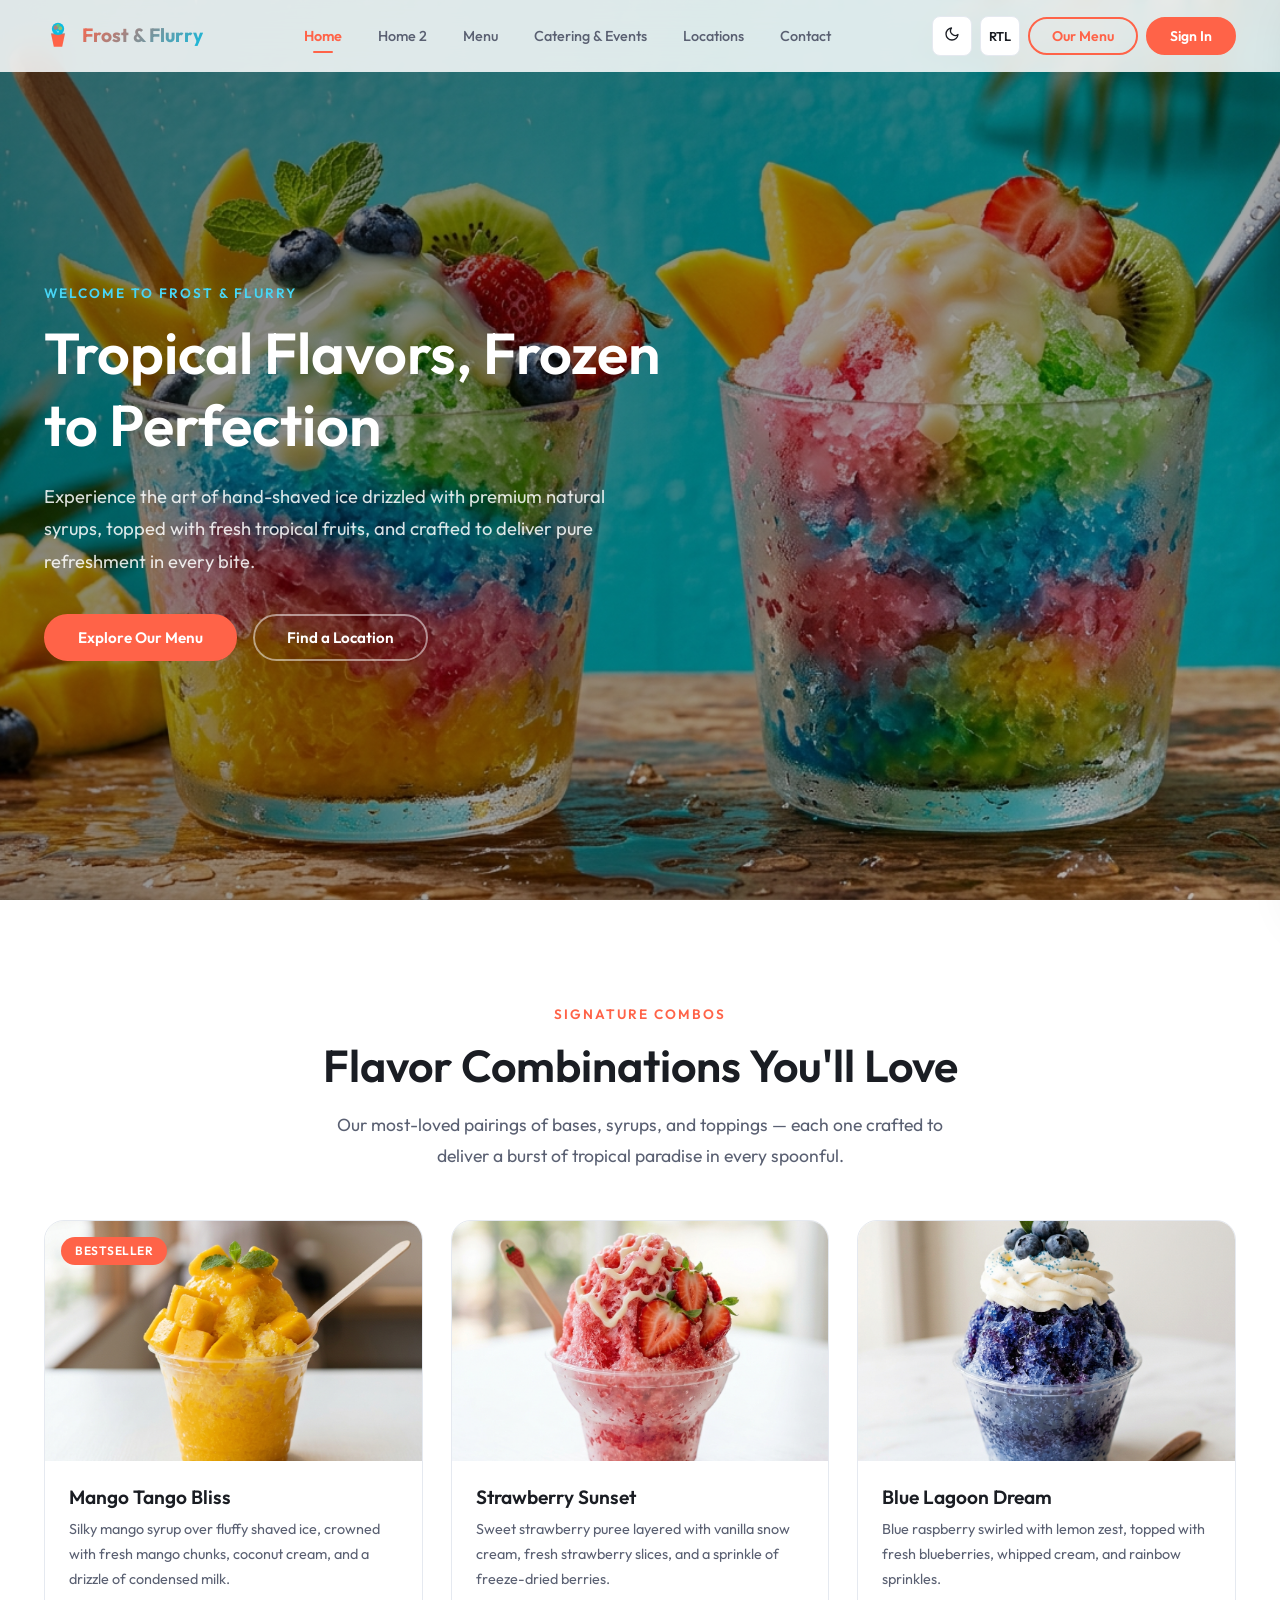
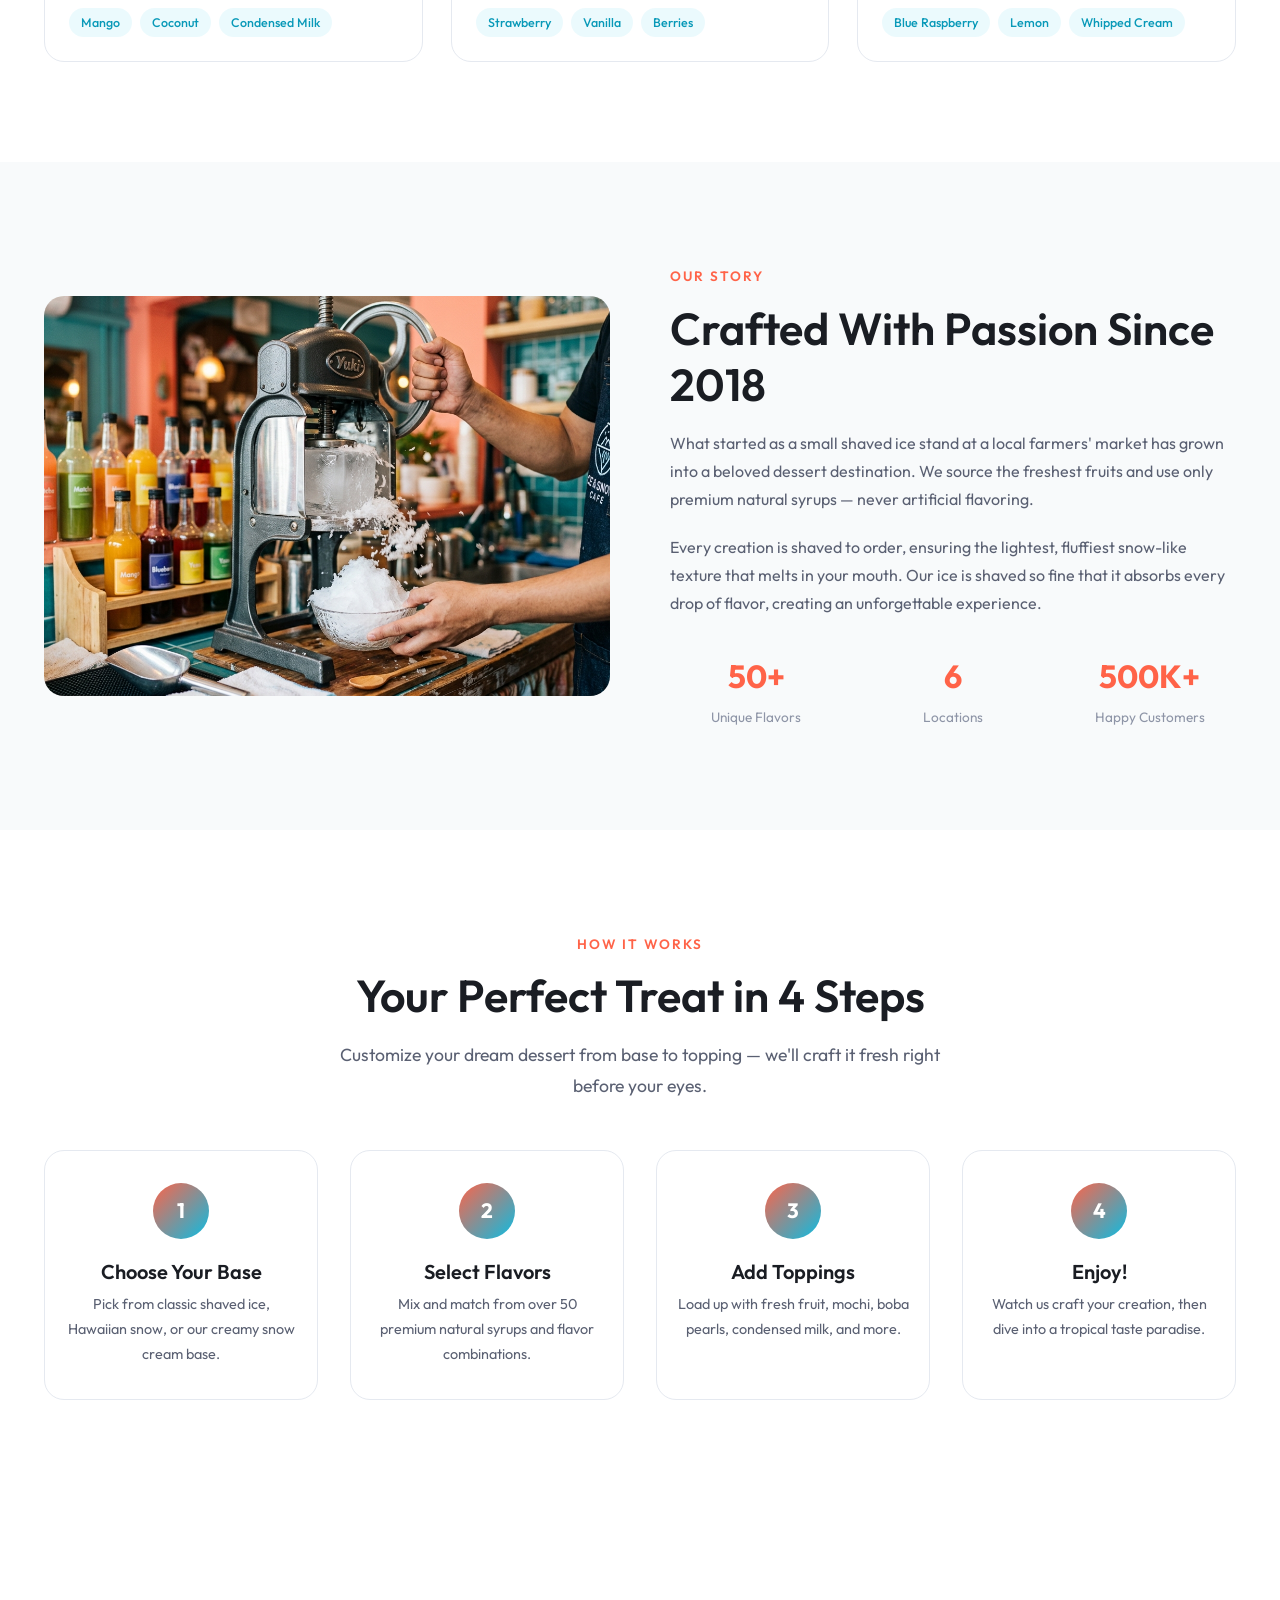
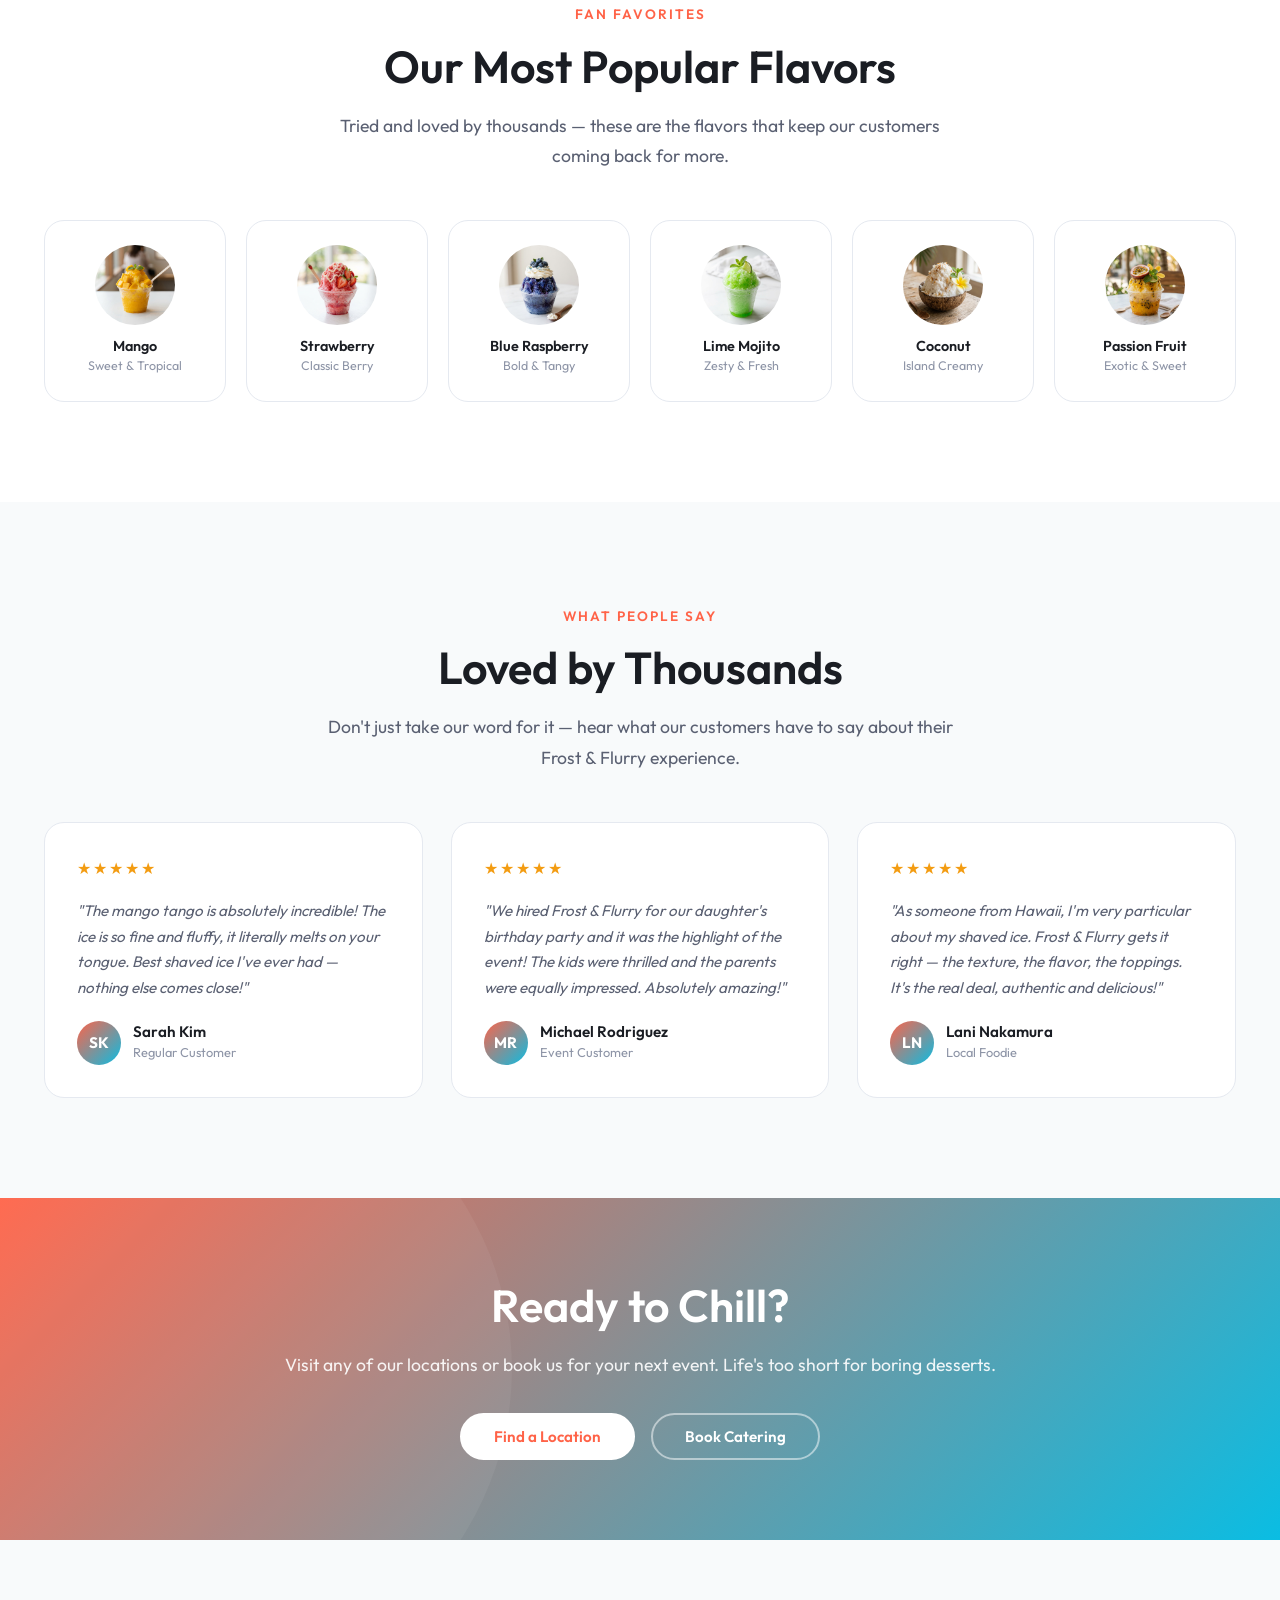
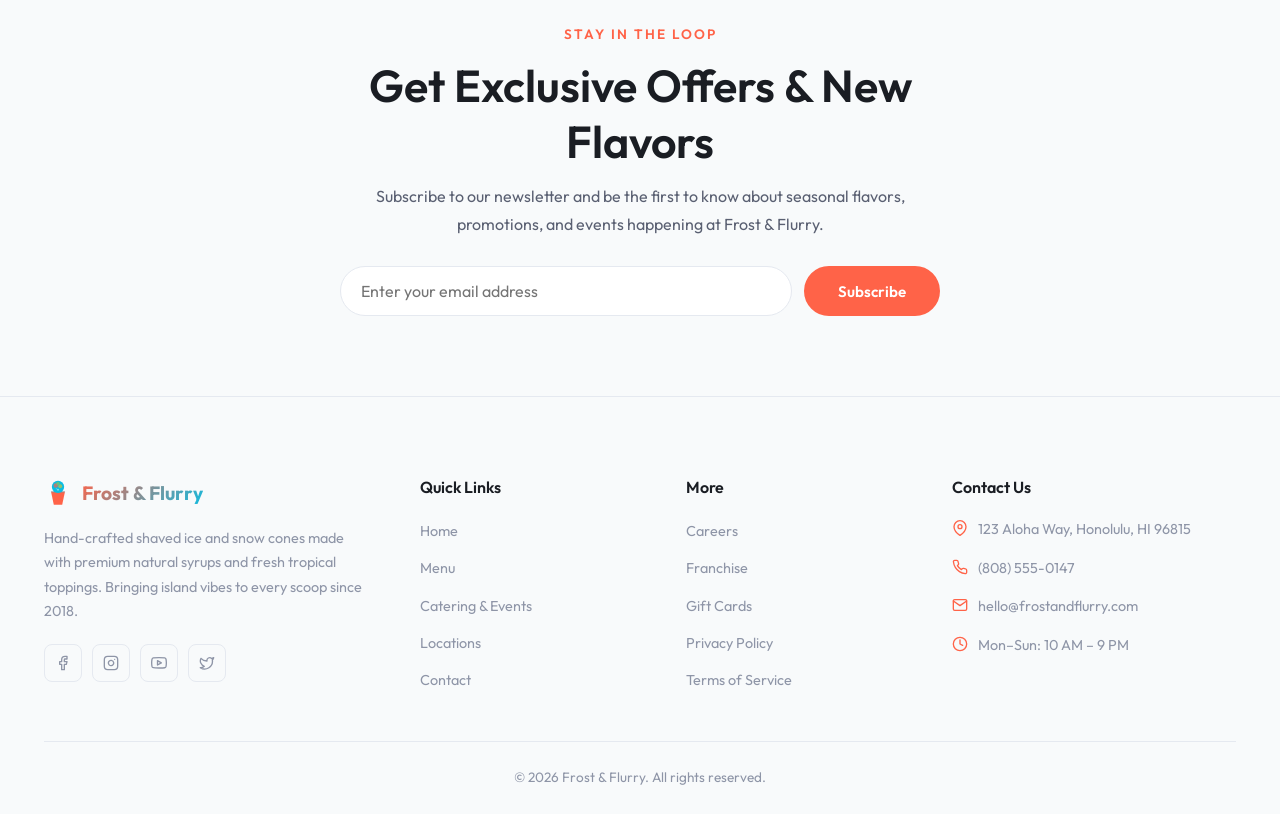
==== index.html @ 02760015 "first commit" ====
<!DOCTYPE html>
<html lang="en">
<head>
    <meta charset="UTF-8">
    <meta name="viewport" content="width=device-width, initial-scale=1.0">
    <meta name="description" content="Frost & Flurry — Hand-crafted shaved ice and snow cone desserts with premium natural syrups and fresh tropical toppings. Visit us for the coolest treats in town.">
    <title>Frost & Flurry — Shaved Ice & Snow Cone Dessert Shop</title>
    <link rel="icon" href="favicon.svg" type="image/svg+xml">
    <link rel="stylesheet" href="style.css">
    <link rel="stylesheet" href="https://cdnjs.cloudflare.com/ajax/libs/font-awesome/6.5.0/css/all.min.css">
    <script src="components.js" defer></script>
</head>
<body>
    <!-- Navbar -->
    <div id="navbar-placeholder"></div>

    <!-- Hero Section -->
    <section class="hero" id="hero">
        <div class="hero-bg">
            <img src="assets/images/hero-shaved-ice.jpg" alt="Colorful shaved ice desserts" loading="eager">
        </div>
        <div class="container">
            <div class="hero-content fade-up">
                <span class="section-label">Welcome to Frost & Flurry</span>
                <h1>Tropical Flavors, Frozen to Perfection</h1>
                <p>Experience the art of hand-shaved ice drizzled with premium natural syrups, topped with fresh tropical fruits, and crafted to deliver pure refreshment in every bite.</p>
                <div class="hero-actions">
                    <a href="menu.html" class="btn btn-primary">Explore Our Menu</a>
                    <a href="locations.html" class="btn btn-outline-white">Find a Location</a>
                </div>
            </div>
        </div>
    </section>

    <!-- Flavor Combinations -->
    <section class="flavor-combos" id="flavor-combos">
        <div class="container">
            <div class="text-center fade-up">
                <span class="section-label">Signature Combos</span>
                <h2 class="section-title">Flavor Combinations You'll Love</h2>
                <p class="section-subtitle">Our most-loved pairings of bases, syrups, and toppings — each one crafted to deliver a burst of tropical paradise in every spoonful.</p>
            </div>
            <div class="combo-grid stagger">
                <div class="combo-card fade-up">
                    <div class="combo-card-img">
                        <img src="assets/images/flavor-mango.jpg" alt="Mango Tango combo">
                        <span class="combo-badge">Bestseller</span>
                    </div>
                    <div class="combo-card-body">
                        <h3>Mango Tango Bliss</h3>
                        <p>Silky mango syrup over fluffy shaved ice, crowned with fresh mango chunks, coconut cream, and a drizzle of condensed milk.</p>
                        <div class="combo-tags">
                            <span class="combo-tag">Mango</span>
                            <span class="combo-tag">Coconut</span>
                            <span class="combo-tag">Condensed Milk</span>
                        </div>
                    </div>
                </div>
                <div class="combo-card fade-up">
                    <div class="combo-card-img">
                        <img src="assets/images/flavor-strawberry.jpg" alt="Strawberry Sunset combo">
                    </div>
                    <div class="combo-card-body">
                        <h3>Strawberry Sunset</h3>
                        <p>Sweet strawberry puree layered with vanilla snow cream, fresh strawberry slices, and a sprinkle of freeze-dried berries.</p>
                        <div class="combo-tags">
                            <span class="combo-tag">Strawberry</span>
                            <span class="combo-tag">Vanilla</span>
                            <span class="combo-tag">Berries</span>
                        </div>
                    </div>
                </div>
                <div class="combo-card fade-up">
                    <div class="combo-card-img">
                        <img src="assets/images/flavor-blueberry.jpg" alt="Blue Lagoon combo">
                    </div>
                    <div class="combo-card-body">
                        <h3>Blue Lagoon Dream</h3>
                        <p>Blue raspberry swirled with lemon zest, topped with fresh blueberries, whipped cream, and rainbow sprinkles.</p>
                        <div class="combo-tags">
                            <span class="combo-tag">Blue Raspberry</span>
                            <span class="combo-tag">Lemon</span>
                            <span class="combo-tag">Whipped Cream</span>
                        </div>
                    </div>
                </div>
            </div>
        </div>
    </section>

    <!-- About / Story Section -->
    <section class="about-home" id="about-home">
        <div class="container">
            <div class="about-home-grid">
                <div class="about-home-img slide-left">
                    <img src="assets/images/about-preparation.jpg" alt="Crafting shaved ice">
                </div>
                <div class="about-home-content slide-right">
                    <span class="section-label">Our Story</span>
                    <h2>Crafted With Passion Since 2018</h2>
                    <p>What started as a small shaved ice stand at a local farmers' market has grown into a beloved dessert destination. We source the freshest fruits and use only premium natural syrups — never artificial flavoring.</p>
                    <p>Every creation is shaved to order, ensuring the lightest, fluffiest snow-like texture that melts in your mouth. Our ice is shaved so fine that it absorbs every drop of flavor, creating an unforgettable experience.</p>
                    <div class="about-stats">
                        <div class="stat-item">
                            <span class="stat-number">50+</span>
                            <span class="stat-label">Unique Flavors</span>
                        </div>
                        <div class="stat-item">
                            <span class="stat-number">6</span>
                            <span class="stat-label">Locations</span>
                        </div>
                        <div class="stat-item">
                            <span class="stat-number">500K+</span>
                            <span class="stat-label">Happy Customers</span>
                        </div>
                    </div>
                </div>
            </div>
        </div>
    </section>

    <!-- How It Works -->
    <section class="how-it-works" id="how-it-works">
        <div class="container">
            <div class="text-center fade-up">
                <span class="section-label">How It Works</span>
                <h2 class="section-title">Your Perfect Treat in 4 Steps</h2>
                <p class="section-subtitle">Customize your dream dessert from base to topping — we'll craft it fresh right before your eyes.</p>
            </div>
            <div class="steps-row stagger">
                <div class="step-card fade-up">
                    <div class="step-number">1</div>
                    <h4>Choose Your Base</h4>
                    <p>Pick from classic shaved ice, Hawaiian snow, or our creamy snow cream base.</p>
                </div>
                <div class="step-card fade-up">
                    <div class="step-number">2</div>
                    <h4>Select Flavors</h4>
                    <p>Mix and match from over 50 premium natural syrups and flavor combinations.</p>
                </div>
                <div class="step-card fade-up">
                    <div class="step-number">3</div>
                    <h4>Add Toppings</h4>
                    <p>Load up with fresh fruit, mochi, boba pearls, condensed milk, and more.</p>
                </div>
                <div class="step-card fade-up">
                    <div class="step-number">4</div>
                    <h4>Enjoy!</h4>
                    <p>Watch us craft your creation, then dive into a tropical taste paradise.</p>
                </div>
            </div>
        </div>
    </section>

    <!-- Popular Flavors -->
    <section class="popular-flavors" id="popular-flavors">
        <div class="container">
            <div class="text-center fade-up">
                <span class="section-label">Fan Favorites</span>
                <h2 class="section-title">Our Most Popular Flavors</h2>
                <p class="section-subtitle">Tried and loved by thousands — these are the flavors that keep our customers coming back for more.</p>
            </div>
            <div class="flavors-scroll stagger">
                <div class="flavor-pill fade-up">
                    <div class="flavor-pill-img"><img src="assets/images/flavor-mango.jpg" alt="Mango"></div>
                    <h4>Mango</h4>
                    <p>Sweet & Tropical</p>
                </div>
                <div class="flavor-pill fade-up">
                    <div class="flavor-pill-img"><img src="assets/images/flavor-strawberry.jpg" alt="Strawberry"></div>
                    <h4>Strawberry</h4>
                    <p>Classic Berry</p>
                </div>
                <div class="flavor-pill fade-up">
                    <div class="flavor-pill-img"><img src="assets/images/flavor-blueberry.jpg" alt="Blue Raspberry"></div>
                    <h4>Blue Raspberry</h4>
                    <p>Bold & Tangy</p>
                </div>
                <div class="flavor-pill fade-up">
                    <div class="flavor-pill-img"><img src="assets/images/flavor-lime.jpg" alt="Lime"></div>
                    <h4>Lime Mojito</h4>
                    <p>Zesty & Fresh</p>
                </div>
                <div class="flavor-pill fade-up">
                    <div class="flavor-pill-img"><img src="assets/images/flavor-coconut.jpg" alt="Coconut"></div>
                    <h4>Coconut</h4>
                    <p>Island Creamy</p>
                </div>
                <div class="flavor-pill fade-up">
                    <div class="flavor-pill-img"><img src="assets/images/flavor-passion.jpg" alt="Passion Fruit"></div>
                    <h4>Passion Fruit</h4>
                    <p>Exotic & Sweet</p>
                </div>
            </div>
        </div>
    </section>

    <!-- Testimonials -->
    <section class="testimonials" id="testimonials">
        <div class="container">
            <div class="text-center fade-up">
                <span class="section-label">What People Say</span>
                <h2 class="section-title">Loved by Thousands</h2>
                <p class="section-subtitle">Don't just take our word for it — hear what our customers have to say about their Frost & Flurry experience.</p>
            </div>
            <div class="testimonial-grid stagger">
                <div class="testimonial-card fade-up">
                    <div class="testimonial-stars">
                        <span>★</span><span>★</span><span>★</span><span>★</span><span>★</span>
                    </div>
                    <p class="testimonial-text">"The mango tango is absolutely incredible! The ice is so fine and fluffy, it literally melts on your tongue. Best shaved ice I've ever had — nothing else comes close!"</p>
                    <div class="testimonial-author">
                        <div class="testimonial-avatar">SK</div>
                        <div class="testimonial-info">
                            <h4>Sarah Kim</h4>
                            <p>Regular Customer</p>
                        </div>
                    </div>
                </div>
                <div class="testimonial-card fade-up">
                    <div class="testimonial-stars">
                        <span>★</span><span>★</span><span>★</span><span>★</span><span>★</span>
                    </div>
                    <p class="testimonial-text">"We hired Frost & Flurry for our daughter's birthday party and it was the highlight of the event! The kids were thrilled and the parents were equally impressed. Absolutely amazing!"</p>
                    <div class="testimonial-author">
                        <div class="testimonial-avatar">MR</div>
                        <div class="testimonial-info">
                            <h4>Michael Rodriguez</h4>
                            <p>Event Customer</p>
                        </div>
                    </div>
                </div>
                <div class="testimonial-card fade-up">
                    <div class="testimonial-stars">
                        <span>★</span><span>★</span><span>★</span><span>★</span><span>★</span>
                    </div>
                    <p class="testimonial-text">"As someone from Hawaii, I'm very particular about my shaved ice. Frost & Flurry gets it right — the texture, the flavor, the toppings. It's the real deal, authentic and delicious!"</p>
                    <div class="testimonial-author">
                        <div class="testimonial-avatar">LN</div>
                        <div class="testimonial-info">
                            <h4>Lani Nakamura</h4>
                            <p>Local Foodie</p>
                        </div>
                    </div>
                </div>
            </div>
        </div>
    </section>

    <!-- CTA Banner -->
    <section class="cta-banner" id="cta-banner">
        <div class="container fade-up">
            <h2>Ready to Chill?</h2>
            <p>Visit any of our locations or book us for your next event. Life's too short for boring desserts.</p>
            <div style="display:flex;gap:16px;justify-content:center;flex-wrap:wrap;">
                <a href="locations.html" class="btn btn-white">Find a Location</a>
                <a href="catering.html" class="btn btn-outline-white">Book Catering</a>
            </div>
        </div>
    </section>

    <!-- Newsletter -->
    <section class="newsletter-section" id="newsletter">
        <div class="container">
            <div class="newsletter-box fade-up">
                <span class="section-label">Stay in the Loop</span>
                <h2>Get Exclusive Offers & New Flavors</h2>
                <p>Subscribe to our newsletter and be the first to know about seasonal flavors, promotions, and events happening at Frost & Flurry.</p>
                <form class="newsletter-form" onsubmit="event.preventDefault(); alert('Thank you for subscribing!');">
                    <input type="email" placeholder="Enter your email address" required id="newsletter-email">
                    <button type="submit" class="btn btn-primary">Subscribe</button>
                </form>
            </div>
        </div>
    </section>

    <!-- Footer -->
    <div id="footer-placeholder"></div>
</body>
</html>
---- style.css ----
/* ================================================================
   FROST & FLURRY — Shaved Ice & Snow Cone Dessert Shop
   Design System & Global Styles
   Primary: #FF6348 (Coral)  |  Secondary: #0ABDE3 (Ice Blue)
   ================================================================ */

/* ─── Google Fonts ───────────────────────────────────── */
@import url('https://fonts.googleapis.com/css2?family=Outfit:wght@300;400;500;600;700&display=swap');

/* ─── CSS Variables (Light Mode) ─────────────────────── */
:root {
    /* Brand Colors */
    --primary: #FF6348;
    --primary-light: #ff8a75;
    --primary-dark: #e04a2f;
    --secondary: #0ABDE3;
    --secondary-light: #48d6f5;
    --secondary-dark: #0899b8;

    /* Neutrals */
    --bg: #FFFFFF;
    --bg-alt: #F8FAFB;
    --bg-card: #FFFFFF;
    --bg-overlay: rgba(0, 0, 0, 0.45);
    --text: #1A1D23;
    --text-secondary: #5A6072;
    --text-muted: #8E95A7;
    --border: #E5E9F0;
    --border-light: #F0F2F5;

    /* Shadows */
    --shadow-sm: 0 1px 3px rgba(0,0,0,0.06);
    --shadow-md: 0 4px 16px rgba(0,0,0,0.08);
    --shadow-lg: 0 8px 32px rgba(0,0,0,0.10);
    --shadow-xl: 0 16px 48px rgba(0,0,0,0.12);
    --shadow-glow: 0 0 20px rgba(10,189,227,0.15);

    /* Spacing */
    --section-padding: 100px 0;
    --container-max: 1240px;
    --header-height: 72px;

    /* Radius */
    --radius-sm: 8px;
    --radius-md: 12px;
    --radius-lg: 20px;
    --radius-xl: 28px;
    --radius-full: 9999px;

    /* Transitions */
    --transition: 0.3s cubic-bezier(0.4, 0, 0.2, 1);
    --transition-slow: 0.5s cubic-bezier(0.4, 0, 0.2, 1);

    /* Typography */
    --font: 'Outfit', -apple-system, BlinkMacSystemFont, sans-serif;

    /* Indicators only */
    --success: #27AE60;
    --warning: #F39C12;
    --danger: #E74C3C;
}

/* ─── Dark Mode ──────────────────────────────────────── */
:root.dark {
    --bg: #0D1117;
    --bg-alt: #161B22;
    --bg-card: #1C2128;
    --bg-overlay: rgba(0, 0, 0, 0.65);
    --text: #F0F3F7;
    --text-secondary: #A8B3C5;
    --text-muted: #6B7A90;
    --border: #2D3340;
    --border-light: #232830;
    --shadow-sm: 0 1px 3px rgba(0,0,0,0.3);
    --shadow-md: 0 4px 16px rgba(0,0,0,0.35);
    --shadow-lg: 0 8px 32px rgba(0,0,0,0.4);
    --shadow-xl: 0 16px 48px rgba(0,0,0,0.45);
    --shadow-glow: 0 0 20px rgba(10,189,227,0.2);
}

/* ─── Reset & Base ───────────────────────────────────── */
*, *::before, *::after { box-sizing: border-box; margin: 0; padding: 0; }

html {
    scroll-behavior: smooth;
    font-size: 16px;
    -webkit-text-size-adjust: 100%;
}

body {
    font-family: var(--font);
    background: var(--bg);
    color: var(--text);
    line-height: 1.7;
    font-weight: 400;
    overflow-x: hidden;
    transition: background var(--transition), color var(--transition);
}

body.nav-open { overflow: hidden; }

a { color: inherit; text-decoration: none; transition: color var(--transition); }
img { max-width: 100%; height: auto; display: block; }
ul, ol { list-style: none; }
button { cursor: pointer; border: none; background: none; font-family: inherit; }
input, textarea, select { font-family: inherit; font-size: inherit; }

/* ─── Typography ─────────────────────────────────────── */
h1, h2, h3, h4, h5, h6 {
    font-weight: 600;
    line-height: 1.25;
    color: var(--text);
}

h1 { font-size: clamp(2.2rem, 5vw, 3.6rem); }
h2 { font-size: clamp(1.8rem, 4vw, 2.8rem); }
h3 { font-size: clamp(1.3rem, 3vw, 1.75rem); }
h4 { font-size: 1.25rem; }

p {
    font-weight: 400;
    color: var(--text-secondary);
    line-height: 1.75;
}

.section-label {
    display: inline-flex;
    align-items: center;
    gap: 8px;
    font-size: 0.85rem;
    font-weight: 600;
    text-transform: uppercase;
    letter-spacing: 2px;
    color: var(--primary);
    margin-bottom: 12px;
}

.section-title {
    margin-bottom: 16px;
}

.section-subtitle {
    font-size: 1.1rem;
    color: var(--text-secondary);
    max-width: 640px;
    margin: 0 auto 48px;
    font-weight: 400;
}

.text-center { text-align: center; }
.text-gradient {
    background: linear-gradient(135deg, var(--primary), var(--secondary));
    -webkit-background-clip: text;
    -webkit-text-fill-color: transparent;
    background-clip: text;
}

/* ─── Container ──────────────────────────────────────── */
.container {
    width: 100%;
    max-width: var(--container-max);
    margin: 0 auto;
    padding: 0 24px;
}

/* ─── Buttons ────────────────────────────────────────── */
.btn {
    display: inline-flex;
    align-items: center;
    justify-content: center;
    gap: 8px;
    padding: 14px 32px;
    font-size: 0.95rem;
    font-weight: 600;
    border-radius: var(--radius-full);
    border: 2px solid transparent;
    transition: all var(--transition);
    white-space: nowrap;
    line-height: 1;
}

.btn-primary {
    background: var(--primary);
    color: #fff;
    border-color: var(--primary);
}
.btn-primary:hover {
    background: var(--primary-dark);
    border-color: var(--primary-dark);
    transform: translateY(-2px);
    box-shadow: 0 6px 20px rgba(255, 99, 72, 0.35);
}

.btn-secondary {
    background: transparent;
    color: var(--primary);
    border-color: var(--primary);
}
.btn-secondary:hover {
    background: var(--primary);
    color: #fff;
    transform: translateY(-2px);
}

.btn-sm {
    padding: 10px 22px;
    font-size: 0.875rem;
}

.btn-full { width: 100%; }

.btn-outline-white {
    background: transparent;
    color: #fff;
    border-color: rgba(255,255,255,0.5);
}
.btn-outline-white:hover {
    background: #fff;
    color: var(--primary);
    border-color: #fff;
    transform: translateY(-2px);
}

.btn-white {
    background: #fff;
    color: var(--primary);
    border-color: #fff;
}
.btn-white:hover {
    background: rgba(255,255,255,0.9);
    transform: translateY(-2px);
    box-shadow: 0 6px 20px rgba(255,255,255,0.25);
}

/* ─── Icon Button ────────────────────────────────────── */
.icon-btn {
    display: inline-flex;
    align-items: center;
    justify-content: center;
    width: 40px;
    height: 40px;
    border-radius: var(--radius-sm);
    color: var(--text);
    border: 1px solid var(--border);
    background: var(--bg-card);
    transition: all var(--transition);
    font-size: 0.8rem;
    font-weight: 600;
}
.icon-btn:hover {
    background: var(--bg-alt);
    border-color: var(--primary);
    color: var(--primary);
}

/* ─── HEADER ─────────────────────────────────────────── */
.site-header {
    position: fixed;
    top: 0;
    left: 0;
    right: 0;
    z-index: 1000;
    height: var(--header-height);
    background: rgba(255,255,255,0.85);
    backdrop-filter: blur(16px);
    -webkit-backdrop-filter: blur(16px);
    border-bottom: 1px solid transparent;
    transition: all var(--transition);
}
.dark .site-header {
    background: rgba(13,17,23,0.85);
}
.site-header.scrolled {
    border-bottom-color: var(--border);
    box-shadow: var(--shadow-sm);
}

.header-container {
    max-width: var(--container-max);
    margin: 0 auto;
    padding: 0 24px;
    height: 100%;
    display: flex;
    align-items: center;
    justify-content: space-between;
    gap: 24px;
}

.logo-link {
    display: inline-flex;
    align-items: center;
    gap: 10px;
    font-weight: 700;
    font-size: 1.2rem;
    color: var(--text);
    flex-shrink: 0;
}
.logo-text {
    background: linear-gradient(135deg, var(--primary), var(--secondary));
    -webkit-background-clip: text;
    -webkit-text-fill-color: transparent;
    background-clip: text;
}

.main-nav { display: flex; align-items: center; }
.nav-list {
    display: flex;
    align-items: center;
    gap: 4px;
}

.nav-link {
    padding: 8px 16px;
    font-size: 0.9rem;
    font-weight: 500;
    color: var(--text-secondary);
    border-radius: var(--radius-sm);
    transition: all var(--transition);
    position: relative;
}
.nav-link:hover {
    color: var(--primary);
    background: rgba(255, 99, 72, 0.06);
}
.nav-link.active {
    color: var(--primary);
    font-weight: 600;
}
.nav-link.active::after {
    content: '';
    position: absolute;
    bottom: 0;
    left: 50%;
    transform: translateX(-50%);
    width: 20px;
    height: 2px;
    background: var(--primary);
    border-radius: 2px;
}

.header-actions {
    display: flex;
    align-items: center;
    gap: 8px;
    flex-shrink: 0;
}

.mobile-menu-btn { display: none; }

/* ─── Mobile Nav ─────────────────────────────────────── */
.mobile-nav-overlay {
    display: none;
    position: fixed;
    inset: 0;
    background: var(--bg-overlay);
    z-index: 1001;
    opacity: 0;
    transition: opacity var(--transition);
}
.mobile-nav-overlay.open { display: block; opacity: 1; }

.mobile-nav {
    position: fixed;
    top: 0;
    right: -320px;
    width: 300px;
    max-width: 85vw;
    height: 100vh;
    background: var(--bg-card);
    z-index: 1002;
    padding: 24px;
    display: flex;
    flex-direction: column;
    gap: 24px;
    transition: right var(--transition);
    box-shadow: var(--shadow-xl);
    overflow-y: auto;
}
[dir="rtl"] .mobile-nav {
    right: auto;
    left: -320px;
    transition: left var(--transition);
}
.mobile-nav.open { right: 0; }
[dir="rtl"] .mobile-nav.open { left: 0; right: auto; }

.mobile-nav-header {
    display: flex;
    align-items: center;
    justify-content: space-between;
}

.mobile-nav-list {
    display: flex;
    flex-direction: column;
    gap: 4px;
}

.mobile-nav-link {
    display: block;
    padding: 12px 16px;
    font-size: 1rem;
    font-weight: 500;
    color: var(--text-secondary);
    border-radius: var(--radius-sm);
    transition: all var(--transition);
}
.mobile-nav-link:hover,
.mobile-nav-link.active {
    color: var(--primary);
    background: rgba(255, 99, 72, 0.06);
}

.mobile-nav-actions {
    display: flex;
    flex-direction: column;
    gap: 12px;
    margin-top: auto;
}

.mobile-nav-bottom-row {
    display: flex;
    gap: 8px;
    justify-content: center;
}

/* ─── FOOTER ─────────────────────────────────────────── */
.site-footer {
    background: var(--bg-alt);
    border-top: 1px solid var(--border);
    padding: 80px 0 0;
}

.footer-container {
    max-width: var(--container-max);
    margin: 0 auto;
    padding: 0 24px;
}

.footer-grid {
    display: grid;
    grid-template-columns: 1.5fr 1fr 1fr 1.3fr;
    gap: 48px;
    padding-bottom: 48px;
}

.footer-brand .logo-link { margin-bottom: 16px; }

.footer-desc {
    font-size: 0.9rem;
    color: var(--text-muted);
    line-height: 1.7;
    margin-bottom: 20px;
    font-weight: 400;
}

.footer-social {
    display: flex;
    gap: 10px;
}

.social-link {
    display: inline-flex;
    align-items: center;
    justify-content: center;
    width: 38px;
    height: 38px;
    border-radius: var(--radius-sm);
    border: 1px solid var(--border);
    color: var(--text-muted);
    transition: all var(--transition);
}
.social-link:hover {
    color: var(--primary);
    border-color: var(--primary);
    background: rgba(255, 99, 72, 0.06);
}

.footer-title {
    font-size: 1rem;
    font-weight: 600;
    color: var(--text);
    margin-bottom: 20px;
}

.footer-links {
    display: flex;
    flex-direction: column;
    gap: 10px;
}
.footer-links a {
    font-size: 0.9rem;
    color: var(--text-muted);
    transition: color var(--transition);
    font-weight: 400;
}
.footer-links a:hover { color: var(--primary); }

.footer-contact {
    display: flex;
    flex-direction: column;
    gap: 12px;
}
.footer-contact li {
    display: flex;
    align-items: flex-start;
    gap: 10px;
    font-size: 0.9rem;
    color: var(--text-muted);
    font-weight: 400;
}
.footer-icon {
    color: var(--primary);
    flex-shrink: 0;
    margin-top: 2px;
}

.footer-bottom {
    border-top: 1px solid var(--border);
    padding: 24px 0;
    text-align: center;
}
.footer-bottom p {
    font-size: 0.85rem;
    color: var(--text-muted);
    font-weight: 400;
}

/* ─── Back to Top ──────────────────────────────────────── */
.back-to-top {
    position: fixed;
    bottom: 30px;
    right: 30px;
    width: 46px;
    height: 46px;
    border-radius: var(--radius-full);
    background: var(--primary);
    color: #fff;
    display: flex;
    align-items: center;
    justify-content: center;
    opacity: 0;
    visibility: hidden;
    transform: translateY(20px);
    transition: all var(--transition);
    z-index: 999;
    box-shadow: 0 4px 16px rgba(255,99,72,0.3);
}
[dir="rtl"] .back-to-top { right: auto; left: 30px; }
.back-to-top.visible {
    opacity: 1;
    visibility: visible;
    transform: translateY(0);
}
.back-to-top:hover {
    transform: translateY(-3px);
    box-shadow: 0 6px 24px rgba(255,99,72,0.4);
}

/* ─── Scroll Animations ────────────────────────────────── */
.fade-up {
    opacity: 0;
    transform: translateY(30px);
    transition: opacity 0.6s ease-out, transform 0.6s ease-out;
}
.fade-up.animate-in {
    opacity: 1;
    transform: translateY(0);
}

.fade-in {
    opacity: 0;
    transition: opacity 0.6s ease-out;
}
.fade-in.animate-in { opacity: 1; }

.scale-in {
    opacity: 0;
    transform: scale(0.92);
    transition: opacity 0.5s ease-out, transform 0.5s ease-out;
}
.scale-in.animate-in {
    opacity: 1;
    transform: scale(1);
}

.slide-left {
    opacity: 0;
    transform: translateX(-40px);
    transition: opacity 0.6s ease-out, transform 0.6s ease-out;
}
.slide-left.animate-in {
    opacity: 1;
    transform: translateX(0);
}

.slide-right {
    opacity: 0;
    transform: translateX(40px);
    transition: opacity 0.6s ease-out, transform 0.6s ease-out;
}
.slide-right.animate-in {
    opacity: 1;
    transform: translateX(0);
}

/* Stagger children */
.stagger > :nth-child(1) { transition-delay: 0.05s; }
.stagger > :nth-child(2) { transition-delay: 0.1s; }
.stagger > :nth-child(3) { transition-delay: 0.15s; }
.stagger > :nth-child(4) { transition-delay: 0.2s; }
.stagger > :nth-child(5) { transition-delay: 0.25s; }
.stagger > :nth-child(6) { transition-delay: 0.3s; }

/* ================================================================
   PAGE: HOME 1 (index.html) — Classic
   ================================================================ */

/* Hero */
.hero {
    position: relative;
    min-height: 100vh;
    display: flex;
    align-items: center;
    padding: 120px 0 80px;
    overflow: hidden;
}

.hero-bg {
    position: absolute;
    inset: 0;
    z-index: 0;
}
.hero-bg img {
    width: 100%;
    height: 100%;
    object-fit: cover;
}
.hero-bg::after {
    content: '';
    position: absolute;
    inset: 0;
    background: linear-gradient(135deg, rgba(0,0,0,0.55), rgba(0,0,0,0.25));
}

.hero-content {
    position: relative;
    z-index: 1;
    max-width: 620px;
    color: #fff;
}
.hero-content .section-label { color: var(--secondary-light); }
.hero-content h1 {
    color: #fff;
    margin-bottom: 20px;
}
.hero-content p {
    color: rgba(255,255,255,0.85);
    font-size: 1.15rem;
    margin-bottom: 36px;
    font-weight: 400;
}
.hero-actions {
    display: flex;
    gap: 16px;
    flex-wrap: wrap;
}

/* Flavor Combo Cards */
.flavor-combos {
    padding: var(--section-padding);
    background: var(--bg);
}

.combo-grid {
    display: grid;
    grid-template-columns: repeat(3, 1fr);
    gap: 28px;
}

.combo-card {
    background: var(--bg-card);
    border-radius: var(--radius-lg);
    overflow: hidden;
    border: 1px solid var(--border);
    transition: all var(--transition);
}
.combo-card:hover {
    transform: translateY(-6px);
    box-shadow: var(--shadow-lg);
    border-color: var(--primary-light);
}

.combo-card-img {
    position: relative;
    height: 240px;
    overflow: hidden;
}
.combo-card-img img {
    width: 100%;
    height: 100%;
    object-fit: cover;
    transition: transform var(--transition-slow);
}
.combo-card:hover .combo-card-img img {
    transform: scale(1.06);
}

.combo-badge {
    position: absolute;
    top: 16px;
    left: 16px;
    background: var(--primary);
    color: #fff;
    padding: 4px 14px;
    border-radius: var(--radius-full);
    font-size: 0.75rem;
    font-weight: 600;
    text-transform: uppercase;
    letter-spacing: 0.5px;
}
[dir="rtl"] .combo-badge { left: auto; right: 16px; }

.combo-card-body {
    padding: 24px;
}
.combo-card-body h3 {
    font-size: 1.2rem;
    margin-bottom: 8px;
}
.combo-card-body p {
    font-size: 0.9rem;
    margin-bottom: 16px;
    font-weight: 400;
}
.combo-tags {
    display: flex;
    gap: 8px;
    flex-wrap: wrap;
}
.combo-tag {
    font-size: 0.78rem;
    font-weight: 500;
    padding: 4px 12px;
    border-radius: var(--radius-full);
    background: rgba(10,189,227,0.08);
    color: var(--secondary-dark);
}
.dark .combo-tag {
    background: rgba(10,189,227,0.15);
    color: var(--secondary-light);
}

/* About Section (Home) */
.about-home {
    padding: var(--section-padding);
    background: var(--bg-alt);
}
.about-home-grid {
    display: grid;
    grid-template-columns: 1fr 1fr;
    gap: 60px;
    align-items: center;
}
.about-home-img {
    border-radius: var(--radius-lg);
    overflow: hidden;
    position: relative;
}
.about-home-img img {
    width: 100%;
    height: 400px;
    object-fit: cover;
}
.about-home-content h2 { margin-bottom: 16px; }
.about-home-content p {
    margin-bottom: 20px;
    font-weight: 400;
}
.about-stats {
    display: grid;
    grid-template-columns: repeat(3, 1fr);
    gap: 24px;
    margin-top: 32px;
}
.stat-item { text-align: center; }
.stat-number {
    font-size: 2rem;
    font-weight: 700;
    color: var(--primary);
    display: block;
}
.stat-label {
    font-size: 0.85rem;
    color: var(--text-muted);
    font-weight: 400;
}

/* How It Works */
.how-it-works {
    padding: var(--section-padding);
    background: var(--bg);
}
.steps-row {
    display: grid;
    grid-template-columns: repeat(4, 1fr);
    gap: 32px;
}
.step-card {
    text-align: center;
    padding: 32px 20px;
    background: var(--bg-card);
    border-radius: var(--radius-lg);
    border: 1px solid var(--border);
    transition: all var(--transition);
    position: relative;
}
.step-card:hover {
    transform: translateY(-4px);
    box-shadow: var(--shadow-md);
    border-color: var(--secondary);
}
.step-number {
    width: 56px;
    height: 56px;
    border-radius: var(--radius-full);
    background: linear-gradient(135deg, var(--primary), var(--secondary));
    color: #fff;
    font-weight: 700;
    font-size: 1.3rem;
    display: inline-flex;
    align-items: center;
    justify-content: center;
    margin-bottom: 20px;
}
.step-card h4 {
    margin-bottom: 8px;
    font-weight: 600;
}
.step-card p {
    font-size: 0.9rem;
    font-weight: 400;
}

/* Testimonials */
.testimonials {
    padding: var(--section-padding);
    background: var(--bg-alt);
}
.testimonial-grid {
    display: grid;
    grid-template-columns: repeat(3, 1fr);
    gap: 28px;
}
.testimonial-card {
    background: var(--bg-card);
    border-radius: var(--radius-lg);
    padding: 32px;
    border: 1px solid var(--border);
    transition: all var(--transition);
}
.testimonial-card:hover {
    transform: translateY(-4px);
    box-shadow: var(--shadow-md);
}
.testimonial-stars {
    display: flex;
    gap: 2px;
    color: #F39C12;
    margin-bottom: 16px;
}
.testimonial-text {
    font-size: 0.95rem;
    font-style: italic;
    margin-bottom: 20px;
    font-weight: 400;
    line-height: 1.7;
}
.testimonial-author {
    display: flex;
    align-items: center;
    gap: 12px;
}
.testimonial-avatar {
    width: 44px;
    height: 44px;
    border-radius: var(--radius-full);
    background: linear-gradient(135deg, var(--primary), var(--secondary));
    color: #fff;
    display: flex;
    align-items: center;
    justify-content: center;
    font-weight: 700;
    font-size: 0.95rem;
}
.testimonial-info h4 {
    font-size: 0.95rem;
    font-weight: 600;
}
.testimonial-info p {
    font-size: 0.8rem;
    color: var(--text-muted);
    font-weight: 400;
}

/* CTA Banner */
.cta-banner {
    padding: 80px 0;
    background: linear-gradient(135deg, var(--primary), var(--secondary));
    text-align: center;
    position: relative;
    overflow: hidden;
}
.cta-banner::before {
    content: '';
    position: absolute;
    top: -50%;
    left: -20%;
    width: 60%;
    height: 200%;
    background: rgba(255,255,255,0.05);
    border-radius: 50%;
}
.cta-banner h2 {
    color: #fff;
    margin-bottom: 16px;
    position: relative;
}
.cta-banner p {
    color: rgba(255,255,255,0.9);
    font-size: 1.1rem;
    margin-bottom: 32px;
    position: relative;
    font-weight: 400;
}
.cta-banner .btn { position: relative; }

/* Popular Flavors Scroll */
.popular-flavors {
    padding: var(--section-padding);
    background: var(--bg);
}
.flavors-scroll {
    display: grid;
    grid-template-columns: repeat(6, 1fr);
    gap: 20px;
}
.flavor-pill {
    text-align: center;
    padding: 24px 16px;
    background: var(--bg-card);
    border-radius: var(--radius-lg);
    border: 1px solid var(--border);
    transition: all var(--transition);
}
.flavor-pill:hover {
    transform: translateY(-4px);
    box-shadow: var(--shadow-md);
    border-color: var(--primary-light);
}
.flavor-pill-img {
    width: 80px;
    height: 80px;
    border-radius: var(--radius-full);
    overflow: hidden;
    margin: 0 auto 12px;
}
.flavor-pill-img img {
    width: 100%;
    height: 100%;
    object-fit: cover;
}
.flavor-pill h4 {
    font-size: 0.9rem;
    font-weight: 600;
}
.flavor-pill p {
    font-size: 0.78rem;
    color: var(--text-muted);
    font-weight: 400;
}

/* Newsletter */
.newsletter-section {
    padding: 80px 0;
    background: var(--bg-alt);
}
.newsletter-box {
    max-width: 600px;
    margin: 0 auto;
    text-align: center;
}
.newsletter-box h2 { margin-bottom: 12px; }
.newsletter-box p {
    margin-bottom: 28px;
    font-weight: 400;
}
.newsletter-form {
    display: flex;
    gap: 12px;
}
.newsletter-form input {
    flex: 1;
    padding: 14px 20px;
    border-radius: var(--radius-full);
    border: 1px solid var(--border);
    background: var(--bg-card);
    color: var(--text);
    outline: none;
    transition: border-color var(--transition);
    font-weight: 400;
}
.newsletter-form input:focus { border-color: var(--primary); }

/* ================================================================
   PAGE: HOME 2 (home2.html) — Premium
   ================================================================ */

/* Hero 2 — Split Layout */
.hero-2 {
    padding: 140px 0 100px;
    background: var(--bg);
    overflow: hidden;
}
.hero-2-grid {
    display: grid;
    grid-template-columns: 1fr 1fr;
    gap: 60px;
    align-items: center;
}
.hero-2-content h1 { margin-bottom: 20px; }
.hero-2-content p {
    font-size: 1.1rem;
    margin-bottom: 32px;
    font-weight: 400;
}
.hero-2-img {
    position: relative;
    border-radius: var(--radius-xl);
    overflow: hidden;
}
.hero-2-img img {
    width: 100%;
    height: 520px;
    object-fit: cover;
    border-radius: var(--radius-xl);
}
.hero-2-floating-card {
    position: absolute;
    bottom: 24px;
    left: 24px;
    background: rgba(255,255,255,0.95);
    backdrop-filter: blur(10px);
    padding: 16px 24px;
    border-radius: var(--radius-md);
    display: flex;
    align-items: center;
    gap: 12px;
    box-shadow: var(--shadow-lg);
}
[dir="rtl"] .hero-2-floating-card { left: auto; right: 24px; }
.dark .hero-2-floating-card { background: rgba(28,33,40,0.95); }
.hero-2-floating-card .stat-number { font-size: 1.5rem; }
.hero-2-floating-card .stat-label { font-size: 0.8rem; }

/* Feature Ribbon */
.feature-ribbon {
    padding: 60px 0;
    background: linear-gradient(135deg, var(--primary), var(--secondary));
}
.ribbon-grid {
    display: grid;
    grid-template-columns: repeat(4, 1fr);
    gap: 24px;
}
.ribbon-item {
    text-align: center;
    color: #fff;
    padding: 16px;
}
.ribbon-icon {
    width: 48px;
    height: 48px;
    border-radius: var(--radius-full);
    background: rgba(255,255,255,0.2);
    display: inline-flex;
    align-items: center;
    justify-content: center;
    margin-bottom: 12px;
    color: #fff;
}
.ribbon-item h4 {
    color: #fff;
    font-size: 1rem;
    font-weight: 600;
    margin-bottom: 4px;
}
.ribbon-item p {
    font-size: 0.85rem;
    color: rgba(255,255,255,0.8);
    font-weight: 400;
}

/* Gallery Mosaic */
.gallery-mosaic {
    padding: var(--section-padding);
    background: var(--bg-alt);
}
.mosaic-grid {
    display: grid;
    grid-template-columns: repeat(3, 1fr);
    grid-template-rows: 280px 280px;
    gap: 20px;
}
.mosaic-item {
    border-radius: var(--radius-lg);
    overflow: hidden;
    position: relative;
}
.mosaic-item img {
    width: 100%;
    height: 100%;
    object-fit: cover;
    transition: transform var(--transition-slow);
}
.mosaic-item:hover img { transform: scale(1.06); }
.mosaic-item:first-child {
    grid-row: 1 / 3;
}
.mosaic-overlay {
    position: absolute;
    inset: 0;
    background: linear-gradient(to top, rgba(0,0,0,0.5), transparent);
    display: flex;
    align-items: flex-end;
    padding: 24px;
    opacity: 0;
    transition: opacity var(--transition);
}
.mosaic-item:hover .mosaic-overlay { opacity: 1; }
.mosaic-overlay h4 {
    color: #fff;
    font-size: 1.1rem;
    font-weight: 600;
}

/* Signature Creations */
.signature-creations {
    padding: var(--section-padding);
    background: var(--bg);
}
.creation-grid {
    display: grid;
    grid-template-columns: repeat(3, 1fr);
    gap: 28px;
}
.creation-card {
    background: var(--bg-card);
    border-radius: var(--radius-lg);
    overflow: hidden;
    border: 1px solid var(--border);
    transition: all var(--transition);
    text-align: center;
}
.creation-card:hover {
    transform: translateY(-6px);
    box-shadow: var(--shadow-lg);
}
.creation-card-img {
    height: 260px;
    overflow: hidden;
}
.creation-card-img img {
    width: 100%;
    height: 100%;
    object-fit: cover;
    transition: transform var(--transition-slow);
}
.creation-card:hover .creation-card-img img { transform: scale(1.06); }
.creation-card-body {
    padding: 24px;
}
.creation-card-body h3 {
    font-size: 1.15rem;
    margin-bottom: 8px;
}
.creation-card-body p {
    font-size: 0.9rem;
    margin-bottom: 16px;
    font-weight: 400;
}
.creation-price {
    font-size: 1.3rem;
    font-weight: 700;
    color: var(--primary);
}

/* Process Timeline */
.process-timeline {
    padding: var(--section-padding);
    background: var(--bg-alt);
}
.timeline-row {
    display: grid;
    grid-template-columns: repeat(3, 1fr);
    gap: 40px;
    position: relative;
}
.timeline-row::before {
    content: '';
    position: absolute;
    top: 40px;
    left: 16.67%;
    right: 16.67%;
    height: 2px;
    background: var(--border);
}
.timeline-item {
    text-align: center;
    position: relative;
}
.timeline-dot {
    width: 80px;
    height: 80px;
    border-radius: var(--radius-full);
    background: var(--bg-card);
    border: 3px solid var(--primary);
    display: inline-flex;
    align-items: center;
    justify-content: center;
    margin-bottom: 20px;
    color: var(--primary);
    position: relative;
    z-index: 1;
}
.timeline-item h4 {
    margin-bottom: 8px;
    font-weight: 600;
}
.timeline-item p {
    font-size: 0.9rem;
    font-weight: 400;
}

/* Instagram Feed */
.instagram-feed {
    padding: var(--section-padding);
    background: var(--bg);
}
.insta-grid {
    display: grid;
    grid-template-columns: repeat(4, 1fr);
    gap: 16px;
}
.insta-item {
    border-radius: var(--radius-md);
    overflow: hidden;
    aspect-ratio: 1;
    position: relative;
}
.insta-item img {
    width: 100%;
    height: 100%;
    object-fit: cover;
    transition: transform var(--transition-slow);
}
.insta-item:hover img { transform: scale(1.08); }
.insta-item::after {
    content: '';
    position: absolute;
    inset: 0;
    background: rgba(10,189,227,0.3);
    opacity: 0;
    transition: opacity var(--transition);
    display: flex;
    align-items: center;
    justify-content: center;
}
.insta-item:hover::after { opacity: 1; }

/* ================================================================
   PAGE: MENU
   ================================================================ */
.menu-hero {
    padding: 140px 0 80px;
    background: linear-gradient(135deg, var(--primary), var(--secondary));
    text-align: center;
    position: relative;
    overflow: hidden;
}
.menu-hero h1 { color: #fff; margin-bottom: 12px; }
.menu-hero p { color: rgba(255,255,255,0.9); font-size: 1.1rem; font-weight: 400; }

.menu-section {
    padding: var(--section-padding);
    background: var(--bg);
}
.menu-section:nth-child(even) { background: var(--bg-alt); }

.menu-category-title {
    display: flex;
    align-items: center;
    gap: 12px;
    margin-bottom: 36px;
}
.menu-category-title .icon-circle {
    width: 44px;
    height: 44px;
    border-radius: var(--radius-full);
    background: rgba(255,99,72,0.1);
    color: var(--primary);
    display: flex;
    align-items: center;
    justify-content: center;
}
.dark .menu-category-title .icon-circle {
    background: rgba(255,99,72,0.15);
}

.menu-grid {
    display: grid;
    grid-template-columns: repeat(3, 1fr);
    gap: 24px;
}

.menu-item {
    background: var(--bg-card);
    border-radius: var(--radius-lg);
    overflow: hidden;
    border: 1px solid var(--border);
    transition: all var(--transition);
}
.menu-item:hover {
    transform: translateY(-4px);
    box-shadow: var(--shadow-md);
}
.menu-item-img {
    height: 200px;
    overflow: hidden;
}
.menu-item-img img {
    width: 100%;
    height: 100%;
    object-fit: cover;
    transition: transform var(--transition-slow);
}
.menu-item:hover .menu-item-img img { transform: scale(1.06); }
.menu-item-body {
    padding: 20px;
}
.menu-item-header {
    display: flex;
    justify-content: space-between;
    align-items: center;
    margin-bottom: 8px;
}
.menu-item-header h4 { font-size: 1.05rem; font-weight: 600; }
.menu-item-price {
    font-size: 1.1rem;
    font-weight: 700;
    color: var(--primary);
}
.menu-item-body p {
    font-size: 0.85rem;
    font-weight: 400;
}

/* ================================================================
   PAGE: CATERING & EVENTS
   ================================================================ */
.catering-hero {
    padding: 140px 0 80px;
    position: relative;
    min-height: 500px;
    display: flex;
    align-items: center;
    overflow: hidden;
}
.catering-hero-bg {
    position: absolute;
    inset: 0;
}
.catering-hero-bg img {
    width: 100%;
    height: 100%;
    object-fit: cover;
}
.catering-hero-bg::after {
    content: '';
    position: absolute;
    inset: 0;
    background: linear-gradient(135deg, rgba(0,0,0,0.6), rgba(0,0,0,0.3));
}
.catering-hero-content {
    position: relative;
    z-index: 1;
    max-width: 600px;
    color: #fff;
}
.catering-hero-content h1 { color: #fff; margin-bottom: 16px; }
.catering-hero-content p { color: rgba(255,255,255,0.9); font-size: 1.1rem; margin-bottom: 32px; font-weight: 400; }

.catering-services {
    padding: var(--section-padding);
    background: var(--bg);
}
.services-grid {
    display: grid;
    grid-template-columns: repeat(3, 1fr);
    gap: 28px;
}
.service-card {
    background: var(--bg-card);
    border-radius: var(--radius-lg);
    padding: 36px 28px;
    border: 1px solid var(--border);
    text-align: center;
    transition: all var(--transition);
}
.service-card:hover {
    transform: translateY(-6px);
    box-shadow: var(--shadow-lg);
    border-color: var(--primary-light);
}
.service-icon {
    width: 64px;
    height: 64px;
    border-radius: var(--radius-lg);
    background: rgba(255,99,72,0.08);
    color: var(--primary);
    display: inline-flex;
    align-items: center;
    justify-content: center;
    margin-bottom: 20px;
}
.service-icon svg { width: 28px; height: 28px; }
.dark .service-icon { background: rgba(255,99,72,0.12); }
.service-card h3 {
    font-size: 1.15rem;
    margin-bottom: 10px;
}
.service-card p {
    font-size: 0.9rem;
    margin-bottom: 20px;
    font-weight: 400;
}

/* Event Gallery */
.event-gallery {
    padding: var(--section-padding);
    background: var(--bg-alt);
}
.event-gallery-grid {
    display: grid;
    grid-template-columns: repeat(2, 1fr);
    gap: 24px;
}
.event-gallery-item {
    border-radius: var(--radius-lg);
    overflow: hidden;
    position: relative;
    height: 300px;
}
.event-gallery-item img {
    width: 100%;
    height: 100%;
    object-fit: cover;
    transition: transform var(--transition-slow);
}
.event-gallery-item:hover img { transform: scale(1.06); }
.event-gallery-label {
    position: absolute;
    bottom: 20px;
    left: 20px;
    background: rgba(255,255,255,0.95);
    backdrop-filter: blur(8px);
    padding: 10px 20px;
    border-radius: var(--radius-md);
    font-weight: 600;
    font-size: 0.9rem;
    color: var(--text);
}
[dir="rtl"] .event-gallery-label { left: auto; right: 20px; }
.dark .event-gallery-label { background: rgba(28,33,40,0.95); color: var(--text); }

/* Packages */
.packages-section {
    padding: var(--section-padding);
    background: var(--bg);
}
.packages-grid {
    display: grid;
    grid-template-columns: repeat(3, 1fr);
    gap: 28px;
}
.package-card {
    background: var(--bg-card);
    border-radius: var(--radius-lg);
    padding: 36px;
    border: 1px solid var(--border);
    text-align: center;
    transition: all var(--transition);
    position: relative;
}
.package-card.popular {
    border-color: var(--primary);
    box-shadow: 0 0 0 1px var(--primary);
}
.package-card.popular::before {
    content: 'Most Popular';
    position: absolute;
    top: -12px;
    left: 50%;
    transform: translateX(-50%);
    background: var(--primary);
    color: #fff;
    padding: 4px 20px;
    border-radius: var(--radius-full);
    font-size: 0.78rem;
    font-weight: 600;
    text-transform: uppercase;
    letter-spacing: 0.5px;
}
.package-card:hover {
    transform: translateY(-4px);
    box-shadow: var(--shadow-lg);
}
.package-name {
    font-size: 1.2rem;
    font-weight: 600;
    margin-bottom: 8px;
}
.package-price {
    font-size: 2.2rem;
    font-weight: 700;
    color: var(--primary);
    margin-bottom: 4px;
}
.package-price span {
    font-size: 0.9rem;
    font-weight: 400;
    color: var(--text-muted);
}
.package-desc {
    font-size: 0.9rem;
    color: var(--text-secondary);
    margin-bottom: 24px;
    font-weight: 400;
}
.package-features {
    display: flex;
    flex-direction: column;
    gap: 12px;
    margin-bottom: 28px;
    text-align: left;
}
[dir="rtl"] .package-features { text-align: right; }
.package-feature {
    display: flex;
    align-items: center;
    gap: 10px;
    font-size: 0.9rem;
    color: var(--text-secondary);
    font-weight: 400;
}
.package-feature svg { color: var(--primary); flex-shrink: 0; }

/* ================================================================
   PAGE: LOCATIONS
   ================================================================ */
.locations-hero {
    padding: 140px 0 80px;
    background: linear-gradient(135deg, var(--secondary), var(--primary));
    text-align: center;
}
.locations-hero h1 { color: #fff; margin-bottom: 12px; }
.locations-hero p { color: rgba(255,255,255,0.9); font-size: 1.1rem; font-weight: 400; }

.locations-section {
    padding: var(--section-padding);
    background: var(--bg);
}
.locations-grid {
    display: grid;
    grid-template-columns: repeat(3, 1fr);
    gap: 28px;
}
.location-card {
    background: var(--bg-card);
    border-radius: var(--radius-lg);
    overflow: hidden;
    border: 1px solid var(--border);
    transition: all var(--transition);
}
.location-card:hover {
    transform: translateY(-4px);
    box-shadow: var(--shadow-lg);
}
.location-card-img {
    height: 220px;
    overflow: hidden;
}
.location-card-img img {
    width: 100%;
    height: 100%;
    object-fit: cover;
    transition: transform var(--transition-slow);
}
.location-card:hover .location-card-img img { transform: scale(1.06); }
.location-card-body {
    padding: 24px;
}
.location-card-body h3 {
    font-size: 1.15rem;
    margin-bottom: 12px;
}
.location-detail {
    display: flex;
    align-items: flex-start;
    gap: 10px;
    font-size: 0.9rem;
    color: var(--text-secondary);
    margin-bottom: 8px;
    font-weight: 400;
}
.location-detail svg { color: var(--primary); flex-shrink: 0; margin-top: 2px; }
.location-status {
    display: inline-flex;
    align-items: center;
    gap: 6px;
    margin-top: 12px;
    font-size: 0.85rem;
    font-weight: 600;
}
.status-dot {
    width: 8px;
    height: 8px;
    border-radius: 50%;
}
.status-open .status-dot { background: var(--success); }
.status-open { color: var(--success); }
.status-closed .status-dot { background: var(--danger); }
.status-closed { color: var(--danger); }

/* Map Section */
.map-section {
    padding: 80px 0;
    background: var(--bg-alt);
}
.map-container {
    border-radius: var(--radius-lg);
    overflow: hidden;
    height: 400px;
    border: 1px solid var(--border);
}
.map-container iframe {
    width: 100%;
    height: 100%;
    border: none;
}

/* ================================================================
   PAGE: CONTACT
   ================================================================ */
.contact-hero {
    padding: 140px 0 80px;
    background: linear-gradient(135deg, var(--primary), var(--primary-dark));
    text-align: center;
}
.contact-hero h1 { color: #fff; margin-bottom: 12px; }
.contact-hero p { color: rgba(255,255,255,0.9); font-size: 1.1rem; font-weight: 400; }

.contact-section {
    padding: var(--section-padding);
    background: var(--bg);
}
.contact-grid {
    display: grid;
    grid-template-columns: 1fr 1fr;
    gap: 48px;
}
.contact-info-cards {
    display: flex;
    flex-direction: column;
    gap: 20px;
}
.contact-info-card {
    display: flex;
    align-items: flex-start;
    gap: 16px;
    padding: 24px;
    background: var(--bg-alt);
    border-radius: var(--radius-md);
    border: 1px solid var(--border);
    transition: all var(--transition);
}
.contact-info-card:hover {
    border-color: var(--primary-light);
    box-shadow: var(--shadow-sm);
}
.contact-info-icon {
    width: 48px;
    height: 48px;
    border-radius: var(--radius-md);
    background: rgba(255,99,72,0.08);
    color: var(--primary);
    display: flex;
    align-items: center;
    justify-content: center;
    flex-shrink: 0;
}
.dark .contact-info-icon { background: rgba(255,99,72,0.12); }
.contact-info-card h4 {
    font-size: 1rem;
    font-weight: 600;
    margin-bottom: 4px;
}
.contact-info-card p {
    font-size: 0.9rem;
    font-weight: 400;
}

.contact-form {
    background: var(--bg-card);
    border-radius: var(--radius-lg);
    padding: 36px;
    border: 1px solid var(--border);
}
.contact-form h3 {
    font-size: 1.4rem;
    margin-bottom: 24px;
}

.form-group {
    margin-bottom: 20px;
}
.form-label {
    display: block;
    font-size: 0.9rem;
    font-weight: 600;
    margin-bottom: 8px;
    color: var(--text);
}
.form-input,
.form-textarea,
.form-select {
    width: 100%;
    padding: 14px 18px;
    border-radius: var(--radius-md);
    border: 1px solid var(--border);
    background: var(--bg);
    color: var(--text);
    font-size: 0.95rem;
    transition: border-color var(--transition);
    outline: none;
    font-weight: 400;
}
.form-input:focus,
.form-textarea:focus,
.form-select:focus {
    border-color: var(--primary);
    box-shadow: 0 0 0 3px rgba(255,99,72,0.1);
}
.form-textarea { resize: vertical; min-height: 120px; }
.form-row {
    display: grid;
    grid-template-columns: 1fr 1fr;
    gap: 16px;
}

/* ================================================================
   AUTH PAGES: LOGIN & SIGNUP
   ================================================================ */
.auth-page {
    min-height: 100vh;
    display: flex;
    align-items: center;
    justify-content: center;
    padding: 40px 24px;
    background: var(--bg-alt);
    position: relative;
}
.auth-top-actions {
    position: fixed;
    top: 20px;
    right: 20px;
    display: flex;
    gap: 8px;
    z-index: 10;
}
[dir="rtl"] .auth-top-actions { right: auto; left: 20px; }

.auth-card {
    width: 100%;
    max-width: 440px;
    background: var(--bg-card);
    border-radius: var(--radius-lg);
    padding: 40px;
    border: 1px solid var(--border);
    box-shadow: var(--shadow-lg);
}
.auth-logo {
    display: flex;
    justify-content: center;
    margin-bottom: 8px;
}
.auth-logo a {
    display: inline-flex;
    align-items: center;
    gap: 10px;
}
.auth-header {
    text-align: center;
    margin-bottom: 28px;
}
.auth-header h1 {
    font-size: 1.6rem;
    margin-bottom: 6px;
}
.auth-header p {
    font-size: 0.9rem;
    font-weight: 400;
}

.auth-social-btns {
    display: flex;
    flex-direction: column;
    gap: 12px;
    margin-bottom: 24px;
}
.social-login-btn {
    display: flex;
    align-items: center;
    justify-content: center;
    gap: 10px;
    width: 100%;
    padding: 13px;
    border-radius: var(--radius-md);
    border: 1px solid var(--border);
    background: var(--bg);
    color: var(--text);
    font-size: 0.9rem;
    font-weight: 500;
    transition: all var(--transition);
}
.social-login-btn:hover {
    border-color: var(--primary);
    background: var(--bg-alt);
}

.auth-divider {
    display: flex;
    align-items: center;
    gap: 16px;
    margin-bottom: 24px;
}
.auth-divider::before,
.auth-divider::after {
    content: '';
    flex: 1;
    height: 1px;
    background: var(--border);
}
.auth-divider span {
    font-size: 0.8rem;
    color: var(--text-muted);
    font-weight: 500;
}

.auth-form .form-group { margin-bottom: 16px; }

.password-input-wrap {
    position: relative;
}
.password-input-wrap .form-input {
    padding-right: 48px;
}
[dir="rtl"] .password-input-wrap .form-input {
    padding-right: 18px;
    padding-left: 48px;
}
.password-toggle-btn {
    position: absolute;
    right: 14px;
    top: 50%;
    transform: translateY(-50%);
    color: var(--text-muted);
    display: flex;
    align-items: center;
    justify-content: center;
    padding: 4px;
}
[dir="rtl"] .password-toggle-btn { right: auto; left: 14px; }
.password-toggle-btn:hover { color: var(--primary); }

.auth-options {
    display: flex;
    justify-content: space-between;
    align-items: center;
    margin-bottom: 20px;
    font-size: 0.85rem;
}
.remember-me {
    display: flex;
    align-items: center;
    gap: 8px;
    font-weight: 400;
    color: var(--text-secondary);
}
.remember-me input[type="checkbox"] {
    accent-color: var(--primary);
    width: 16px;
    height: 16px;
}
.forgot-link {
    color: var(--primary);
    font-weight: 500;
    transition: color var(--transition);
}
.forgot-link:hover { color: var(--primary-dark); }

.auth-footer {
    text-align: center;
    margin-top: 24px;
    font-size: 0.9rem;
    color: var(--text-secondary);
    font-weight: 400;
}
.auth-footer a {
    color: var(--primary);
    font-weight: 600;
}
.auth-footer a:hover { text-decoration: underline; }

/* ================================================================
   PAGE: 404 & COMING SOON
   ================================================================ */
.error-page,
.coming-soon-page {
    min-height: 100vh;
    display: flex;
    align-items: center;
    justify-content: center;
    padding: 40px 24px;
    background: var(--bg);
    text-align: center;
    position: relative;
}

.error-top-actions,
.coming-soon-top-actions {
    position: fixed;
    top: 20px;
    right: 20px;
    display: flex;
    gap: 8px;
    z-index: 10;
}
[dir="rtl"] .error-top-actions,
[dir="rtl"] .coming-soon-top-actions { right: auto; left: 20px; }

.error-content,
.coming-soon-content {
    max-width: 520px;
}

.error-code {
    font-size: clamp(6rem, 15vw, 10rem);
    font-weight: 700;
    background: linear-gradient(135deg, var(--primary), var(--secondary));
    -webkit-background-clip: text;
    -webkit-text-fill-color: transparent;
    background-clip: text;
    line-height: 1;
    margin-bottom: 16px;
}

.error-content h2,
.coming-soon-content h2 {
    margin-bottom: 12px;
}
.error-content p,
.coming-soon-content p {
    margin-bottom: 32px;
    font-size: 1.05rem;
    font-weight: 400;
}

.coming-soon-icon {
    width: 80px;
    height: 80px;
    border-radius: var(--radius-full);
    background: linear-gradient(135deg, var(--primary), var(--secondary));
    color: #fff;
    display: inline-flex;
    align-items: center;
    justify-content: center;
    margin-bottom: 24px;
}
.coming-soon-icon svg { width: 36px; height: 36px; }

.countdown-row {
    display: flex;
    justify-content: center;
    gap: 20px;
    margin-bottom: 36px;
}
.countdown-item {
    text-align: center;
}
.countdown-number {
    display: block;
    font-size: 2.5rem;
    font-weight: 700;
    color: var(--primary);
    line-height: 1;
}
.countdown-label {
    font-size: 0.78rem;
    color: var(--text-muted);
    text-transform: uppercase;
    letter-spacing: 1px;
    font-weight: 500;
}

/* ================================================================
   RESPONSIVE — 1024px
   ================================================================ */
@media (max-width: 1024px) {
    .combo-grid { grid-template-columns: repeat(2, 1fr); }
    .steps-row { grid-template-columns: repeat(2, 1fr); }
    .testimonial-grid { grid-template-columns: repeat(2, 1fr); }
    .flavors-scroll { grid-template-columns: repeat(3, 1fr); }
    .hero-2-grid { grid-template-columns: 1fr; text-align: center; }
    .hero-2-content { order: 2; }
    .hero-2-img { order: 1; max-height: 400px; }
    .hero-2-img img { height: 400px; }
    .ribbon-grid { grid-template-columns: repeat(2, 1fr); }
    .mosaic-grid { grid-template-columns: repeat(2, 1fr); grid-template-rows: auto; }
    .mosaic-item:first-child { grid-row: auto; }
    .creation-grid { grid-template-columns: repeat(2, 1fr); }
    .timeline-row::before { display: none; }
    .insta-grid { grid-template-columns: repeat(3, 1fr); }
    .menu-grid { grid-template-columns: repeat(2, 1fr); }
    .services-grid { grid-template-columns: repeat(2, 1fr); }
    .packages-grid { grid-template-columns: repeat(2, 1fr); }
    .locations-grid { grid-template-columns: repeat(2, 1fr); }
    .contact-grid { grid-template-columns: 1fr; }
    .footer-grid { grid-template-columns: repeat(2, 1fr); }
    .hero-2-content .hero-actions { justify-content: center; }
}

/* ================================================================
   RESPONSIVE — 768px
   ================================================================ */
@media (max-width: 768px) {
    :root {
        --section-padding: 72px 0;
    }

    .main-nav { display: none; }
    .header-actions .btn { display: none; }
    .mobile-menu-btn { display: flex; }

    .hero { min-height: 80vh; padding: 100px 0 60px; }
    .hero-content { max-width: 100%; text-align: center; }
    .hero-actions { justify-content: center; }

    .combo-grid { grid-template-columns: 1fr; max-width: 440px; margin: 0 auto; }
    .about-home-grid { grid-template-columns: 1fr; text-align: center; }
    .about-home-img img { height: 300px; }
    .about-stats { grid-template-columns: repeat(3, 1fr); }
    .steps-row { grid-template-columns: 1fr; max-width: 400px; margin: 0 auto; }
    .testimonial-grid { grid-template-columns: 1fr; max-width: 480px; margin: 0 auto; }
    .flavors-scroll { grid-template-columns: repeat(3, 1fr); }

    .hero-2-grid { gap: 32px; }
    .hero-2-img img { height: 320px; }
    .ribbon-grid { grid-template-columns: repeat(2, 1fr); }
    .mosaic-grid { grid-template-columns: 1fr; grid-template-rows: auto; }
    .creation-grid { grid-template-columns: 1fr; max-width: 440px; margin: 0 auto; }
    .timeline-row { grid-template-columns: 1fr; max-width: 400px; margin: 0 auto; }
    .insta-grid { grid-template-columns: repeat(2, 1fr); }

    .menu-grid { grid-template-columns: 1fr; max-width: 440px; margin: 0 auto; }
    .services-grid { grid-template-columns: 1fr; max-width: 440px; margin: 0 auto; }
    .packages-grid { grid-template-columns: 1fr; max-width: 400px; margin: 0 auto; }
    .event-gallery-grid { grid-template-columns: 1fr; }
    .event-gallery-item { height: 240px; }
    .locations-grid { grid-template-columns: 1fr; max-width: 440px; margin: 0 auto; }

    .contact-grid { grid-template-columns: 1fr; }
    .form-row { grid-template-columns: 1fr; }
    .contact-form { padding: 24px; }

    .newsletter-form { flex-direction: column; }

    .footer-grid { grid-template-columns: 1fr; text-align: center; }
    .footer-social { justify-content: center; }
    .footer-contact li { justify-content: center; }
    .footer-links { align-items: center; }

    .countdown-row { gap: 12px; }
    .countdown-number { font-size: 2rem; }
}

/* ================================================================
   RESPONSIVE — 360px
   ================================================================ */
@media (max-width: 400px) {
    :root {
        --section-padding: 56px 0;
    }

    .container { padding: 0 16px; }

    h1 { font-size: 1.8rem; }
    h2 { font-size: 1.5rem; }
    h3 { font-size: 1.2rem; }

    .btn { padding: 12px 24px; font-size: 0.875rem; }
    .btn-sm { padding: 10px 18px; }

    .hero { min-height: 70vh; padding: 90px 0 50px; }
    .hero-content h1 { font-size: 1.8rem; }
    .hero-content p { font-size: 1rem; }
    .hero-actions { flex-direction: column; align-items: center; }

    .flavors-scroll { grid-template-columns: repeat(2, 1fr); gap: 12px; }
    .about-stats { grid-template-columns: repeat(3, 1fr); gap: 12px; }
    .stat-number { font-size: 1.6rem; }

    .ribbon-grid { grid-template-columns: 1fr; }
    .insta-grid { grid-template-columns: repeat(2, 1fr); gap: 8px; }

    .auth-card { padding: 28px 20px; }

    .countdown-number { font-size: 1.6rem; }
    .error-code { font-size: 5rem; }
}

/* ─── RTL adjustments ───────────────────────────── */
[dir="rtl"] .package-features { text-align: right; }
[dir="rtl"] .location-detail { flex-direction: row; }
[dir="rtl"] .contact-info-card { flex-direction: row; }
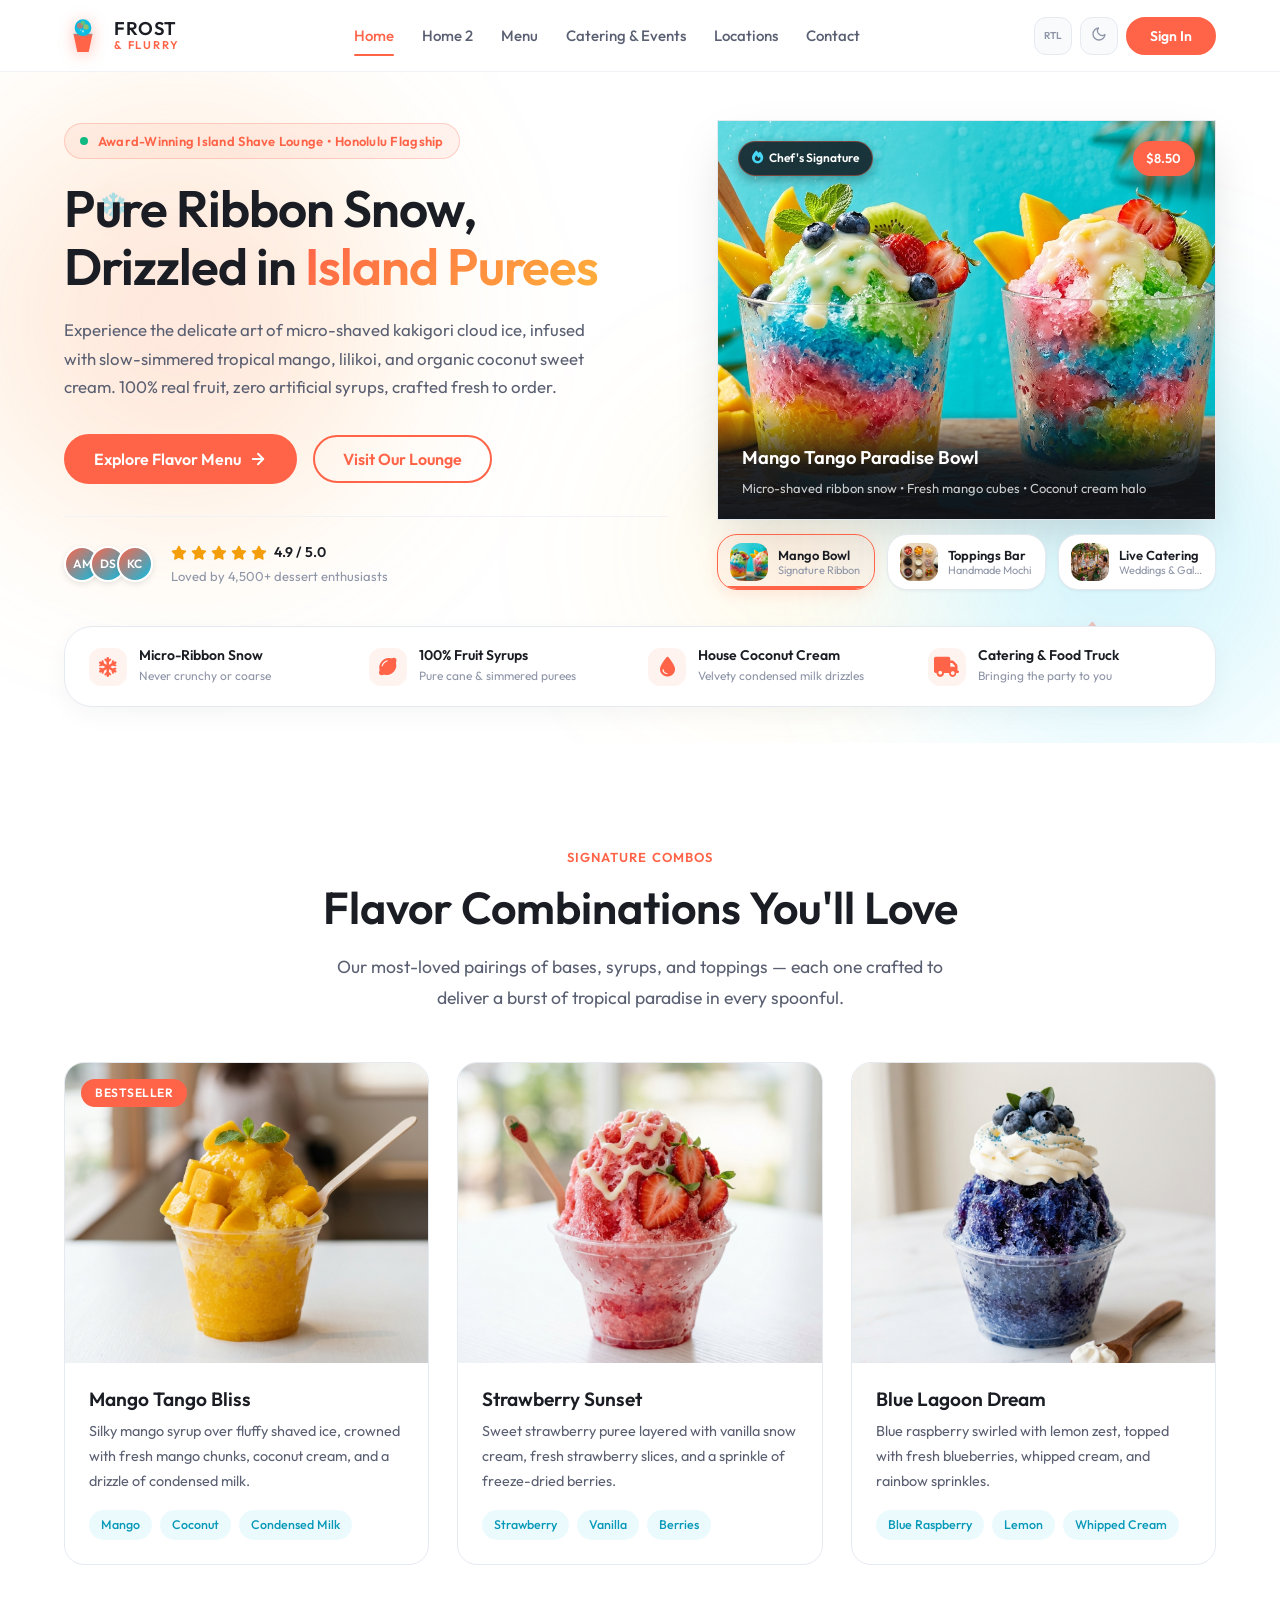
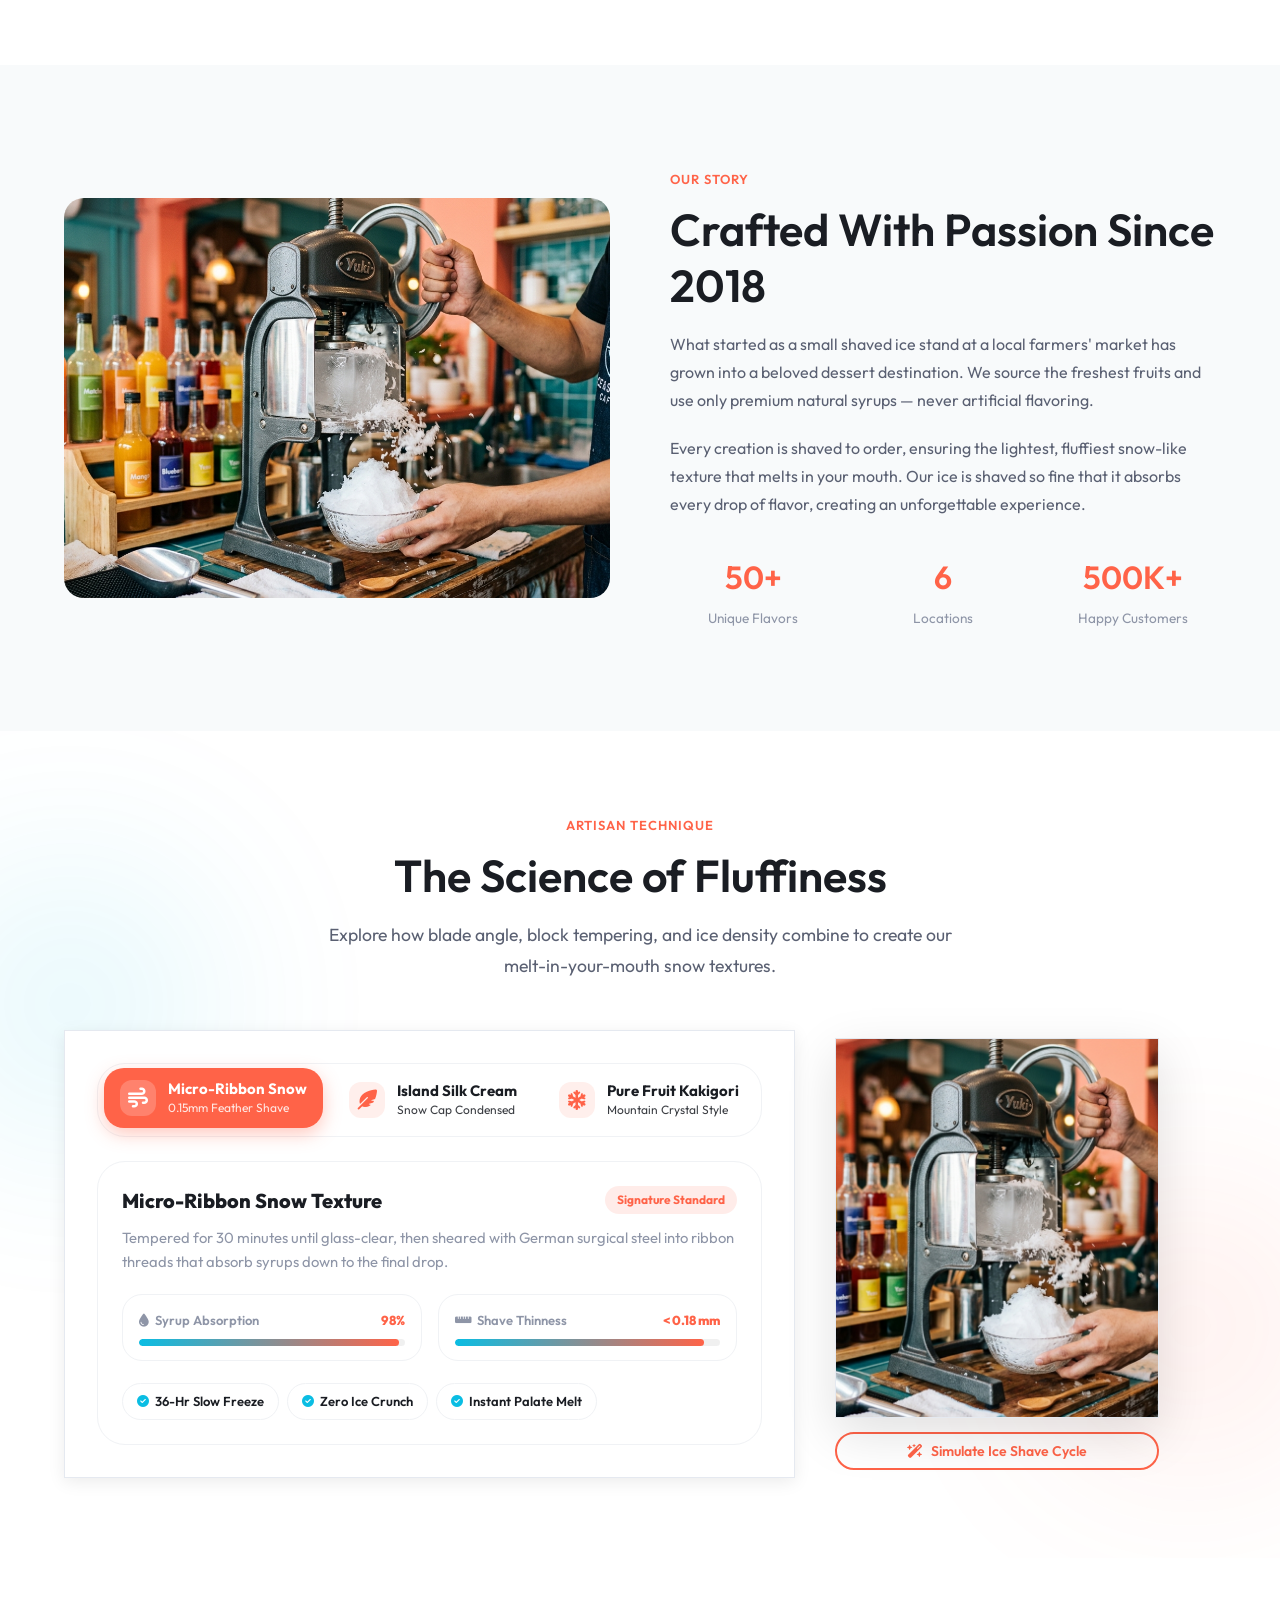
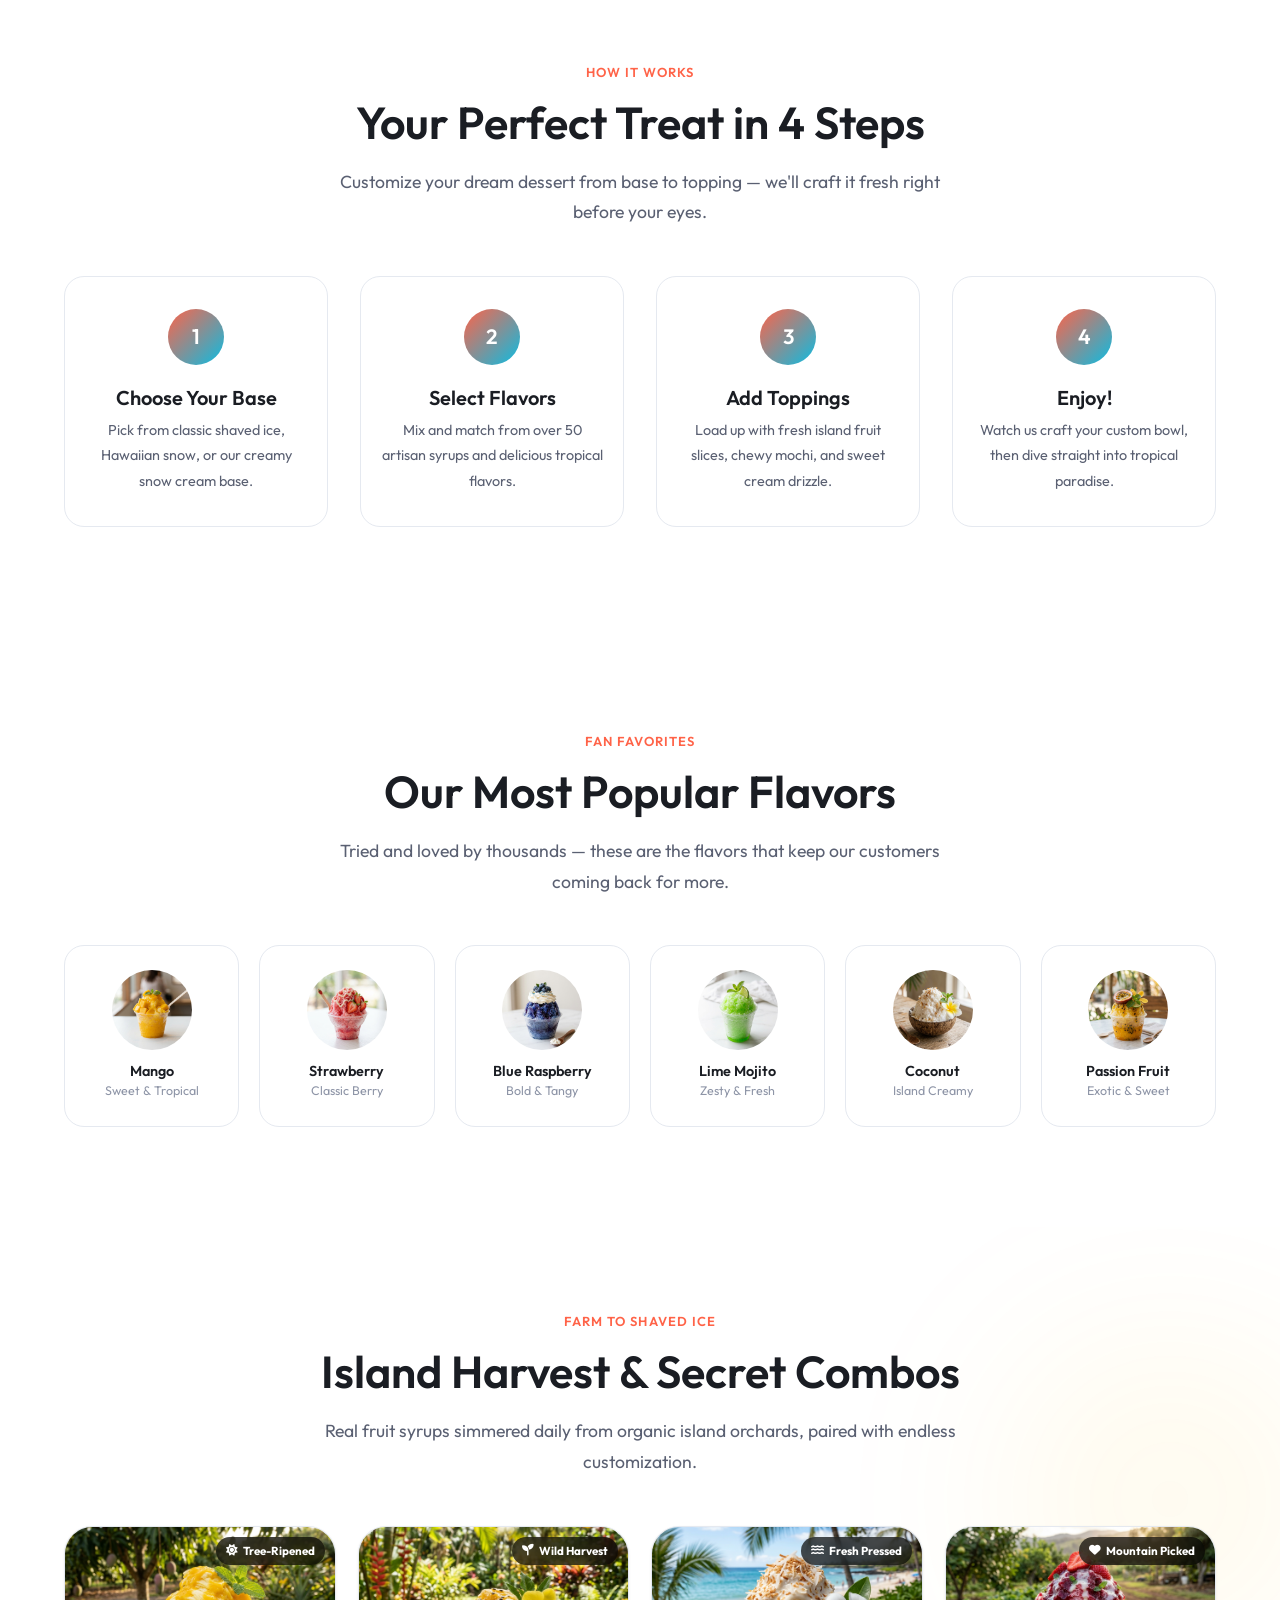
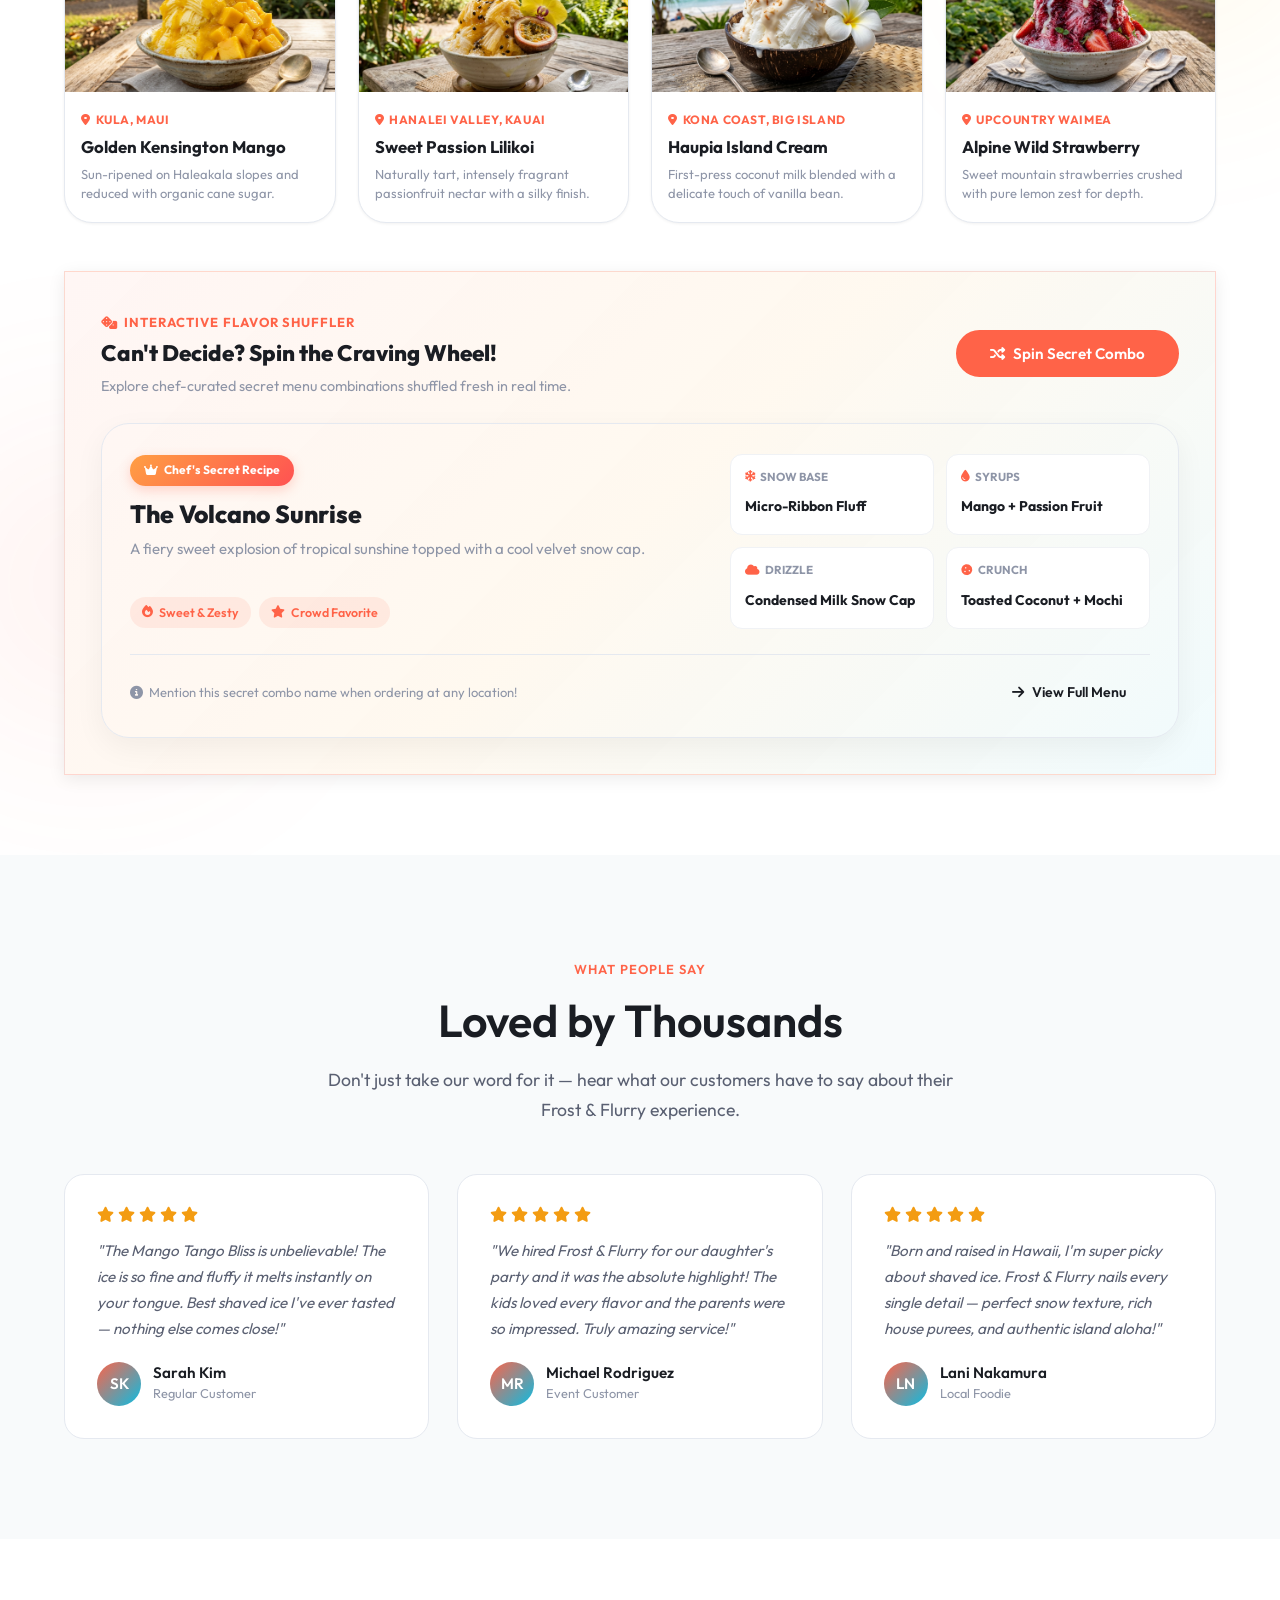
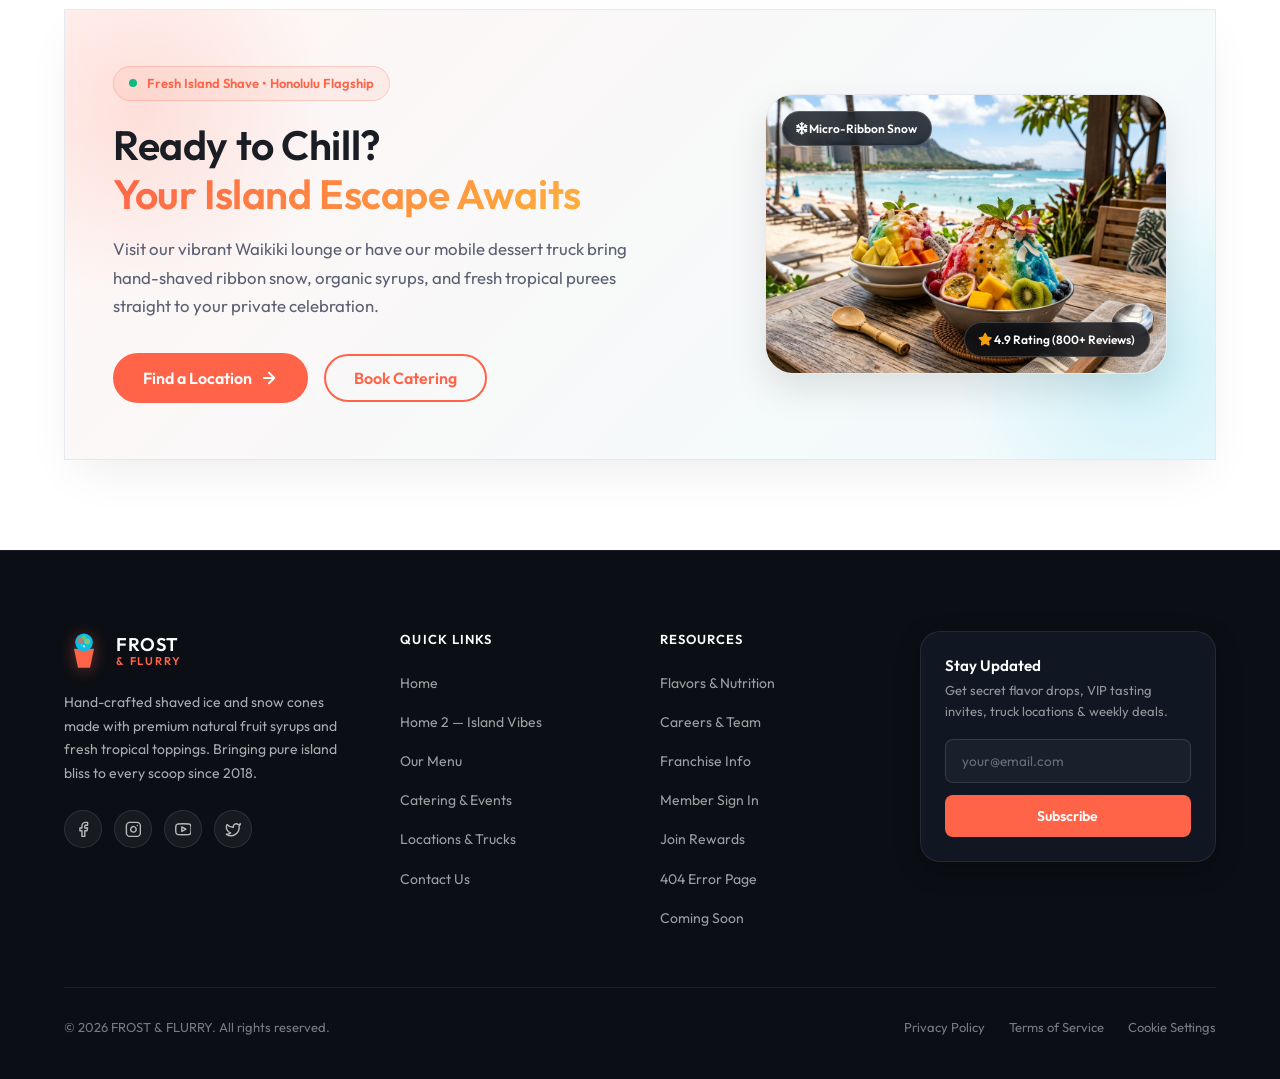
==== commit df6c86c9: "feat: add image assets and update site pages with banners and icons" ====
--- a/index.html
+++ b/index.html
@@ -14,19 +14,183 @@
     <!-- Navbar -->
     <div id="navbar-placeholder"></div>
 
-    <!-- Hero Section -->
-    <section class="hero" id="hero">
-        <div class="hero-bg">
-            <img src="assets/images/hero-shaved-ice.jpg" alt="Colorful shaved ice desserts" loading="eager">
-        </div>
-        <div class="container">
-            <div class="hero-content fade-up">
-                <span class="section-label">Welcome to Frost & Flurry</span>
-                <h1>Tropical Flavors, Frozen to Perfection</h1>
-                <p>Experience the art of hand-shaved ice drizzled with premium natural syrups, topped with fresh tropical fruits, and crafted to deliver pure refreshment in every bite.</p>
-                <div class="hero-actions">
-                    <a href="menu.html" class="btn btn-primary">Explore Our Menu</a>
-                    <a href="locations.html" class="btn btn-outline-white">Find a Location</a>
+    <!-- ====== HERO SECTION: MODERN GOURMET SHOWCASE ====== -->
+    <section class="hero-showcase-section" id="hero-section">
+        <!-- Themed Shaved Ice & Snow Flurry Canvas Animation -->
+        <canvas id="hero-snow-canvas" class="hero-snow-canvas" aria-hidden="true"></canvas>
+
+        <!-- Ambient Animated Decorative Glow Orbs -->
+        <div class="hero-glow-orb hero-glow-1" aria-hidden="true"></div>
+        <div class="hero-glow-orb hero-glow-2" aria-hidden="true"></div>
+        <div class="hero-glow-orb hero-glow-3" aria-hidden="true"></div>
+
+        <!-- Floating Thematic Ice Crystal Icons -->
+        <div class="hero-floating-elements" aria-hidden="true">
+            <span class="float-item float-item-1"><i class="fa-solid fa-snowflake"></i></span>
+            <span class="float-item float-item-2"><i class="fa-solid fa-sparkles"></i></span>
+            <span class="float-item float-item-3"><i class="fa-solid fa-snowflake"></i></span>
+            <span class="float-item float-item-4"><i class="fa-solid fa-droplet"></i></span>
+        </div>
+
+        <div class="container hero-container">
+            <div class="hero-layout-grid">
+                <!-- Left Column: Master Headline, Narrative & Actions -->
+                <div class="hero-info-col fade-up">
+                    <div class="hero-live-pill">
+                        <span class="live-dot-pulse"></span>
+                        <span>Award-Winning Island Shave Lounge • Honolulu Flagship</span>
+                    </div>
+
+                    <h1 class="hero-display-title">
+                        Pure Ribbon Snow,<br>
+                        Drizzled in <span class="hero-title-gradient">Island Purees</span>
+                    </h1>
+
+                    <p class="hero-display-desc">
+                        Experience the delicate art of micro-shaved kakigori cloud ice, infused with slow-simmered tropical mango, lilikoi, and organic coconut sweet cream. 100% real fruit, zero artificial syrups, crafted fresh to order.
+                    </p>
+
+                    <div class="hero-cta-buttons">
+                        <a href="menu.html" class="btn btn-primary btn-lg">
+                            <span>Explore Flavor Menu</span>
+                            <svg xmlns="http://www.w3.org/2000/svg" width="18" height="18" viewBox="0 0 24 24" fill="none" stroke="currentColor" stroke-width="2.5" stroke-linecap="round" stroke-linejoin="round"><line x1="5" y1="12" x2="19" y2="12"/><polyline points="12 5 19 12 12 19"/></svg>
+                        </a>
+                        <a href="locations.html" class="btn btn-secondary btn-lg">
+                            <span>Visit Our Lounge</span>
+                        </a>
+                    </div>
+
+                    <!-- Social Proof / Quality Strip -->
+                    <div class="hero-proof-wrapper">
+                        <div class="hero-avatar-stack">
+                            <span class="avatar-circle">AM</span>
+                            <span class="avatar-circle">DS</span>
+                            <span class="avatar-circle">KC</span>
+                        </div>
+                        <div class="hero-proof-text">
+                            <div class="proof-rating">
+                                <span class="stars-gold"><i class="fa-solid fa-star"></i><i class="fa-solid fa-star"></i><i class="fa-solid fa-star"></i><i class="fa-solid fa-star"></i><i class="fa-solid fa-star"></i></span>
+                                <span class="rating-num">4.9 / 5.0</span>
+                            </div>
+                            <span class="proof-count">Loved by 4,500+ dessert enthusiasts</span>
+                        </div>
+                    </div>
+                </div>
+
+                <!-- Right Column: Interactive 3-Slide Spotlight Showcase -->
+                <div class="hero-visual-col fade-up">
+                    <div class="hero-card-stage">
+                        <!-- 3-Slide Spotlight Frame -->
+                        <div id="hero-slides-track" class="hero-card-slides">
+                            <!-- Slide 1: Mango Tango Paradise Bowl -->
+                            <div class="hero-slide active" data-index="0">
+                                <div class="hero-card-frame">
+                                    <img src="assets/images/hero-shaved-ice.jpg" alt="Mango Tango Paradise Bowl" class="hero-card-img" loading="eager">
+                                    <div class="card-overlay-badge top-left">
+                                        <span class="badge-fire"><i class="fa-solid fa-fire"></i> Chef's Signature</span>
+                                    </div>
+                                    <div class="card-overlay-badge top-right">
+                                        <span class="badge-price">$8.50</span>
+                                    </div>
+                                    <div class="card-info-bottom">
+                                        <div class="card-item-title">Mango Tango Paradise Bowl</div>
+                                        <div class="card-item-meta">Micro-shaved ribbon snow • Fresh mango cubes • Coconut cream halo</div>
+                                    </div>
+                                </div>
+                            </div>
+
+                            <!-- Slide 2: Artisan Island Topping Bar -->
+                            <div class="hero-slide" data-index="1">
+                                <div class="hero-card-frame">
+                                    <img src="assets/images/toppings-display.jpg" alt="Artisan Island Topping Bar" class="hero-card-img" loading="lazy">
+                                    <div class="card-overlay-badge top-left">
+                                        <span class="badge-fire"><i class="fa-solid fa-wand-magic-sparkles"></i> 15+ Fresh Toppings</span>
+                                    </div>
+                                    <div class="card-overlay-badge top-right">
+                                        <span class="badge-price">Build Your Own</span>
+                                    </div>
+                                    <div class="card-info-bottom">
+                                        <div class="card-item-title">Artisan Island Topping Bar</div>
+                                        <div class="card-item-meta">Handmade mochi • Bursting boba • Slow-simmered berry compotes</div>
+                                    </div>
+                                </div>
+                            </div>
+
+                            <!-- Slide 3: Private Parties & Pop-Up Trucks -->
+                            <div class="hero-slide" data-index="2">
+                                <div class="hero-card-frame">
+                                    <img src="assets/images/hero-catering-lounge.jpg" alt="Live Event Shaved Ice Catering" class="hero-card-img" loading="lazy">
+                                    <div class="card-overlay-badge top-left">
+                                        <span class="badge-fire"><i class="fa-solid fa-champagne-glasses"></i> Mobile Lounge</span>
+                                    </div>
+                                    <div class="card-overlay-badge top-right">
+                                        <span class="badge-price">Book Online</span>
+                                    </div>
+                                    <div class="card-info-bottom">
+                                        <div class="card-item-title">Private Parties & Pop-Up Trucks</div>
+                                        <div class="card-item-meta">Live shaving stations for corporate summer galas, weddings & luaus</div>
+                                    </div>
+                                </div>
+                            </div>
+                        </div>
+
+                        <!-- 3 Interactive Thumbnail Switcher Tabs -->
+                        <div class="hero-thumb-selector">
+                            <button class="hero-thumb-tab active" data-slide="0" onclick="window.goToHeroSlide && window.goToHeroSlide(0)" aria-label="Show Mango Bowl">
+                                <img src="assets/images/hero-shaved-ice.jpg" alt="Mango Bowl" class="thumb-mini">
+                                <div class="thumb-text">
+                                    <span class="thumb-label">Mango Bowl</span>
+                                    <span class="thumb-desc">Signature Ribbon</span>
+                                </div>
+                            </button>
+                            <button class="hero-thumb-tab" data-slide="1" onclick="window.goToHeroSlide && window.goToHeroSlide(1)" aria-label="Show Fresh Toppings">
+                                <img src="assets/images/toppings-display.jpg" alt="Toppings Bar" class="thumb-mini">
+                                <div class="thumb-text">
+                                    <span class="thumb-label">Toppings Bar</span>
+                                    <span class="thumb-desc">Handmade Mochi</span>
+                                </div>
+                            </button>
+                            <button class="hero-thumb-tab" data-slide="2" onclick="window.goToHeroSlide && window.goToHeroSlide(2)" aria-label="Show Catering Station">
+                                <img src="assets/images/hero-catering-lounge.jpg" alt="Live Catering" class="thumb-mini">
+                                <div class="thumb-text">
+                                    <span class="thumb-label">Live Catering</span>
+                                    <span class="thumb-desc">Weddings & Galas</span>
+                                </div>
+                            </button>
+                        </div>
+                    </div>
+                </div>
+            </div>
+
+            <!-- Bottom Quality Highlights Bar -->
+            <div class="hero-perks-strip">
+                <div class="hero-perk-item">
+                    <span class="perk-icon"><i class="fa-solid fa-snowflake"></i></span>
+                    <div class="perk-content">
+                        <strong>Micro-Ribbon Snow</strong>
+                        <small>Never crunchy or coarse</small>
+                    </div>
+                </div>
+                <div class="hero-perk-item">
+                    <span class="perk-icon"><i class="fa-solid fa-lemon"></i></span>
+                    <div class="perk-content">
+                        <strong>100% Fruit Syrups</strong>
+                        <small>Pure cane & simmered purees</small>
+                    </div>
+                </div>
+                <div class="hero-perk-item">
+                    <span class="perk-icon"><i class="fa-solid fa-droplet"></i></span>
+                    <div class="perk-content">
+                        <strong>House Coconut Cream</strong>
+                        <small>Velvety condensed milk drizzles</small>
+                    </div>
+                </div>
+                <div class="hero-perk-item">
+                    <span class="perk-icon"><i class="fa-solid fa-truck"></i></span>
+                    <div class="perk-content">
+                        <strong>Catering & Food Truck</strong>
+                        <small>Bringing the party to you</small>
+                    </div>
                 </div>
             </div>
         </div>
@@ -119,6 +283,97 @@
         </div>
     </section>
 
+    <!-- Texture & Shave Craft Studio -->
+    <section class="craft-studio-section" id="craft-studio">
+        <div class="craft-glow craft-glow-left" aria-hidden="true"></div>
+        <div class="craft-glow craft-glow-right" aria-hidden="true"></div>
+        <div class="container">
+            <div class="text-center fade-up">
+                <span class="section-label">Artisan Technique</span>
+                <h2 class="section-title">The Science of Fluffiness</h2>
+                <p class="section-subtitle">Explore how blade angle, block tempering, and ice density combine to create our melt-in-your-mouth snow textures.</p>
+            </div>
+
+            <div class="craft-studio-grid stagger">
+                <!-- Left: Interactive Texture Selector & Specs -->
+                <div class="craft-controls-card fade-up">
+                    <div class="texture-tabs-nav" role="tablist" aria-label="Texture Options">
+                        <button type="button" class="texture-tab-btn active" data-texture="ribbon" role="tab" aria-selected="true">
+                            <span class="texture-tab-icon"><i class="fa-solid fa-wind"></i></span>
+                            <span class="texture-tab-text">
+                                <span class="texture-tab-name">Micro-Ribbon Snow</span>
+                                <span class="texture-tab-sub">0.15mm Feather Shave</span>
+                            </span>
+                        </button>
+                        <button type="button" class="texture-tab-btn" data-texture="silk" role="tab" aria-selected="false">
+                            <span class="texture-tab-icon"><i class="fa-solid fa-feather-pointed"></i></span>
+                            <span class="texture-tab-text">
+                                <span class="texture-tab-name">Island Silk Cream</span>
+                                <span class="texture-tab-sub">Snow Cap Condensed</span>
+                            </span>
+                        </button>
+                        <button type="button" class="texture-tab-btn" data-texture="kakigori" role="tab" aria-selected="false">
+                            <span class="texture-tab-icon"><i class="fa-solid fa-snowflake"></i></span>
+                            <span class="texture-tab-text">
+                                <span class="texture-tab-name">Pure Fruit Kakigori</span>
+                                <span class="texture-tab-sub">Mountain Crystal Style</span>
+                            </span>
+                        </button>
+                    </div>
+
+                    <div class="craft-details-panel">
+                        <div class="craft-panel-header">
+                            <h3 id="texture-title">Micro-Ribbon Snow Texture</h3>
+                            <span class="craft-badge-pill" id="texture-badge">Signature Standard</span>
+                        </div>
+                        <p id="texture-desc" class="craft-desc">Tempered for 30 minutes until glass-clear, then sheared with German surgical steel into ribbon threads that absorb syrups down to the final drop.</p>
+                        
+                        <div class="craft-metrics-grid">
+                            <div class="metric-box">
+                                <div class="metric-top">
+                                    <span class="metric-name"><i class="fa-solid fa-droplet"></i> Syrup Absorption</span>
+                                    <span class="metric-val" id="metric-absorb">98%</span>
+                                </div>
+                                <div class="metric-bar-bg">
+                                    <div class="metric-bar-fill" id="bar-absorb" style="width: 98%;"></div>
+                                </div>
+                            </div>
+                            <div class="metric-box">
+                                <div class="metric-top">
+                                    <span class="metric-name"><i class="fa-solid fa-ruler-horizontal"></i> Shave Thinness</span>
+                                    <span class="metric-val" id="metric-thin">&lt; 0.18 mm</span>
+                                </div>
+                                <div class="metric-bar-bg">
+                                    <div class="metric-bar-fill" id="bar-thin" style="width: 94%;"></div>
+                                </div>
+                            </div>
+                        </div>
+
+                        <div class="craft-feature-pills" id="texture-chips">
+                            <span class="craft-chip"><i class="fa-solid fa-circle-check"></i> 36-Hr Slow Freeze</span>
+                            <span class="craft-chip"><i class="fa-solid fa-circle-check"></i> Zero Ice Crunch</span>
+                            <span class="craft-chip"><i class="fa-solid fa-circle-check"></i> Instant Palate Melt</span>
+                        </div>
+                    </div>
+                </div>
+
+                <!-- Right: Visual Preview with Floating Badges & Action -->
+                <div class="craft-visual-wrapper fade-up">
+                    <div class="craft-visual-frame" id="craft-visual-frame">
+                        <img id="craft-preview-img" src="assets/images/about-preparation.jpg" alt="Artisan Shaving Process" class="craft-image">
+                        <div class="craft-shave-overlay" id="craft-shimmer-effect"></div>
+                    </div>
+                    
+                    <div class="craft-trigger-bar">
+                        <button type="button" class="btn btn-secondary btn-sm" id="craft-simulate-btn">
+                            <i class="fa-solid fa-wand-magic-sparkles"></i> Simulate Ice Shave Cycle
+                        </button>
+                    </div>
+                </div>
+            </div>
+        </div>
+    </section>
+
     <!-- How It Works -->
     <section class="how-it-works" id="how-it-works">
         <div class="container">
@@ -136,17 +391,17 @@
                 <div class="step-card fade-up">
                     <div class="step-number">2</div>
                     <h4>Select Flavors</h4>
-                    <p>Mix and match from over 50 premium natural syrups and flavor combinations.</p>
+                    <p>Mix and match from over 50 artisan syrups and delicious tropical flavors.</p>
                 </div>
                 <div class="step-card fade-up">
                     <div class="step-number">3</div>
                     <h4>Add Toppings</h4>
-                    <p>Load up with fresh fruit, mochi, boba pearls, condensed milk, and more.</p>
+                    <p>Load up with fresh island fruit slices, chewy mochi, and sweet cream drizzle.</p>
                 </div>
                 <div class="step-card fade-up">
                     <div class="step-number">4</div>
                     <h4>Enjoy!</h4>
-                    <p>Watch us craft your creation, then dive into a tropical taste paradise.</p>
+                    <p>Watch us craft your custom bowl, then dive straight into tropical paradise.</p>
                 </div>
             </div>
         </div>
@@ -195,6 +450,124 @@
         </div>
     </section>
 
+    <!-- Island Harvest & Craving Roulette -->
+    <section class="island-harvest-section" id="island-harvest">
+        <div class="harvest-glow harvest-glow-top" aria-hidden="true"></div>
+        <div class="harvest-glow harvest-glow-bottom" aria-hidden="true"></div>
+        <div class="container">
+            <div class="text-center fade-up">
+                <span class="section-label">Farm to Shaved Ice</span>
+                <h2 class="section-title">Island Harvest & Secret Combos</h2>
+                <p class="section-subtitle">Real fruit syrups simmered daily from organic island orchards, paired with endless customization.</p>
+            </div>
+
+            <!-- 4 Floating Farm Source Cards -->
+            <div class="harvest-cards-grid stagger">
+                <div class="harvest-card fade-up">
+                    <div class="harvest-card-media">
+                        <img src="assets/images/harvest-mango-kula.jpg" alt="Maui Golden Mango Shaved Ice" loading="lazy">
+                        <span class="harvest-card-badge"><i class="fa-solid fa-sun"></i> Tree-Ripened</span>
+                    </div>
+                    <div class="harvest-card-content">
+                        <span class="harvest-origin"><i class="fa-solid fa-location-dot"></i> Kula, Maui</span>
+                        <h4 class="harvest-title">Golden Kensington Mango</h4>
+                        <p class="harvest-desc">Sun-ripened on Haleakala slopes and reduced with organic cane sugar.</p>
+                    </div>
+                </div>
+
+                <div class="harvest-card fade-up">
+                    <div class="harvest-card-media">
+                        <img src="assets/images/harvest-lilikoi-kauai.jpg" alt="Kauai Passionfruit Lilikoi Shaved Ice" loading="lazy">
+                        <span class="harvest-card-badge"><i class="fa-solid fa-seedling"></i> Wild Harvest</span>
+                    </div>
+                    <div class="harvest-card-content">
+                        <span class="harvest-origin"><i class="fa-solid fa-location-dot"></i> Hanalei Valley, Kauai</span>
+                        <h4 class="harvest-title">Sweet Passion Lilikoi</h4>
+                        <p class="harvest-desc">Naturally tart, intensely fragrant passionfruit nectar with a silky finish.</p>
+                    </div>
+                </div>
+
+                <div class="harvest-card fade-up">
+                    <div class="harvest-card-media">
+                        <img src="assets/images/harvest-haupia-coconut.jpg" alt="Big Island Haupia Coconut Cream Shaved Ice" loading="lazy">
+                        <span class="harvest-card-badge"><i class="fa-solid fa-water"></i> Fresh Pressed</span>
+                    </div>
+                    <div class="harvest-card-content">
+                        <span class="harvest-origin"><i class="fa-solid fa-location-dot"></i> Kona Coast, Big Island</span>
+                        <h4 class="harvest-title">Haupia Island Cream</h4>
+                        <p class="harvest-desc">First-press coconut milk blended with a delicate touch of vanilla bean.</p>
+                    </div>
+                </div>
+
+                <div class="harvest-card fade-up">
+                    <div class="harvest-card-media">
+                        <img src="assets/images/harvest-strawberry-waimea.jpg" alt="Waimea Alpine Wild Strawberry Shaved Ice" loading="lazy">
+                        <span class="harvest-card-badge"><i class="fa-solid fa-heart"></i> Mountain Picked</span>
+                    </div>
+                    <div class="harvest-card-content">
+                        <span class="harvest-origin"><i class="fa-solid fa-location-dot"></i> Upcountry Waimea</span>
+                        <h4 class="harvest-title">Alpine Wild Strawberry</h4>
+                        <p class="harvest-desc">Sweet mountain strawberries crushed with pure lemon zest for depth.</p>
+                    </div>
+                </div>
+            </div>
+
+            <!-- Interactive Craving Roulette Box -->
+            <div class="craving-roulette-box fade-up">
+                <div class="roulette-header">
+                    <div class="roulette-title-group">
+                        <span class="roulette-eyebrow"><i class="fa-solid fa-dice"></i> Interactive Flavor Shuffler</span>
+                        <h3 class="roulette-heading">Can't Decide? Spin the Craving Wheel!</h3>
+                        <p class="roulette-sub">Explore chef-curated secret menu combinations shuffled fresh in real time.</p>
+                    </div>
+                    <div class="roulette-actions-top">
+                        <button type="button" class="btn btn-primary" id="btn-spin-roulette">
+                            <i class="fa-solid fa-shuffle"></i> Spin Secret Combo
+                        </button>
+                    </div>
+                </div>
+
+                <div class="roulette-display-card" id="roulette-result-card">
+                    <div class="roulette-content-layout">
+                        <div class="roulette-main-info">
+                            <div class="roulette-card-badge" id="roulette-type"><i class="fa-solid fa-crown"></i> Chef's Secret Recipe</div>
+                            <h4 class="roulette-combo-name" id="roulette-combo-name">The Volcano Sunrise</h4>
+                            <p class="roulette-combo-desc" id="roulette-combo-desc">A fiery sweet explosion of tropical sunshine topped with a cool velvet snow cap.</p>
+                            <div class="roulette-tags" id="roulette-tags">
+                                <span class="roulette-tag"><i class="fa-solid fa-fire"></i> Sweet &amp; Zesty</span>
+                                <span class="roulette-tag"><i class="fa-solid fa-star"></i> Crowd Favorite</span>
+                            </div>
+                        </div>
+
+                        <div class="roulette-recipe-grid">
+                            <div class="recipe-step-item">
+                                <span class="recipe-step-label"><i class="fa-solid fa-snowflake"></i> Snow Base</span>
+                                <span class="recipe-step-val" id="roulette-base">Micro-Ribbon Fluff</span>
+                            </div>
+                            <div class="recipe-step-item">
+                                <span class="recipe-step-label"><i class="fa-solid fa-droplet"></i> Syrups</span>
+                                <span class="recipe-step-val" id="roulette-syrups">Mango + Passion Fruit</span>
+                            </div>
+                            <div class="recipe-step-item">
+                                <span class="recipe-step-label"><i class="fa-solid fa-cloud"></i> Drizzle</span>
+                                <span class="recipe-step-val" id="roulette-drizzle">Condensed Milk Snow Cap</span>
+                            </div>
+                            <div class="recipe-step-item">
+                                <span class="recipe-step-label"><i class="fa-solid fa-cookie"></i> Crunch</span>
+                                <span class="recipe-step-val" id="roulette-crunch">Toasted Coconut + Mochi</span>
+                            </div>
+                        </div>
+                    </div>
+
+                    <div class="roulette-footer-row">
+                        <span class="roulette-tip"><i class="fa-solid fa-circle-info"></i> Mention this secret combo name when ordering at any location!</span>
+                        <a href="menu.html" class="btn btn-outline btn-sm"><i class="fa-solid fa-arrow-right"></i> View Full Menu</a>
+                    </div>
+                </div>
+            </div>
+        </div>
+    </section>
+
     <!-- Testimonials -->
     <section class="testimonials" id="testimonials">
         <div class="container">
@@ -206,9 +579,9 @@
             <div class="testimonial-grid stagger">
                 <div class="testimonial-card fade-up">
                     <div class="testimonial-stars">
-                        <span>★</span><span>★</span><span>★</span><span>★</span><span>★</span>
-                    </div>
-                    <p class="testimonial-text">"The mango tango is absolutely incredible! The ice is so fine and fluffy, it literally melts on your tongue. Best shaved ice I've ever had — nothing else comes close!"</p>
+                        <i class="fa-solid fa-star"></i><i class="fa-solid fa-star"></i><i class="fa-solid fa-star"></i><i class="fa-solid fa-star"></i><i class="fa-solid fa-star"></i>
+                    </div>
+                    <p class="testimonial-text">"The Mango Tango Bliss is unbelievable! The ice is so fine and fluffy it melts instantly on your tongue. Best shaved ice I've ever tasted — nothing else comes close!"</p>
                     <div class="testimonial-author">
                         <div class="testimonial-avatar">SK</div>
                         <div class="testimonial-info">
@@ -219,9 +592,9 @@
                 </div>
                 <div class="testimonial-card fade-up">
                     <div class="testimonial-stars">
-                        <span>★</span><span>★</span><span>★</span><span>★</span><span>★</span>
-                    </div>
-                    <p class="testimonial-text">"We hired Frost & Flurry for our daughter's birthday party and it was the highlight of the event! The kids were thrilled and the parents were equally impressed. Absolutely amazing!"</p>
+                        <i class="fa-solid fa-star"></i><i class="fa-solid fa-star"></i><i class="fa-solid fa-star"></i><i class="fa-solid fa-star"></i><i class="fa-solid fa-star"></i>
+                    </div>
+                    <p class="testimonial-text">"We hired Frost & Flurry for our daughter's party and it was the absolute highlight! The kids loved every flavor and the parents were so impressed. Truly amazing service!"</p>
                     <div class="testimonial-author">
                         <div class="testimonial-avatar">MR</div>
                         <div class="testimonial-info">
@@ -232,9 +605,9 @@
                 </div>
                 <div class="testimonial-card fade-up">
                     <div class="testimonial-stars">
-                        <span>★</span><span>★</span><span>★</span><span>★</span><span>★</span>
-                    </div>
-                    <p class="testimonial-text">"As someone from Hawaii, I'm very particular about my shaved ice. Frost & Flurry gets it right — the texture, the flavor, the toppings. It's the real deal, authentic and delicious!"</p>
+                        <i class="fa-solid fa-star"></i><i class="fa-solid fa-star"></i><i class="fa-solid fa-star"></i><i class="fa-solid fa-star"></i><i class="fa-solid fa-star"></i>
+                    </div>
+                    <p class="testimonial-text">"Born and raised in Hawaii, I'm super picky about shaved ice. Frost & Flurry nails every single detail — perfect snow texture, rich house purees, and authentic island aloha!"</p>
                     <div class="testimonial-author">
                         <div class="testimonial-avatar">LN</div>
                         <div class="testimonial-info">
@@ -247,29 +620,49 @@
         </div>
     </section>
 
-    <!-- CTA Banner -->
-    <section class="cta-banner" id="cta-banner">
-        <div class="container fade-up">
-            <h2>Ready to Chill?</h2>
-            <p>Visit any of our locations or book us for your next event. Life's too short for boring desserts.</p>
-            <div style="display:flex;gap:16px;justify-content:center;flex-wrap:wrap;">
-                <a href="locations.html" class="btn btn-white">Find a Location</a>
-                <a href="catering.html" class="btn btn-outline-white">Book Catering</a>
-            </div>
-        </div>
-    </section>
-
-    <!-- Newsletter -->
-    <section class="newsletter-section" id="newsletter">
-        <div class="container">
-            <div class="newsletter-box fade-up">
-                <span class="section-label">Stay in the Loop</span>
-                <h2>Get Exclusive Offers & New Flavors</h2>
-                <p>Subscribe to our newsletter and be the first to know about seasonal flavors, promotions, and events happening at Frost & Flurry.</p>
-                <form class="newsletter-form" onsubmit="event.preventDefault(); alert('Thank you for subscribing!');">
-                    <input type="email" placeholder="Enter your email address" required id="newsletter-email">
-                    <button type="submit" class="btn btn-primary">Subscribe</button>
-                </form>
+    <!-- ====== CTA BANNER: ISLAND LOUNGE INVITATION ====== -->
+    <section class="cta-island-section" id="cta-banner">
+        <div class="container">
+            <div class="cta-island-card fade-up">
+                <!-- Ambient Glow Orbs -->
+                <div class="cta-glow-orb cta-glow-left"></div>
+                <div class="cta-glow-orb cta-glow-right"></div>
+
+                <div class="cta-island-grid">
+                    <!-- Left: Content & Actions -->
+                    <div class="cta-island-content">
+                        <div class="cta-pill-badge">
+                            <span class="cta-dot-pulse"></span>
+                            <span>Fresh Island Shave • Honolulu Flagship</span>
+                        </div>
+                        <h2 class="cta-island-title">Ready to Chill? <span class="cta-title-highlight">Your Island Escape Awaits</span></h2>
+                        <p class="cta-island-desc">
+                            Visit our vibrant Waikiki lounge or have our mobile dessert truck bring hand-shaved ribbon snow, organic syrups, and fresh tropical purees straight to your private celebration.
+                        </p>
+                        <div class="cta-island-actions">
+                            <a href="locations.html" class="btn btn-primary btn-lg">
+                                <span>Find a Location</span>
+                                <svg xmlns="http://www.w3.org/2000/svg" width="18" height="18" viewBox="0 0 24 24" fill="none" stroke="currentColor" stroke-width="2.5" stroke-linecap="round" stroke-linejoin="round"><line x1="5" y1="12" x2="19" y2="12"/><polyline points="12 5 19 12 12 19"/></svg>
+                            </a>
+                            <a href="catering.html" class="btn btn-secondary btn-lg">
+                                <span>Book Catering</span>
+                            </a>
+                        </div>
+                    </div>
+
+                    <!-- Right: Visual Dessert Badge -->
+                    <div class="cta-island-visual">
+                        <div class="cta-visual-frame">
+                            <img src="assets/images/cta-island-chill.jpg" alt="Artisan Shaved Ice Bowl" class="cta-visual-img" loading="lazy">
+                            <div class="cta-visual-badge top-badge">
+                                <span><i class="fa-solid fa-snowflake"></i> Micro-Ribbon Snow</span>
+                            </div>
+                            <div class="cta-visual-badge bottom-badge">
+                                <span><i class="fa-solid fa-star" style="color:#F59E0B;"></i> 4.9 Rating (800+ Reviews)</span>
+                            </div>
+                        </div>
+                    </div>
+                </div>
             </div>
         </div>
     </section>
--- a/style.css
+++ b/style.css
@@ -37,7 +37,8 @@
 
     /* Spacing */
     --section-padding: 100px 0;
-    --container-max: 1240px;
+    --container-max: 1200px;
+    --container-padding: 1.5rem;
     --header-height: 72px;
 
     /* Radius */
@@ -123,6 +124,40 @@
     line-height: 1.75;
 }
 
+h1, h2, h3, h4, h5, h6,
+.section-title,
+.hero-content h1,
+.hero-2-content h1,
+.menu-hero h1,
+.catering-hero h1,
+.locations-hero h1,
+.contact-hero h1,
+.coming-title,
+.error-subtitle,
+.footer-col-title,
+.footer-title,
+.footer-newsletter-title {
+    font-weight: 600;
+}
+
+p,
+.section-subtitle,
+.hero-content p,
+.hero-2-content p,
+.menu-hero p,
+.catering-hero p,
+.locations-hero p,
+.contact-hero p,
+.coming-desc,
+.error-desc,
+.footer-brand p,
+.footer-desc,
+.footer-newsletter-desc,
+.testimonial-text,
+.package-desc {
+    font-weight: 400;
+}
+
 .section-label {
     display: inline-flex;
     align-items: center;
@@ -159,8 +194,10 @@
 .container {
     width: 100%;
     max-width: var(--container-max);
-    margin: 0 auto;
-    padding: 0 24px;
+    margin-left: auto;
+    margin-right: auto;
+    padding-left: var(--container-padding);
+    padding-right: var(--container-padding);
 }
 
 /* ─── Buttons ────────────────────────────────────────── */
@@ -253,48 +290,93 @@
     color: var(--primary);
 }
 
-/* ─── HEADER ─────────────────────────────────────────── */
+/* ─── HEADER & NAVBAR (Fixed Top, Glassmorphism, Spacer) ─────────────────────────── */
+.navbar,
 .site-header {
     position: fixed;
     top: 0;
     left: 0;
     right: 0;
+    width: 100%;
     z-index: 1000;
     height: var(--header-height);
-    background: rgba(255,255,255,0.85);
-    backdrop-filter: blur(16px);
-    -webkit-backdrop-filter: blur(16px);
-    border-bottom: 1px solid transparent;
-    transition: all var(--transition);
-}
+    background: rgba(255, 255, 255, 0.92);
+    backdrop-filter: blur(20px);
+    -webkit-backdrop-filter: blur(20px);
+    border-bottom: 1px solid var(--border-light);
+    transition: background-color 0.3s ease, box-shadow 0.3s ease, border-color 0.3s ease;
+}
+
+:root.dark .navbar,
+.dark .navbar,
+:root.dark .site-header,
 .dark .site-header {
-    background: rgba(13,17,23,0.85);
-}
+    background: rgba(13, 17, 23, 0.92);
+    border-bottom-color: var(--border);
+}
+
+.navbar.scrolled,
 .site-header.scrolled {
+    box-shadow: 0 4px 20px rgba(0, 0, 0, 0.08);
     border-bottom-color: var(--border);
-    box-shadow: var(--shadow-sm);
-}
-
+}
+
+:root.dark .navbar.scrolled,
+.dark .navbar.scrolled,
+:root.dark .site-header.scrolled,
+.dark .site-header.scrolled {
+    box-shadow: 0 4px 24px rgba(0, 0, 0, 0.45);
+}
+
+.navbar-spacer {
+    height: var(--header-height);
+    width: 100%;
+}
+
+.nav-inner,
 .header-container {
+    display: flex;
+    align-items: center;
+    justify-content: space-between;
+    height: 100%;
     max-width: var(--container-max);
-    margin: 0 auto;
-    padding: 0 24px;
-    height: 100%;
-    display: flex;
-    align-items: center;
-    justify-content: space-between;
+    margin-left: auto;
+    margin-right: auto;
+    padding-left: var(--container-padding);
+    padding-right: var(--container-padding);
     gap: 24px;
 }
 
+.nav-logo,
 .logo-link {
-    display: inline-flex;
-    align-items: center;
-    gap: 10px;
-    font-weight: 700;
-    font-size: 1.2rem;
+    display: flex;
+    align-items: center;
+    gap: 0.75rem;
+    flex-shrink: 0;
+    text-decoration: none;
+}
+
+.nav-logo-text {
+    display: flex;
+    flex-direction: column;
+    line-height: 1.1;
+}
+
+.nav-logo-text .brand-top {
+    font-weight: 600;
+    font-size: 1.15rem;
     color: var(--text);
-    flex-shrink: 0;
-}
+    letter-spacing: 0.03em;
+}
+
+.nav-logo-text .brand-bottom {
+    font-weight: 600;
+    font-size: 0.65rem;
+    color: var(--primary);
+    text-transform: uppercase;
+    letter-spacing: 0.15em;
+}
+
 .logo-text {
     background: linear-gradient(135deg, var(--primary), var(--secondary));
     -webkit-background-clip: text;
@@ -302,229 +384,501 @@
     background-clip: text;
 }
 
-.main-nav { display: flex; align-items: center; }
-.nav-list {
-    display: flex;
-    align-items: center;
-    gap: 4px;
+.nav-links,
+.main-nav {
+    display: flex;
+    align-items: center;
+    gap: 1.75rem;
 }
 
 .nav-link {
-    padding: 8px 16px;
-    font-size: 0.9rem;
     font-weight: 500;
+    font-size: 0.9375rem;
     color: var(--text-secondary);
-    border-radius: var(--radius-sm);
-    transition: all var(--transition);
-    position: relative;
-}
-.nav-link:hover {
-    color: var(--primary);
-    background: rgba(255, 99, 72, 0.06);
-}
+    position: relative;
+    padding: 0.25rem 0;
+    transition: var(--transition);
+    text-decoration: none;
+}
+
+.nav-link:hover,
 .nav-link.active {
     color: var(--primary);
-    font-weight: 600;
-}
-.nav-link.active::after {
+}
+
+.nav-link::after {
     content: '';
     position: absolute;
-    bottom: 0;
-    left: 50%;
-    transform: translateX(-50%);
-    width: 20px;
-    height: 2px;
+    bottom: -4px;
+    left: 0;
+    width: 0;
+    height: 2.5px;
     background: var(--primary);
     border-radius: 2px;
-}
-
+    transition: var(--transition);
+}
+
+[dir="rtl"] .nav-link::after {
+    left: auto;
+    right: 0;
+}
+
+.nav-link:hover::after,
+.nav-link.active::after {
+    width: 100%;
+}
+
+.nav-actions,
 .header-actions {
     display: flex;
     align-items: center;
-    gap: 8px;
+    gap: 0.5rem;
     flex-shrink: 0;
 }
 
-.mobile-menu-btn { display: none; }
-
-/* ─── Mobile Nav ─────────────────────────────────────── */
-.mobile-nav-overlay {
+.nav-icon-btn {
+    width: 2.375rem;
+    height: 2.375rem;
+    display: flex;
+    align-items: center;
+    justify-content: center;
+    border-radius: var(--radius-md);
+    background: var(--bg-alt);
+    border: 1px solid var(--border);
+    color: var(--text-muted);
+    font-size: 0.75rem;
+    cursor: pointer;
+    transition: var(--transition);
+    font-weight: 600;
+}
+
+.nav-icon-btn:hover {
+    border-color: var(--primary);
+    color: var(--primary);
+    background: rgba(255, 99, 72, 0.08);
+}
+
+.dark .nav-icon-btn,
+:root.dark .nav-icon-btn {
+    background: rgba(255, 255, 255, 0.06);
+    border-color: rgba(255, 255, 255, 0.1);
+    color: rgba(255, 255, 255, 0.75);
+}
+
+.dark .nav-icon-btn:hover,
+:root.dark .nav-icon-btn:hover {
+    background: rgba(255, 255, 255, 0.12);
+    color: #fff;
+}
+
+.nav-icon-btn svg {
+    width: 1rem;
+    height: 1rem;
+    stroke: currentColor;
+    stroke-width: 2;
+    fill: none;
+}
+
+/* ─── Mobile Hamburger Button & Dropdown Menu ───────────────── */
+.mobile-menu-btn {
+    display: none;
+    width: 2.375rem;
+    height: 2.375rem;
+    align-items: center;
+    justify-content: center;
+    border-radius: var(--radius-md);
+    background: var(--bg-alt);
+    border: 1px solid var(--border);
+    color: var(--text);
+    cursor: pointer;
+    transition: var(--transition);
+    padding: 0;
+}
+
+.mobile-menu-btn:hover {
+    border-color: var(--primary);
+    color: var(--primary);
+    background: rgba(255, 99, 72, 0.08);
+}
+
+.dark .mobile-menu-btn,
+:root.dark .mobile-menu-btn {
+    background: rgba(255, 255, 255, 0.06);
+    border-color: rgba(255, 255, 255, 0.1);
+    color: #fff;
+}
+
+.mobile-menu-icon {
+    display: flex;
+    align-items: center;
+    justify-content: center;
+}
+
+.mobile-backdrop {
     display: none;
     position: fixed;
     inset: 0;
-    background: var(--bg-overlay);
-    z-index: 1001;
-    opacity: 0;
-    transition: opacity var(--transition);
-}
-.mobile-nav-overlay.open { display: block; opacity: 1; }
-
-.mobile-nav {
-    position: fixed;
-    top: 0;
-    right: -320px;
-    width: 300px;
-    max-width: 85vw;
-    height: 100vh;
+    background: rgba(0, 0, 0, 0.55);
+    backdrop-filter: blur(6px);
+    -webkit-backdrop-filter: blur(6px);
+    z-index: 990;
+    top: var(--header-height);
+}
+
+.mobile-menu {
+    display: none;
+    position: absolute;
+    top: 100%;
+    left: 0;
+    right: 0;
     background: var(--bg-card);
-    z-index: 1002;
-    padding: 24px;
+    border-bottom: 1px solid var(--border);
+    box-shadow: var(--shadow-xl);
+    z-index: 995;
+    padding: 1.25rem var(--container-padding);
+}
+
+.mobile-menu.open {
+    display: block;
+    animation: fadeInDown 0.25s cubic-bezier(0.16, 1, 0.3, 1);
+}
+
+.mobile-backdrop.open {
+    display: block;
+}
+
+.mobile-menu .mob-link {
+    display: block;
+    padding: 0.75rem 1rem;
+    border-radius: var(--radius-md);
+    font-weight: 500;
+    font-size: 0.9375rem;
+    color: var(--text);
+    text-decoration: none;
+    transition: var(--transition);
+}
+
+.mobile-menu .mob-link:hover,
+.mobile-menu .mob-link.active {
+    background: rgba(255, 99, 72, 0.08);
+    color: var(--primary);
+}
+
+.mobile-menu .mob-actions {
+    margin-top: 0.75rem;
+    padding-top: 0.75rem;
+    border-top: 1px solid var(--border);
     display: flex;
     flex-direction: column;
-    gap: 24px;
-    transition: right var(--transition);
-    box-shadow: var(--shadow-xl);
-    overflow-y: auto;
-}
-[dir="rtl"] .mobile-nav {
-    right: auto;
-    left: -320px;
-    transition: left var(--transition);
-}
-.mobile-nav.open { right: 0; }
-[dir="rtl"] .mobile-nav.open { left: 0; right: auto; }
-
-.mobile-nav-header {
-    display: flex;
-    align-items: center;
-    justify-content: space-between;
-}
-
-.mobile-nav-list {
-    display: flex;
-    flex-direction: column;
-    gap: 4px;
-}
-
-.mobile-nav-link {
-    display: block;
-    padding: 12px 16px;
-    font-size: 1rem;
-    font-weight: 500;
-    color: var(--text-secondary);
-    border-radius: var(--radius-sm);
-    transition: all var(--transition);
-}
-.mobile-nav-link:hover,
-.mobile-nav-link.active {
-    color: var(--primary);
-    background: rgba(255, 99, 72, 0.06);
-}
-
-.mobile-nav-actions {
-    display: flex;
-    flex-direction: column;
-    gap: 12px;
-    margin-top: auto;
-}
-
-.mobile-nav-bottom-row {
-    display: flex;
-    gap: 8px;
+    gap: 0.625rem;
+}
+
+.mobile-menu .mob-toggles {
+    display: flex;
+    align-items: center;
     justify-content: center;
-}
-
-/* ─── FOOTER ─────────────────────────────────────────── */
+    gap: 0.75rem;
+    margin-top: 0.75rem;
+}
+
+@keyframes fadeInDown {
+    from {
+        opacity: 0;
+        transform: translateY(-10px);
+    }
+    to {
+        opacity: 1;
+        transform: translateY(0);
+    }
+}
+
+@media (max-width: 1024px) {
+    .nav-links,
+    .main-nav { display: none !important; }
+    .nav-actions .nav-icon-btn,
+    .header-actions .icon-btn:not(.mobile-menu-btn) { display: none !important; }
+    .nav-actions .btn,
+    .header-actions .btn { display: none !important; }
+    .mobile-menu-btn { display: flex !important; }
+}
+
+/* ─── FOOTER (Obsidian Dark Theme, Responsive 4-Column Grid) ─────────────────────────── */
+.footer,
 .site-footer {
-    background: var(--bg-alt);
-    border-top: 1px solid var(--border);
-    padding: 80px 0 0;
+    background: #0B0E14;
+    color: #fff;
+    padding: 5rem 0 2.5rem;
+    border-top: 1px solid rgba(255, 255, 255, 0.06);
+    position: relative;
+    overflow: hidden;
 }
 
 .footer-container {
+    width: 100%;
     max-width: var(--container-max);
-    margin: 0 auto;
-    padding: 0 24px;
+    margin-left: auto;
+    margin-right: auto;
+    padding-left: var(--container-padding);
+    padding-right: var(--container-padding);
 }
 
 .footer-grid {
     display: grid;
-    grid-template-columns: 1.5fr 1fr 1fr 1.3fr;
-    gap: 48px;
-    padding-bottom: 48px;
-}
-
-.footer-brand .logo-link { margin-bottom: 16px; }
-
+    grid-template-columns: 1.35fr 1fr 1fr 1.35fr;
+    gap: 3rem 2.5rem;
+    margin-bottom: 3.5rem;
+    align-items: start;
+}
+
+/* Tablet view (576px to 991px): 2 columns x 2 rows */
+@media (max-width: 991px) and (min-width: 576px) {
+    .footer-grid {
+        grid-template-columns: repeat(2, 1fr) !important;
+        gap: 3rem 2.5rem !important;
+        text-align: left;
+    }
+    .footer-socials {
+        justify-content: flex-start !important;
+    }
+}
+
+/* Mobile view (< 576px): 1 column stacked */
+@media (max-width: 575px) {
+    .footer,
+    .site-footer {
+        padding: 3.5rem 0 2rem;
+    }
+    .footer-grid {
+        grid-template-columns: 1fr !important;
+        gap: 2.25rem !important;
+        text-align: left;
+        margin-bottom: 2.5rem;
+    }
+    .footer-bottom {
+        flex-direction: column !important;
+        align-items: flex-start !important;
+        gap: 1rem !important;
+    }
+}
+
+.footer-logo {
+    display: inline-flex;
+    align-items: center;
+    gap: 0.75rem;
+    text-decoration: none;
+    margin-bottom: 1.25rem;
+}
+
+.footer-logo .brand-top {
+    color: #FFFFFF !important;
+    font-weight: 600;
+}
+
+.footer-brand p,
 .footer-desc {
-    font-size: 0.9rem;
-    color: var(--text-muted);
+    color: rgba(255, 255, 255, 0.65);
+    font-size: 0.875rem;
     line-height: 1.7;
-    margin-bottom: 20px;
-    font-weight: 400;
-}
-
+    margin: 0 0 1.5rem 0;
+    max-width: 380px;
+}
+
+.footer-socials,
 .footer-social {
     display: flex;
-    gap: 10px;
-}
-
+    align-items: center;
+    gap: 0.75rem;
+}
+
+.footer-social-link,
 .social-link {
+    width: 2.375rem;
+    height: 2.375rem;
     display: inline-flex;
     align-items: center;
     justify-content: center;
-    width: 38px;
-    height: 38px;
+    border-radius: 50%;
+    background: rgba(255, 255, 255, 0.05);
+    border: 1px solid rgba(255, 255, 255, 0.1);
+    color: rgba(255, 255, 255, 0.7);
+    transition: var(--transition);
+    text-decoration: none;
+}
+
+.footer-social-link:hover,
+.social-link:hover {
+    border-color: var(--primary);
+    color: #FFFFFF;
+    background: rgba(255, 99, 72, 0.18);
+    transform: translateY(-2px);
+    box-shadow: 0 4px 14px rgba(255, 99, 72, 0.3);
+}
+
+.footer-social-link svg,
+.social-link svg {
+    width: 1.05rem;
+    height: 1.05rem;
+    stroke: currentColor;
+    stroke-width: 2;
+    fill: none;
+}
+
+.footer-col-title,
+.footer-title {
+    font-weight: 600;
+    font-size: 0.8125rem;
+    text-transform: uppercase;
+    letter-spacing: 0.08em;
+    color: #FFFFFF;
+    margin-bottom: 1.35rem;
+}
+
+.footer-links {
+    list-style: none;
+    padding: 0;
+    margin: 0;
+    display: flex;
+    flex-direction: column;
+    gap: 0.75rem;
+}
+
+.footer-links li {
+    margin-bottom: 0;
+}
+
+.footer-links a {
+    color: rgba(255, 255, 255, 0.6);
+    font-size: 0.875rem;
+    text-decoration: none;
+    transition: var(--transition);
+    display: inline-block;
+}
+
+.footer-links a:hover {
+    color: #FFFFFF;
+    transform: translateX(4px);
+}
+
+/* Newsletter Card in Footer */
+.footer-newsletter-card {
+    background: #111722;
+    border: 1px solid rgba(255, 255, 255, 0.08);
+    border-radius: var(--radius-lg);
+    padding: 1.5rem;
+    box-shadow: 0 8px 24px rgba(0, 0, 0, 0.25);
+}
+
+.footer-newsletter-title {
+    color: #FFFFFF;
+    font-size: 0.95rem;
+    font-weight: 600;
+    margin-bottom: 0.35rem;
+}
+
+.footer-newsletter-desc {
+    color: rgba(255, 255, 255, 0.55);
+    font-size: 0.8125rem;
+    line-height: 1.55;
+    margin-bottom: 1.15rem;
+}
+
+.footer-newsletter-form {
+    display: flex;
+    flex-direction: column;
+    gap: 0.75rem;
+}
+
+.footer-newsletter-input {
+    width: 100%;
+    padding: 0.75rem 1rem;
+    background: #18202C;
+    border: 1px solid rgba(255, 255, 255, 0.12);
     border-radius: var(--radius-sm);
-    border: 1px solid var(--border);
-    color: var(--text-muted);
-    transition: all var(--transition);
-}
-.social-link:hover {
-    color: var(--primary);
+    color: #FFFFFF;
+    font-family: var(--font);
+    font-size: 0.85rem;
+    outline: none;
+    transition: var(--transition);
+}
+
+.footer-newsletter-input:focus {
     border-color: var(--primary);
-    background: rgba(255, 99, 72, 0.06);
-}
-
-.footer-title {
-    font-size: 1rem;
-    font-weight: 600;
-    color: var(--text);
-    margin-bottom: 20px;
-}
-
-.footer-links {
-    display: flex;
-    flex-direction: column;
-    gap: 10px;
-}
-.footer-links a {
-    font-size: 0.9rem;
-    color: var(--text-muted);
-    transition: color var(--transition);
-    font-weight: 400;
-}
-.footer-links a:hover { color: var(--primary); }
-
-.footer-contact {
-    display: flex;
-    flex-direction: column;
-    gap: 12px;
-}
-.footer-contact li {
-    display: flex;
-    align-items: flex-start;
-    gap: 10px;
-    font-size: 0.9rem;
-    color: var(--text-muted);
-    font-weight: 400;
-}
-.footer-icon {
-    color: var(--primary);
-    flex-shrink: 0;
-    margin-top: 2px;
-}
-
+    background: #1D2736;
+    box-shadow: 0 0 0 3px rgba(255, 99, 72, 0.2);
+}
+
+.footer-newsletter-input::placeholder {
+    color: rgba(255, 255, 255, 0.35);
+}
+
+.footer-newsletter-btn {
+    width: 100%;
+    padding: 0.75rem 1rem;
+    background: var(--primary);
+    color: #FFFFFF;
+    border: none;
+    border-radius: var(--radius-sm);
+    font-family: var(--font);
+    font-weight: 600;
+    font-size: 0.875rem;
+    cursor: pointer;
+    transition: var(--transition);
+    display: flex;
+    align-items: center;
+    justify-content: center;
+}
+
+.footer-newsletter-btn:hover {
+    background: var(--primary-dark);
+    transform: translateY(-1px);
+    box-shadow: 0 4px 14px rgba(255, 99, 72, 0.35);
+}
+
+/* Footer Bottom Bar */
 .footer-bottom {
-    border-top: 1px solid var(--border);
-    padding: 24px 0;
-    text-align: center;
-}
-.footer-bottom p {
-    font-size: 0.85rem;
-    color: var(--text-muted);
-    font-weight: 400;
-}
+    border-top: 1px solid rgba(255, 255, 255, 0.08);
+    padding-top: 1.75rem;
+    display: flex;
+    align-items: center;
+    justify-content: space-between;
+    flex-wrap: wrap;
+    gap: 1rem;
+}
+
+.footer-copyright {
+    color: rgba(255, 255, 255, 0.45);
+    font-size: 0.8125rem;
+    margin: 0;
+}
+
+.footer-bottom-links {
+    display: flex;
+    align-items: center;
+    gap: 1.5rem;
+}
+
+.footer-bottom-links a {
+    color: rgba(255, 255, 255, 0.45);
+    font-size: 0.8125rem;
+    text-decoration: none;
+    transition: var(--transition);
+}
+
+.footer-bottom-links a:hover {
+    color: #FFFFFF;
+}
+
+/* RTL Adjustments */
+[dir="rtl"] .footer-links a:hover {
+    transform: translateX(-4px);
+}
+[dir="rtl"] .footer-grid {
+    text-align: right;
+}
+[dir="rtl"] .footer-socials {
+    justify-content: flex-start;
+}
+
 
 /* ─── Back to Top ──────────────────────────────────────── */
 .back-to-top {
@@ -616,54 +970,708 @@
    PAGE: HOME 1 (index.html) — Classic
    ================================================================ */
 
-/* Hero */
-.hero {
-    position: relative;
-    min-height: 100vh;
-    display: flex;
-    align-items: center;
-    padding: 120px 0 80px;
+/* ================================================================
+   PAGE: HOME 1 (index.html) — Modern Gourmet Showcase Hero
+   ================================================================ */
+.hero-showcase-section {
+    position: relative;
+    padding: 48px 0 36px;
+    background: var(--bg);
     overflow: hidden;
-}
-
-.hero-bg {
+    transition: background-color 0.3s ease;
+}
+
+:root.dark .hero-showcase-section,
+.dark .hero-showcase-section {
+    background: #0D1117;
+}
+
+/* Hero Snow & Frost Particle Canvas */
+.hero-snow-canvas {
     position: absolute;
     inset: 0;
+    width: 100%;
+    height: 100%;
+    pointer-events: none;
+    z-index: 1;
+}
+
+/* Ambient Animated Glow Orbs */
+.hero-glow-orb {
+    position: absolute;
+    border-radius: 50%;
+    pointer-events: none;
     z-index: 0;
-}
-.hero-bg img {
+    filter: blur(80px);
+    will-change: transform, opacity;
+}
+
+.hero-glow-1 {
+    top: -5%;
+    left: -8%;
+    width: min(560px, 55vw);
+    height: min(560px, 55vw);
+    background: radial-gradient(circle, rgba(255, 99, 72, 0.22) 0%, rgba(255, 176, 58, 0.14) 50%, transparent 70%);
+    animation: auroraGlow1 12s ease-in-out infinite alternate;
+}
+
+.hero-glow-2 {
+    bottom: -10%;
+    right: -8%;
+    width: min(520px, 50vw);
+    height: min(520px, 50vw);
+    background: radial-gradient(circle, rgba(10, 189, 227, 0.22) 0%, rgba(72, 219, 251, 0.14) 50%, transparent 70%);
+    animation: auroraGlow2 14s ease-in-out infinite alternate;
+}
+
+.hero-glow-3 {
+    top: 40%;
+    left: 45%;
+    width: min(420px, 40vw);
+    height: min(420px, 40vw);
+    background: radial-gradient(circle, rgba(255, 195, 18, 0.14) 0%, transparent 65%);
+    animation: auroraGlow3 10s ease-in-out infinite alternate;
+}
+
+@keyframes auroraGlow1 {
+    0% { transform: translate(0, 0) scale(1); opacity: 0.8; }
+    50% { transform: translate(40px, 30px) scale(1.12); opacity: 1; }
+    100% { transform: translate(-20px, 50px) scale(0.95); opacity: 0.85; }
+}
+
+@keyframes auroraGlow2 {
+    0% { transform: translate(0, 0) scale(1); opacity: 0.8; }
+    50% { transform: translate(-50px, -30px) scale(1.15); opacity: 1; }
+    100% { transform: translate(30px, -40px) scale(0.92); opacity: 0.85; }
+}
+
+@keyframes auroraGlow3 {
+    0% { transform: translate(-50%, -50%) scale(0.9); opacity: 0.5; }
+    50% { transform: translate(-45%, -55%) scale(1.1); opacity: 0.9; }
+    100% { transform: translate(-55%, -45%) scale(0.85); opacity: 0.6; }
+}
+
+:root.dark .hero-glow-1,
+.dark .hero-glow-1 {
+    background: radial-gradient(circle, rgba(255, 99, 72, 0.28) 0%, rgba(255, 176, 58, 0.18) 50%, transparent 70%);
+}
+
+:root.dark .hero-glow-2,
+.dark .hero-glow-2 {
+    background: radial-gradient(circle, rgba(10, 189, 227, 0.28) 0%, rgba(72, 219, 251, 0.18) 50%, transparent 70%);
+}
+
+:root.dark .hero-glow-3,
+.dark .hero-glow-3 {
+    background: radial-gradient(circle, rgba(255, 195, 18, 0.2) 0%, transparent 65%);
+}
+
+/* Floating Thematic Elements (Ice Crystals & Sparkles) */
+.hero-floating-elements {
+    position: absolute;
+    inset: 0;
+    pointer-events: none;
+    z-index: 1;
+    overflow: hidden;
+}
+
+.float-item {
+    position: absolute;
+    display: inline-flex;
+    align-items: center;
+    justify-content: center;
+    color: var(--primary);
+    opacity: 0.35;
+    filter: drop-shadow(0 4px 12px rgba(255, 99, 72, 0.3));
+    animation: floatDrift 8s ease-in-out infinite;
+    pointer-events: none;
+}
+
+.float-item-1 {
+    top: 18%;
+    left: 8%;
+    font-size: 1.6rem;
+    color: var(--secondary);
+    animation-duration: 9s;
+    animation-delay: 0s;
+}
+
+.float-item-2 {
+    top: 75%;
+    left: 12%;
+    font-size: 1.25rem;
+    color: #FFC312;
+    animation-duration: 7s;
+    animation-delay: 2s;
+}
+
+.float-item-3 {
+    top: 22%;
+    right: 10%;
+    font-size: 1.8rem;
+    color: var(--secondary);
+    animation-duration: 11s;
+    animation-delay: 1.5s;
+}
+
+.float-item-4 {
+    top: 82%;
+    right: 14%;
+    font-size: 1.4rem;
+    color: var(--primary);
+    animation-duration: 8.5s;
+    animation-delay: 3s;
+}
+
+@keyframes floatDrift {
+    0% { transform: translateY(0) rotate(0deg); }
+    50% { transform: translateY(-22px) rotate(18deg); }
+    100% { transform: translateY(0) rotate(0deg); }
+}
+
+:root.dark .float-item,
+.dark .float-item {
+    opacity: 0.45;
+}
+
+.hero-container {
+    position: relative;
+    z-index: 2;
+}
+
+/* 2-Column Split Grid */
+.hero-layout-grid {
+    display: grid;
+    grid-template-columns: 1.15fr 0.95fr;
+    gap: 48px;
+    align-items: center;
+    margin-bottom: 36px;
+}
+
+/* Left Column: Info & Story */
+.hero-info-col {
+    display: flex;
+    flex-direction: column;
+}
+
+.hero-live-pill {
+    display: inline-flex;
+    align-items: center;
+    gap: 0.6rem;
+    padding: 0.35rem 0.95rem;
+    border-radius: var(--radius-full);
+    background: rgba(255, 99, 72, 0.08);
+    border: 1px solid rgba(255, 99, 72, 0.25);
+    color: var(--primary);
+    font-size: 0.8125rem;
+    font-weight: 600;
+    letter-spacing: 0.02em;
+    width: fit-content;
+    margin-bottom: 1.25rem;
+}
+
+:root.dark .hero-live-pill,
+.dark .hero-live-pill {
+    background: rgba(255, 99, 72, 0.12);
+    border-color: rgba(255, 99, 72, 0.35);
+}
+
+.live-dot-pulse {
+    width: 8px;
+    height: 8px;
+    border-radius: 50%;
+    background: #10B981;
+    box-shadow: 0 0 0 0 rgba(16, 185, 129, 0.7);
+    animation: pulseEmerald 2s infinite;
+}
+
+@keyframes pulseEmerald {
+    0% {
+        box-shadow: 0 0 0 0 rgba(16, 185, 129, 0.7);
+    }
+    70% {
+        box-shadow: 0 0 0 8px rgba(16, 185, 129, 0);
+    }
+    100% {
+        box-shadow: 0 0 0 0 rgba(16, 185, 129, 0);
+    }
+}
+
+.hero-display-title {
+    font-size: clamp(2.35rem, 4vw, 3.5rem);
+    line-height: 1.15;
+    font-weight: 600;
+    color: var(--text);
+    margin-bottom: 1.25rem;
+    letter-spacing: -0.02em;
+}
+
+.hero-title-gradient {
+    background: linear-gradient(135deg, #FF6348 0%, #FFB03A 100%);
+    -webkit-background-clip: text;
+    -webkit-text-fill-color: transparent;
+    background-clip: text;
+    display: inline-block;
+}
+
+.hero-display-desc {
+    font-size: 1.05rem;
+    line-height: 1.7;
+    color: var(--text-secondary);
+    margin-bottom: 2rem;
+    max-width: 540px;
+    font-weight: 400;
+}
+
+.hero-cta-buttons {
+    display: flex;
+    align-items: center;
+    gap: 1rem;
+    flex-wrap: wrap;
+    margin-bottom: 2rem;
+}
+
+.hero-cta-buttons .btn {
+    display: inline-flex;
+    align-items: center;
+    gap: 0.5rem;
+}
+
+/* Proof & Rating Stack */
+.hero-proof-wrapper {
+    display: flex;
+    align-items: center;
+    gap: 1.15rem;
+    padding-top: 1.5rem;
+    border-top: 1px solid var(--border-light);
+}
+
+:root.dark .hero-proof-wrapper,
+.dark .hero-proof-wrapper {
+    border-top-color: rgba(255, 255, 255, 0.08);
+}
+
+.hero-avatar-stack {
+    display: flex;
+    align-items: center;
+}
+
+.avatar-circle {
+    width: 2.25rem;
+    height: 2.25rem;
+    border-radius: 50%;
+    background: linear-gradient(135deg, var(--primary), var(--secondary));
+    color: #fff;
+    display: inline-flex;
+    align-items: center;
+    justify-content: center;
+    font-size: 0.75rem;
+    font-weight: 600;
+    border: 2px solid var(--bg-card);
+    margin-left: -0.6rem;
+    box-shadow: 0 2px 6px rgba(0, 0, 0, 0.1);
+}
+
+.avatar-circle:first-child {
+    margin-left: 0;
+}
+
+[dir="rtl"] .avatar-circle {
+    margin-left: 0;
+    margin-right: -0.6rem;
+}
+
+[dir="rtl"] .avatar-circle:first-child {
+    margin-right: 0;
+}
+
+.hero-proof-text {
+    display: flex;
+    flex-direction: column;
+}
+
+.proof-rating {
+    display: flex;
+    align-items: center;
+    gap: 0.35rem;
+}
+
+.stars-gold {
+    color: #F59E0B;
+    font-size: 0.95rem;
+    letter-spacing: 1px;
+    display: inline-flex;
+    align-items: center;
+    gap: 3px;
+}
+
+.stars-gold i {
+    font-size: 0.875rem;
+}
+
+.rating-num {
+    font-size: 0.875rem;
+    font-weight: 600;
+    color: var(--text);
+}
+
+.proof-count {
+    font-size: 0.8125rem;
+    color: var(--text-muted);
+    font-weight: 400;
+}
+
+/* Right Column: Visual Showcase Stage */
+.hero-visual-col {
+    position: relative;
+}
+
+.hero-card-stage {
+    display: flex;
+    flex-direction: column;
+    gap: 14px;
+}
+
+.hero-card-slides {
+    position: relative;
+    height: 400px;
+    border-radius: var(--radius-2xl);
+    overflow: hidden;
+    box-shadow: 0 20px 48px -10px rgba(0, 0, 0, 0.15);
+    border: 1px solid var(--border);
+    background: var(--bg-card);
+}
+
+:root.dark .hero-card-slides,
+.dark .hero-card-slides {
+    border-color: rgba(255, 255, 255, 0.12);
+    box-shadow: 0 24px 50px -10px rgba(0, 0, 0, 0.6);
+}
+
+.hero-card-slides .hero-slide {
+    position: absolute;
+    inset: 0;
+    opacity: 0;
+    visibility: hidden;
+    z-index: 1;
+    transition: opacity 0.6s cubic-bezier(0.4, 0, 0.2, 1), visibility 0.6s ease;
+}
+
+.hero-card-slides .hero-slide.active {
+    opacity: 1;
+    visibility: visible;
+    z-index: 2;
+}
+
+.hero-card-frame {
+    position: relative;
+    width: 100%;
+    height: 100%;
+    overflow: hidden;
+}
+
+.hero-card-img {
     width: 100%;
     height: 100%;
     object-fit: cover;
-}
-.hero-bg::after {
+    transition: transform 0.6s ease;
+}
+
+.hero-card-slides:hover .hero-card-img {
+    transform: scale(1.03);
+}
+
+/* Floating Badges on Card Frame */
+.card-overlay-badge {
+    position: absolute;
+    z-index: 3;
+}
+
+.card-overlay-badge.top-left {
+    top: 1.25rem;
+    left: 1.25rem;
+}
+
+.card-overlay-badge.top-right {
+    top: 1.25rem;
+    right: 1.25rem;
+}
+
+[dir="rtl"] .card-overlay-badge.top-left {
+    left: auto;
+    right: 1.25rem;
+}
+
+[dir="rtl"] .card-overlay-badge.top-right {
+    right: auto;
+    left: 1.25rem;
+}
+
+.badge-fire {
+    display: inline-flex;
+    align-items: center;
+    gap: 0.35rem;
+    padding: 0.4rem 0.85rem;
+    border-radius: var(--radius-full);
+    background: rgba(13, 17, 23, 0.82);
+    backdrop-filter: blur(12px);
+    -webkit-backdrop-filter: blur(12px);
+    border: 1px solid rgba(255, 99, 72, 0.4);
+    color: #fff;
+    font-size: 0.75rem;
+    font-weight: 600;
+    box-shadow: 0 4px 12px rgba(0, 0, 0, 0.3);
+}
+
+.badge-fire i {
+    font-size: 0.8rem;
+    color: var(--secondary-light);
+}
+
+.badge-price {
+    display: inline-flex;
+    align-items: center;
+    padding: 0.4rem 0.85rem;
+    border-radius: var(--radius-full);
+    background: var(--primary);
+    color: #fff;
+    font-size: 0.8125rem;
+    font-weight: 600;
+    box-shadow: 0 4px 14px rgba(255, 99, 72, 0.4);
+}
+
+/* Bottom Caption Bar inside Card Frame */
+.card-info-bottom {
+    position: absolute;
+    bottom: 0;
+    left: 0;
+    right: 0;
+    padding: 2rem 1.5rem 1.25rem;
+    background: linear-gradient(180deg, transparent 0%, rgba(13, 17, 23, 0.88) 50%, rgba(13, 17, 23, 0.96) 100%);
+    color: #fff;
+    z-index: 2;
+}
+
+.card-item-title {
+    font-size: 1.15rem;
+    font-weight: 600;
+    color: #fff;
+    margin-bottom: 0.25rem;
+}
+
+.card-item-meta {
+    font-size: 0.8125rem;
+    color: rgba(255, 255, 255, 0.78);
+    font-weight: 400;
+}
+
+/* 3 Interactive Thumbnail Switcher Tabs */
+.hero-thumb-selector {
+    display: grid;
+    grid-template-columns: repeat(3, 1fr);
+    gap: 12px;
+}
+
+.hero-thumb-tab {
+    display: flex;
+    align-items: center;
+    gap: 10px;
+    padding: 8px 12px;
+    background: var(--bg-card);
+    border: 1px solid var(--border);
+    border-radius: var(--radius-lg);
+    cursor: pointer;
+    text-align: left;
+    transition: all 0.3s cubic-bezier(0.4, 0, 0.2, 1);
+    box-shadow: var(--shadow-sm);
+    position: relative;
+    overflow: hidden;
+}
+
+[dir="rtl"] .hero-thumb-tab {
+    text-align: right;
+}
+
+:root.dark .hero-thumb-tab,
+.dark .hero-thumb-tab {
+    background: #161B22;
+    border-color: rgba(255, 255, 255, 0.1);
+}
+
+.hero-thumb-tab:hover {
+    border-color: var(--primary-light);
+    transform: translateY(-2px);
+}
+
+.hero-thumb-tab.active {
+    border-color: var(--primary);
+    background: rgba(255, 99, 72, 0.06);
+    box-shadow: 0 4px 16px rgba(255, 99, 72, 0.15);
+}
+
+:root.dark .hero-thumb-tab.active,
+.dark .hero-thumb-tab.active {
+    background: rgba(255, 99, 72, 0.12);
+    border-color: var(--primary);
+}
+
+.hero-thumb-tab.active::after {
     content: '';
     position: absolute;
-    inset: 0;
-    background: linear-gradient(135deg, rgba(0,0,0,0.55), rgba(0,0,0,0.25));
-}
-
-.hero-content {
-    position: relative;
-    z-index: 1;
-    max-width: 620px;
-    color: #fff;
-}
-.hero-content .section-label { color: var(--secondary-light); }
-.hero-content h1 {
-    color: #fff;
-    margin-bottom: 20px;
-}
-.hero-content p {
-    color: rgba(255,255,255,0.85);
-    font-size: 1.15rem;
-    margin-bottom: 36px;
+    bottom: 0;
+    left: 0;
+    right: 0;
+    height: 3px;
+    background: var(--primary);
+}
+
+.thumb-mini {
+    width: 38px;
+    height: 38px;
+    border-radius: var(--radius-md);
+    object-fit: cover;
+    flex-shrink: 0;
+}
+
+.thumb-text {
+    display: flex;
+    flex-direction: column;
+    overflow: hidden;
+}
+
+.thumb-label {
+    font-size: 0.8125rem;
+    font-weight: 600;
+    color: var(--text);
+    white-space: nowrap;
+    text-overflow: ellipsis;
+    overflow: hidden;
+}
+
+.thumb-desc {
+    font-size: 0.6875rem;
+    color: var(--text-muted);
     font-weight: 400;
-}
-.hero-actions {
-    display: flex;
+    white-space: nowrap;
+    text-overflow: ellipsis;
+    overflow: hidden;
+}
+
+/* Bottom Quality Perks Strip */
+.hero-perks-strip {
+    display: grid;
+    grid-template-columns: repeat(4, 1fr);
     gap: 16px;
-    flex-wrap: wrap;
+    padding: 1.25rem 1.5rem;
+    background: var(--bg-card);
+    border: 1px solid var(--border);
+    border-radius: var(--radius-xl);
+    box-shadow: 0 8px 24px rgba(0, 0, 0, 0.04);
+}
+
+:root.dark .hero-perks-strip,
+.dark .hero-perks-strip {
+    background: #161B22;
+    border-color: rgba(255, 255, 255, 0.1);
+    box-shadow: 0 8px 24px rgba(0, 0, 0, 0.3);
+}
+
+.hero-perk-item {
+    display: flex;
+    align-items: center;
+    gap: 12px;
+}
+
+.perk-icon {
+    font-size: 1.25rem;
+    flex-shrink: 0;
+    color: var(--primary);
+    display: inline-flex;
+    align-items: center;
+    justify-content: center;
+    width: 38px;
+    height: 38px;
+    border-radius: var(--radius-md);
+    background: rgba(255, 99, 72, 0.08);
+    transition: var(--transition);
+}
+
+.dark .perk-icon {
+    background: rgba(255, 99, 72, 0.16);
+    color: var(--primary-light);
+}
+
+.perk-content {
+    display: flex;
+    flex-direction: column;
+}
+
+.perk-content strong {
+    font-size: 0.875rem;
+    font-weight: 600;
+    color: var(--text);
+    line-height: 1.2;
+}
+
+.perk-content small {
+    font-size: 0.75rem;
+    color: var(--text-muted);
+    font-weight: 400;
+    margin-top: 2px;
+}
+
+/* Responsive Rules for Gourmet Showcase Hero */
+@media (max-width: 992px) {
+    .hero-layout-grid {
+        grid-template-columns: 1fr;
+        gap: 36px;
+    }
+    .hero-info-col {
+        text-align: center;
+        align-items: center;
+    }
+    .hero-display-desc {
+        margin-left: auto;
+        margin-right: auto;
+    }
+    .hero-cta-buttons {
+        justify-content: center;
+    }
+    .hero-proof-wrapper {
+        justify-content: center;
+    }
+    .hero-perks-strip {
+        grid-template-columns: repeat(2, 1fr);
+        gap: 16px;
+    }
+}
+
+@media (max-width: 576px) {
+    .hero-showcase-section {
+        padding: 32px 0 24px;
+    }
+    .hero-card-slides {
+        height: 310px;
+    }
+    .hero-thumb-selector {
+        gap: 8px;
+    }
+    .hero-thumb-tab {
+        padding: 6px 8px;
+        gap: 6px;
+    }
+    .thumb-mini {
+        width: 30px;
+        height: 30px;
+    }
+    .thumb-desc {
+        display: none;
+    }
+    .hero-perks-strip {
+        grid-template-columns: 1fr;
+        gap: 12px;
+        padding: 1rem;
+    }
 }
 
 /* Flavor Combo Cards */
@@ -693,13 +1701,14 @@
 
 .combo-card-img {
     position: relative;
-    height: 240px;
+    height: 300px;
     overflow: hidden;
 }
 .combo-card-img img {
     width: 100%;
     height: 100%;
     object-fit: cover;
+    object-position: center;
     transition: transform var(--transition-slow);
 }
 .combo-card:hover .combo-card-img img {
@@ -786,7 +1795,7 @@
 .stat-item { text-align: center; }
 .stat-number {
     font-size: 2rem;
-    font-weight: 700;
+    font-weight: 600;
     color: var(--primary);
     display: block;
 }
@@ -814,6 +1823,10 @@
     border: 1px solid var(--border);
     transition: all var(--transition);
     position: relative;
+    display: flex;
+    flex-direction: column;
+    align-items: center;
+    height: 100%;
 }
 .step-card:hover {
     transform: translateY(-4px);
@@ -826,7 +1839,7 @@
     border-radius: var(--radius-full);
     background: linear-gradient(135deg, var(--primary), var(--secondary));
     color: #fff;
-    font-weight: 700;
+    font-weight: 600;
     font-size: 1.3rem;
     display: inline-flex;
     align-items: center;
@@ -840,6 +1853,7 @@
 .step-card p {
     font-size: 0.9rem;
     font-weight: 400;
+    flex: 1;
 }
 
 /* Testimonials */
@@ -858,6 +1872,9 @@
     padding: 32px;
     border: 1px solid var(--border);
     transition: all var(--transition);
+    display: flex;
+    flex-direction: column;
+    height: 100%;
 }
 .testimonial-card:hover {
     transform: translateY(-4px);
@@ -865,9 +1882,13 @@
 }
 .testimonial-stars {
     display: flex;
-    gap: 2px;
+    gap: 4px;
     color: #F39C12;
     margin-bottom: 16px;
+}
+.testimonial-stars i {
+    font-size: 0.95rem;
+    color: #F39C12;
 }
 .testimonial-text {
     font-size: 0.95rem;
@@ -875,11 +1896,13 @@
     margin-bottom: 20px;
     font-weight: 400;
     line-height: 1.7;
+    flex: 1;
 }
 .testimonial-author {
     display: flex;
     align-items: center;
     gap: 12px;
+    margin-top: auto;
 }
 .testimonial-avatar {
     width: 44px;
@@ -890,7 +1913,7 @@
     display: flex;
     align-items: center;
     justify-content: center;
-    font-weight: 700;
+    font-weight: 600;
     font-size: 0.95rem;
 }
 .testimonial-info h4 {
@@ -903,7 +1926,320 @@
     font-weight: 400;
 }
 
-/* CTA Banner */
+/* ─── HOME 2: TESTIMONIAL SLIDER (3 Slides, 5s Auto-Rotation) ───── */
+.testimonial-slider-section {
+    padding: var(--section-padding);
+    background: var(--bg-alt);
+    position: relative;
+    overflow: hidden;
+    scroll-margin-top: 80px;
+}
+
+:root.dark .testimonial-slider-section,
+.dark .testimonial-slider-section {
+    background: #0D1117;
+}
+
+.testimonial-slider-section .glow-orb-1 {
+    position: absolute;
+    top: 10%;
+    left: 5%;
+    width: min(480px, 55vw);
+    height: min(480px, 55vw);
+    background: radial-gradient(circle, rgba(255, 99, 72, 0.08), transparent 70%);
+    border-radius: 50%;
+    pointer-events: none;
+    z-index: 1;
+}
+
+.testimonial-slider-section .glow-orb-2 {
+    position: absolute;
+    bottom: 10%;
+    right: 5%;
+    width: min(440px, 50vw);
+    height: min(440px, 50vw);
+    background: radial-gradient(circle, rgba(10, 189, 227, 0.08), transparent 70%);
+    border-radius: 50%;
+    pointer-events: none;
+    z-index: 1;
+}
+
+:root.dark .testimonial-slider-section .glow-orb-1,
+.dark .testimonial-slider-section .glow-orb-1 {
+    background: radial-gradient(circle, rgba(255, 99, 72, 0.16), transparent 70%);
+}
+
+:root.dark .testimonial-slider-section .glow-orb-2,
+.dark .testimonial-slider-section .glow-orb-2 {
+    background: radial-gradient(circle, rgba(10, 189, 227, 0.16), transparent 70%);
+}
+
+.testimonial-slider-wrapper {
+    position: relative;
+    max-width: 860px;
+    margin: 0 auto;
+    width: 100%;
+}
+
+.testimonial-slide {
+    display: none;
+    opacity: 0;
+    transition: opacity 0.6s cubic-bezier(0.4, 0, 0.2, 1);
+}
+
+.testimonial-slide.active {
+    display: block;
+    opacity: 1;
+    animation: fadeInSlide 0.6s cubic-bezier(0.4, 0, 0.2, 1);
+}
+
+.testimonial-spotlight-card {
+    background: var(--bg-card);
+    border: 1px solid var(--border);
+    border-radius: var(--radius-xl);
+    padding: 3rem 3.5rem;
+    box-shadow: 0 16px 40px rgba(0, 0, 0, 0.06);
+    position: relative;
+    overflow: hidden;
+    backdrop-filter: blur(12px);
+    transition: transform 0.35s cubic-bezier(0.34, 1.56, 0.64, 1), box-shadow 0.35s ease, border-color 0.35s ease;
+}
+.testimonial-spotlight-card:hover {
+    transform: translateY(-4px);
+    box-shadow: 0 24px 50px rgba(255, 99, 72, 0.16);
+    border-color: rgba(255, 99, 72, 0.35);
+}
+
+:root.dark .testimonial-spotlight-card,
+.dark .testimonial-spotlight-card {
+    background: #161B22;
+    border-color: rgba(255, 255, 255, 0.1);
+    box-shadow: 0 20px 48px rgba(0, 0, 0, 0.4);
+}
+:root.dark .testimonial-spotlight-card:hover,
+.dark .testimonial-spotlight-card:hover {
+    border-color: rgba(255, 99, 72, 0.4);
+    box-shadow: 0 24px 54px rgba(255, 99, 72, 0.2);
+}
+
+.testimonial-quote-icon {
+    position: absolute;
+    top: 2rem;
+    right: 2.5rem;
+    width: 3.5rem;
+    height: 3.5rem;
+    opacity: 0.12;
+    color: var(--primary);
+    pointer-events: none;
+    animation: quotePulse 4s ease-in-out infinite;
+}
+@keyframes quotePulse {
+    0%, 100% { transform: scale(1) rotate(0deg); opacity: 0.12; }
+    50% { transform: scale(1.1) rotate(-4deg); opacity: 0.24; }
+}
+
+[dir="rtl"] .testimonial-quote-icon {
+    right: auto;
+    left: 2.5rem;
+}
+
+.testimonial-rating-row {
+    display: flex;
+    align-items: center;
+    gap: 0.75rem;
+    margin-bottom: 1.5rem;
+}
+
+.testimonial-rating-stars {
+    display: flex;
+    gap: 4px;
+    color: #F39C12;
+    font-size: 1.15rem;
+    letter-spacing: 2px;
+}
+
+.testimonial-rating-score {
+    font-size: 0.875rem;
+    font-weight: 600;
+    color: var(--text-secondary);
+}
+
+.testimonial-quote-text {
+    font-size: clamp(1.05rem, 2.2vw, 1.25rem);
+    line-height: 1.75;
+    color: var(--text);
+    font-style: italic;
+    margin-bottom: 2rem;
+    font-weight: 400;
+}
+
+.testimonial-bottom-row {
+    display: flex;
+    align-items: center;
+    justify-content: space-between;
+    flex-wrap: wrap;
+    gap: 1.25rem;
+    padding-top: 1.5rem;
+    border-top: 1px solid var(--border-light);
+}
+
+:root.dark .testimonial-bottom-row,
+.dark .testimonial-bottom-row {
+    border-top-color: rgba(255, 255, 255, 0.08);
+}
+
+.testimonial-author-group {
+    display: flex;
+    align-items: center;
+    gap: 1rem;
+}
+
+.testimonial-avatar-ring {
+    width: 3.25rem;
+    height: 3.25rem;
+    border-radius: 50%;
+    background: linear-gradient(135deg, var(--primary), var(--secondary));
+    color: #fff;
+    display: flex;
+    align-items: center;
+    justify-content: center;
+    font-weight: 600;
+    font-size: 1.05rem;
+    box-shadow: 0 4px 14px rgba(255, 99, 72, 0.3);
+    flex-shrink: 0;
+    position: relative;
+    animation: avatarPulseGlow 3s ease-in-out infinite alternate;
+}
+@keyframes avatarPulseGlow {
+    0% { box-shadow: 0 0 0 2px rgba(255, 99, 72, 0.35), 0 4px 14px rgba(255, 99, 72, 0.25); }
+    100% { box-shadow: 0 0 0 3px rgba(56, 189, 248, 0.5), 0 6px 20px rgba(56, 189, 248, 0.35); }
+}
+
+.testimonial-author-name {
+    font-size: 1.05rem;
+    font-weight: 600;
+    color: var(--text);
+    margin-bottom: 0.2rem;
+}
+
+.testimonial-author-role {
+    font-size: 0.8125rem;
+    color: var(--text-muted);
+    font-weight: 400;
+}
+
+.testimonial-meta-badge {
+    display: inline-flex;
+    align-items: center;
+    gap: 0.4rem;
+    font-size: 0.75rem;
+    font-weight: 600;
+    color: var(--primary);
+    background: rgba(255, 99, 72, 0.1);
+    border: 1px solid rgba(255, 99, 72, 0.2);
+    border-radius: var(--radius-full);
+    padding: 0.35rem 0.875rem;
+}
+
+.testimonial-controls {
+    display: flex;
+    align-items: center;
+    justify-content: center;
+    gap: 1.25rem;
+    margin-top: 2.25rem;
+}
+
+.testimonial-arrow-btn {
+    width: 2.75rem;
+    height: 2.75rem;
+    border-radius: 50%;
+    background: var(--bg-card);
+    border: 1px solid var(--border);
+    color: var(--text);
+    display: inline-flex;
+    align-items: center;
+    justify-content: center;
+    cursor: pointer;
+    transition: var(--transition);
+    box-shadow: var(--shadow-sm);
+}
+
+.testimonial-arrow-btn:hover {
+    border-color: var(--primary);
+    color: var(--primary);
+    background: rgba(255, 99, 72, 0.08);
+    transform: scale(1.05);
+}
+
+:root.dark .testimonial-arrow-btn,
+.dark .testimonial-arrow-btn {
+    background: #1C2128;
+    border-color: rgba(255, 255, 255, 0.12);
+    color: #fff;
+}
+
+:root.dark .testimonial-arrow-btn:hover,
+.dark .testimonial-arrow-btn:hover {
+    background: rgba(255, 99, 72, 0.15);
+    border-color: var(--primary);
+    color: #fff;
+}
+
+.testimonial-dots {
+    display: flex;
+    align-items: center;
+    gap: 0.625rem;
+}
+
+.testimonial-dot {
+    width: 10px;
+    height: 10px;
+    border-radius: var(--radius-full);
+    background: var(--border);
+    border: none;
+    cursor: pointer;
+    transition: all 0.35s cubic-bezier(0.4, 0, 0.2, 1);
+    padding: 0;
+}
+
+.testimonial-dot:hover {
+    background: var(--primary-light);
+}
+
+.testimonial-dot.active {
+    width: 32px;
+    background: var(--primary);
+    box-shadow: 0 2px 10px rgba(255, 99, 72, 0.45);
+}
+
+:root.dark .testimonial-dot,
+.dark .testimonial-dot {
+    background: rgba(255, 255, 255, 0.22);
+}
+
+:root.dark .testimonial-dot.active,
+.dark .testimonial-dot.active {
+    background: var(--primary);
+    box-shadow: 0 2px 12px rgba(255, 99, 72, 0.55);
+}
+
+@media (max-width: 768px) {
+    .testimonial-spotlight-card {
+        padding: 2rem 1.5rem;
+    }
+    .testimonial-quote-icon {
+        width: 2.5rem;
+        height: 2.5rem;
+        top: 1.25rem;
+        right: 1.25rem;
+    }
+    .testimonial-bottom-row {
+        flex-direction: column;
+        align-items: flex-start;
+    }
+}
+
+/* ─── Fallback CTA Banner ────────────────────────────── */
 .cta-banner {
     padding: 80px 0;
     background: linear-gradient(135deg, var(--primary), var(--secondary));
@@ -925,6 +2261,7 @@
     color: #fff;
     margin-bottom: 16px;
     position: relative;
+    font-weight: 600;
 }
 .cta-banner p {
     color: rgba(255,255,255,0.9);
@@ -934,6 +2271,1152 @@
     font-weight: 400;
 }
 .cta-banner .btn { position: relative; }
+
+/* ================================================================
+   CTA DESIGN 1: ISLAND LOUNGE INVITATION (index.html)
+   ================================================================ */
+.cta-island-section {
+    padding: 70px 0 90px;
+    background: var(--bg);
+    position: relative;
+    overflow: hidden;
+}
+
+.cta-island-card {
+    position: relative;
+    border-radius: var(--radius-2xl);
+    background: linear-gradient(135deg, rgba(255, 99, 72, 0.06) 0%, rgba(10, 189, 227, 0.06) 100%), var(--bg-card);
+    border: 1px solid var(--border);
+    padding: 56px 48px;
+    box-shadow: 0 20px 48px -12px rgba(0, 0, 0, 0.08);
+    overflow: hidden;
+}
+
+:root.dark .cta-island-card,
+.dark .cta-island-card {
+    background: linear-gradient(135deg, rgba(255, 99, 72, 0.12) 0%, rgba(10, 189, 227, 0.12) 100%), #161B22;
+    border-color: rgba(255, 255, 255, 0.12);
+    box-shadow: 0 24px 50px -12px rgba(0, 0, 0, 0.5);
+}
+
+.cta-glow-orb {
+    position: absolute;
+    border-radius: 50%;
+    pointer-events: none;
+    z-index: 1;
+}
+
+.cta-glow-left {
+    top: -20%;
+    left: -10%;
+    width: 380px;
+    height: 380px;
+    background: radial-gradient(circle, rgba(255, 99, 72, 0.16), transparent 70%);
+}
+
+.cta-glow-right {
+    bottom: -20%;
+    right: -10%;
+    width: 380px;
+    height: 380px;
+    background: radial-gradient(circle, rgba(10, 189, 227, 0.16), transparent 70%);
+}
+
+.cta-island-grid {
+    position: relative;
+    z-index: 2;
+    display: grid;
+    grid-template-columns: 1.2fr 0.8fr;
+    gap: 48px;
+    align-items: center;
+}
+
+.cta-pill-badge {
+    display: inline-flex;
+    align-items: center;
+    gap: 0.6rem;
+    padding: 0.35rem 0.95rem;
+    border-radius: var(--radius-full);
+    background: rgba(255, 99, 72, 0.08);
+    border: 1px solid rgba(255, 99, 72, 0.25);
+    color: var(--primary);
+    font-size: 0.8125rem;
+    font-weight: 600;
+    margin-bottom: 1.25rem;
+}
+
+.cta-dot-pulse {
+    width: 8px;
+    height: 8px;
+    border-radius: 50%;
+    background: #10B981;
+    box-shadow: 0 0 0 0 rgba(16, 185, 129, 0.7);
+    animation: pulseEmerald 2s infinite;
+}
+
+.cta-island-title {
+    font-size: clamp(2rem, 3.2vw, 2.75rem);
+    line-height: 1.2;
+    font-weight: 600;
+    color: var(--text);
+    margin-bottom: 1rem;
+    letter-spacing: -0.01em;
+}
+
+.cta-title-highlight {
+    background: linear-gradient(135deg, var(--primary) 0%, #FFB03A 100%);
+    -webkit-background-clip: text;
+    -webkit-text-fill-color: transparent;
+    background-clip: text;
+    display: inline-block;
+}
+
+.cta-island-desc {
+    font-size: 1.05rem;
+    line-height: 1.7;
+    color: var(--text-secondary);
+    margin-bottom: 2rem;
+    max-width: 540px;
+    font-weight: 400;
+}
+
+.cta-island-actions {
+    display: flex;
+    align-items: center;
+    gap: 1rem;
+    flex-wrap: wrap;
+}
+
+.cta-visual-frame {
+    position: relative;
+    border-radius: var(--radius-xl);
+    overflow: hidden;
+    height: 280px;
+    border: 1px solid var(--border);
+    box-shadow: 0 16px 36px rgba(0, 0, 0, 0.1);
+}
+
+:root.dark .cta-visual-frame,
+.dark .cta-visual-frame {
+    border-color: rgba(255, 255, 255, 0.12);
+}
+
+.cta-visual-img {
+    width: 100%;
+    height: 100%;
+    object-fit: cover;
+    transition: transform 0.6s ease;
+}
+
+.cta-visual-frame:hover .cta-visual-img {
+    transform: scale(1.05);
+}
+
+.cta-visual-badge {
+    position: absolute;
+    padding: 0.4rem 0.85rem;
+    border-radius: var(--radius-full);
+    background: rgba(13, 17, 23, 0.8);
+    backdrop-filter: blur(8px);
+    -webkit-backdrop-filter: blur(8px);
+    color: #fff;
+    font-size: 0.75rem;
+    font-weight: 600;
+    border: 1px solid rgba(255, 255, 255, 0.18);
+    z-index: 3;
+    display: inline-flex;
+    align-items: center;
+    gap: 6px;
+}
+
+.cta-visual-badge i {
+    font-size: 0.8rem;
+}
+
+.cta-visual-badge.top-badge {
+    top: 1rem;
+    left: 1rem;
+}
+
+.cta-visual-badge.bottom-badge {
+    bottom: 1rem;
+    right: 1rem;
+}
+
+[dir="rtl"] .cta-visual-badge.top-badge {
+    left: auto;
+    right: 1rem;
+}
+
+[dir="rtl"] .cta-visual-badge.bottom-badge {
+    right: auto;
+    left: 1rem;
+}
+
+/* ================================================================
+   CTA DESIGN 2: GOURMET VIP LOUNGE EXPERIENCE (home2.html)
+   ================================================================ */
+.cta-luxe-section {
+    padding: 80px 0 100px;
+    background: var(--bg);
+    position: relative;
+    overflow: hidden;
+}
+
+.cta-luxe-card {
+    position: relative;
+    border-radius: var(--radius-2xl);
+    background: #0E131B;
+    border: 1px solid rgba(255, 255, 255, 0.1);
+    padding: 64px 48px;
+    box-shadow: 0 24px 60px rgba(0, 0, 0, 0.35);
+    overflow: hidden;
+    text-align: center;
+}
+
+.cta-luxe-glow {
+    position: absolute;
+    border-radius: 50%;
+    pointer-events: none;
+    z-index: 1;
+}
+
+.cta-luxe-glow-1 {
+    top: -25%;
+    left: 20%;
+    width: 450px;
+    height: 450px;
+    background: radial-gradient(circle, rgba(255, 99, 72, 0.22), transparent 70%);
+}
+
+.cta-luxe-glow-2 {
+    bottom: -25%;
+    right: 20%;
+    width: 450px;
+    height: 450px;
+    background: radial-gradient(circle, rgba(10, 189, 227, 0.2), transparent 70%);
+}
+
+.cta-luxe-inner {
+    position: relative;
+    z-index: 2;
+    max-width: 760px;
+    margin: 0 auto;
+}
+
+.cta-luxe-label {
+    display: inline-block;
+    font-size: 0.8125rem;
+    font-weight: 600;
+    text-transform: uppercase;
+    letter-spacing: 0.12em;
+    color: var(--secondary);
+    margin-bottom: 1rem;
+}
+
+.cta-luxe-title {
+    font-size: clamp(2.15rem, 3.6vw, 3rem);
+    font-weight: 600;
+    line-height: 1.2;
+    color: #fff;
+    margin-bottom: 1.15rem;
+    letter-spacing: -0.01em;
+}
+
+.cta-luxe-gradient {
+    background: linear-gradient(135deg, #FF6348 0%, #FFB03A 100%);
+    -webkit-background-clip: text;
+    -webkit-text-fill-color: transparent;
+    background-clip: text;
+    display: inline-block;
+}
+
+.cta-luxe-desc {
+    font-size: 1.05rem;
+    line-height: 1.7;
+    color: rgba(255, 255, 255, 0.78);
+    margin: 0 auto 2.5rem;
+    max-width: 620px;
+    font-weight: 400;
+}
+
+.cta-luxe-features {
+    display: grid;
+    grid-template-columns: repeat(3, 1fr);
+    gap: 20px;
+    margin-bottom: 2.75rem;
+}
+
+.cta-luxe-feat {
+    display: flex;
+    align-items: center;
+    gap: 12px;
+    background: rgba(255, 255, 255, 0.05);
+    border: 1px solid rgba(255, 255, 255, 0.08);
+    border-radius: var(--radius-lg);
+    padding: 14px 18px;
+    text-align: left;
+    backdrop-filter: blur(8px);
+    -webkit-backdrop-filter: blur(8px);
+}
+
+[dir="rtl"] .cta-luxe-feat {
+    text-align: right;
+}
+
+.cta-luxe-feat .feat-icon {
+    font-size: 1.25rem;
+    flex-shrink: 0;
+    color: var(--secondary-light);
+    display: inline-flex;
+    align-items: center;
+    justify-content: center;
+    width: 38px;
+    height: 38px;
+    border-radius: var(--radius-md);
+    background: rgba(255, 255, 255, 0.08);
+}
+
+.cta-luxe-feat strong {
+    display: block;
+    font-size: 0.875rem;
+    font-weight: 600;
+    color: #fff;
+    line-height: 1.2;
+}
+
+.cta-luxe-feat small {
+    display: block;
+    font-size: 0.75rem;
+    color: rgba(255, 255, 255, 0.6);
+    font-weight: 400;
+    margin-top: 2px;
+}
+
+.cta-luxe-actions {
+    display: flex;
+    align-items: center;
+    justify-content: center;
+    gap: 1.25rem;
+    flex-wrap: wrap;
+}
+
+/* Responsive Rules for Both CTAs */
+@media (max-width: 992px) {
+    .cta-island-grid {
+        grid-template-columns: 1fr;
+        gap: 36px;
+    }
+    .cta-island-content {
+        text-align: center;
+        align-items: center;
+    }
+    .cta-island-desc {
+        margin-left: auto;
+        margin-right: auto;
+    }
+    .cta-island-actions {
+        justify-content: center;
+    }
+    .cta-visual-frame {
+        max-width: 500px;
+        margin: 0 auto;
+        height: 250px;
+    }
+    .cta-luxe-features {
+        grid-template-columns: 1fr;
+        gap: 12px;
+    }
+}
+
+@media (max-width: 576px) {
+    .cta-island-card,
+    .cta-luxe-card {
+        padding: 36px 20px;
+    }
+    .cta-island-section,
+    .cta-luxe-section {
+        padding: 50px 0 60px;
+    }
+}
+
+/* ================================================================
+   CTA DESIGN 3: ARTISAN FLAVOR FLIGHT & TASTING BAR (menu.html)
+   ================================================================ */
+.cta-menu-craft-section {
+    padding: 70px 0 90px;
+    background: var(--bg);
+    position: relative;
+    overflow: hidden;
+}
+
+.cta-menu-card {
+    position: relative;
+    border-radius: var(--radius-2xl);
+    background: linear-gradient(135deg, rgba(255, 99, 72, 0.07) 0%, rgba(255, 176, 58, 0.08) 50%, rgba(10, 189, 227, 0.05) 100%), var(--bg-card);
+    border: 1px solid var(--border);
+    padding: 56px 48px;
+    box-shadow: 0 20px 48px -12px rgba(0, 0, 0, 0.08);
+    overflow: hidden;
+}
+
+:root.dark .cta-menu-card,
+.dark .cta-menu-card {
+    background: linear-gradient(135deg, rgba(255, 99, 72, 0.12) 0%, rgba(255, 176, 58, 0.1) 50%, rgba(10, 189, 227, 0.08) 100%), #141A23;
+    border-color: rgba(255, 255, 255, 0.12);
+    box-shadow: 0 24px 50px -12px rgba(0, 0, 0, 0.5);
+}
+
+.cta-menu-glow {
+    position: absolute;
+    border-radius: 50%;
+    pointer-events: none;
+    z-index: 1;
+}
+
+.cta-menu-glow-1 {
+    top: -20%;
+    left: -10%;
+    width: 380px;
+    height: 380px;
+    background: radial-gradient(circle, rgba(255, 99, 72, 0.18), transparent 70%);
+}
+
+.cta-menu-glow-2 {
+    bottom: -20%;
+    right: -10%;
+    width: 380px;
+    height: 380px;
+    background: radial-gradient(circle, rgba(255, 176, 58, 0.18), transparent 70%);
+}
+
+.cta-menu-grid {
+    position: relative;
+    z-index: 2;
+    display: grid;
+    grid-template-columns: 1.2fr 0.8fr;
+    gap: 48px;
+    align-items: center;
+}
+
+.cta-menu-inner {
+    position: relative;
+    z-index: 2;
+    max-width: 760px;
+    margin: 0 auto;
+    text-align: center;
+    display: flex;
+    flex-direction: column;
+    align-items: center;
+}
+
+.cta-craft-pill {
+    display: inline-flex;
+    align-items: center;
+    gap: 0.6rem;
+    padding: 0.35rem 0.95rem;
+    border-radius: var(--radius-full);
+    background: rgba(255, 99, 72, 0.08);
+    border: 1px solid rgba(255, 99, 72, 0.25);
+    color: var(--primary);
+    font-size: 0.8125rem;
+    font-weight: 600;
+    margin-bottom: 1.25rem;
+}
+
+.cta-craft-dot {
+    width: 8px;
+    height: 8px;
+    border-radius: 50%;
+    background: #FF6348;
+    box-shadow: 0 0 0 0 rgba(255, 99, 72, 0.7);
+    animation: pulseEmerald 2s infinite;
+}
+
+.cta-menu-title {
+    font-size: clamp(1.45rem, 2.2vw, 1.85rem);
+    line-height: 1.35;
+    font-weight: 600;
+    color: var(--text);
+    margin-bottom: 1rem;
+    letter-spacing: -0.01em;
+}
+
+.cta-menu-highlight {
+    background: linear-gradient(135deg, #FF6348 0%, #FFB03A 100%);
+    -webkit-background-clip: text;
+    -webkit-text-fill-color: transparent;
+    background-clip: text;
+    display: inline-block;
+}
+
+.cta-menu-desc {
+    font-size: 1.05rem;
+    line-height: 1.7;
+    color: var(--text-secondary);
+    margin: 0 auto 1.75rem;
+    max-width: 620px;
+}
+
+.cta-flavor-chips {
+    display: flex;
+    flex-wrap: wrap;
+    justify-content: center;
+    gap: 12px;
+    margin-bottom: 2rem;
+}
+
+.cta-flavor-chip {
+    display: inline-flex;
+    align-items: center;
+    gap: 8px;
+    padding: 7px 16px;
+    border-radius: var(--radius-full);
+    background: var(--bg-alt);
+    border: 1px solid var(--border);
+    font-size: 0.85rem;
+    font-weight: 500;
+    color: var(--text);
+    transition: all var(--transition);
+}
+
+.cta-flavor-chip i {
+    color: var(--primary);
+    font-size: 0.85rem;
+}
+
+.cta-flavor-chip:hover {
+    border-color: var(--primary);
+    background: rgba(255, 99, 72, 0.08);
+    transform: translateY(-2px);
+}
+
+.cta-menu-actions {
+    display: flex;
+    align-items: center;
+    justify-content: center;
+    gap: 1rem;
+    flex-wrap: wrap;
+}
+
+.cta-menu-frame {
+    position: relative;
+    border-radius: var(--radius-xl);
+    overflow: hidden;
+    height: 300px;
+    border: 1px solid var(--border);
+    box-shadow: 0 16px 36px rgba(0, 0, 0, 0.1);
+}
+
+:root.dark .cta-menu-frame,
+.dark .cta-menu-frame {
+    border-color: rgba(255, 255, 255, 0.12);
+}
+
+.cta-menu-img {
+    width: 100%;
+    height: 100%;
+    object-fit: cover;
+    transition: transform 0.6s ease;
+}
+
+.cta-menu-frame:hover .cta-menu-img {
+    transform: scale(1.05);
+}
+
+.cta-menu-floating-badge {
+    position: absolute;
+    display: flex;
+    align-items: center;
+    gap: 12px;
+    padding: 10px 14px;
+    border-radius: var(--radius-lg);
+    background: rgba(15, 23, 42, 0.85);
+    backdrop-filter: blur(8px);
+    -webkit-backdrop-filter: blur(8px);
+    border: 1px solid rgba(255, 255, 255, 0.18);
+    color: #fff;
+    z-index: 3;
+    max-width: 240px;
+}
+
+.cta-menu-floating-badge i {
+    font-size: 1.1rem;
+    color: #FFB03A;
+    flex-shrink: 0;
+}
+
+.cta-menu-floating-badge strong {
+    display: block;
+    font-size: 0.8125rem;
+    font-weight: 600;
+    line-height: 1.2;
+}
+
+.cta-menu-floating-badge small {
+    display: block;
+    font-size: 0.725rem;
+    color: rgba(255, 255, 255, 0.7);
+    margin-top: 2px;
+}
+
+.cta-menu-floating-badge.badge-top {
+    top: 1rem;
+    left: 1rem;
+}
+
+.cta-menu-floating-badge.badge-bottom {
+    bottom: 1rem;
+    right: 1rem;
+}
+
+[dir="rtl"] .cta-menu-floating-badge.badge-top {
+    left: auto;
+    right: 1rem;
+}
+
+[dir="rtl"] .cta-menu-floating-badge.badge-bottom {
+    right: auto;
+    left: 1rem;
+}
+
+/* ================================================================
+   CTA DESIGN 4: VIP EVENT CONCIERGE & MOBILE SHAVE CART (catering.html)
+   ================================================================ */
+.cta-catering-event-section {
+    padding: 80px 0 100px;
+    background: var(--bg);
+    position: relative;
+    overflow: hidden;
+}
+
+.cta-event-card {
+    position: relative;
+    border-radius: var(--radius-2xl);
+    background: linear-gradient(135deg, #0D131F 0%, #171E2E 100%);
+    border: 1px solid rgba(255, 255, 255, 0.12);
+    padding: 44px 40px;
+    box-shadow: 0 24px 60px rgba(0, 0, 0, 0.4);
+    overflow: hidden;
+    color: #fff;
+}
+
+.cta-event-glow {
+    position: absolute;
+    border-radius: 50%;
+    pointer-events: none;
+    z-index: 1;
+}
+
+.cta-event-glow-gold {
+    top: -20%;
+    right: 15%;
+    width: 420px;
+    height: 420px;
+    background: radial-gradient(circle, rgba(255, 176, 58, 0.18), transparent 70%);
+}
+
+.cta-event-glow-coral {
+    bottom: -20%;
+    left: 10%;
+    width: 420px;
+    height: 420px;
+    background: radial-gradient(circle, rgba(255, 99, 72, 0.22), transparent 70%);
+}
+
+.cta-event-grid {
+    position: relative;
+    z-index: 2;
+    display: grid;
+    grid-template-columns: 0.85fr 1.25fr;
+    gap: 40px;
+    align-items: center;
+}
+
+.cta-event-pill {
+    display: inline-flex;
+    align-items: center;
+    gap: 8px;
+    padding: 0.35rem 0.95rem;
+    border-radius: var(--radius-full);
+    background: rgba(255, 176, 58, 0.12);
+    border: 1px solid rgba(255, 176, 58, 0.3);
+    color: #FFB03A;
+    font-size: 0.8125rem;
+    font-weight: 600;
+    margin-bottom: 1.1rem;
+}
+
+.cta-event-title {
+    font-size: clamp(1.35rem, 2vw, 1.65rem);
+    line-height: 1.35;
+    font-weight: 600;
+    color: #fff;
+    margin-bottom: 1.5rem;
+    letter-spacing: -0.01em;
+}
+
+.cta-event-highlight {
+    background: linear-gradient(135deg, #FFB03A 0%, #FF6348 100%);
+    -webkit-background-clip: text;
+    -webkit-text-fill-color: transparent;
+    background-clip: text;
+    display: inline-block;
+}
+
+.cta-event-desc {
+    font-size: 1.05rem;
+    line-height: 1.7;
+    color: rgba(255, 255, 255, 0.78);
+    margin-bottom: 2rem;
+    max-width: 560px;
+}
+
+.cta-event-stats {
+    display: flex;
+    align-items: center;
+    gap: 20px;
+    background: rgba(255, 255, 255, 0.05);
+    border: 1px solid rgba(255, 255, 255, 0.08);
+    border-radius: var(--radius-lg);
+    padding: 16px 24px;
+    margin-bottom: 2.25rem;
+    backdrop-filter: blur(8px);
+    -webkit-backdrop-filter: blur(8px);
+}
+
+.cta-stat-item {
+    display: flex;
+    flex-direction: column;
+}
+
+.cta-stat-item .stat-number {
+    font-size: 1.25rem;
+    font-weight: 700;
+    color: #fff;
+    display: inline-flex;
+    align-items: center;
+    gap: 4px;
+}
+
+.cta-stat-item .stat-number i {
+    font-size: 0.85rem;
+    color: #FFB03A;
+}
+
+.cta-stat-item .stat-caption {
+    font-size: 0.75rem;
+    color: rgba(255, 255, 255, 0.65);
+    margin-top: 2px;
+}
+
+.cta-stat-divider {
+    width: 1px;
+    height: 32px;
+    background: rgba(255, 255, 255, 0.15);
+}
+
+.cta-event-actions {
+    display: flex;
+    align-items: center;
+    gap: 1.25rem;
+    flex-wrap: wrap;
+}
+
+.cta-event-frame {
+    position: relative;
+    border-radius: var(--radius-xl);
+    overflow: hidden;
+    height: 250px;
+    border: 1px solid rgba(255, 255, 255, 0.15);
+    box-shadow: 0 16px 36px rgba(0, 0, 0, 0.3);
+}
+
+.cta-event-img {
+    width: 100%;
+    height: 100%;
+    object-fit: cover;
+    transition: transform 0.6s ease;
+}
+
+.cta-event-frame:hover .cta-event-img {
+    transform: scale(1.05);
+}
+
+.cta-event-tag {
+    position: absolute;
+    display: inline-flex;
+    align-items: center;
+    gap: 8px;
+    padding: 8px 14px;
+    border-radius: var(--radius-full);
+    background: rgba(13, 19, 31, 0.85);
+    backdrop-filter: blur(8px);
+    -webkit-backdrop-filter: blur(8px);
+    color: #fff;
+    font-size: 0.78rem;
+    font-weight: 600;
+    border: 1px solid rgba(255, 255, 255, 0.18);
+    z-index: 3;
+}
+
+.cta-event-tag i {
+    color: #FFB03A;
+    font-size: 0.85rem;
+}
+
+.cta-event-tag.top-tag {
+    top: 1rem;
+    left: 1rem;
+}
+
+.cta-event-tag.bottom-tag {
+    bottom: 1rem;
+    right: 1rem;
+}
+
+[dir="rtl"] .cta-event-tag.top-tag {
+    left: auto;
+    right: 1rem;
+}
+
+[dir="rtl"] .cta-event-tag.bottom-tag {
+    right: auto;
+    left: 1rem;
+}
+
+/* ================================================================
+   CTA DESIGN 5: ISLAND ROUTE NAVIGATOR & CITY EXPANSION (locations.html)
+   ================================================================ */
+.cta-locations-radar-section {
+    padding: 70px 0 90px;
+    background: var(--bg);
+    position: relative;
+    overflow: hidden;
+}
+
+.cta-radar-card {
+    position: relative;
+    border-radius: var(--radius-2xl);
+    background: linear-gradient(135deg, rgba(10, 189, 227, 0.08) 0%, rgba(72, 219, 251, 0.06) 50%, rgba(255, 99, 72, 0.05) 100%), var(--bg-card);
+    border: 1px solid var(--border);
+    padding: 56px 48px;
+    box-shadow: 0 20px 48px -12px rgba(0, 0, 0, 0.08);
+    overflow: hidden;
+}
+
+:root.dark .cta-radar-card,
+.dark .cta-radar-card {
+    background: linear-gradient(135deg, rgba(10, 189, 227, 0.12) 0%, rgba(72, 219, 251, 0.08) 50%, rgba(255, 99, 72, 0.06) 100%), #131922;
+    border-color: rgba(255, 255, 255, 0.12);
+    box-shadow: 0 24px 50px -12px rgba(0, 0, 0, 0.5);
+}
+
+.cta-radar-glow {
+    position: absolute;
+    border-radius: 50%;
+    pointer-events: none;
+    z-index: 1;
+}
+
+.cta-radar-glow-1 {
+    top: -20%;
+    left: -10%;
+    width: 400px;
+    height: 400px;
+    background: radial-gradient(circle, rgba(10, 189, 227, 0.18), transparent 70%);
+}
+
+.cta-radar-glow-2 {
+    bottom: -20%;
+    right: -10%;
+    width: 400px;
+    height: 400px;
+    background: radial-gradient(circle, rgba(72, 219, 251, 0.18), transparent 70%);
+}
+
+.cta-radar-grid {
+    position: relative;
+    z-index: 2;
+    display: grid;
+    grid-template-columns: 1.2fr 0.8fr;
+    gap: 48px;
+    align-items: center;
+}
+
+.cta-radar-pill {
+    display: inline-flex;
+    align-items: center;
+    gap: 0.6rem;
+    padding: 0.35rem 0.95rem;
+    border-radius: var(--radius-full);
+    background: rgba(10, 189, 227, 0.08);
+    border: 1px solid rgba(10, 189, 227, 0.25);
+    color: var(--secondary);
+    font-size: 0.8125rem;
+    font-weight: 600;
+    margin-bottom: 1.25rem;
+}
+
+.cta-radar-beacon {
+    width: 8px;
+    height: 8px;
+    border-radius: 50%;
+    background: #0ABDE3;
+    box-shadow: 0 0 0 0 rgba(10, 189, 227, 0.7);
+    animation: pulseEmerald 2s infinite;
+}
+
+.cta-radar-title {
+    font-size: clamp(1.35rem, 2vw, 1.65rem);
+    line-height: 1.35;
+    font-weight: 600;
+    color: var(--text);
+    margin-bottom: 1rem;
+    letter-spacing: -0.01em;
+}
+
+.cta-radar-highlight {
+    background: linear-gradient(135deg, var(--secondary) 0%, #48DBFB 100%);
+    -webkit-background-clip: text;
+    -webkit-text-fill-color: transparent;
+    background-clip: text;
+    display: inline-block;
+}
+
+.cta-radar-desc {
+    font-size: 1.05rem;
+    line-height: 1.7;
+    color: var(--text-secondary);
+    margin-bottom: 2.25rem;
+    max-width: 540px;
+}
+
+.cta-route-strip {
+    display: grid;
+    grid-template-columns: repeat(3, 1fr);
+    gap: 14px;
+    margin-bottom: 2.25rem;
+}
+
+.cta-route-item {
+    display: flex;
+    align-items: center;
+    gap: 12px;
+    background: var(--bg-alt);
+    border: 1px solid var(--border);
+    border-radius: var(--radius-lg);
+    padding: 12px 14px;
+    transition: all var(--transition);
+}
+
+.cta-route-item:hover {
+    border-color: var(--secondary);
+    transform: translateY(-2px);
+}
+
+.cta-route-item .route-icon {
+    font-size: 1.15rem;
+    color: var(--secondary);
+    flex-shrink: 0;
+    width: 36px;
+    height: 36px;
+    display: inline-flex;
+    align-items: center;
+    justify-content: center;
+    background: rgba(10, 189, 227, 0.1);
+    border-radius: var(--radius-md);
+}
+
+.cta-route-item .route-info strong {
+    display: block;
+    font-size: 0.8125rem;
+    font-weight: 600;
+    color: var(--text);
+    line-height: 1.2;
+}
+
+.cta-route-item .route-info small {
+    display: block;
+    font-size: 0.725rem;
+    color: var(--text-secondary);
+    margin-top: 2px;
+}
+
+.cta-radar-actions {
+    display: flex;
+    align-items: center;
+    gap: 1rem;
+    flex-wrap: wrap;
+}
+
+.cta-radar-frame {
+    position: relative;
+    border-radius: var(--radius-xl);
+    overflow: hidden;
+    height: 300px;
+    border: 1px solid var(--border);
+    box-shadow: 0 16px 36px rgba(0, 0, 0, 0.1);
+}
+
+:root.dark .cta-radar-frame,
+.dark .cta-radar-frame {
+    border-color: rgba(255, 255, 255, 0.12);
+}
+
+.cta-radar-img {
+    width: 100%;
+    height: 100%;
+    object-fit: cover;
+    transition: transform 0.6s ease;
+}
+
+.cta-radar-frame:hover .cta-radar-img {
+    transform: scale(1.05);
+}
+
+.cta-radar-badge-live {
+    position: absolute;
+    top: 1rem;
+    left: 1rem;
+    display: flex;
+    align-items: center;
+    gap: 10px;
+    padding: 8px 14px;
+    border-radius: var(--radius-full);
+    background: rgba(15, 23, 42, 0.85);
+    backdrop-filter: blur(8px);
+    -webkit-backdrop-filter: blur(8px);
+    color: #fff;
+    border: 1px solid rgba(255, 255, 255, 0.18);
+    z-index: 3;
+}
+
+.cta-radar-badge-live .badge-dot-live {
+    width: 8px;
+    height: 8px;
+    border-radius: 50%;
+    background: #10B981;
+    box-shadow: 0 0 0 0 rgba(16, 185, 129, 0.7);
+    animation: pulseEmerald 2s infinite;
+}
+
+.cta-radar-badge-live strong {
+    display: block;
+    font-size: 0.78rem;
+    font-weight: 600;
+    line-height: 1.2;
+}
+
+.cta-radar-badge-live small {
+    display: block;
+    font-size: 0.7rem;
+    color: rgba(255, 255, 255, 0.75);
+    margin-top: 1px;
+}
+
+.cta-radar-badge-perk {
+    position: absolute;
+    bottom: 1rem;
+    right: 1rem;
+    display: inline-flex;
+    align-items: center;
+    gap: 8px;
+    padding: 8px 14px;
+    border-radius: var(--radius-full);
+    background: rgba(15, 23, 42, 0.85);
+    backdrop-filter: blur(8px);
+    -webkit-backdrop-filter: blur(8px);
+    color: #fff;
+    font-size: 0.78rem;
+    font-weight: 600;
+    border: 1px solid rgba(255, 255, 255, 0.18);
+    z-index: 3;
+}
+
+.cta-radar-badge-perk i {
+    color: var(--secondary);
+    font-size: 0.85rem;
+}
+
+[dir="rtl"] .cta-radar-badge-live {
+    left: auto;
+    right: 1rem;
+}
+
+[dir="rtl"] .cta-radar-badge-perk {
+    right: auto;
+    left: 1rem;
+}
+
+/* Responsive Rules for CTA 3, 4, 5 */
+@media (max-width: 992px) {
+    .cta-menu-grid,
+    .cta-event-grid,
+    .cta-radar-grid {
+        grid-template-columns: 1fr;
+        gap: 36px;
+    }
+    .cta-event-content {
+        order: 1;
+        text-align: center;
+    }
+    .cta-event-visual {
+        order: 2;
+    }
+    .cta-menu-content,
+    .cta-radar-content {
+        text-align: center;
+    }
+    .cta-menu-desc,
+    .cta-event-desc,
+    .cta-radar-desc {
+        margin-left: auto;
+        margin-right: auto;
+    }
+    .cta-flavor-chips,
+    .cta-menu-actions,
+    .cta-event-actions,
+    .cta-radar-actions {
+        justify-content: center;
+    }
+    .cta-event-stats {
+        justify-content: center;
+        flex-wrap: wrap;
+        gap: 16px;
+    }
+    .cta-route-strip {
+        grid-template-columns: 1fr;
+        gap: 10px;
+    }
+    .cta-menu-frame,
+    .cta-event-frame,
+    .cta-radar-frame {
+        max-width: 500px;
+        margin: 0 auto;
+        height: 260px;
+    }
+}
+
+@media (max-width: 576px) {
+    .cta-menu-card,
+    .cta-event-card,
+    .cta-radar-card {
+        padding: 36px 20px;
+    }
+    .cta-menu-craft-section,
+    .cta-catering-event-section,
+    .cta-locations-radar-section {
+        padding: 50px 0 60px;
+    }
+    .cta-event-stats {
+        flex-direction: column;
+        align-items: center;
+    }
+    .cta-stat-divider {
+        display: none;
+    }
+}
 
 /* Popular Flavors Scroll */
 .popular-flavors {
@@ -1016,52 +3499,362 @@
    PAGE: HOME 2 (home2.html) — Premium
    ================================================================ */
 
-/* Hero 2 — Split Layout */
-.hero-2 {
-    padding: 140px 0 100px;
+/* Hero 2 — Split Layout 3-Slide Slider */
+.hero-2,
+.hero-home2 {
+    position: relative;
+    padding: 50px 0 60px;
     background: var(--bg);
     overflow: hidden;
 }
+
+.hero-2 .hero-ambient-1 {
+    position: absolute;
+    top: -5%;
+    right: -8%;
+    width: min(560px, 60vw);
+    height: min(560px, 60vw);
+    background: radial-gradient(circle, rgba(255, 99, 72, 0.10) 0%, rgba(255, 176, 58, 0.05) 50%, transparent 70%);
+    border-radius: 50%;
+    z-index: 0;
+    filter: blur(80px);
+    pointer-events: none;
+    animation: auroraGlow1 12s ease-in-out infinite alternate;
+}
+
+.hero-2 .hero-ambient-2 {
+    position: absolute;
+    bottom: -10%;
+    left: -8%;
+    width: min(520px, 55vw);
+    height: min(520px, 55vw);
+    background: radial-gradient(circle, rgba(10, 189, 227, 0.10) 0%, rgba(72, 219, 251, 0.05) 50%, transparent 70%);
+    border-radius: 50%;
+    z-index: 0;
+    filter: blur(80px);
+    pointer-events: none;
+    animation: auroraGlow2 14s ease-in-out infinite alternate;
+}
+
+.hero-2 .hero-ambient-3 {
+    position: absolute;
+    top: 40%;
+    left: 45%;
+    width: min(420px, 45vw);
+    height: min(420px, 45vw);
+    background: radial-gradient(circle, rgba(255, 195, 18, 0.14) 0%, transparent 65%);
+    border-radius: 50%;
+    z-index: 0;
+    filter: blur(80px);
+    pointer-events: none;
+    animation: auroraGlow3 10s ease-in-out infinite alternate;
+}
+
+:root.dark .hero-2 .hero-ambient-1,
+.dark .hero-2 .hero-ambient-1 {
+    background: radial-gradient(circle, rgba(255, 99, 72, 0.16) 0%, rgba(255, 176, 58, 0.08) 50%, transparent 70%);
+}
+
+:root.dark .hero-2 .hero-ambient-2,
+.dark .hero-2 .hero-ambient-2 {
+    background: radial-gradient(circle, rgba(10, 189, 227, 0.16) 0%, rgba(72, 219, 251, 0.08) 50%, transparent 70%);
+}
+
+:root.dark .hero-2 .hero-ambient-3,
+.dark .hero-2 .hero-ambient-3 {
+    background: radial-gradient(circle, rgba(255, 195, 18, 0.2) 0%, transparent 65%);
+}
+
+/* Home 2 Canvas — Sub-Zero Frost & Silky Syrup Streams */
+.home2-dessert-canvas {
+    position: absolute;
+    inset: 0;
+    width: 100%;
+    height: 100%;
+    pointer-events: none;
+    z-index: 2;
+}
+
+
+
+
+
+.hero-split-slide {
+    display: none;
+    opacity: 0;
+    transition: opacity 0.6s cubic-bezier(0.4, 0, 0.2, 1);
+}
+
+.hero-split-slide.active {
+    display: block;
+    opacity: 1;
+    animation: fadeInSlide 0.6s cubic-bezier(0.4, 0, 0.2, 1);
+}
+
+@keyframes fadeInSlide {
+    from {
+        opacity: 0;
+        transform: translateY(12px);
+    }
+    to {
+        opacity: 1;
+        transform: translateY(0);
+    }
+}
+
 .hero-2-grid {
     display: grid;
     grid-template-columns: 1fr 1fr;
     gap: 60px;
     align-items: center;
 }
-.hero-2-content h1 { margin-bottom: 20px; }
+
+.hero-2-content h1 {
+    margin-bottom: 20px;
+    font-weight: 600;
+}
+
 .hero-2-content p {
     font-size: 1.1rem;
     margin-bottom: 32px;
     font-weight: 400;
-}
+    color: var(--text-secondary);
+}
+
 .hero-2-img {
     position: relative;
     border-radius: var(--radius-xl);
     overflow: hidden;
-}
+    box-shadow: 0 12px 36px rgba(0, 0, 0, 0.12);
+}
+
 .hero-2-img img {
     width: 100%;
-    height: 520px;
+    height: 480px;
     object-fit: cover;
     border-radius: var(--radius-xl);
-}
+    transition: transform 0.5s ease;
+}
+
+/* ─── Hero 2: 3-Image Collage ───────────────────────── */
+.hero-2-collage {
+    position: relative;
+    display: grid;
+    grid-template-columns: 1.25fr 0.95fr;
+    gap: 14px;
+    height: 480px;
+}
+
+.collage-item {
+    position: relative;
+    overflow: hidden;
+    border-radius: var(--radius-xl);
+    border: 1px solid var(--border);
+    background: var(--bg-card);
+    box-shadow: 0 10px 30px rgba(0, 0, 0, 0.08);
+}
+
+:root.dark .collage-item,
+.dark .collage-item {
+    border-color: rgba(255, 255, 255, 0.12);
+    box-shadow: 0 14px 36px rgba(0, 0, 0, 0.45);
+}
+
+.collage-item img {
+    width: 100%;
+    height: 100%;
+    object-fit: cover;
+    display: block;
+    transition: transform 0.6s cubic-bezier(0.2, 0.8, 0.2, 1);
+}
+
+.collage-item:hover img {
+    transform: scale(1.06);
+}
+
+.collage-main {
+    height: 100%;
+}
+
+.collage-sub-stack {
+    display: flex;
+    flex-direction: column;
+    gap: 14px;
+    height: 100%;
+}
+
+.collage-sub-stack .collage-item {
+    flex: 1;
+    border-radius: var(--radius-lg);
+}
+
+/* Frosted Mini Badges on Collage Tiles */
+.collage-tag {
+    position: absolute;
+    top: 14px;
+    left: 14px;
+    padding: 5px 13px;
+    border-radius: var(--radius-full);
+    background: rgba(13, 17, 23, 0.78);
+    backdrop-filter: blur(8px);
+    -webkit-backdrop-filter: blur(8px);
+    color: #fff;
+    font-size: 0.75rem;
+    font-weight: 600;
+    letter-spacing: 0.02em;
+    border: 1px solid rgba(255, 255, 255, 0.18);
+    pointer-events: none;
+    z-index: 2;
+}
+
+[dir="rtl"] .collage-tag {
+    left: auto;
+    right: 14px;
+}
+
+.collage-tag-mini {
+    position: absolute;
+    bottom: 10px;
+    left: 10px;
+    padding: 3px 10px;
+    border-radius: var(--radius-full);
+    background: rgba(13, 17, 23, 0.78);
+    backdrop-filter: blur(8px);
+    -webkit-backdrop-filter: blur(8px);
+    color: #fff;
+    font-size: 0.6875rem;
+    font-weight: 600;
+    border: 1px solid rgba(255, 255, 255, 0.15);
+    pointer-events: none;
+    z-index: 2;
+}
+
+[dir="rtl"] .collage-tag-mini {
+    left: auto;
+    right: 10px;
+}
+
+/* Floating Card positioned overlapping collage */
 .hero-2-floating-card {
     position: absolute;
     bottom: 24px;
     left: 24px;
-    background: rgba(255,255,255,0.95);
-    backdrop-filter: blur(10px);
-    padding: 16px 24px;
+    background: rgba(255, 255, 255, 0.95);
+    backdrop-filter: blur(14px);
+    -webkit-backdrop-filter: blur(14px);
+    padding: 14px 22px;
     border-radius: var(--radius-md);
     display: flex;
     align-items: center;
     gap: 12px;
-    box-shadow: var(--shadow-lg);
-}
+    box-shadow: 0 12px 28px rgba(0, 0, 0, 0.15);
+    border: 1px solid rgba(255, 255, 255, 0.65);
+    z-index: 4;
+}
+
 [dir="rtl"] .hero-2-floating-card { left: auto; right: 24px; }
-.dark .hero-2-floating-card { background: rgba(28,33,40,0.95); }
-.hero-2-floating-card .stat-number { font-size: 1.5rem; }
-.hero-2-floating-card .stat-label { font-size: 0.8rem; }
+.dark .hero-2-floating-card,
+:root.dark .hero-2-floating-card {
+    background: rgba(22, 27, 34, 0.94);
+    border-color: rgba(255, 255, 255, 0.15);
+    box-shadow: 0 12px 28px rgba(0, 0, 0, 0.5);
+}
+
+.hero-2-floating-card .stat-number {
+    font-size: 1.35rem;
+    font-weight: 600;
+    color: var(--primary);
+    display: block;
+    line-height: 1.1;
+}
+
+.hero-2-floating-card .stat-label {
+    font-size: 0.8rem;
+    color: var(--text-muted);
+    font-weight: 400;
+}
+
+@media (max-width: 992px) {
+    .hero-2-collage {
+        height: 400px;
+        max-width: 580px;
+        margin: 0 auto;
+    }
+}
+
+@media (max-width: 576px) {
+    .hero-2-collage {
+        grid-template-columns: 1.15fr 0.85fr;
+        gap: 10px;
+        height: 310px;
+    }
+    .collage-sub-stack {
+        gap: 10px;
+    }
+    .collage-tag {
+        font-size: 0.6875rem;
+        padding: 3px 8px;
+        top: 8px;
+        left: 8px;
+    }
+    .collage-tag-mini {
+        display: none;
+    }
+    .hero-2-floating-card {
+        bottom: 10px;
+        left: 10px;
+        padding: 8px 14px;
+    }
+    .hero-2-floating-card .stat-number {
+        font-size: 1.15rem;
+    }
+    .hero-2-floating-card .stat-label {
+        font-size: 0.7rem;
+    }
+}
+
+/* Slider Pagination Dots */
+.hero-slider-dots {
+    display: flex;
+    align-items: center;
+    justify-content: center;
+    gap: 0.625rem;
+    margin-top: 1rem;
+    z-index: 10;
+    position: relative;
+}
+
+.hero-dot {
+    width: 10px;
+    height: 10px;
+    border-radius: var(--radius-full);
+    background: var(--border);
+    border: none;
+    cursor: pointer;
+    transition: all 0.35s cubic-bezier(0.4, 0, 0.2, 1);
+    padding: 0;
+}
+
+.hero-dot:hover {
+    background: var(--primary-light);
+}
+
+.hero-dot.active {
+    width: 32px;
+    background: var(--primary);
+    box-shadow: 0 2px 10px rgba(255, 99, 72, 0.45);
+}
+
+:root.dark .hero-dot,
+.dark .hero-dot {
+    background: rgba(255, 255, 255, 0.22);
+}
+
+:root.dark .hero-dot.active,
+.dark .hero-dot.active {
+    background: var(--primary);
+    box-shadow: 0 2px 12px rgba(255, 99, 72, 0.55);
+}
 
 /* Feature Ribbon */
 .feature-ribbon {
@@ -1189,57 +3982,301 @@
     margin-bottom: 16px;
     font-weight: 400;
 }
+.creation-card-footer {
+    display: flex;
+    align-items: center;
+    justify-content: space-between;
+    gap: 12px;
+    margin-top: 14px;
+}
 .creation-price {
     font-size: 1.3rem;
     font-weight: 700;
     color: var(--primary);
-}
+    line-height: 1;
+}
+.creation-buy-btn {
+    display: inline-flex;
+    align-items: center;
+    justify-content: center;
+    gap: 7px;
+    padding: 8px 18px;
+    font-size: 0.88rem;
+    font-weight: 600;
+    font-family: inherit;
+    border-radius: var(--radius-full);
+    cursor: pointer;
+    border: none;
+    background: linear-gradient(135deg, var(--primary) 0%, #ff4757 100%);
+    color: #ffffff;
+    box-shadow: 0 4px 14px rgba(255, 99, 72, 0.28);
+    transition: transform 0.22s cubic-bezier(0.34, 1.56, 0.64, 1), box-shadow 0.22s ease, background 0.22s ease;
+    white-space: nowrap;
+    user-select: none;
+}
+.creation-buy-btn:hover {
+    transform: translateY(-2px);
+    box-shadow: 0 6px 18px rgba(255, 99, 72, 0.42);
+    filter: brightness(1.05);
+}
+.creation-buy-btn:active {
+    transform: translateY(0) scale(0.96);
+}
+.creation-buy-btn i {
+    font-size: 0.85rem;
+    transition: transform 0.2s ease;
+}
+.creation-buy-btn:hover i {
+    transform: scale(1.12);
+}
+.creation-buy-btn.added {
+    background: linear-gradient(135deg, #10B981 0%, #059669 100%) !important;
+    box-shadow: 0 4px 14px rgba(16, 185, 129, 0.38) !important;
+}
+
+/* Creation Cart Toast Notification */
+.frost-cart-toast {
+    position: fixed;
+    bottom: 30px;
+    right: 30px;
+    background: #1e293b;
+    color: #ffffff;
+    padding: 13px 22px;
+    border-radius: var(--radius-full);
+    font-size: 0.92rem;
+    font-weight: 500;
+    box-shadow: 0 10px 30px rgba(0, 0, 0, 0.3);
+    display: inline-flex;
+    align-items: center;
+    gap: 10px;
+    z-index: 99999;
+    opacity: 0;
+    transform: translateY(20px) scale(0.95);
+    pointer-events: none;
+    transition: opacity 0.3s cubic-bezier(0.34, 1.56, 0.64, 1), transform 0.3s cubic-bezier(0.34, 1.56, 0.64, 1);
+    border: 1px solid rgba(255, 255, 255, 0.15);
+}
+.frost-cart-toast.show {
+    opacity: 1;
+    transform: translateY(0) scale(1);
+    pointer-events: auto;
+}
+.frost-cart-toast i {
+    color: var(--primary);
+    font-size: 1.05rem;
+}
+.frost-cart-toast strong {
+    color: #38bdf8;
+    font-weight: 600;
+}
+@media (max-width: 640px) {
+    .frost-cart-toast {
+        left: 20px;
+        right: 20px;
+        bottom: 20px;
+        justify-content: center;
+        text-align: center;
+    }
+}
+
 
 /* Process Timeline */
 .process-timeline {
     padding: var(--section-padding);
     background: var(--bg-alt);
+    position: relative;
+    overflow: hidden;
 }
 .timeline-row {
     display: grid;
     grid-template-columns: repeat(3, 1fr);
     gap: 40px;
     position: relative;
-}
+    z-index: 1;
+}
+/* Flowing animated connection beam */
 .timeline-row::before {
     content: '';
     position: absolute;
-    top: 40px;
+    top: 95px;
+    transform: translateY(-50%);
     left: 16.67%;
     right: 16.67%;
-    height: 2px;
-    background: var(--border);
+    height: 3px;
+    background: linear-gradient(90deg, var(--primary) 0%, #38bdf8 50%, var(--primary) 100%);
+    background-size: 200% 100%;
+    animation: timelineBeamFlow 3s linear infinite;
+    border-radius: var(--radius-full);
+    box-shadow: 0 0 10px rgba(255, 99, 72, 0.4);
+    z-index: 0;
+}
+@keyframes timelineBeamFlow {
+    0% { background-position: 100% 0; }
+    100% { background-position: -100% 0; }
 }
 .timeline-item {
     text-align: center;
     position: relative;
+    z-index: 2;
+    display: flex;
+    flex-direction: column;
+    align-items: center;
+    padding: 16px 14px;
+    border-radius: var(--radius-xl);
+    transition: background 0.3s ease;
+}
+.timeline-item:hover {
+    background: rgba(255, 255, 255, 0.03);
+}
+.timeline-step-badge {
+    display: inline-flex;
+    align-items: center;
+    justify-content: center;
+    box-sizing: border-box;
+    height: 24px;
+    line-height: 22px;
+    font-size: 0.72rem;
+    font-weight: 700;
+    text-transform: uppercase;
+    letter-spacing: 1px;
+    color: var(--primary);
+    background: rgba(255, 99, 72, 0.1);
+    border: 1px solid rgba(255, 99, 72, 0.25);
+    padding: 0 12px;
+    border-radius: var(--radius-full);
+    margin-bottom: 14px;
+    box-shadow: 0 2px 8px rgba(255, 99, 72, 0.12);
+    transition: all 0.25s ease;
+    z-index: 3;
+}
+.timeline-item:hover .timeline-step-badge {
+    background: var(--primary);
+    color: #ffffff;
+    box-shadow: 0 4px 14px rgba(255, 99, 72, 0.35);
 }
 .timeline-dot {
-    width: 80px;
-    height: 80px;
+    width: 82px;
+    height: 82px;
     border-radius: var(--radius-full);
     background: var(--bg-card);
     border: 3px solid var(--primary);
     display: inline-flex;
     align-items: center;
     justify-content: center;
-    margin-bottom: 20px;
+    margin-bottom: 22px;
     color: var(--primary);
     position: relative;
+    z-index: 3;
+    box-shadow: 0 8px 24px rgba(255, 99, 72, 0.18);
+    transition: transform 0.3s cubic-bezier(0.34, 1.56, 0.64, 1), box-shadow 0.3s ease, background 0.3s ease, color 0.3s ease;
+}
+:root.dark .timeline-dot,
+.dark .timeline-dot {
+    background: #1C2128;
+}
+.timeline-dot-pulse {
+    position: absolute;
+    inset: -8px;
+    border-radius: var(--radius-full);
+    border: 2px solid var(--primary);
+    opacity: 0;
+    animation: timelinePulseRing 2.6s cubic-bezier(0.45, 0, 0.55, 1) infinite;
+    pointer-events: none;
     z-index: 1;
 }
+@keyframes timelinePulseRing {
+    0% { transform: scale(0.85); opacity: 0.7; }
+    50% { transform: scale(1.18); opacity: 0; }
+    100% { transform: scale(1.18); opacity: 0; }
+}
+.timeline-item:nth-child(2) .timeline-dot-pulse {
+    animation-delay: 0.85s;
+}
+.timeline-item:nth-child(3) .timeline-dot-pulse {
+    animation-delay: 1.7s;
+}
+.timeline-dot svg,
+.timeline-dot i {
+    position: relative;
+    z-index: 4;
+    transition: transform 0.3s ease;
+}
+.timeline-item:hover .timeline-dot {
+    transform: scale(1.12);
+    background: linear-gradient(135deg, var(--primary) 0%, #ff4757 100%);
+    color: #ffffff;
+    box-shadow: 0 12px 30px rgba(255, 99, 72, 0.45);
+}
+.timeline-item:hover .timeline-dot svg,
+.timeline-item:hover .timeline-dot i {
+    transform: scale(1.18) rotate(8deg);
+}
 .timeline-item h4 {
-    margin-bottom: 8px;
-    font-weight: 600;
+    margin-bottom: 10px;
+    font-weight: 600;
+    font-size: 1.15rem;
+    color: var(--text);
+    transition: color 0.2s ease;
+}
+.timeline-item:hover h4 {
+    color: var(--primary);
 }
 .timeline-item p {
-    font-size: 0.9rem;
+    font-size: 0.92rem;
     font-weight: 400;
+    line-height: 1.6;
+    color: var(--text-secondary);
+}
+
+@media (max-width: 768px) {
+    .timeline-row {
+        grid-template-columns: 1fr;
+        gap: 32px;
+    }
+    .timeline-row::before {
+        display: none;
+    }
+}
+
+/* Toppings Showcase Interactive Frame */
+.toppings-interactive-frame {
+    position: relative;
+    border-radius: var(--radius-xl);
+    padding: 8px;
+    background: linear-gradient(135deg, rgba(255, 99, 72, 0.25), rgba(10, 189, 227, 0.25));
+    box-shadow: 0 20px 45px rgba(0, 0, 0, 0.12);
+    transition: transform 0.35s cubic-bezier(0.34, 1.56, 0.64, 1), box-shadow 0.35s ease;
+}
+.dark .toppings-interactive-frame {
+    box-shadow: 0 24px 55px rgba(0, 0, 0, 0.45);
+    background: linear-gradient(135deg, rgba(255, 99, 72, 0.3), rgba(56, 189, 248, 0.25));
+}
+.toppings-interactive-frame:hover {
+    transform: translateY(-4px) scale(1.015);
+    box-shadow: 0 28px 60px rgba(255, 99, 72, 0.25);
+}
+.toppings-ambient-glow {
+    position: absolute;
+    inset: -15px;
+    border-radius: 32px;
+    background: radial-gradient(circle at 60% 40%, rgba(255, 99, 72, 0.2), rgba(10, 189, 227, 0.15), transparent 70%);
+    filter: blur(25px);
+    z-index: 0;
+    pointer-events: none;
+    animation: toppingsGlowPulse 4s ease-in-out infinite alternate;
+}
+@keyframes toppingsGlowPulse {
+    0% { opacity: 0.6; transform: scale(0.98); }
+    100% { opacity: 1; transform: scale(1.03); }
+}
+.toppings-img {
+    width: 100%;
+    height: auto;
+    display: block;
+    border-radius: var(--radius-lg);
+    position: relative;
+    z-index: 1;
+    object-fit: cover;
 }
 
 /* Instagram Feed */
@@ -1279,17 +4316,248 @@
 .insta-item:hover::after { opacity: 1; }
 
 /* ================================================================
+   COMMON / SHARED: FAQ ACCORDION SECTION
+   ================================================================ */
+.faq-section {
+    padding: var(--section-padding);
+    background: var(--bg-alt);
+    position: relative;
+}
+.faq-section.bg-default {
+    background: var(--bg);
+}
+.faq-wrapper {
+    max-width: 860px;
+    margin: 0 auto;
+}
+.faq-accordion {
+    display: flex;
+    flex-direction: column;
+    gap: 14px;
+}
+.faq-item {
+    background: var(--bg-card);
+    border: 1px solid var(--border);
+    border-radius: var(--radius-lg);
+    overflow: hidden;
+    transition: border-color 0.25s ease, box-shadow 0.25s ease, transform 0.2s ease;
+}
+.faq-item:hover {
+    border-color: rgba(255, 99, 72, 0.35);
+    box-shadow: 0 4px 16px rgba(0, 0, 0, 0.04);
+}
+.dark .faq-item:hover {
+    box-shadow: 0 4px 16px rgba(0, 0, 0, 0.2);
+}
+.faq-item.active {
+    border-color: var(--primary);
+    box-shadow: 0 6px 20px rgba(255, 99, 72, 0.12);
+}
+.dark .faq-item.active {
+    border-color: var(--primary);
+    box-shadow: 0 6px 20px rgba(255, 99, 72, 0.18);
+}
+.faq-question {
+    width: 100%;
+    display: flex;
+    align-items: center;
+    justify-content: space-between;
+    gap: 16px;
+    padding: 20px 24px;
+    background: transparent;
+    border: none;
+    cursor: pointer;
+    text-align: left;
+    font-family: inherit;
+    font-size: 1.05rem;
+    font-weight: 600;
+    color: var(--text);
+    transition: color 0.2s ease;
+    user-select: none;
+}
+[dir="rtl"] .faq-question {
+    text-align: right;
+}
+.faq-question:hover {
+    color: var(--primary);
+}
+.faq-q-title {
+    flex: 1;
+    line-height: 1.4;
+}
+.faq-icon {
+    width: 32px;
+    height: 32px;
+    border-radius: var(--radius-full);
+    background: rgba(255, 99, 72, 0.08);
+    color: var(--primary);
+    display: inline-flex;
+    align-items: center;
+    justify-content: center;
+    flex-shrink: 0;
+    font-size: 0.85rem;
+    transition: transform 0.3s cubic-bezier(0.34, 1.56, 0.64, 1), background 0.2s ease, color 0.2s ease;
+}
+.dark .faq-icon {
+    background: rgba(255, 99, 72, 0.15);
+}
+.faq-item.active .faq-icon {
+    transform: rotate(180deg);
+    background: var(--primary);
+    color: #ffffff;
+}
+.faq-answer-panel {
+    display: grid;
+    grid-template-rows: 0fr;
+    transition: grid-template-rows 0.3s cubic-bezier(0.4, 0, 0.2, 1);
+}
+.faq-item.active .faq-answer-panel {
+    grid-template-rows: 1fr;
+}
+.faq-answer-content {
+    overflow: hidden;
+    padding: 0 24px;
+    transition: padding 0.3s ease;
+}
+.faq-item.active .faq-answer-content {
+    padding: 0 24px 22px;
+}
+.faq-answer-content p {
+    font-size: 0.95rem;
+    line-height: 1.68;
+    color: var(--text-secondary);
+    margin: 0;
+}
+.faq-answer-content p + p {
+    margin-top: 10px;
+}
+
+/* FAQ Footer Card */
+.faq-footer-card {
+    background: var(--bg-card);
+    border: 1px solid var(--border);
+    border-radius: var(--radius-lg);
+    padding: 24px 30px;
+    margin-top: 36px;
+    display: flex;
+    align-items: center;
+    justify-content: space-between;
+    gap: 20px;
+    box-shadow: 0 4px 20px rgba(0, 0, 0, 0.03);
+}
+.dark .faq-footer-card {
+    box-shadow: 0 4px 20px rgba(0, 0, 0, 0.2);
+}
+.faq-footer-icon {
+    width: 48px;
+    height: 48px;
+    border-radius: var(--radius-full);
+    background: linear-gradient(135deg, rgba(255, 99, 72, 0.12), rgba(10, 189, 227, 0.12));
+    color: var(--primary);
+    display: inline-flex;
+    align-items: center;
+    justify-content: center;
+    font-size: 1.25rem;
+    flex-shrink: 0;
+}
+.faq-footer-text {
+    flex: 1;
+}
+.faq-footer-text h4 {
+    font-size: 1.05rem;
+    font-weight: 600;
+    margin-bottom: 4px;
+    color: var(--text);
+}
+.faq-footer-text p {
+    font-size: 0.88rem;
+    color: var(--text-secondary);
+    margin: 0;
+}
+.faq-footer-action {
+    flex-shrink: 0;
+}
+
+@media (max-width: 680px) {
+    .faq-question {
+        padding: 16px 18px;
+        font-size: 0.98rem;
+    }
+    .faq-answer-content {
+        padding: 0 18px;
+    }
+    .faq-item.active .faq-answer-content {
+        padding: 0 18px 18px;
+    }
+    .faq-footer-card {
+        flex-direction: column;
+        text-align: center;
+        padding: 24px 20px;
+    }
+    .faq-footer-action {
+        width: 100%;
+    }
+    .faq-footer-action .btn {
+        width: 100%;
+    }
+}
+
+
+/* ================================================================
    PAGE: MENU
    ================================================================ */
 .menu-hero {
-    padding: 140px 0 80px;
-    background: linear-gradient(135deg, var(--primary), var(--secondary));
+    position: relative;
+    min-height: 400px;
+    padding: 85px 0 75px;
+    display: flex;
+    align-items: center;
+    justify-content: center;
     text-align: center;
-    position: relative;
     overflow: hidden;
 }
-.menu-hero h1 { color: #fff; margin-bottom: 12px; }
-.menu-hero p { color: rgba(255,255,255,0.9); font-size: 1.1rem; font-weight: 400; }
+.menu-hero h1 { color: #fff; margin-bottom: 12px; text-shadow: 0 4px 18px rgba(0,0,0,0.6); }
+.menu-hero p { color: rgba(255,255,255,0.92); font-size: 1.15rem; font-weight: 400; max-width: 650px; margin: 0 auto; text-shadow: 0 2px 10px rgba(0,0,0,0.5); }
+
+/* Shared Page Hero Banner Background with Rich Overlay */
+.hero-banner-bg {
+    position: absolute;
+    inset: 0;
+    z-index: 0;
+}
+.hero-banner-bg img {
+    width: 100%;
+    height: 100%;
+    object-fit: cover;
+    object-position: center;
+}
+.hero-banner-bg::after {
+    content: '';
+    position: absolute;
+    inset: 0;
+    background: linear-gradient(180deg, rgba(13, 17, 23, 0.72) 0%, rgba(13, 17, 23, 0.52) 50%, rgba(13, 17, 23, 0.82) 100%),
+                radial-gradient(circle at 50% 50%, rgba(255, 99, 72, 0.12) 0%, transparent 70%);
+}
+.hero-banner-content {
+    position: relative;
+    z-index: 1;
+}
+.hero-banner-badge {
+    display: inline-flex;
+    align-items: center;
+    gap: 8px;
+    padding: 6px 16px;
+    border-radius: var(--radius-full);
+    background: rgba(255, 99, 72, 0.22);
+    border: 1px solid rgba(255, 99, 72, 0.45);
+    color: #ff8a75;
+    font-size: 0.8rem;
+    font-weight: 700;
+    text-transform: uppercase;
+    letter-spacing: 1.2px;
+    margin-bottom: 14px;
+    backdrop-filter: blur(8px);
+}
 
 .menu-section {
     padding: var(--section-padding);
@@ -1313,6 +4581,11 @@
     align-items: center;
     justify-content: center;
 }
+.menu-category-title .icon-circle svg,
+.menu-category-title .icon-circle i {
+    font-size: 20px;
+    color: var(--primary);
+}
 .dark .menu-category-title .icon-circle {
     background: rgba(255,99,72,0.15);
 }
@@ -1335,13 +4608,14 @@
     box-shadow: var(--shadow-md);
 }
 .menu-item-img {
-    height: 200px;
+    height: 280px;
     overflow: hidden;
 }
 .menu-item-img img {
     width: 100%;
     height: 100%;
     object-fit: cover;
+    object-position: center;
     transition: transform var(--transition-slow);
 }
 .menu-item:hover .menu-item-img img { transform: scale(1.06); }
@@ -1357,7 +4631,7 @@
 .menu-item-header h4 { font-size: 1.05rem; font-weight: 600; }
 .menu-item-price {
     font-size: 1.1rem;
-    font-weight: 700;
+    font-weight: 600;
     color: var(--primary);
 }
 .menu-item-body p {
@@ -1369,36 +4643,17 @@
    PAGE: CATERING & EVENTS
    ================================================================ */
 .catering-hero {
-    padding: 140px 0 80px;
-    position: relative;
-    min-height: 500px;
-    display: flex;
-    align-items: center;
+    position: relative;
+    min-height: 400px;
+    padding: 85px 0 75px;
+    display: flex;
+    align-items: center;
+    justify-content: center;
+    text-align: center;
     overflow: hidden;
 }
-.catering-hero-bg {
-    position: absolute;
-    inset: 0;
-}
-.catering-hero-bg img {
-    width: 100%;
-    height: 100%;
-    object-fit: cover;
-}
-.catering-hero-bg::after {
-    content: '';
-    position: absolute;
-    inset: 0;
-    background: linear-gradient(135deg, rgba(0,0,0,0.6), rgba(0,0,0,0.3));
-}
-.catering-hero-content {
-    position: relative;
-    z-index: 1;
-    max-width: 600px;
-    color: #fff;
-}
-.catering-hero-content h1 { color: #fff; margin-bottom: 16px; }
-.catering-hero-content p { color: rgba(255,255,255,0.9); font-size: 1.1rem; margin-bottom: 32px; font-weight: 400; }
+.catering-hero h1 { color: #fff; margin-bottom: 12px; text-shadow: 0 4px 18px rgba(0,0,0,0.6); }
+.catering-hero p { color: rgba(255,255,255,0.92); font-size: 1.15rem; font-weight: 400; max-width: 650px; margin: 0 auto; text-shadow: 0 2px 10px rgba(0,0,0,0.5); }
 
 .catering-services {
     padding: var(--section-padding);
@@ -1416,6 +4671,10 @@
     border: 1px solid var(--border);
     text-align: center;
     transition: all var(--transition);
+    display: flex;
+    flex-direction: column;
+    align-items: center;
+    height: 100%;
 }
 .service-card:hover {
     transform: translateY(-6px);
@@ -1433,7 +4692,15 @@
     justify-content: center;
     margin-bottom: 20px;
 }
-.service-icon svg { width: 28px; height: 28px; }
+.service-icon svg,
+.service-icon i {
+    width: 28px;
+    height: 28px;
+    font-size: 26px;
+    display: flex;
+    align-items: center;
+    justify-content: center;
+}
 .dark .service-icon { background: rgba(255,99,72,0.12); }
 .service-card h3 {
     font-size: 1.15rem;
@@ -1441,8 +4708,12 @@
 }
 .service-card p {
     font-size: 0.9rem;
-    margin-bottom: 20px;
+    margin-bottom: 24px;
     font-weight: 400;
+    flex: 1;
+}
+.service-card .btn {
+    margin-top: auto;
 }
 
 /* Event Gallery */
@@ -1532,7 +4803,7 @@
 }
 .package-price {
     font-size: 2.2rem;
-    font-weight: 700;
+    font-weight: 600;
     color: var(--primary);
     margin-bottom: 4px;
 }
@@ -1563,18 +4834,29 @@
     color: var(--text-secondary);
     font-weight: 400;
 }
-.package-feature svg { color: var(--primary); flex-shrink: 0; }
+.package-feature svg,
+.package-feature i {
+    color: var(--primary);
+    flex-shrink: 0;
+    font-size: 14px;
+    margin-top: 2px;
+}
 
 /* ================================================================
    PAGE: LOCATIONS
    ================================================================ */
 .locations-hero {
-    padding: 140px 0 80px;
-    background: linear-gradient(135deg, var(--secondary), var(--primary));
+    position: relative;
+    min-height: 400px;
+    padding: 85px 0 75px;
+    display: flex;
+    align-items: center;
+    justify-content: center;
     text-align: center;
-}
-.locations-hero h1 { color: #fff; margin-bottom: 12px; }
-.locations-hero p { color: rgba(255,255,255,0.9); font-size: 1.1rem; font-weight: 400; }
+    overflow: hidden;
+}
+.locations-hero h1 { color: #fff; margin-bottom: 12px; text-shadow: 0 4px 18px rgba(0,0,0,0.6); }
+.locations-hero p { color: rgba(255,255,255,0.92); font-size: 1.15rem; font-weight: 400; max-width: 650px; margin: 0 auto; text-shadow: 0 2px 10px rgba(0,0,0,0.5); }
 
 .locations-section {
     padding: var(--section-padding);
@@ -1623,7 +4905,15 @@
     margin-bottom: 8px;
     font-weight: 400;
 }
-.location-detail svg { color: var(--primary); flex-shrink: 0; margin-top: 2px; }
+.location-detail svg,
+.location-detail i {
+    color: var(--primary);
+    flex-shrink: 0;
+    margin-top: 2px;
+    font-size: 15px;
+    width: 16px;
+    text-align: center;
+}
 .location-status {
     display: inline-flex;
     align-items: center;
@@ -1663,12 +4953,17 @@
    PAGE: CONTACT
    ================================================================ */
 .contact-hero {
-    padding: 140px 0 80px;
-    background: linear-gradient(135deg, var(--primary), var(--primary-dark));
+    position: relative;
+    min-height: 400px;
+    padding: 85px 0 75px;
+    display: flex;
+    align-items: center;
+    justify-content: center;
     text-align: center;
-}
-.contact-hero h1 { color: #fff; margin-bottom: 12px; }
-.contact-hero p { color: rgba(255,255,255,0.9); font-size: 1.1rem; font-weight: 400; }
+    overflow: hidden;
+}
+.contact-hero h1 { color: #fff; margin-bottom: 12px; text-shadow: 0 4px 18px rgba(0,0,0,0.6); }
+.contact-hero p { color: rgba(255,255,255,0.92); font-size: 1.15rem; font-weight: 400; max-width: 650px; margin: 0 auto; text-shadow: 0 2px 10px rgba(0,0,0,0.5); }
 
 .contact-section {
     padding: var(--section-padding);
@@ -1709,6 +5004,11 @@
     justify-content: center;
     flex-shrink: 0;
 }
+.contact-info-icon svg,
+.contact-info-icon i {
+    font-size: 20px;
+    color: var(--primary);
+}
 .dark .contact-info-icon { background: rgba(255,99,72,0.12); }
 .contact-info-card h4 {
     font-size: 1rem;
@@ -1717,6 +5017,75 @@
 }
 .contact-info-card p {
     font-size: 0.9rem;
+    font-weight: 400;
+}
+
+/* Contact Lounge Image Card */
+.contact-image-card {
+    position: relative;
+    border-radius: var(--radius-md);
+    overflow: hidden;
+    height: 260px;
+    border: 1px solid var(--border);
+    box-shadow: 0 8px 24px rgba(0, 0, 0, 0.06);
+    background: var(--bg-card);
+    transition: transform var(--transition), box-shadow var(--transition), border-color var(--transition);
+}
+
+:root.dark .contact-image-card,
+.dark .contact-image-card {
+    border-color: rgba(255, 255, 255, 0.12);
+    box-shadow: 0 12px 32px rgba(0, 0, 0, 0.4);
+}
+
+.contact-image-card:hover {
+    transform: translateY(-2px);
+    border-color: var(--primary-light);
+    box-shadow: 0 12px 32px rgba(0, 0, 0, 0.12);
+}
+
+:root.dark .contact-image-card:hover,
+.dark .contact-image-card:hover {
+    box-shadow: 0 16px 40px rgba(0, 0, 0, 0.55);
+}
+
+.contact-image-card img {
+    width: 100%;
+    height: 100%;
+    object-fit: cover;
+    display: block;
+    transition: transform 0.6s cubic-bezier(0.2, 0.8, 0.2, 1);
+}
+
+.contact-image-card:hover img {
+    transform: scale(1.05);
+}
+
+.contact-image-overlay {
+    position: absolute;
+    bottom: 0;
+    left: 0;
+    right: 0;
+    padding: 1.5rem 1.25rem 1rem;
+    background: linear-gradient(180deg, transparent 0%, rgba(13, 17, 23, 0.75) 45%, rgba(13, 17, 23, 0.94) 100%);
+    color: #fff;
+    z-index: 2;
+    display: flex;
+    flex-direction: column;
+}
+
+.contact-image-caption strong {
+    display: block;
+    font-size: 0.95rem;
+    font-weight: 600;
+    color: #fff;
+    line-height: 1.2;
+    margin-bottom: 2px;
+}
+
+.contact-image-caption span {
+    font-size: 0.8rem;
+    color: rgba(255, 255, 255, 0.82);
     font-weight: 400;
 }
 
@@ -1768,265 +5137,610 @@
     gap: 16px;
 }
 
+/* RTL Form Alignment */
+[dir="rtl"] .form-input,
+[dir="rtl"] .form-textarea,
+[dir="rtl"] .form-select,
+[dir="rtl"] input {
+    text-align: right;
+}
+
+[dir="rtl"] .form-input::placeholder,
+[dir="rtl"] .form-textarea::placeholder,
+[dir="rtl"] input::placeholder {
+    text-align: right;
+}
+
+[dir="rtl"] input[type="tel"],
+[dir="rtl"] .form-input[type="tel"],
+[dir="rtl"] #signup-phone,
+[dir="rtl"] #contact-phone {
+    text-align: right !important;
+}
+
+[dir="rtl"] input[type="tel"]::placeholder,
+[dir="rtl"] .form-input[type="tel"]::placeholder,
+[dir="rtl"] #signup-phone::placeholder,
+[dir="rtl"] #contact-phone::placeholder {
+    text-align: right !important;
+}
+
 /* ================================================================
-   AUTH PAGES: LOGIN & SIGNUP
+   AUTH PAGES: SIGN IN & SIGN UP (Modeled with full responsiveness)
    ================================================================ */
 .auth-page {
     min-height: 100vh;
     display: flex;
+    flex-direction: column;
+    overflow-x: hidden;
+    background: linear-gradient(160deg, #F8FAFB 0%, #FFF5F2 50%, #EBF8FC 100%);
+    position: relative;
+}
+
+:root.dark .auth-page,
+.dark .auth-page {
+    background: linear-gradient(160deg, #0D1117 0%, #1A1312 40%, #0D1117 100%);
+}
+
+.auth-topbar {
+    display: flex;
+    align-items: center;
+    justify-content: flex-end;
+    padding: 1.25rem var(--container-padding);
+    max-width: var(--container-max);
+    margin-left: auto;
+    margin-right: auto;
+    width: 100%;
+}
+
+.auth-content {
+    flex: 1;
+    display: flex;
     align-items: center;
     justify-content: center;
-    padding: 40px 24px;
-    background: var(--bg-alt);
-    position: relative;
-}
-.auth-top-actions {
-    position: fixed;
-    top: 20px;
-    right: 20px;
-    display: flex;
-    gap: 8px;
-    z-index: 10;
-}
-[dir="rtl"] .auth-top-actions { right: auto; left: 20px; }
+    padding: 2rem var(--container-padding);
+    width: 100%;
+}
+
+[dir="rtl"] .auth-topbar {
+    justify-content: flex-end;
+}
+
+[dir="rtl"] .auth-topbar > div {
+    margin-right: auto;
+    margin-left: 0;
+}
+
+.auth-toggle-btn {
+    width: 2.25rem;
+    height: 2.25rem;
+    display: flex;
+    align-items: center;
+    justify-content: center;
+    border-radius: var(--radius-md);
+    background: var(--bg-card);
+    border: 1px solid var(--border);
+    color: var(--text);
+    font-size: 0.75rem;
+    cursor: pointer;
+    transition: all var(--transition);
+}
+
+.auth-toggle-btn:hover {
+    background: rgba(255, 99, 72, 0.08);
+    border-color: var(--primary);
+    color: var(--primary);
+}
+
+.dark .auth-toggle-btn,
+:root.dark .auth-toggle-btn {
+    background: rgba(255, 255, 255, 0.08);
+    border-color: rgba(255, 255, 255, 0.12);
+    color: rgba(255, 255, 255, 0.75);
+}
+
+.dark .auth-toggle-btn:hover,
+:root.dark .auth-toggle-btn:hover {
+    background: rgba(255, 255, 255, 0.15);
+    color: #fff;
+}
 
 .auth-card {
+    position: relative;
+    overflow: hidden;
     width: 100%;
     max-width: 440px;
+    margin: 0 auto;
     background: var(--bg-card);
-    border-radius: var(--radius-lg);
-    padding: 40px;
+    border-radius: var(--radius-xl);
+    box-shadow: var(--shadow-xl);
     border: 1px solid var(--border);
-    box-shadow: var(--shadow-lg);
-}
+    padding: 2.5rem;
+    animation: fadeInUp 0.5s ease;
+}
+
 .auth-logo {
     display: flex;
+    align-items: center;
+    gap: 0.875rem;
     justify-content: center;
-    margin-bottom: 8px;
-}
-.auth-logo a {
-    display: inline-flex;
-    align-items: center;
-    gap: 10px;
-}
-.auth-header {
-    text-align: center;
-    margin-bottom: 28px;
-}
-.auth-header h1 {
-    font-size: 1.6rem;
-    margin-bottom: 6px;
-}
-.auth-header p {
-    font-size: 0.9rem;
-    font-weight: 400;
-}
-
-.auth-social-btns {
+    margin-bottom: 1.75rem;
+    text-decoration: none;
+}
+
+.auth-logo-text {
     display: flex;
     flex-direction: column;
-    gap: 12px;
-    margin-bottom: 24px;
-}
-.social-login-btn {
+    line-height: 1.15;
+}
+
+.auth-logo-text .brand-top {
+    font-weight: 600;
+    font-size: 1.35rem;
+    color: var(--text);
+    letter-spacing: 0.04em;
+}
+
+.auth-logo-text .brand-bottom {
+    font-weight: 600;
+    font-size: 0.75rem;
+    color: var(--primary);
+    text-transform: uppercase;
+    letter-spacing: 0.16em;
+}
+
+.social-login-grid {
+    display: grid;
+    grid-template-columns: repeat(3, 1fr);
+    gap: 0.75rem;
+    margin-bottom: 1.5rem;
+}
+
+.social-btn {
     display: flex;
     align-items: center;
     justify-content: center;
-    gap: 10px;
-    width: 100%;
-    padding: 13px;
+    padding: 0.75rem;
+    border: 1.5px solid var(--border);
     border-radius: var(--radius-md);
-    border: 1px solid var(--border);
-    background: var(--bg);
+    background: var(--bg-card);
     color: var(--text);
-    font-size: 0.9rem;
-    font-weight: 500;
+    cursor: pointer;
     transition: all var(--transition);
-}
-.social-login-btn:hover {
+    font-size: 1.125rem;
+}
+
+.social-btn:hover {
     border-color: var(--primary);
-    background: var(--bg-alt);
-}
-
-.auth-divider {
-    display: flex;
-    align-items: center;
-    gap: 16px;
-    margin-bottom: 24px;
-}
-.auth-divider::before,
-.auth-divider::after {
+    background: rgba(255, 99, 72, 0.08);
+}
+
+.social-btn svg {
+    display: block;
+}
+
+.dark .social-btn,
+:root.dark .social-btn {
+    color: #FFFFFF;
+}
+
+.divider {
+    display: flex;
+    align-items: center;
+    gap: 1rem;
+    margin: 1.5rem 0;
+    color: var(--text-muted);
+    font-size: 0.8125rem;
+}
+
+.divider::before,
+.divider::after {
     content: '';
     flex: 1;
     height: 1px;
     background: var(--border);
 }
-.auth-divider span {
-    font-size: 0.8rem;
-    color: var(--text-muted);
-    font-weight: 500;
-}
-
-.auth-form .form-group { margin-bottom: 16px; }
-
-.password-input-wrap {
-    position: relative;
-}
-.password-input-wrap .form-input {
-    padding-right: 48px;
-}
-[dir="rtl"] .password-input-wrap .form-input {
-    padding-right: 18px;
-    padding-left: 48px;
-}
-.password-toggle-btn {
+
+.password-wrapper {
+    position: relative;
+    width: 100%;
+}
+
+.password-wrapper .form-input {
+    padding-right: 3rem;
+}
+
+[dir="rtl"] .password-wrapper .form-input {
+    padding-right: 1rem;
+    padding-left: 3rem;
+}
+
+.password-toggle {
     position: absolute;
-    right: 14px;
+    right: 0.875rem;
     top: 50%;
     transform: translateY(-50%);
+    background: none;
+    border: none;
+    cursor: pointer;
     color: var(--text-muted);
+    font-size: 0.875rem;
+    transition: var(--transition);
+    padding: 0.25rem;
     display: flex;
     align-items: center;
     justify-content: center;
-    padding: 4px;
-}
-[dir="rtl"] .password-toggle-btn { right: auto; left: 14px; }
-.password-toggle-btn:hover { color: var(--primary); }
-
-.auth-options {
-    display: flex;
+}
+
+.password-toggle:hover {
+    color: var(--primary);
+}
+
+.password-toggle svg {
+    width: 1.125rem;
+    height: 1.125rem;
+    stroke: currentColor;
+    stroke-width: 2;
+    fill: none;
+}
+
+[dir="rtl"] .password-toggle {
+    right: auto;
+    left: 0.875rem;
+}
+
+.checkbox-wrapper {
+    display: flex;
+    align-items: center;
+    gap: 0.5rem;
+}
+
+.checkbox-wrapper input[type="checkbox"] {
+    width: 1rem;
+    height: 1rem;
+    accent-color: var(--primary);
+    cursor: pointer;
+}
+
+.checkbox-wrapper label {
+    font-size: 0.8125rem;
+    color: var(--text-secondary);
+    cursor: pointer;
+}
+
+.link-primary {
+    color: var(--primary);
+    font-weight: 600;
+    font-size: 0.8125rem;
+    transition: var(--transition);
+}
+
+.link-primary:hover {
+    color: var(--primary-dark);
+    text-decoration: underline;
+}
+
+.w-full {
+    width: 100%;
+}
+
+.btn-lg {
+    padding: 14px 28px;
+    font-size: 1rem;
+}
+
+/* ================================================================
+   PAGE: 404 & COMING SOON (FULLSCREEN)
+   ================================================================ */
+.fullscreen-page {
+    min-height: 100vh;
+    display: flex;
+    flex-direction: column;
+    overflow-x: hidden;
+    background: linear-gradient(160deg, #F8FAFB 0%, #FFF5F2 50%, #EBF8FC 100%);
+    position: relative;
+}
+
+:root.dark .fullscreen-page,
+.dark .fullscreen-page {
+    background: linear-gradient(160deg, #0D1117 0%, #1A1312 40%, #0D1117 100%);
+}
+
+.fullscreen-topbar {
+    display: flex;
+    align-items: center;
     justify-content: space-between;
-    align-items: center;
-    margin-bottom: 20px;
-    font-size: 0.85rem;
-}
-.remember-me {
-    display: flex;
-    align-items: center;
-    gap: 8px;
-    font-weight: 400;
+    padding: 1.25rem var(--container-padding);
+    max-width: var(--container-max);
+    margin-left: auto;
+    margin-right: auto;
+    width: 100%;
+}
+
+.nav-logo {
+    display: flex;
+    align-items: center;
+    gap: 0.75rem;
+    text-decoration: none;
+    flex-shrink: 0;
+}
+
+.nav-logo-text {
+    display: flex;
+    flex-direction: column;
+    line-height: 1.1;
+}
+
+.nav-logo-text .brand-top {
+    font-weight: 600;
+    font-size: 1.15rem;
+    color: var(--text);
+    letter-spacing: 0.04em;
+}
+
+.nav-logo-text .brand-bottom {
+    font-weight: 600;
+    font-size: 0.7rem;
+    color: var(--primary);
+    text-transform: uppercase;
+    letter-spacing: 0.16em;
+}
+
+.fullscreen-content {
+    flex: 1;
+    display: flex;
+    align-items: center;
+    justify-content: center;
+    padding: 2rem var(--container-padding);
+    text-align: center;
+    position: relative;
+    overflow: hidden;
+    width: 100%;
+}
+
+.section-label {
+    display: inline-flex;
+    align-items: center;
+    gap: 0.5rem;
+    font-weight: 600;
+    font-size: 0.8125rem;
+    color: var(--primary);
+    text-transform: uppercase;
+    letter-spacing: 0.08em;
+    margin-bottom: 0.75rem;
+}
+
+.coming-title {
+    color: var(--text);
+    font-size: clamp(2rem, 5vw, 3rem);
+    font-weight: 600;
+    margin-bottom: 0.75rem;
+}
+
+.coming-desc {
     color: var(--text-secondary);
-}
-.remember-me input[type="checkbox"] {
-    accent-color: var(--primary);
-    width: 16px;
-    height: 16px;
-}
-.forgot-link {
+    font-size: 1rem;
+    max-width: 460px;
+    margin: 0 auto;
+    line-height: 1.6;
+}
+
+.countdown-grid {
+    display: grid;
+    grid-template-columns: repeat(4, 1fr);
+    gap: 1rem;
+    max-width: 480px;
+    margin: 2rem auto;
+    width: 100%;
+}
+
+.countdown-item {
+    background: var(--bg-card);
+    border: 1px solid var(--border);
+    box-shadow: var(--shadow-sm);
+    border-radius: var(--radius-lg);
+    padding: 1.25rem 0.75rem;
+    text-align: center;
+    backdrop-filter: blur(8px);
+}
+
+.dark .countdown-item,
+:root.dark .countdown-item {
+    background: rgba(255, 255, 255, 0.05);
+    border-color: rgba(255, 255, 255, 0.1);
+}
+
+.countdown-value {
+    font-weight: 600;
+    font-size: 2rem;
     color: var(--primary);
-    font-weight: 500;
-    transition: color var(--transition);
-}
-.forgot-link:hover { color: var(--primary-dark); }
-
-.auth-footer {
-    text-align: center;
-    margin-top: 24px;
-    font-size: 0.9rem;
+    line-height: 1.1;
+    animation: countDownPulse 2s ease-in-out infinite;
+}
+
+.countdown-label {
+    font-size: 0.6875rem;
+    color: var(--text-muted);
+    text-transform: uppercase;
+    letter-spacing: 0.1em;
+    margin-top: 0.25rem;
+    font-weight: 600;
+}
+
+.subscribe-form {
+    display: flex;
+    gap: 0.5rem;
+    max-width: 420px;
+    width: 100%;
+    margin: 0 auto 2rem;
+}
+
+.subscribe-form input {
+    flex: 1;
+    padding: 0.75rem 1.25rem;
+    background: var(--bg-card);
+    border: 1.5px solid var(--border);
+    border-radius: var(--radius-md);
+    color: var(--text);
+    font-family: var(--font);
+    font-size: 0.875rem;
+    outline: none;
+    transition: var(--transition);
+}
+
+.subscribe-form input:focus {
+    border-color: var(--primary);
+    box-shadow: 0 0 0 3px rgba(255, 99, 72, 0.12);
+}
+
+.subscribe-form input::placeholder {
+    color: var(--text-muted);
+}
+
+.dark .subscribe-form input,
+:root.dark .subscribe-form input {
+    background: rgba(255, 255, 255, 0.06);
+    border-color: rgba(255, 255, 255, 0.12);
+    color: #fff;
+}
+
+.coming-socials {
+    display: flex;
+    justify-content: center;
+    gap: 0.75rem;
+    margin-top: 2rem;
+}
+
+.coming-social-link {
+    width: 2.5rem;
+    height: 2.5rem;
+    display: flex;
+    align-items: center;
+    justify-content: center;
+    border-radius: 50%;
+    border: 1px solid var(--border);
     color: var(--text-secondary);
-    font-weight: 400;
-}
-.auth-footer a {
+    background: var(--bg-card);
+    transition: var(--transition);
+}
+
+.coming-social-link:hover {
+    border-color: var(--primary);
     color: var(--primary);
-    font-weight: 600;
-}
-.auth-footer a:hover { text-decoration: underline; }
-
-/* ================================================================
-   PAGE: 404 & COMING SOON
-   ================================================================ */
-.error-page,
-.coming-soon-page {
-    min-height: 100vh;
-    display: flex;
-    align-items: center;
-    justify-content: center;
-    padding: 40px 24px;
-    background: var(--bg);
-    text-align: center;
-    position: relative;
-}
-
-.error-top-actions,
-.coming-soon-top-actions {
-    position: fixed;
-    top: 20px;
-    right: 20px;
-    display: flex;
-    gap: 8px;
-    z-index: 10;
-}
-[dir="rtl"] .error-top-actions,
-[dir="rtl"] .coming-soon-top-actions { right: auto; left: 20px; }
-
-.error-content,
-.coming-soon-content {
-    max-width: 520px;
+    background: rgba(255, 99, 72, 0.08);
+}
+
+.dark .coming-social-link,
+:root.dark .coming-social-link {
+    border-color: rgba(255, 255, 255, 0.15);
+    color: rgba(255, 255, 255, 0.6);
+    background: transparent;
+}
+
+.dark .coming-social-link:hover,
+:root.dark .coming-social-link:hover {
+    border-color: var(--primary);
+    color: var(--primary);
+    background: rgba(255, 99, 72, 0.12);
+}
+
+.error-illustration {
+    position: relative;
+    display: inline-block;
+    margin-bottom: 1.75rem;
+}
+
+.error-illustration .cone-spin {
+    position: absolute;
+    top: 50%;
+    left: 50%;
+    transform: translate(-50%, -50%);
+    width: 140px;
+    height: 140px;
+    opacity: 0.15;
+    animation: spin 14s linear infinite;
+    pointer-events: none;
 }
 
 .error-code {
-    font-size: clamp(6rem, 15vw, 10rem);
-    font-weight: 700;
+    font-weight: 800;
+    font-size: clamp(6rem, 18vw, 11rem);
+    line-height: 1;
+    color: transparent;
+    -webkit-text-stroke: 2px rgba(255, 99, 72, 0.45);
     background: linear-gradient(135deg, var(--primary), var(--secondary));
     -webkit-background-clip: text;
-    -webkit-text-fill-color: transparent;
     background-clip: text;
-    line-height: 1;
-    margin-bottom: 16px;
-}
-
-.error-content h2,
-.coming-soon-content h2 {
-    margin-bottom: 12px;
-}
-.error-content p,
-.coming-soon-content p {
-    margin-bottom: 32px;
+    animation: pulseGlow 3s ease-in-out infinite;
+}
+
+.error-subtitle {
+    font-weight: 600;
+    font-size: clamp(1.5rem, 3.5vw, 2.25rem);
+    color: var(--text);
+    margin-bottom: 0.75rem;
+}
+
+.error-desc {
+    color: var(--text-secondary);
     font-size: 1.05rem;
-    font-weight: 400;
-}
-
-.coming-soon-icon {
-    width: 80px;
-    height: 80px;
-    border-radius: var(--radius-full);
-    background: linear-gradient(135deg, var(--primary), var(--secondary));
-    color: #fff;
-    display: inline-flex;
-    align-items: center;
-    justify-content: center;
-    margin-bottom: 24px;
-}
-.coming-soon-icon svg { width: 36px; height: 36px; }
-
-.countdown-row {
-    display: flex;
-    justify-content: center;
-    gap: 20px;
-    margin-bottom: 36px;
-}
-.countdown-item {
+    max-width: 440px;
+    margin: 0 auto 2.25rem;
+    line-height: 1.6;
+}
+
+/* Standalone Page Animations */
+@keyframes spin {
+    from { transform: translate(-50%, -50%) rotate(0deg); }
+    to { transform: translate(-50%, -50%) rotate(360deg); }
+}
+
+@keyframes pulseGlow {
+    0%, 100% { filter: drop-shadow(0 0 15px rgba(255, 99, 72, 0.25)); }
+    50% { filter: drop-shadow(0 0 35px rgba(10, 189, 227, 0.35)); }
+}
+
+@keyframes countDownPulse {
+    0%, 100% { transform: scale(1); }
+    50% { transform: scale(1.02); }
+}
+
+@keyframes fadeInUp {
+    from { opacity: 0; transform: translateY(20px); }
+    to { opacity: 1; transform: translateY(0); }
+}
+
+/* Suppress back to top button on standalone full-screen pages */
+.auth-page .back-to-top,
+.fullscreen-page .back-to-top {
+    display: none !important;
+}
+
+/* RTL Specific Rules */
+[dir="rtl"] .auth-card {
+    text-align: right;
+}
+
+[dir="rtl"] .auth-card .auth-logo,
+[dir="rtl"] .auth-card .auth-header,
+[dir="rtl"] .auth-card .social-login-grid,
+[dir="rtl"] .auth-card .divider,
+[dir="rtl"] .auth-card .auth-footer {
     text-align: center;
 }
-.countdown-number {
-    display: block;
-    font-size: 2.5rem;
-    font-weight: 700;
-    color: var(--primary);
-    line-height: 1;
-}
-.countdown-label {
-    font-size: 0.78rem;
-    color: var(--text-muted);
-    text-transform: uppercase;
-    letter-spacing: 1px;
-    font-weight: 500;
-}
+
+[dir="rtl"] .checkbox-wrapper {
+    justify-content: flex-start;
+}
+
 
 /* ================================================================
    RESPONSIVE — 1024px
    ================================================================ */
 @media (max-width: 1024px) {
+    :root {
+        --container-padding: 1.25rem;
+    }
     .combo-grid { grid-template-columns: repeat(2, 1fr); }
     .steps-row { grid-template-columns: repeat(2, 1fr); }
     .testimonial-grid { grid-template-columns: repeat(2, 1fr); }
@@ -2056,13 +5770,16 @@
 @media (max-width: 768px) {
     :root {
         --section-padding: 72px 0;
+        --container-padding: 1.25rem;
     }
 
     .main-nav { display: none; }
     .header-actions .btn { display: none; }
     .mobile-menu-btn { display: flex; }
 
-    .hero { min-height: 80vh; padding: 100px 0 60px; }
+    .hero { min-height: 70vh; padding: 44px 0 40px; }
+    .hero-2,
+    .hero-home2 { padding: 44px 0 40px; }
     .hero-content { max-width: 100%; text-align: center; }
     .hero-actions { justify-content: center; }
 
@@ -2095,13 +5812,49 @@
 
     .newsletter-form { flex-direction: column; }
 
-    .footer-grid { grid-template-columns: 1fr; text-align: center; }
-    .footer-social { justify-content: center; }
-    .footer-contact li { justify-content: center; }
-    .footer-links { align-items: center; }
-
-    .countdown-row { gap: 12px; }
-    .countdown-number { font-size: 2rem; }
+
+    .countdown-grid { gap: 0.75rem; margin: 1.5rem auto; }
+    .countdown-item { padding: 1rem 0.5rem; }
+    .countdown-value { font-size: 1.75rem; }
+}
+
+/* ================================================================
+   RESPONSIVE — 480px
+   ================================================================ */
+@media (max-width: 480px) {
+    :root {
+        --container-padding: 1rem;
+    }
+    .auth-card {
+        padding: 2rem 1.25rem;
+        margin: 0;
+    }
+    .name-grid {
+        grid-template-columns: 1fr !important;
+    }
+    .countdown-grid {
+        gap: 0.5rem;
+    }
+    .countdown-item {
+        padding: 0.75rem 0.25rem;
+        border-radius: var(--radius-md);
+    }
+    .countdown-value {
+        font-size: 1.35rem;
+    }
+    .countdown-label {
+        font-size: 0.5625rem;
+        letter-spacing: 0.05em;
+    }
+    .subscribe-form {
+        flex-direction: column;
+    }
+    .subscribe-form .btn {
+        width: 100%;
+    }
+    .social-btn {
+        padding: 0.625rem;
+    }
 }
 
 /* ================================================================
@@ -2110,9 +5863,8 @@
 @media (max-width: 400px) {
     :root {
         --section-padding: 56px 0;
-    }
-
-    .container { padding: 0 16px; }
+        --container-padding: 0.875rem;
+    }
 
     h1 { font-size: 1.8rem; }
     h2 { font-size: 1.5rem; }
@@ -2121,7 +5873,9 @@
     .btn { padding: 12px 24px; font-size: 0.875rem; }
     .btn-sm { padding: 10px 18px; }
 
-    .hero { min-height: 70vh; padding: 90px 0 50px; }
+    .hero { min-height: auto; padding: 36px 0 32px; }
+    .hero-2,
+    .hero-home2 { padding: 36px 0 32px; }
     .hero-content h1 { font-size: 1.8rem; }
     .hero-content p { font-size: 1rem; }
     .hero-actions { flex-direction: column; align-items: center; }
@@ -2133,13 +5887,888 @@
     .ribbon-grid { grid-template-columns: 1fr; }
     .insta-grid { grid-template-columns: repeat(2, 1fr); gap: 8px; }
 
-    .auth-card { padding: 28px 20px; }
-
-    .countdown-number { font-size: 1.6rem; }
-    .error-code { font-size: 5rem; }
+    .auth-card { padding: 1.75rem 1rem; }
+    .countdown-value { font-size: 1.2rem; }
+    .error-code { font-size: clamp(4.5rem, 16vw, 6rem); }
 }
 
 /* ─── RTL adjustments ───────────────────────────── */
 [dir="rtl"] .package-features { text-align: right; }
 [dir="rtl"] .location-detail { flex-direction: row; }
 [dir="rtl"] .contact-info-card { flex-direction: row; }
+
+/* ================================================================
+   SECTION 1: TEXTURE & SHAVE CRAFT STUDIO (#craft-studio)
+   ================================================================ */
+.craft-studio-section {
+    padding: 80px 0;
+    position: relative;
+    overflow: hidden;
+    background: var(--bg);
+}
+
+.craft-glow {
+    position: absolute;
+    width: 380px;
+    height: 380px;
+    border-radius: 50%;
+    filter: blur(100px);
+    opacity: 0.18;
+    pointer-events: none;
+    z-index: 0;
+}
+
+.craft-glow-left {
+    top: 10%;
+    left: -120px;
+    background: radial-gradient(circle, var(--secondary) 0%, transparent 70%);
+}
+
+.craft-glow-right {
+    bottom: 5%;
+    right: -100px;
+    background: radial-gradient(circle, var(--primary) 0%, transparent 70%);
+}
+
+.craft-studio-grid {
+    display: grid;
+    grid-template-columns: 1.15fr 0.85fr;
+    gap: 40px;
+    align-items: center;
+    position: relative;
+    z-index: 1;
+}
+
+.craft-controls-card {
+    background: var(--bg-card);
+    border: 1px solid var(--border);
+    border-radius: var(--radius-2xl);
+    padding: 32px;
+    box-shadow: var(--shadow-md);
+    transition: var(--transition);
+}
+
+.texture-tabs-nav {
+    display: flex;
+    gap: 10px;
+    padding: 6px;
+    background: var(--bg-surface);
+    border-radius: var(--radius-xl);
+    border: 1px solid var(--border-light);
+    margin-bottom: 24px;
+}
+
+.texture-tab-btn {
+    display: flex;
+    align-items: center;
+    gap: 12px;
+    padding: 12px 16px;
+    border-radius: var(--radius-lg);
+    border: none;
+    background: transparent;
+    cursor: pointer;
+    flex: 1;
+    text-align: left;
+    transition: all 0.3s cubic-bezier(0.4, 0, 0.2, 1);
+    color: var(--text-dark);
+}
+
+.texture-tab-btn:hover:not(.active) {
+    background: rgba(255, 99, 72, 0.08);
+}
+
+.texture-tab-btn.active {
+    background: var(--primary);
+    color: #ffffff;
+    box-shadow: 0 6px 18px rgba(255, 99, 72, 0.35);
+    transform: translateY(-2px);
+}
+
+.texture-tab-icon {
+    font-size: 1.25rem;
+    display: flex;
+    align-items: center;
+    justify-content: center;
+    width: 36px;
+    height: 36px;
+    border-radius: var(--radius-md);
+    background: rgba(255, 255, 255, 0.2);
+    flex-shrink: 0;
+}
+
+.texture-tab-btn:not(.active) .texture-tab-icon {
+    background: rgba(255, 99, 72, 0.1);
+    color: var(--primary);
+}
+
+.texture-tab-text {
+    display: flex;
+    flex-direction: column;
+    min-width: 0;
+}
+
+.texture-tab-name {
+    font-size: 0.9375rem;
+    font-weight: 700;
+    line-height: 1.2;
+    white-space: nowrap;
+    overflow: hidden;
+    text-overflow: ellipsis;
+}
+
+.texture-tab-sub {
+    font-size: 0.75rem;
+    opacity: 0.85;
+    line-height: 1.3;
+    margin-top: 2px;
+    white-space: nowrap;
+    overflow: hidden;
+    text-overflow: ellipsis;
+}
+
+.craft-details-panel {
+    background: var(--bg-surface);
+    border: 1px solid var(--border-light);
+    border-radius: var(--radius-xl);
+    padding: 24px;
+    transition: all 0.3s ease;
+}
+
+.craft-panel-header {
+    display: flex;
+    align-items: center;
+    justify-content: space-between;
+    gap: 12px;
+    margin-bottom: 12px;
+}
+
+.craft-panel-header h3 {
+    font-size: 1.25rem;
+    font-weight: 800;
+    color: var(--text-dark);
+    margin: 0;
+}
+
+.craft-badge-pill {
+    font-size: 0.75rem;
+    font-weight: 700;
+    padding: 4px 12px;
+    border-radius: var(--radius-full);
+    background: rgba(255, 99, 72, 0.12);
+    color: var(--primary);
+    white-space: nowrap;
+}
+
+.craft-desc {
+    font-size: 0.925rem;
+    color: var(--text-muted);
+    line-height: 1.6;
+    margin-bottom: 20px;
+    min-height: 48px;
+}
+
+.craft-metrics-grid {
+    display: grid;
+    grid-template-columns: 1fr 1fr;
+    gap: 16px;
+    margin-bottom: 22px;
+}
+
+.metric-box {
+    background: var(--bg-card);
+    border: 1px solid var(--border-light);
+    border-radius: var(--radius-lg);
+    padding: 14px 16px;
+}
+
+.metric-top {
+    display: flex;
+    align-items: center;
+    justify-content: space-between;
+    font-size: 0.8125rem;
+    font-weight: 600;
+    color: var(--text-dark);
+    margin-bottom: 8px;
+}
+
+.metric-top .metric-name {
+    display: inline-flex;
+    align-items: center;
+    gap: 6px;
+    color: var(--text-muted);
+}
+
+.metric-top .metric-val {
+    font-weight: 800;
+    color: var(--primary);
+}
+
+.metric-bar-bg {
+    width: 100%;
+    height: 7px;
+    background: rgba(0, 0, 0, 0.06);
+    border-radius: var(--radius-full);
+    overflow: hidden;
+}
+
+.metric-bar-fill {
+    height: 100%;
+    background: linear-gradient(90deg, var(--secondary), var(--primary));
+    border-radius: var(--radius-full);
+    transition: width 0.6s cubic-bezier(0.34, 1.56, 0.64, 1);
+}
+
+.craft-feature-pills {
+    display: flex;
+    flex-wrap: wrap;
+    gap: 8px;
+}
+
+.craft-chip {
+    display: inline-flex;
+    align-items: center;
+    gap: 6px;
+    font-size: 0.8125rem;
+    font-weight: 600;
+    padding: 6px 14px;
+    border-radius: var(--radius-full);
+    background: var(--bg-card);
+    border: 1px solid var(--border-light);
+    color: var(--text-dark);
+    transition: var(--transition);
+}
+
+.craft-chip i {
+    color: var(--secondary);
+    font-size: 0.75rem;
+}
+
+.craft-visual-wrapper {
+    display: flex;
+    flex-direction: column;
+}
+
+.craft-visual-frame {
+    position: relative;
+    border-radius: var(--radius-2xl);
+    overflow: hidden;
+    height: 380px;
+    box-shadow: var(--shadow-xl);
+    border: 1px solid var(--border);
+    background: var(--bg-card);
+}
+
+.craft-image {
+    width: 100%;
+    height: 100%;
+    object-fit: cover;
+    display: block;
+    transition: transform 0.6s cubic-bezier(0.16, 1, 0.3, 1), opacity 0.35s ease;
+}
+
+.craft-visual-frame:hover .craft-image {
+    transform: scale(1.04);
+}
+
+.craft-visual-frame.is-shaving .craft-image {
+    animation: imageShaveRumble 0.12s ease-in-out infinite;
+}
+
+@keyframes imageShaveRumble {
+    0% { transform: scale(1.04) translate(0, 0); }
+    25% { transform: scale(1.04) translate(-2px, 1.5px); }
+    50% { transform: scale(1.04) translate(2px, -1.5px); }
+    75% { transform: scale(1.04) translate(-1.5px, -1px); }
+    100% { transform: scale(1.04) translate(1px, 2px); }
+}
+
+.craft-shave-overlay {
+    position: absolute;
+    inset: 0;
+    background: radial-gradient(circle, rgba(255, 255, 255, 0.6) 0%, rgba(10, 189, 227, 0.3) 60%, transparent 100%);
+    opacity: 0;
+    pointer-events: none;
+    transition: opacity 0.3s ease;
+}
+
+.craft-shave-overlay.shimmer-active {
+    animation: shavePulse 1.2s cubic-bezier(0.16, 1, 0.3, 1);
+}
+
+@keyframes shavePulse {
+    0% { opacity: 0; transform: scale(0.9); }
+    40% { opacity: 0.85; transform: scale(1.04); }
+    100% { opacity: 0; transform: scale(1); }
+}
+
+.craft-float-badge {
+    position: absolute;
+    display: flex;
+    align-items: center;
+    gap: 12px;
+    padding: 10px 16px;
+    border-radius: var(--radius-xl);
+    background: rgba(255, 255, 255, 0.94);
+    backdrop-filter: blur(14px);
+    -webkit-backdrop-filter: blur(14px);
+    border: 1px solid rgba(255, 255, 255, 0.8);
+    box-shadow: 0 12px 28px rgba(0, 0, 0, 0.12);
+    z-index: 2;
+    animation: floatUpDown 4s ease-in-out infinite alternate;
+}
+
+.craft-temp-float {
+    top: 24px;
+    right: 24px;
+    animation-delay: 0s;
+}
+
+.craft-rpm-float {
+    bottom: 24px;
+    left: 24px;
+    animation-delay: 2s;
+}
+
+@keyframes floatUpDown {
+    0% { transform: translateY(0); }
+    100% { transform: translateY(-8px); }
+}
+
+.craft-float-badge .badge-icon {
+    width: 36px;
+    height: 36px;
+    border-radius: var(--radius-md);
+    background: linear-gradient(135deg, rgba(255, 99, 72, 0.12), rgba(10, 189, 227, 0.18));
+    display: flex;
+    align-items: center;
+    justify-content: center;
+    font-size: 1.1rem;
+    color: var(--primary);
+    flex-shrink: 0;
+}
+
+.craft-float-badge .badge-info {
+    display: flex;
+    flex-direction: column;
+}
+
+.craft-float-badge .badge-num {
+    font-size: 1.05rem;
+    font-weight: 800;
+    color: #111827;
+    line-height: 1.15;
+}
+
+.craft-float-badge .badge-lbl {
+    font-size: 0.725rem;
+    font-weight: 600;
+    color: #6b7280;
+    text-transform: uppercase;
+    letter-spacing: 0.04em;
+}
+
+.craft-trigger-bar {
+    display: flex;
+    align-items: center;
+    justify-content: center;
+    margin-top: 14px;
+}
+
+.craft-trigger-bar .btn {
+    width: 100%;
+    justify-content: center;
+}
+
+/* ================================================================
+   SECTION 2: ISLAND HARVEST & CRAVING ROULETTE (#island-harvest)
+   ================================================================ */
+.island-harvest-section {
+    padding: 80px 0;
+    position: relative;
+    overflow: hidden;
+    background: var(--bg-surface);
+}
+
+.harvest-glow {
+    position: absolute;
+    width: 420px;
+    height: 420px;
+    border-radius: 50%;
+    filter: blur(110px);
+    opacity: 0.15;
+    pointer-events: none;
+    z-index: 0;
+}
+
+.harvest-glow-top {
+    top: 5%;
+    right: -100px;
+    background: radial-gradient(circle, #FFC312 0%, transparent 70%);
+}
+
+.harvest-glow-bottom {
+    bottom: 5%;
+    left: -120px;
+    background: radial-gradient(circle, var(--primary) 0%, transparent 70%);
+}
+
+.harvest-cards-grid {
+    display: grid;
+    grid-template-columns: repeat(4, 1fr);
+    gap: 22px;
+    margin-bottom: 48px;
+    position: relative;
+    z-index: 1;
+}
+
+.harvest-card {
+    background: var(--bg-card);
+    border: 1px solid var(--border);
+    border-radius: var(--radius-xl);
+    overflow: hidden;
+    box-shadow: var(--shadow-sm);
+    transition: transform 0.35s cubic-bezier(0.34, 1.56, 0.64, 1), box-shadow 0.35s ease, border-color 0.35s ease;
+    display: flex;
+    flex-direction: column;
+}
+
+.harvest-card:hover {
+    transform: translateY(-8px);
+    box-shadow: 0 16px 32px rgba(255, 99, 72, 0.12);
+    border-color: rgba(255, 99, 72, 0.35);
+}
+
+.harvest-card-media {
+    position: relative;
+    height: 165px;
+    overflow: hidden;
+}
+
+.harvest-card-media img {
+    width: 100%;
+    height: 100%;
+    object-fit: cover;
+    display: block;
+    transition: transform 0.5s ease;
+}
+
+.harvest-card:hover .harvest-card-media img {
+    transform: scale(1.08);
+}
+
+.harvest-card-badge {
+    position: absolute;
+    top: 10px;
+    right: 10px;
+    background: rgba(0, 0, 0, 0.68);
+    backdrop-filter: blur(8px);
+    -webkit-backdrop-filter: blur(8px);
+    color: #ffffff;
+    font-size: 0.725rem;
+    font-weight: 700;
+    padding: 4px 10px;
+    border-radius: var(--radius-full);
+    display: inline-flex;
+    align-items: center;
+    gap: 5px;
+}
+
+.harvest-card-content {
+    padding: 18px 16px;
+    display: flex;
+    flex-direction: column;
+    flex-grow: 1;
+}
+
+.harvest-origin {
+    font-size: 0.75rem;
+    font-weight: 700;
+    text-transform: uppercase;
+    color: var(--primary);
+    letter-spacing: 0.05em;
+    display: inline-flex;
+    align-items: center;
+    gap: 5px;
+    margin-bottom: 6px;
+}
+
+.harvest-title {
+    font-size: 1.05rem;
+    font-weight: 700;
+    color: var(--text-dark);
+    margin-bottom: 6px;
+    line-height: 1.35;
+}
+
+.harvest-desc {
+    font-size: 0.8125rem;
+    color: var(--text-muted);
+    line-height: 1.5;
+    margin: 0;
+}
+
+/* Craving Roulette Box */
+.craving-roulette-box {
+    background: linear-gradient(135deg, rgba(255, 99, 72, 0.06) 0%, rgba(255, 176, 58, 0.08) 50%, rgba(10, 189, 227, 0.06) 100%), var(--bg-card);
+    border: 1.5px solid rgba(255, 99, 72, 0.22);
+    border-radius: var(--radius-2xl);
+    padding: 36px 36px;
+    box-shadow: var(--shadow-md);
+    position: relative;
+    overflow: hidden;
+    z-index: 1;
+}
+
+.roulette-header {
+    display: flex;
+    justify-content: space-between;
+    align-items: center;
+    gap: 20px;
+    margin-bottom: 24px;
+    flex-wrap: wrap;
+}
+
+.roulette-title-group {
+    max-width: 600px;
+}
+
+.roulette-eyebrow {
+    font-size: 0.8125rem;
+    font-weight: 700;
+    text-transform: uppercase;
+    color: var(--primary);
+    letter-spacing: 0.08em;
+    display: inline-flex;
+    align-items: center;
+    gap: 6px;
+}
+
+.roulette-heading {
+    font-size: 1.4rem;
+    font-weight: 800;
+    color: var(--text-dark);
+    margin: 4px 0 6px;
+    line-height: 1.3;
+}
+
+.roulette-sub {
+    font-size: 0.9rem;
+    color: var(--text-muted);
+    margin: 0;
+}
+
+.roulette-display-card {
+    background: var(--bg-surface);
+    border: 1px solid var(--border);
+    border-radius: var(--radius-xl);
+    padding: 26px 28px;
+    position: relative;
+    transition: all 0.35s ease;
+    min-height: 315px;
+    display: flex;
+    flex-direction: column;
+    justify-content: space-between;
+    box-shadow: 0 10px 30px rgba(0, 0, 0, 0.05);
+}
+.roulette-display-card:hover {
+    border-color: rgba(255, 99, 72, 0.35);
+    box-shadow: 0 16px 40px rgba(255, 99, 72, 0.12);
+}
+
+.roulette-display-card.spinning {
+    animation: rouletteShuffle 0.65s cubic-bezier(0.25, 1, 0.5, 1);
+    box-shadow: 0 0 45px rgba(255, 99, 72, 0.35) !important;
+}
+
+@keyframes rouletteShuffle {
+    0% { transform: scale(0.96); opacity: 0.6; filter: blur(2px); }
+    40% { transform: scale(1.02) rotate(-0.5deg); opacity: 0.85; filter: blur(1px); }
+    80% { transform: scale(0.99) rotate(0.3deg); opacity: 0.95; filter: blur(0.2px); }
+    100% { transform: scale(1) rotate(0); opacity: 1; filter: blur(0); }
+}
+
+#btn-spin-roulette {
+    transition: transform 0.2s cubic-bezier(0.34, 1.56, 0.64, 1), box-shadow 0.2s ease;
+}
+#btn-spin-roulette:active {
+    transform: scale(0.96);
+}
+#btn-spin-roulette.spinning-btn i {
+    display: inline-block;
+    animation: spinDice 0.65s cubic-bezier(0.34, 1.56, 0.64, 1);
+}
+@keyframes spinDice {
+    0% { transform: rotate(0deg) scale(1); }
+    50% { transform: rotate(180deg) scale(1.3); }
+    100% { transform: rotate(360deg) scale(1); }
+}
+
+.roulette-card-badge {
+    display: inline-flex;
+    align-items: center;
+    align-self: flex-start;
+    width: fit-content;
+    max-width: max-content;
+    gap: 6px;
+    font-size: 0.75rem;
+    font-weight: 700;
+    background: linear-gradient(135deg, #FF9F43, #FF5252);
+    color: #ffffff;
+    padding: 5px 14px;
+    border-radius: var(--radius-full);
+    box-shadow: 0 4px 12px rgba(255, 99, 72, 0.25);
+    margin-bottom: 12px;
+}
+
+.roulette-content-layout {
+    display: grid;
+    grid-template-columns: 1.15fr 0.85fr;
+    gap: 32px;
+    align-items: stretch;
+    margin-bottom: 22px;
+    flex-grow: 1;
+}
+
+.roulette-main-info {
+    padding-right: 12px;
+    display: flex;
+    flex-direction: column;
+    justify-content: center;
+    align-items: flex-start;
+}
+
+.roulette-combo-name {
+    font-size: 1.55rem;
+    font-weight: 800;
+    color: var(--text-dark);
+    margin: 0 0 8px;
+    line-height: 1.25;
+}
+
+.roulette-combo-desc {
+    font-size: 0.9375rem;
+    color: var(--text-muted);
+    line-height: 1.55;
+    margin-bottom: 16px;
+    min-height: 44px;
+}
+
+.roulette-tags {
+    display: flex;
+    gap: 8px;
+    flex-wrap: wrap;
+    min-height: 28px;
+    align-items: center;
+}
+
+.roulette-tag {
+    display: inline-flex;
+    align-items: center;
+    gap: 6px;
+    font-size: 0.775rem;
+    font-weight: 600;
+    padding: 5px 12px;
+    border-radius: var(--radius-full);
+    background: rgba(255, 99, 72, 0.1);
+    color: var(--primary);
+}
+
+.roulette-recipe-grid {
+    display: grid;
+    grid-template-columns: 1fr 1fr;
+    gap: 12px;
+    align-content: center;
+}
+
+.recipe-step-item {
+    background: var(--bg-card);
+    border: 1px solid var(--border-light);
+    border-radius: var(--radius-md);
+    padding: 12px 14px;
+    display: flex;
+    flex-direction: column;
+    justify-content: center;
+    gap: 4px;
+    min-height: 74px;
+    transition: transform 0.25s cubic-bezier(0.34, 1.56, 0.64, 1), border-color 0.25s ease, box-shadow 0.25s ease;
+}
+.recipe-step-item:hover {
+    transform: translateY(-2px) scale(1.02);
+    border-color: var(--primary);
+    box-shadow: 0 6px 18px rgba(255, 99, 72, 0.16);
+}
+
+.recipe-step-label {
+    font-size: 0.725rem;
+    text-transform: uppercase;
+    font-weight: 700;
+    color: var(--text-muted);
+    display: inline-flex;
+    align-items: center;
+    gap: 5px;
+}
+
+.recipe-step-label i {
+    color: var(--primary);
+}
+
+.recipe-step-val {
+    font-size: 0.875rem;
+    font-weight: 700;
+    color: var(--text-dark);
+    line-height: 1.3;
+    min-height: 2.3em;
+    display: flex;
+    align-items: center;
+}
+
+.roulette-footer-row {
+    display: flex;
+    justify-content: space-between;
+    align-items: center;
+    border-top: 1px solid var(--border);
+    padding-top: 18px;
+    flex-wrap: wrap;
+    gap: 14px;
+}
+
+.roulette-tip {
+    font-size: 0.8125rem;
+    color: var(--text-muted);
+    display: inline-flex;
+    align-items: center;
+    gap: 6px;
+}
+
+/* ================================================================
+   DARK MODE ADAPTATIONS FOR NEW SECTIONS
+   ================================================================ */
+:root.dark .craft-studio-section,
+.dark .craft-studio-section {
+    background: var(--bg);
+}
+
+:root.dark .craft-float-badge,
+.dark .craft-float-badge {
+    background: rgba(22, 27, 34, 0.92);
+    border-color: rgba(255, 255, 255, 0.12);
+    box-shadow: 0 12px 28px rgba(0, 0, 0, 0.4);
+}
+
+:root.dark .craft-float-badge .badge-num,
+.dark .craft-float-badge .badge-num {
+    color: #f0f6fc;
+}
+
+:root.dark .craft-float-badge .badge-lbl,
+.dark .craft-float-badge .badge-lbl {
+    color: #8b949e;
+}
+
+:root.dark .craft-shave-overlay,
+.dark .craft-shave-overlay {
+    background: radial-gradient(circle, rgba(255, 255, 255, 0.35) 0%, rgba(10, 189, 227, 0.25) 60%, transparent 100%);
+}
+
+:root.dark .island-harvest-section,
+.dark .island-harvest-section {
+    background: var(--bg-surface);
+}
+
+:root.dark .craving-roulette-box,
+.dark .craving-roulette-box {
+    background: linear-gradient(135deg, rgba(255, 99, 72, 0.08) 0%, rgba(255, 176, 58, 0.06) 50%, rgba(10, 189, 227, 0.06) 100%), var(--bg-card);
+    border-color: rgba(255, 99, 72, 0.28);
+}
+
+:root.dark .metric-bar-bg,
+.dark .metric-bar-bg {
+    background: rgba(255, 255, 255, 0.08);
+}
+
+/* ================================================================
+   RESPONSIVE RULES FOR NEW SECTIONS
+   ================================================================ */
+@media (max-width: 992px) {
+    .craft-studio-grid {
+        grid-template-columns: 1fr;
+        gap: 32px;
+    }
+    .harvest-cards-grid {
+        grid-template-columns: repeat(2, 1fr);
+        gap: 18px;
+    }
+    .roulette-content-layout {
+        grid-template-columns: 1fr;
+        gap: 24px;
+    }
+    .roulette-main-info {
+        padding-right: 0;
+    }
+}
+
+@media (max-width: 768px) {
+    .craft-studio-section,
+    .island-harvest-section {
+        padding: 60px 0;
+    }
+    .craft-controls-card {
+        padding: 24px 18px;
+    }
+    .texture-tabs-nav {
+        flex-direction: column;
+        gap: 6px;
+    }
+    .texture-tab-btn {
+        width: 100%;
+    }
+    .craft-visual-frame {
+        height: 300px;
+    }
+    .craving-roulette-box {
+        padding: 24px 20px;
+    }
+    .roulette-header {
+        flex-direction: column;
+        align-items: flex-start;
+    }
+    .roulette-actions-top {
+        width: 100%;
+    }
+    .roulette-actions-top .btn {
+        width: 100%;
+    }
+    .roulette-card-badge {
+        position: static;
+        display: inline-flex;
+        margin-bottom: 12px;
+    }
+    .roulette-display-card {
+        min-height: auto;
+    }
+}
+
+@media (max-width: 576px) {
+    .harvest-cards-grid {
+        grid-template-columns: 1fr;
+    }
+    .craft-metrics-grid {
+        grid-template-columns: 1fr;
+    }
+    .roulette-recipe-grid {
+        grid-template-columns: 1fr;
+    }
+    .craft-trigger-bar {
+        flex-direction: column;
+        align-items: stretch;
+    }
+    .roulette-footer-row {
+        flex-direction: column;
+        align-items: stretch;
+    }
+    .roulette-footer-row .btn {
+        width: 100%;
+        text-align: center;
+    }
+}
+
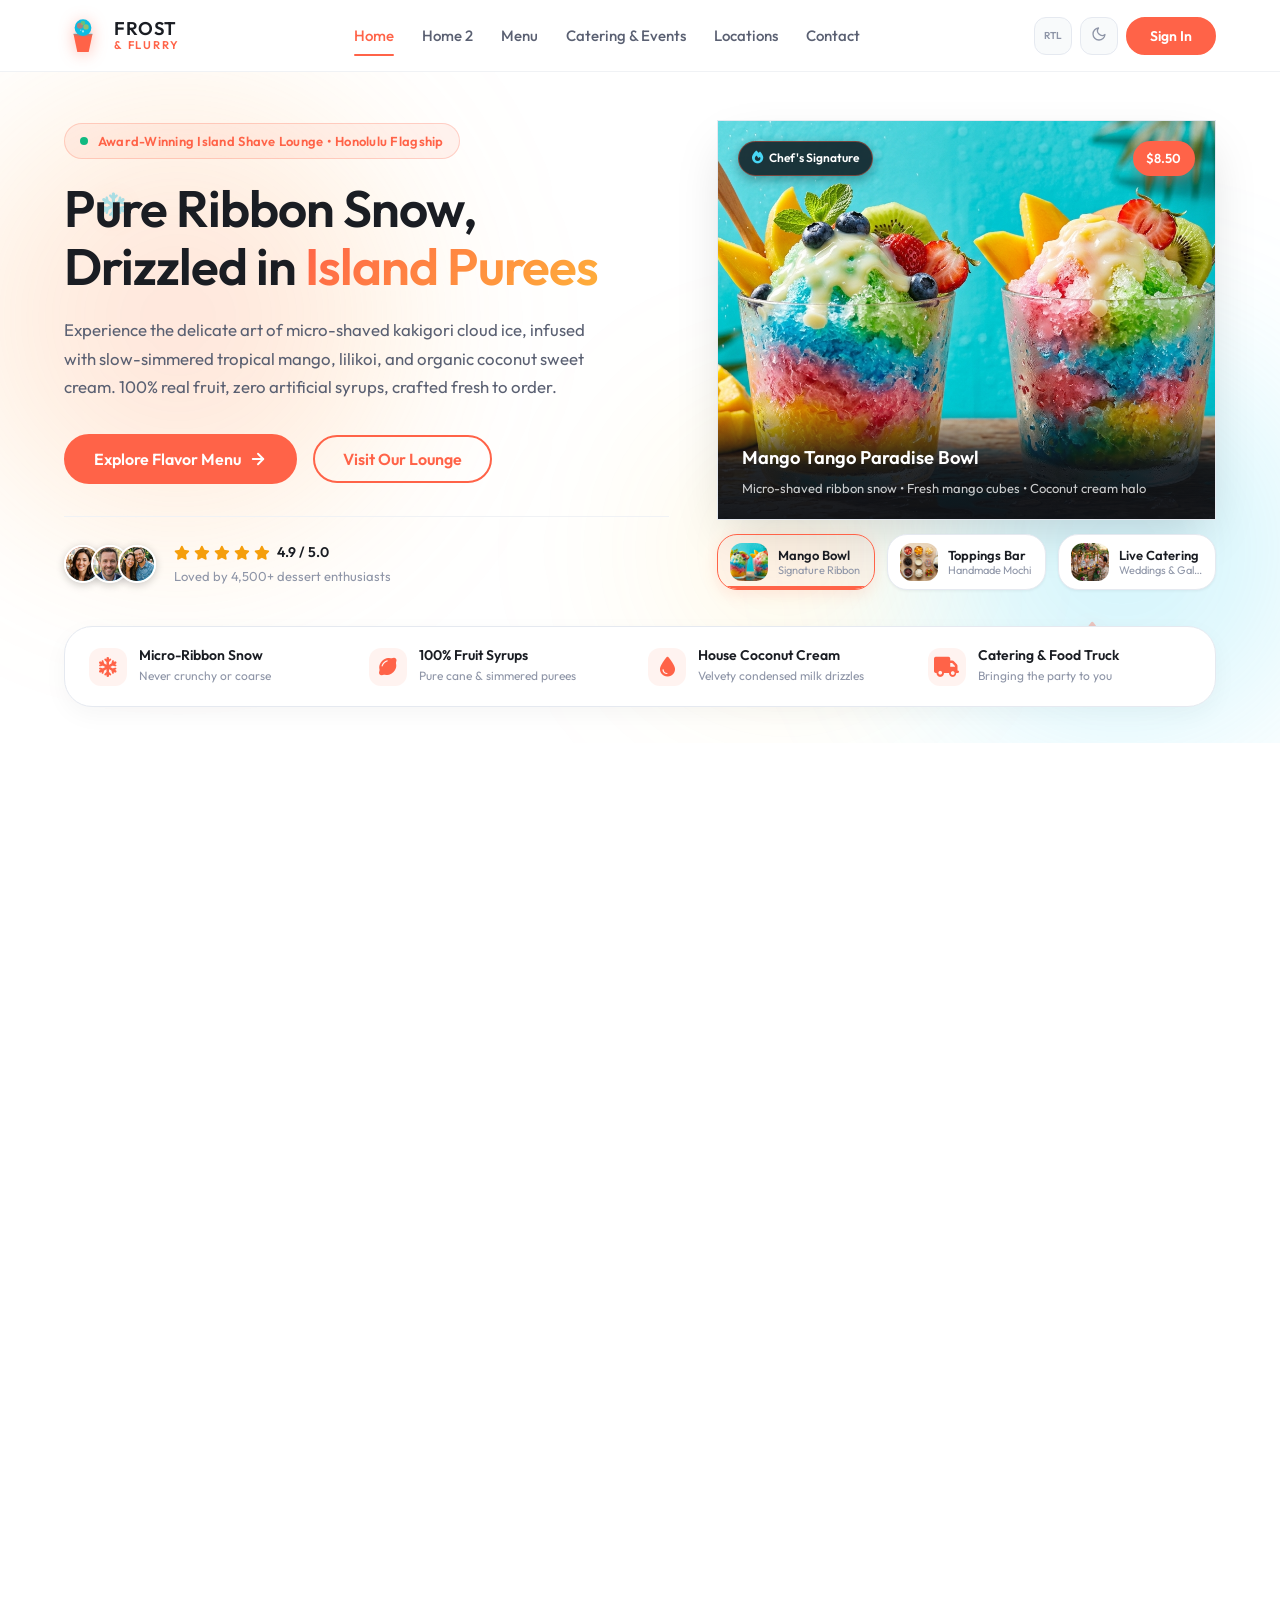
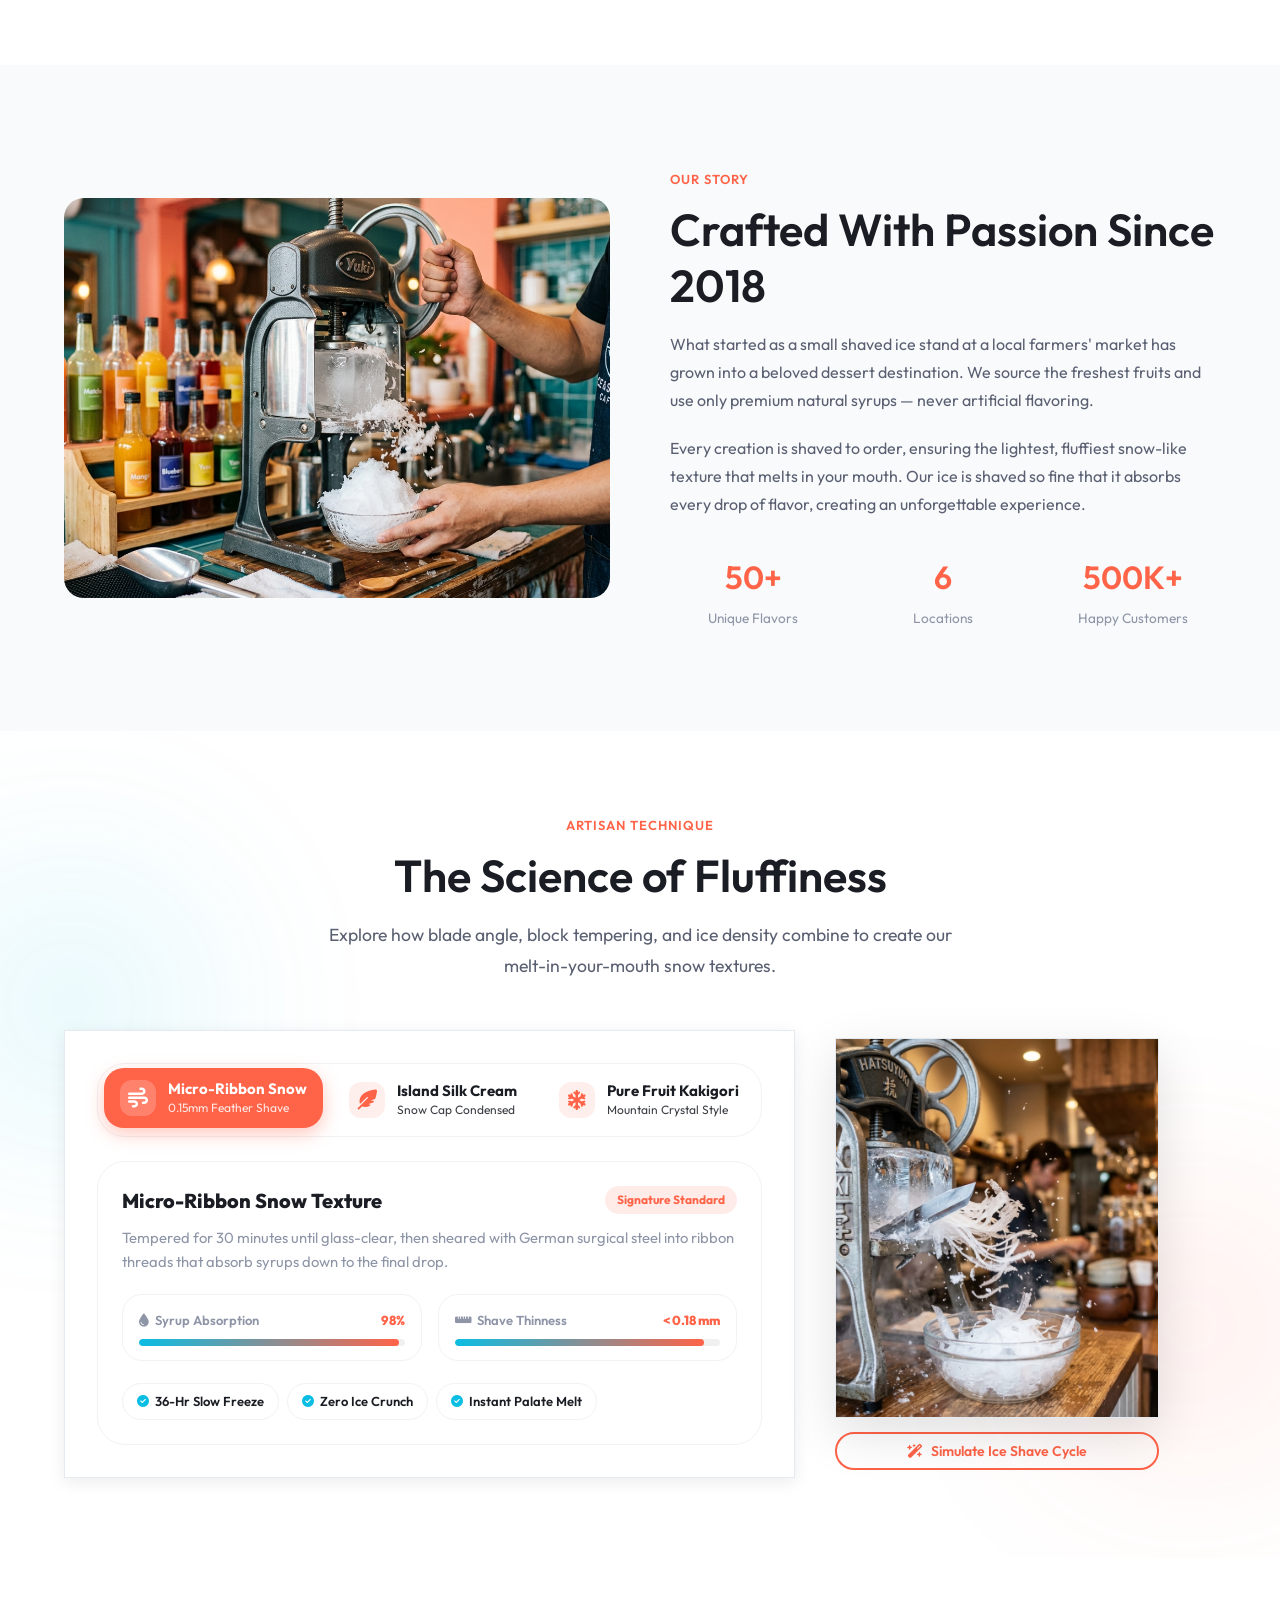
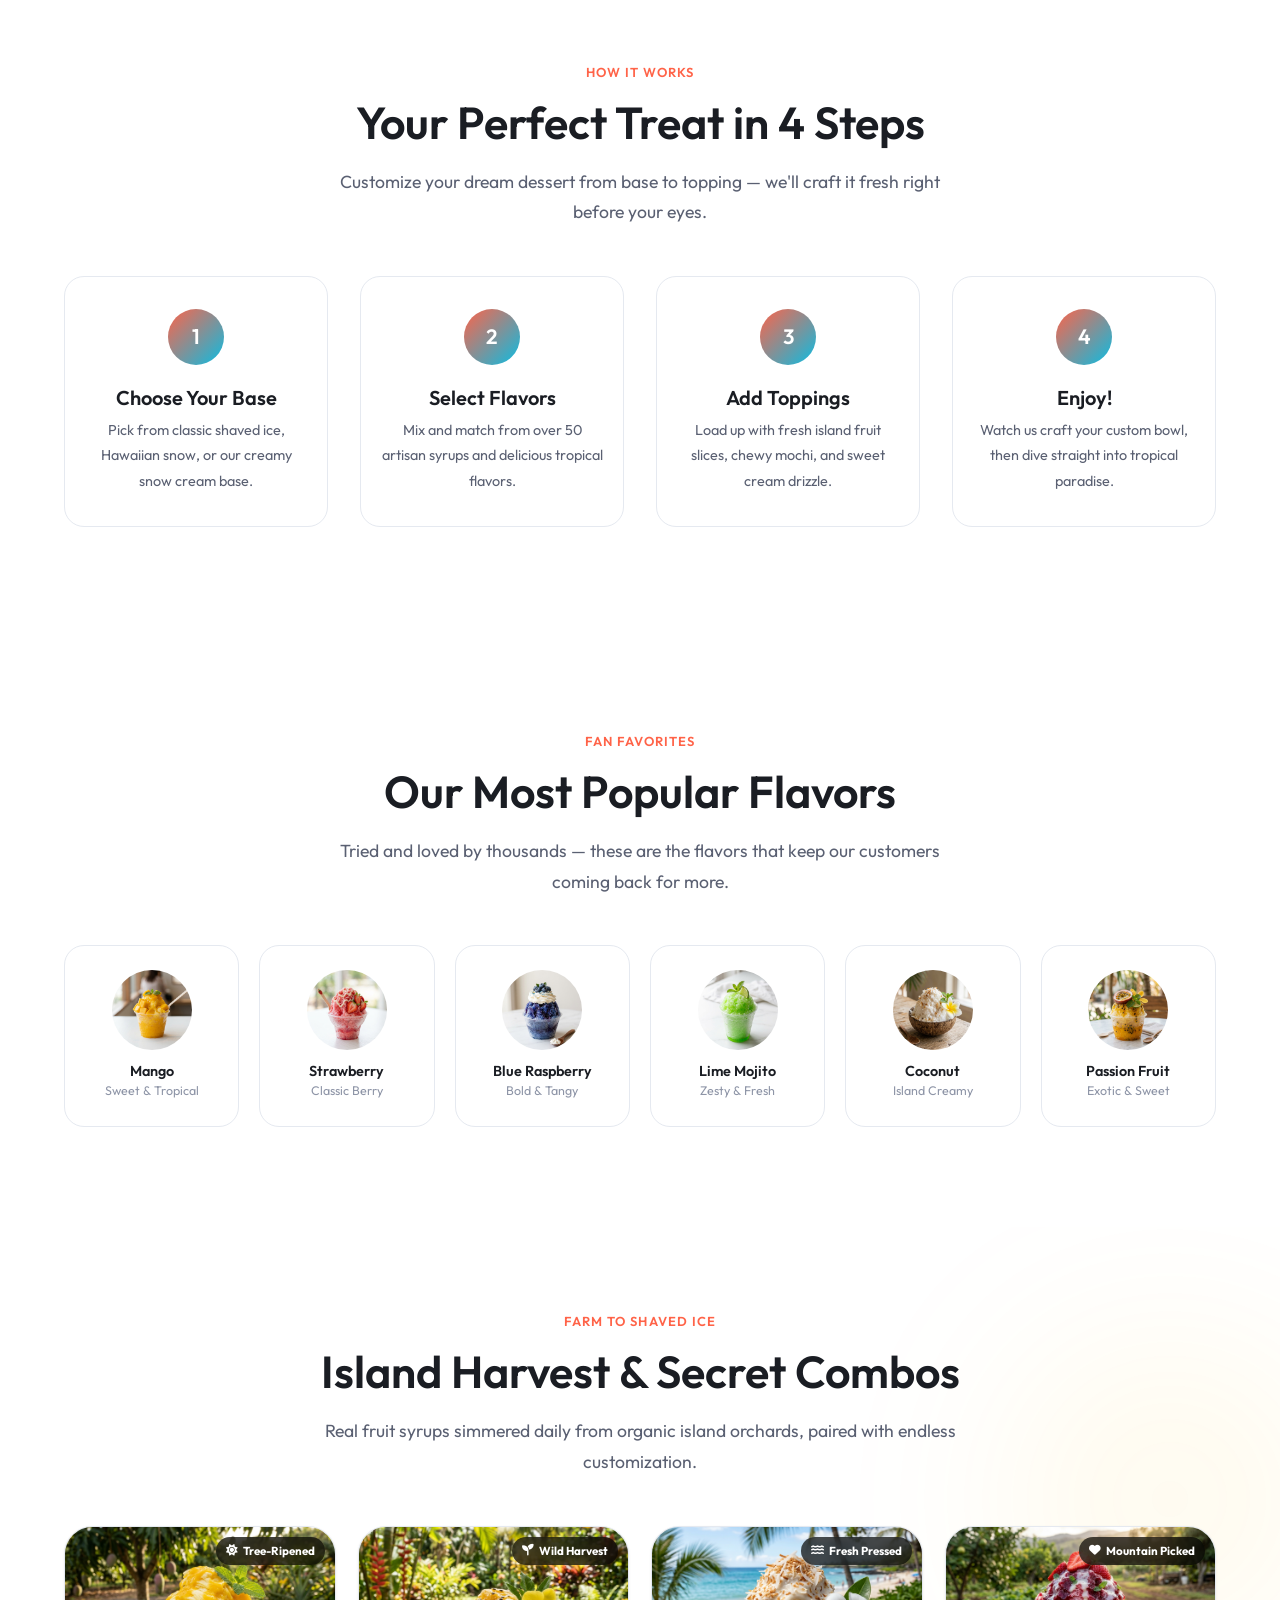
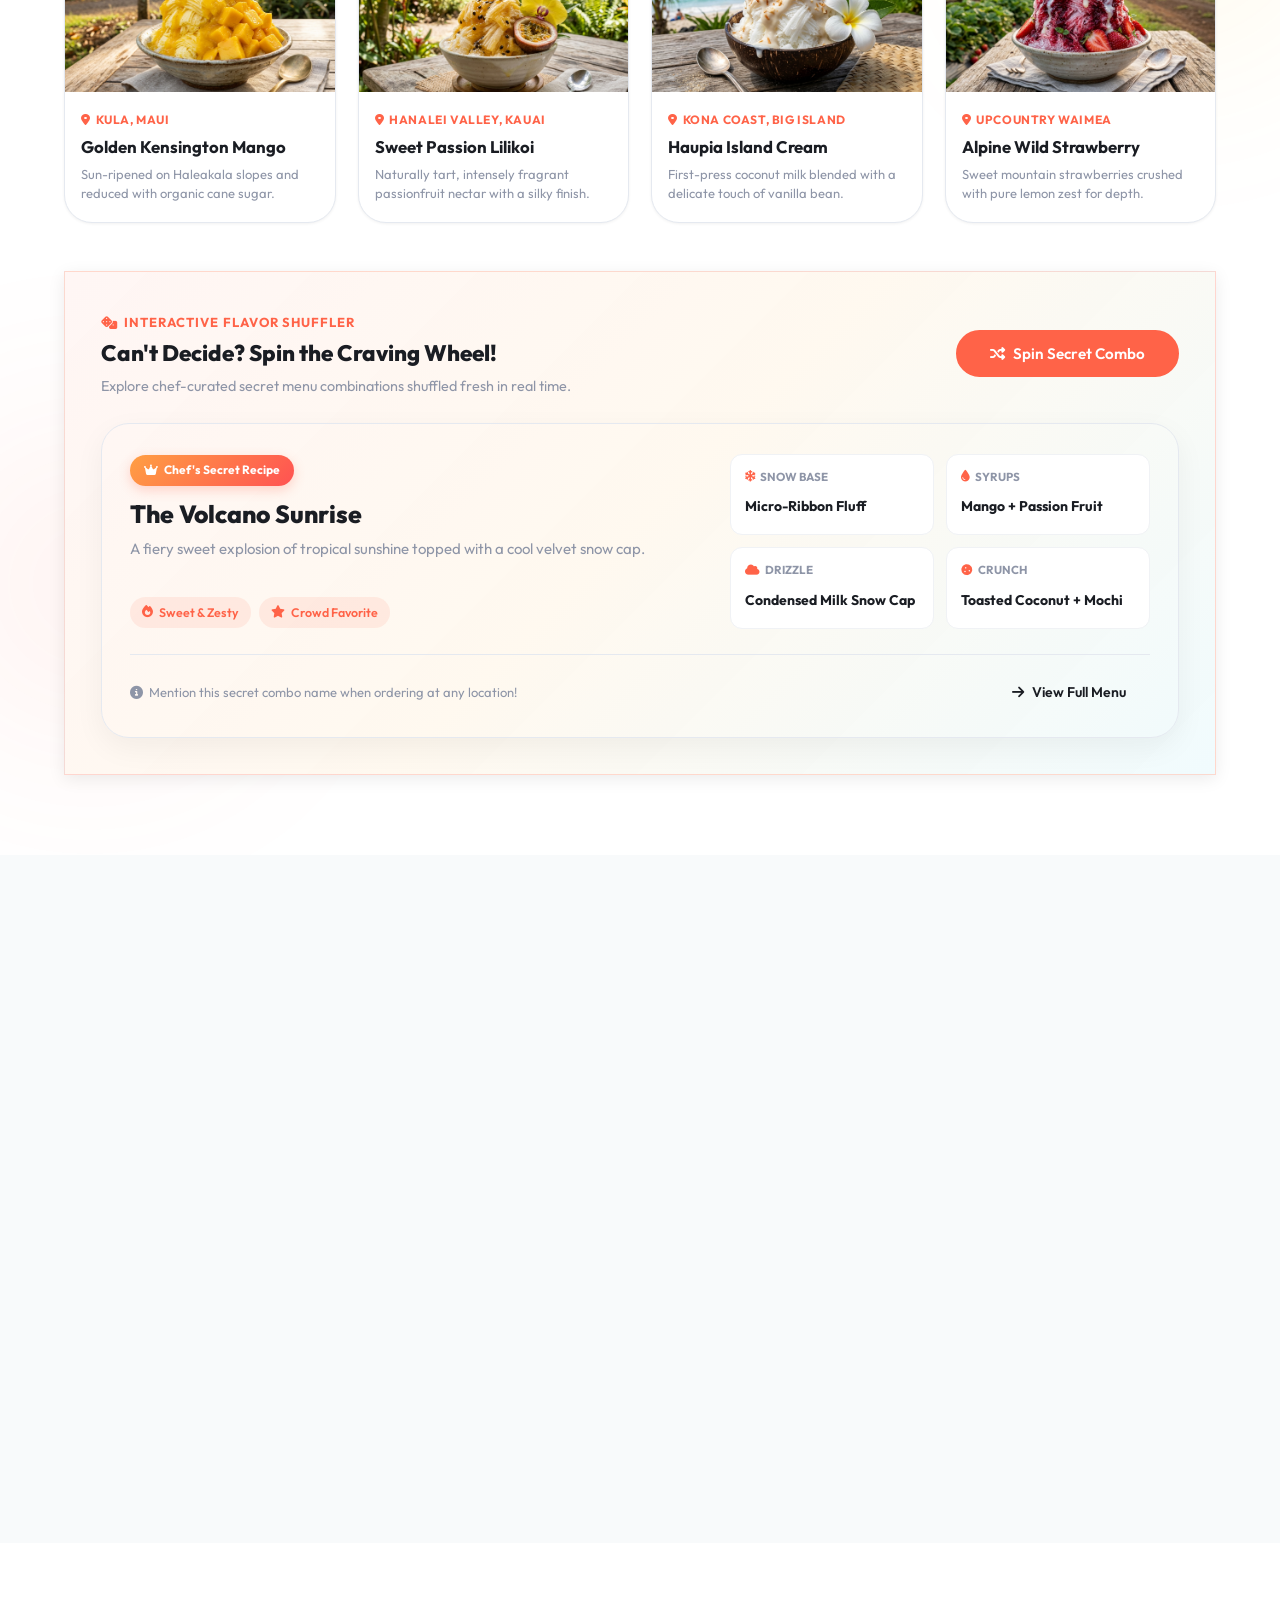
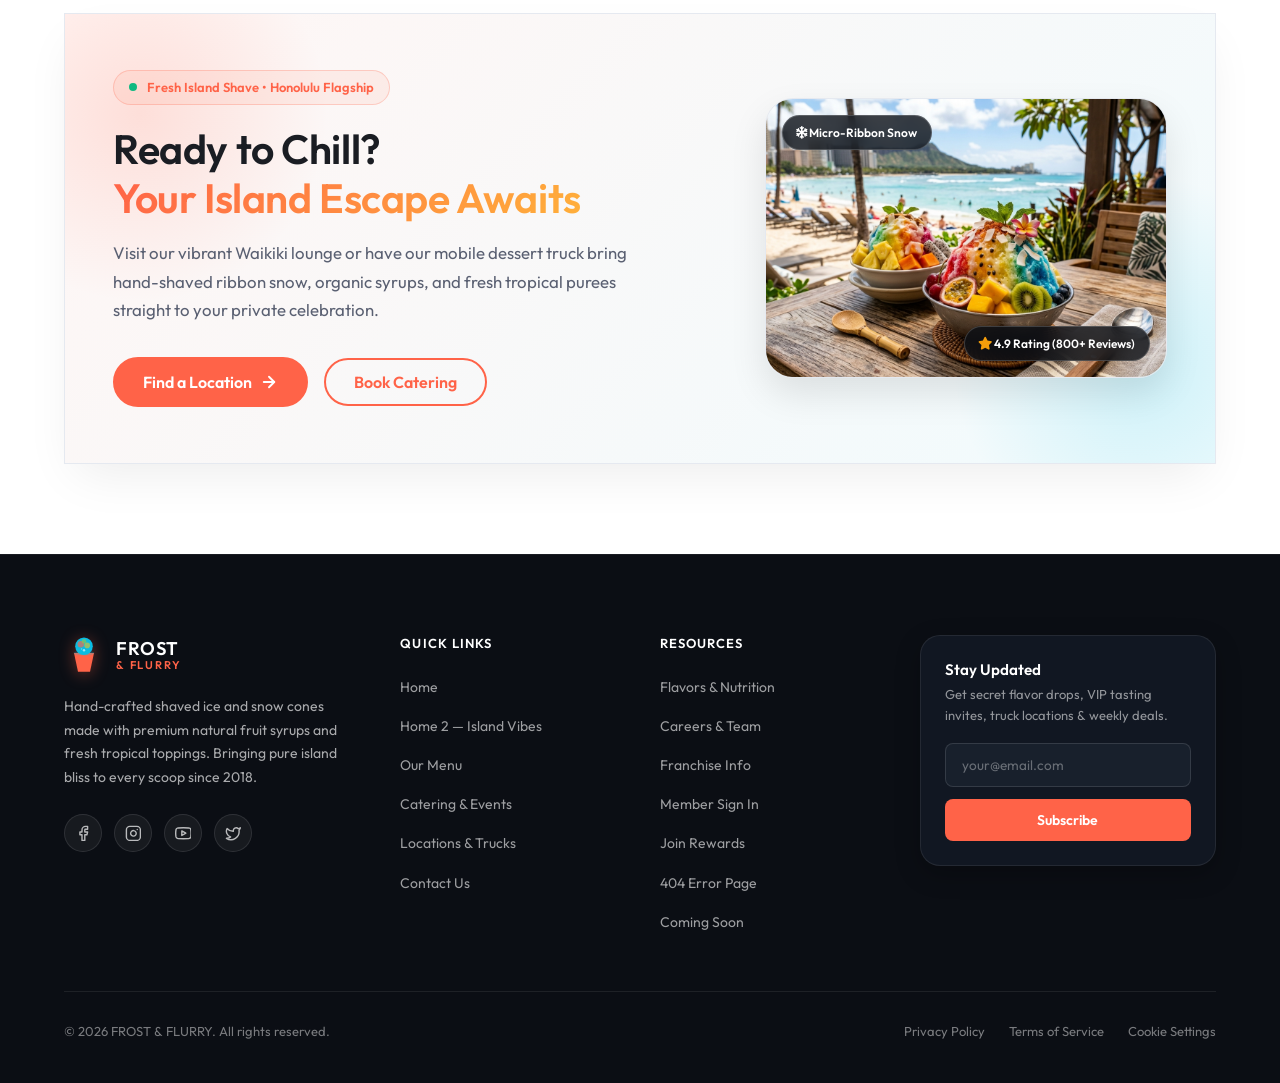
==== commit 3aa4ec5c: "feat: add custom image assets and update image references across HTML pages" ====
--- a/index.html
+++ b/index.html
@@ -63,9 +63,9 @@
                     <!-- Social Proof / Quality Strip -->
                     <div class="hero-proof-wrapper">
                         <div class="hero-avatar-stack">
-                            <span class="avatar-circle">AM</span>
-                            <span class="avatar-circle">DS</span>
-                            <span class="avatar-circle">KC</span>
+                            <span class="avatar-circle"><img src="assets/images/hero-avatar-am.jpg" alt="Aria Montgomery" loading="eager"></span>
+                            <span class="avatar-circle"><img src="assets/images/hero-avatar-ds.jpg" alt="David Sterling" loading="eager"></span>
+                            <span class="avatar-circle"><img src="assets/images/hero-avatar-kc.jpg" alt="Keahi &amp; Leilani Chen" loading="eager"></span>
                         </div>
                         <div class="hero-proof-text">
                             <div class="proof-rating">
@@ -360,7 +360,7 @@
                 <!-- Right: Visual Preview with Floating Badges & Action -->
                 <div class="craft-visual-wrapper fade-up">
                     <div class="craft-visual-frame" id="craft-visual-frame">
-                        <img id="craft-preview-img" src="assets/images/about-preparation.jpg" alt="Artisan Shaving Process" class="craft-image">
+                        <img id="craft-preview-img" src="assets/images/texture-micro-ribbon.jpg" alt="Artisan Shaving Process" class="craft-image">
                         <div class="craft-shave-overlay" id="craft-shimmer-effect"></div>
                     </div>
                     
@@ -583,7 +583,7 @@
                     </div>
                     <p class="testimonial-text">"The Mango Tango Bliss is unbelievable! The ice is so fine and fluffy it melts instantly on your tongue. Best shaved ice I've ever tasted — nothing else comes close!"</p>
                     <div class="testimonial-author">
-                        <div class="testimonial-avatar">SK</div>
+                        <div class="testimonial-avatar"><img src="assets/images/avatar-sarah-kim.jpg" alt="Sarah Kim" loading="lazy"></div>
                         <div class="testimonial-info">
                             <h4>Sarah Kim</h4>
                             <p>Regular Customer</p>
@@ -596,7 +596,7 @@
                     </div>
                     <p class="testimonial-text">"We hired Frost & Flurry for our daughter's party and it was the absolute highlight! The kids loved every flavor and the parents were so impressed. Truly amazing service!"</p>
                     <div class="testimonial-author">
-                        <div class="testimonial-avatar">MR</div>
+                        <div class="testimonial-avatar"><img src="assets/images/avatar-michael-rodriguez.jpg" alt="Michael Rodriguez" loading="lazy"></div>
                         <div class="testimonial-info">
                             <h4>Michael Rodriguez</h4>
                             <p>Event Customer</p>
@@ -609,7 +609,7 @@
                     </div>
                     <p class="testimonial-text">"Born and raised in Hawaii, I'm super picky about shaved ice. Frost & Flurry nails every single detail — perfect snow texture, rich house purees, and authentic island aloha!"</p>
                     <div class="testimonial-author">
-                        <div class="testimonial-avatar">LN</div>
+                        <div class="testimonial-avatar"><img src="assets/images/avatar-lani-nakamura.jpg" alt="Lani Nakamura" loading="lazy"></div>
                         <div class="testimonial-info">
                             <h4>Lani Nakamura</h4>
                             <p>Local Foodie</p>
--- a/style.css
+++ b/style.css
@@ -1257,8 +1257,8 @@
 }
 
 .avatar-circle {
-    width: 2.25rem;
-    height: 2.25rem;
+    width: 2.35rem;
+    height: 2.35rem;
     border-radius: 50%;
     background: linear-gradient(135deg, var(--primary), var(--secondary));
     color: #fff;
@@ -1268,8 +1268,19 @@
     font-size: 0.75rem;
     font-weight: 600;
     border: 2px solid var(--bg-card);
-    margin-left: -0.6rem;
-    box-shadow: 0 2px 6px rgba(0, 0, 0, 0.1);
+    margin-left: -0.65rem;
+    box-shadow: 0 2px 8px rgba(0, 0, 0, 0.2);
+    overflow: hidden;
+    position: relative;
+    flex-shrink: 0;
+}
+
+.avatar-circle img {
+    width: 100%;
+    height: 100%;
+    object-fit: cover;
+    display: block;
+    border-radius: 50%;
 }
 
 .avatar-circle:first-child {
@@ -1905,8 +1916,8 @@
     margin-top: auto;
 }
 .testimonial-avatar {
-    width: 44px;
-    height: 44px;
+    width: 48px;
+    height: 48px;
     border-radius: var(--radius-full);
     background: linear-gradient(135deg, var(--primary), var(--secondary));
     color: #fff;
@@ -1915,6 +1926,17 @@
     justify-content: center;
     font-weight: 600;
     font-size: 0.95rem;
+    overflow: hidden;
+    flex-shrink: 0;
+    border: 2px solid rgba(255, 99, 72, 0.4);
+    box-shadow: 0 4px 12px rgba(0, 0, 0, 0.15);
+}
+.testimonial-avatar img {
+    width: 100%;
+    height: 100%;
+    object-fit: cover;
+    display: block;
+    border-radius: var(--radius-full);
 }
 .testimonial-info h4 {
     font-size: 0.95rem;
@@ -2095,8 +2117,8 @@
 }
 
 .testimonial-avatar-ring {
-    width: 3.25rem;
-    height: 3.25rem;
+    width: 3.5rem;
+    height: 3.5rem;
     border-radius: 50%;
     background: linear-gradient(135deg, var(--primary), var(--secondary));
     color: #fff;
@@ -2108,7 +2130,16 @@
     box-shadow: 0 4px 14px rgba(255, 99, 72, 0.3);
     flex-shrink: 0;
     position: relative;
+    overflow: hidden;
+    border: 2px solid rgba(255, 99, 72, 0.5);
     animation: avatarPulseGlow 3s ease-in-out infinite alternate;
+}
+.testimonial-avatar-ring img {
+    width: 100%;
+    height: 100%;
+    object-fit: cover;
+    display: block;
+    border-radius: 50%;
 }
 @keyframes avatarPulseGlow {
     0% { box-shadow: 0 0 0 2px rgba(255, 99, 72, 0.35), 0 4px 14px rgba(255, 99, 72, 0.25); }
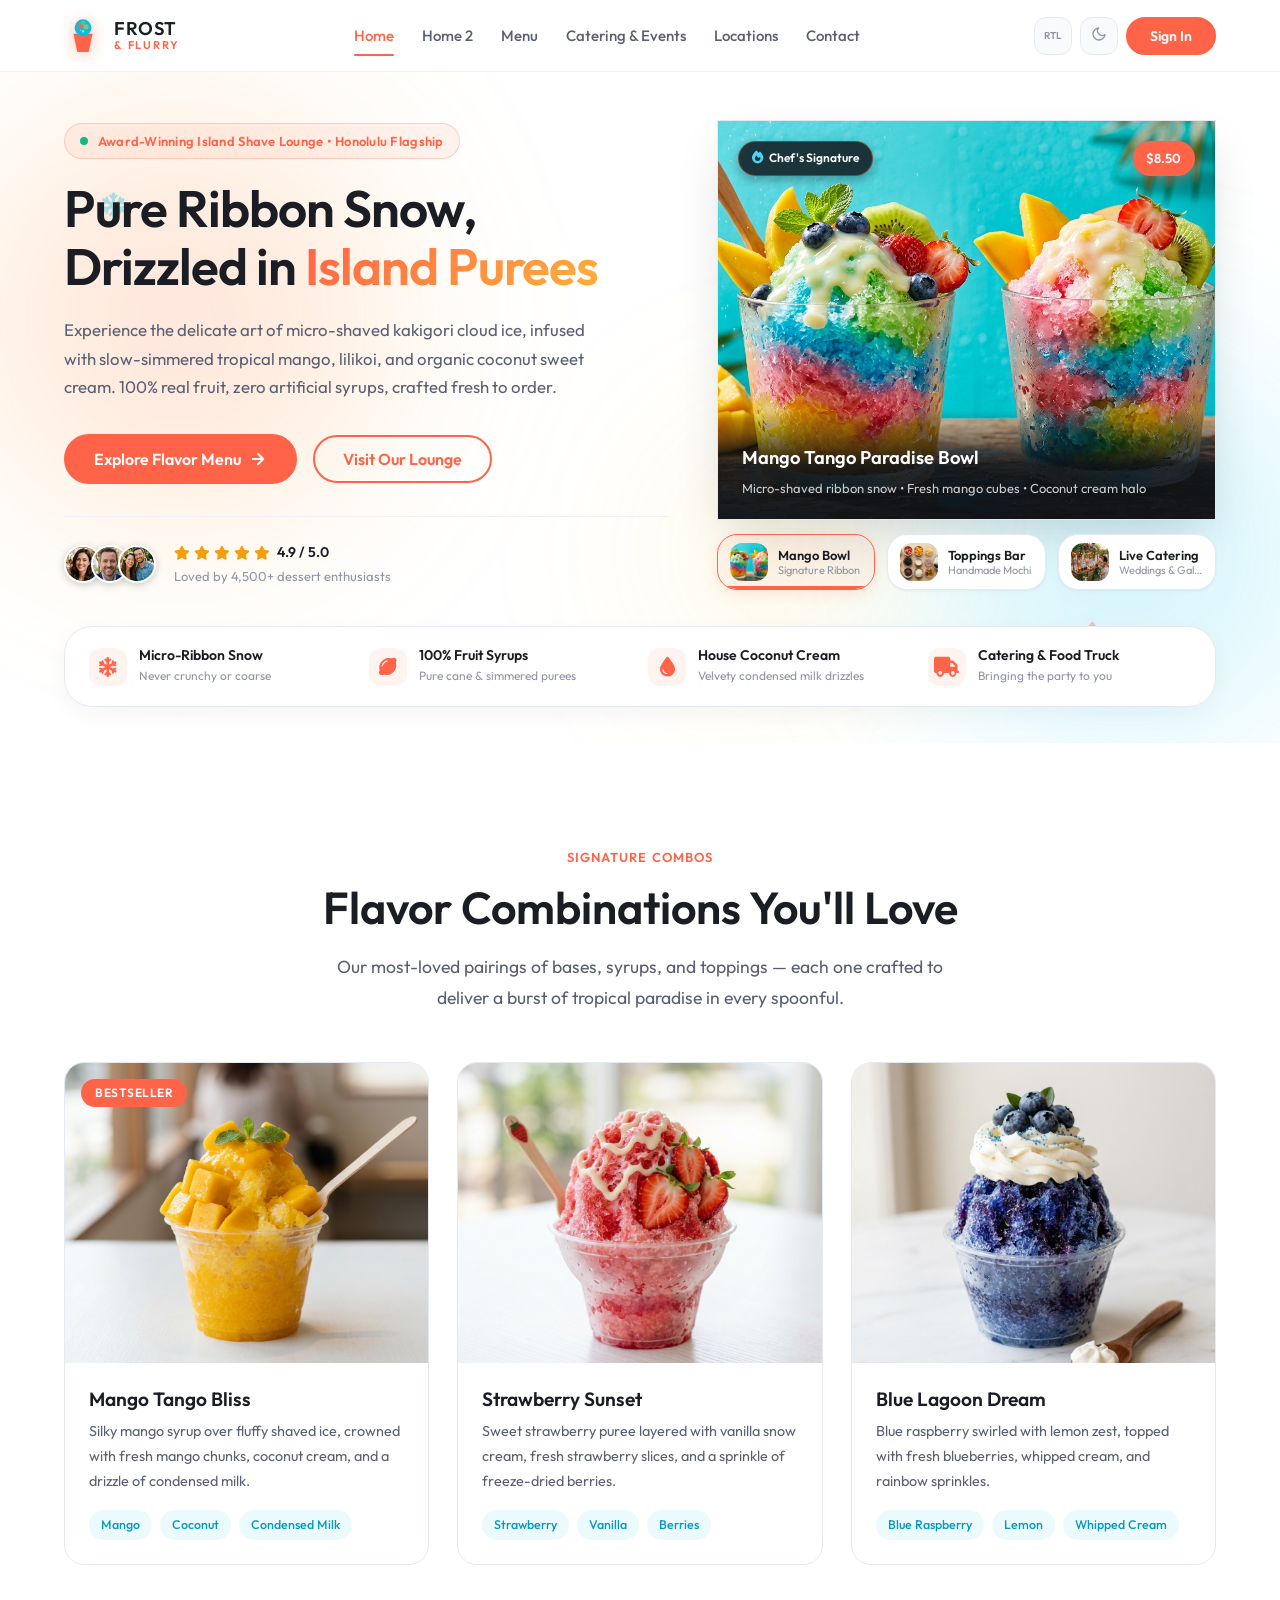
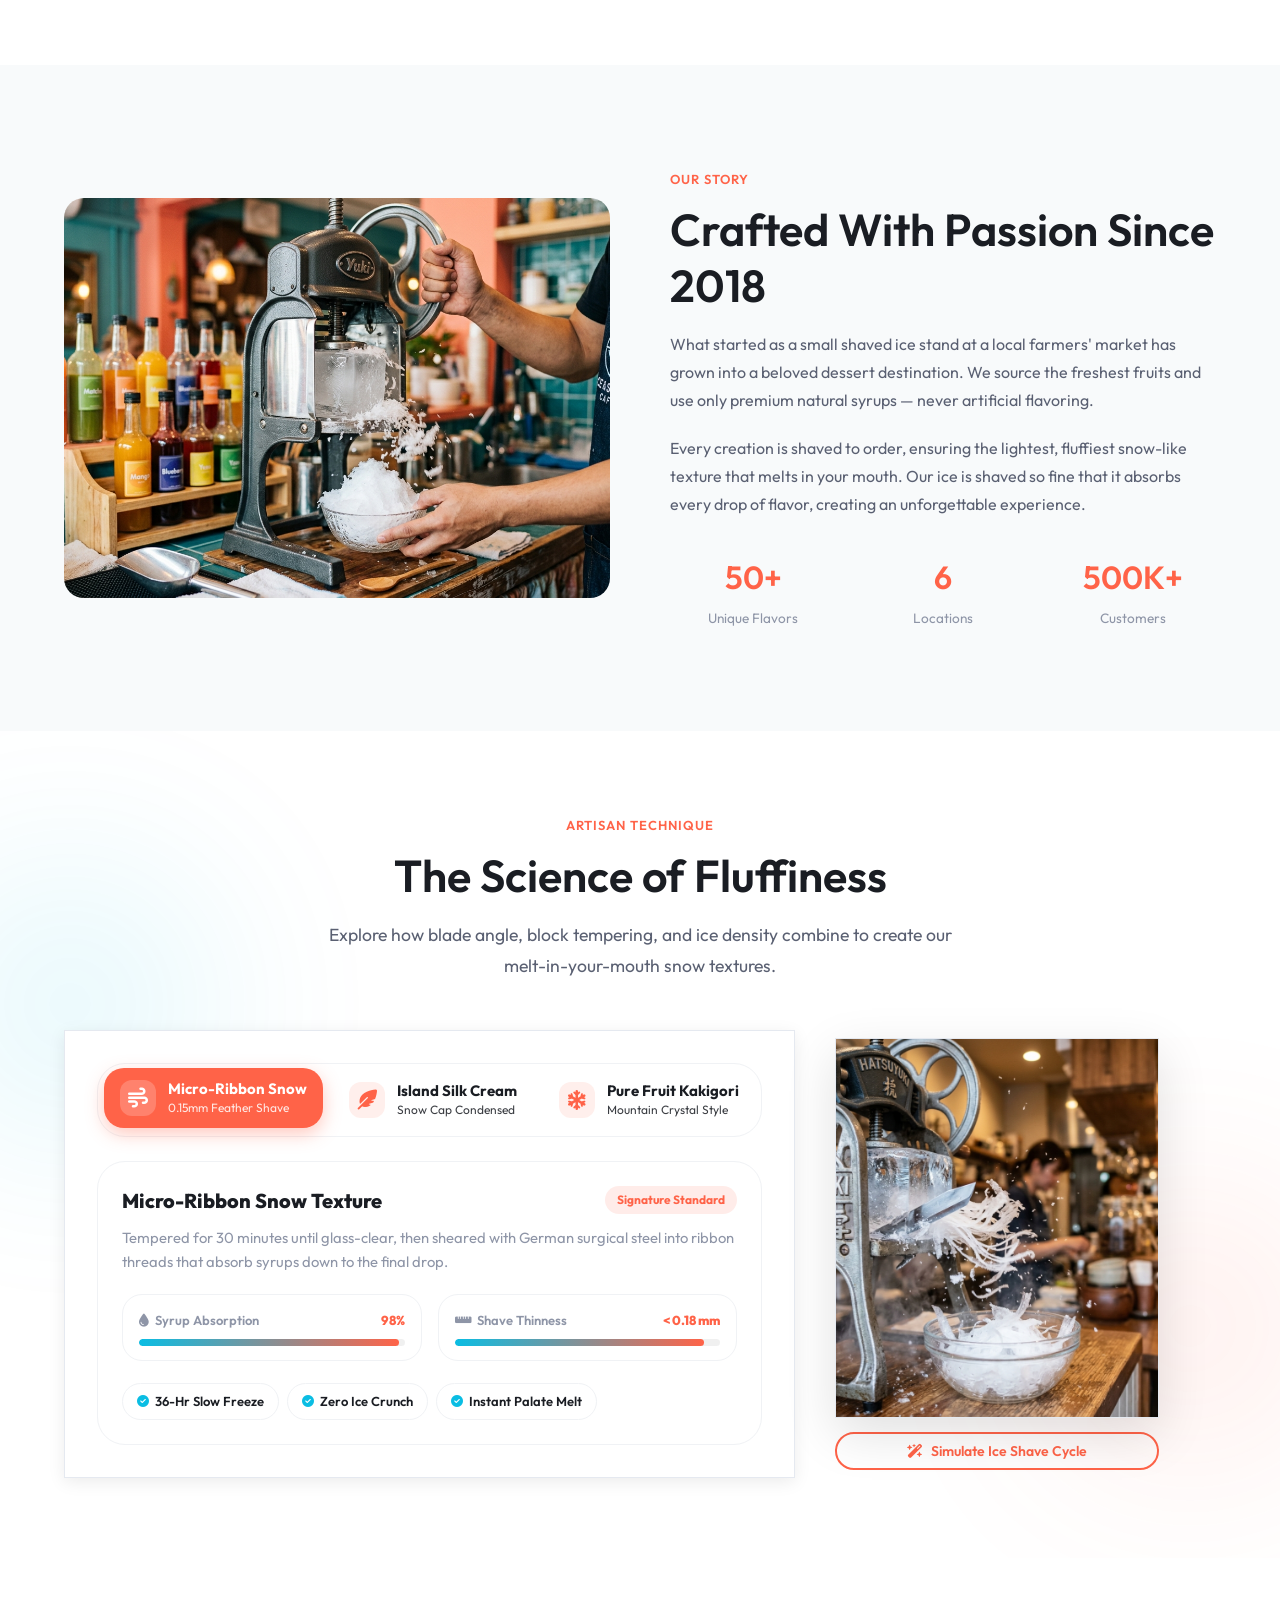
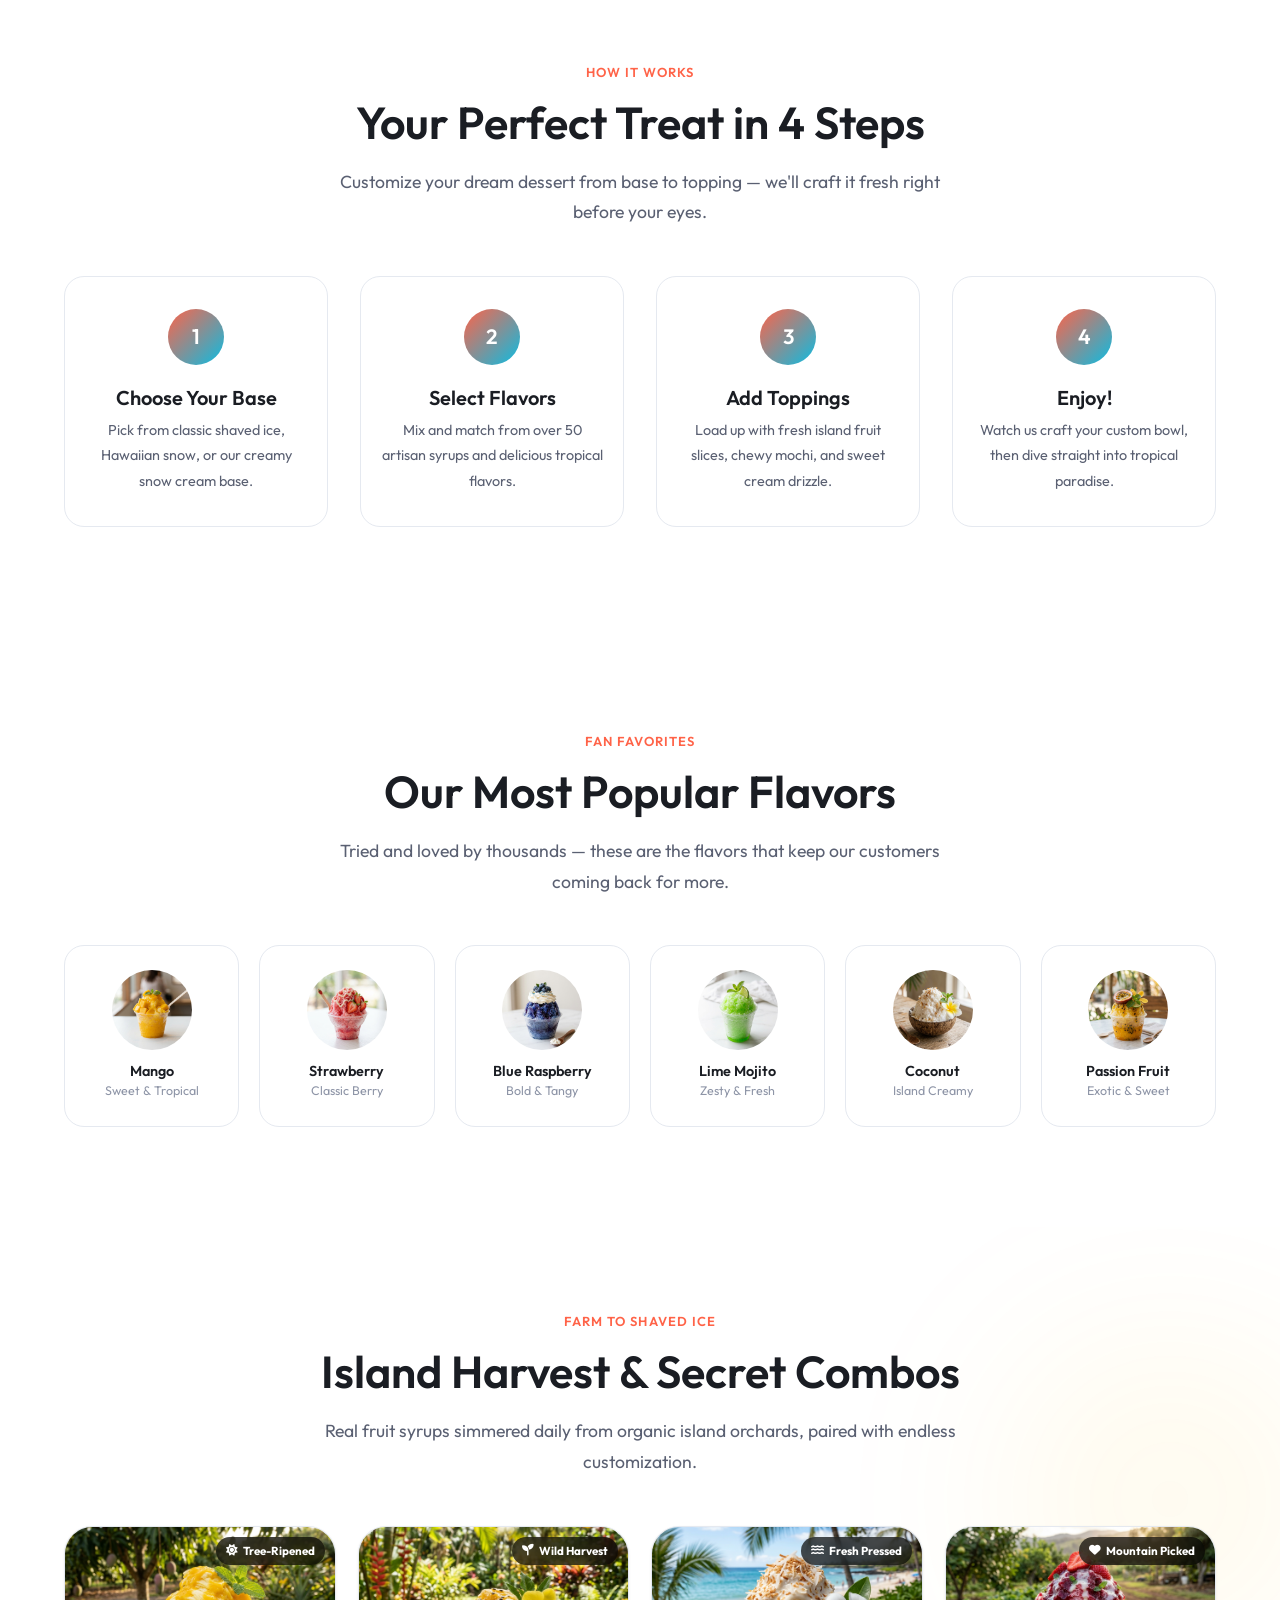
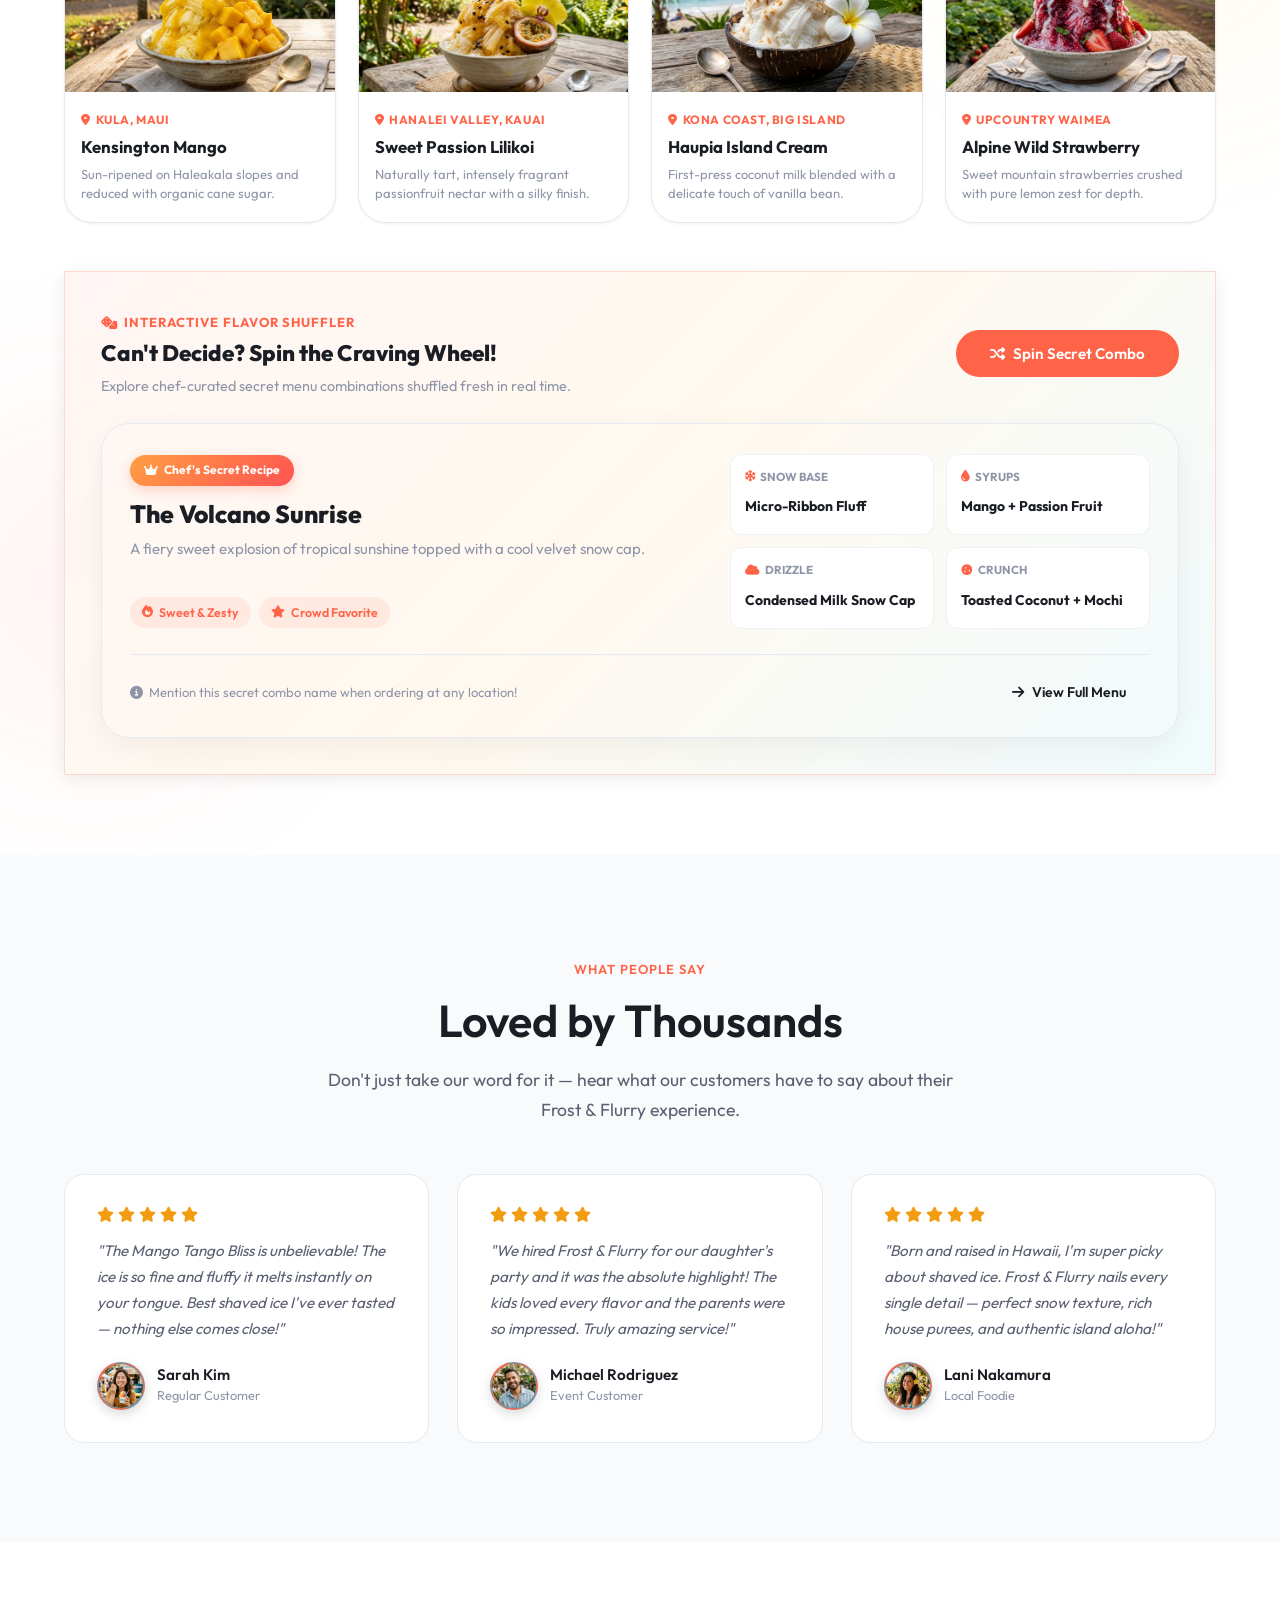
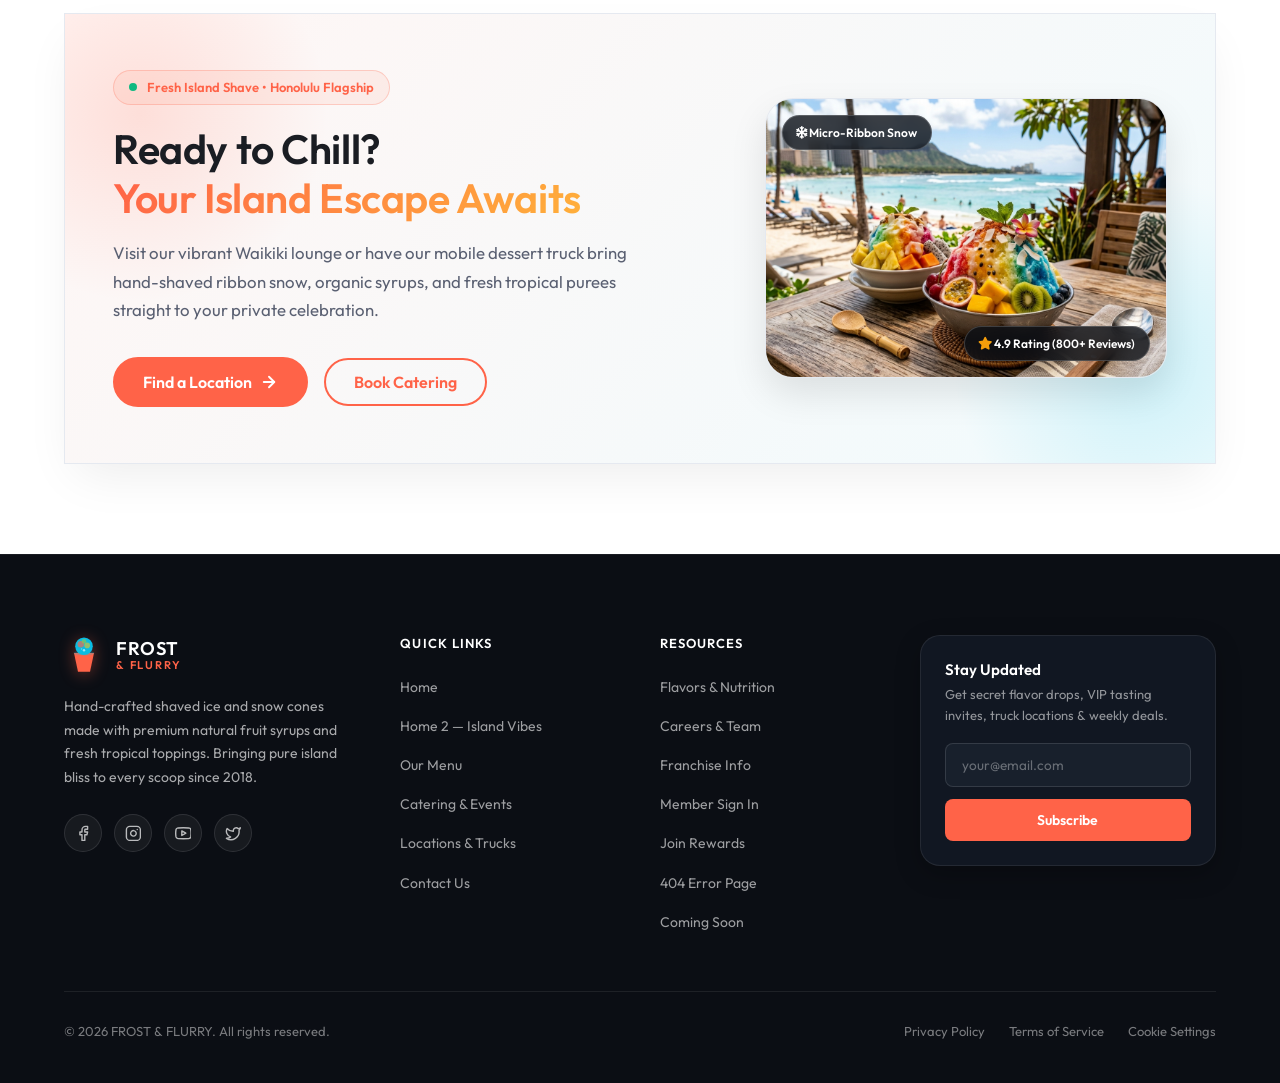
==== commit 6dc093c8: "feat: add service imagery and update cards, labels, and pricing sections across pages" ====
--- a/index.html
+++ b/index.html
@@ -275,7 +275,7 @@
                         </div>
                         <div class="stat-item">
                             <span class="stat-number">500K+</span>
-                            <span class="stat-label">Happy Customers</span>
+                            <span class="stat-label">Customers</span>
                         </div>
                     </div>
                 </div>
@@ -470,7 +470,7 @@
                     </div>
                     <div class="harvest-card-content">
                         <span class="harvest-origin"><i class="fa-solid fa-location-dot"></i> Kula, Maui</span>
-                        <h4 class="harvest-title">Golden Kensington Mango</h4>
+                        <h4 class="harvest-title">Kensington Mango</h4>
                         <p class="harvest-desc">Sun-ripened on Haleakala slopes and reduced with organic cane sugar.</p>
                     </div>
                 </div>
--- a/style.css
+++ b/style.css
@@ -86,6 +86,8 @@
     scroll-behavior: smooth;
     font-size: 16px;
     -webkit-text-size-adjust: 100%;
+    overflow-x: hidden;
+    max-width: 100%;
 }
 
 body {
@@ -95,7 +97,14 @@
     line-height: 1.7;
     font-weight: 400;
     overflow-x: hidden;
+    max-width: 100%;
+    width: 100%;
+    position: relative;
     transition: background var(--transition), color var(--transition);
+}
+
+section {
+    overflow-x: clip;
 }
 
 body.nav-open { overflow: hidden; }
@@ -1775,6 +1784,7 @@
 .about-home {
     padding: var(--section-padding);
     background: var(--bg-alt);
+    overflow: hidden;
 }
 .about-home-grid {
     display: grid;
@@ -2581,14 +2591,21 @@
 .cta-luxe-feat {
     display: flex;
     align-items: center;
+    justify-content: center;
     gap: 12px;
-    background: rgba(255, 255, 255, 0.05);
-    border: 1px solid rgba(255, 255, 255, 0.08);
+    background: rgba(255, 255, 255, 0.02);
+    border: 1px solid rgba(255, 255, 255, 0.06);
     border-radius: var(--radius-lg);
     padding: 14px 18px;
     text-align: left;
     backdrop-filter: blur(8px);
     -webkit-backdrop-filter: blur(8px);
+    transition: var(--transition);
+}
+
+.cta-luxe-feat:hover {
+    background: rgba(255, 255, 255, 0.04);
+    border-color: rgba(255, 255, 255, 0.1);
 }
 
 [dir="rtl"] .cta-luxe-feat {
@@ -2605,7 +2622,7 @@
     width: 38px;
     height: 38px;
     border-radius: var(--radius-md);
-    background: rgba(255, 255, 255, 0.08);
+    background: rgba(255, 255, 255, 0.05);
 }
 
 .cta-luxe-feat strong {
@@ -2657,6 +2674,10 @@
     .cta-luxe-features {
         grid-template-columns: 1fr;
         gap: 12px;
+        max-width: 480px;
+        margin-left: auto;
+        margin-right: auto;
+        width: 100%;
     }
 }
 
@@ -4651,23 +4672,39 @@
 }
 .menu-item:hover .menu-item-img img { transform: scale(1.06); }
 .menu-item-body {
-    padding: 20px;
+    padding: 22px;
+    display: flex;
+    flex-direction: column;
 }
 .menu-item-header {
-    display: flex;
+    margin-bottom: 8px;
+}
+.menu-item-header h4 {
+    font-size: 1.1rem;
+    font-weight: 600;
+    color: var(--text);
+}
+.menu-item-body p {
+    font-size: 0.88rem;
+    font-weight: 400;
+    color: var(--text-muted);
+    line-height: 1.55;
+    margin-bottom: 18px;
+    flex-grow: 1;
+}
+.menu-item-footer {
+    display: flex;
+    align-items: center;
     justify-content: space-between;
-    align-items: center;
-    margin-bottom: 8px;
-}
-.menu-item-header h4 { font-size: 1.05rem; font-weight: 600; }
+    margin-top: auto;
+    padding-top: 14px;
+    border-top: 1px solid var(--border);
+}
 .menu-item-price {
-    font-size: 1.1rem;
-    font-weight: 600;
+    font-size: 1.18rem;
+    font-weight: 700;
     color: var(--primary);
-}
-.menu-item-body p {
-    font-size: 0.85rem;
-    font-weight: 400;
+    line-height: 1;
 }
 
 /* ================================================================
@@ -4698,13 +4735,11 @@
 .service-card {
     background: var(--bg-card);
     border-radius: var(--radius-lg);
-    padding: 36px 28px;
+    overflow: hidden;
     border: 1px solid var(--border);
-    text-align: center;
     transition: all var(--transition);
     display: flex;
     flex-direction: column;
-    align-items: center;
     height: 100%;
 }
 .service-card:hover {
@@ -4712,38 +4747,69 @@
     box-shadow: var(--shadow-lg);
     border-color: var(--primary-light);
 }
-.service-icon {
-    width: 64px;
-    height: 64px;
-    border-radius: var(--radius-lg);
-    background: rgba(255,99,72,0.08);
+.service-card-img {
+    position: relative;
+    height: 220px;
+    width: 100%;
+    overflow: hidden;
+    background: var(--bg-surface);
+}
+.service-card-img img {
+    width: 100%;
+    height: 100%;
+    object-fit: cover;
+    object-position: center;
+    transition: transform var(--transition-slow);
+}
+.service-card:hover .service-card-img img {
+    transform: scale(1.06);
+}
+.service-icon-badge {
+    position: absolute;
+    bottom: 14px;
+    right: 14px;
+    width: 44px;
+    height: 44px;
+    border-radius: var(--radius-md);
+    background: rgba(255, 255, 255, 0.92);
+    backdrop-filter: blur(8px);
     color: var(--primary);
     display: inline-flex;
     align-items: center;
     justify-content: center;
-    margin-bottom: 20px;
-}
-.service-icon svg,
-.service-icon i {
-    width: 28px;
-    height: 28px;
-    font-size: 26px;
-    display: flex;
-    align-items: center;
-    justify-content: center;
-}
-.dark .service-icon { background: rgba(255,99,72,0.12); }
-.service-card h3 {
+    box-shadow: 0 4px 12px rgba(0, 0, 0, 0.15);
     font-size: 1.15rem;
+    transition: transform 0.25s ease;
+}
+.dark .service-icon-badge {
+    background: rgba(30, 41, 59, 0.9);
+    color: var(--primary-light);
+}
+.service-card:hover .service-icon-badge {
+    transform: scale(1.1);
+}
+.service-card-body {
+    padding: 26px 24px;
+    display: flex;
+    flex-direction: column;
+    align-items: center;
+    text-align: center;
+    flex: 1;
+}
+.service-card-body h3 {
+    font-size: 1.2rem;
+    font-weight: 600;
     margin-bottom: 10px;
-}
-.service-card p {
-    font-size: 0.9rem;
+    color: var(--text);
+}
+.service-card-body p {
+    font-size: 0.92rem;
+    color: var(--text-muted);
+    line-height: 1.55;
     margin-bottom: 24px;
-    font-weight: 400;
     flex: 1;
 }
-.service-card .btn {
+.service-card-body .btn {
     margin-top: auto;
 }
 
@@ -5773,22 +5839,71 @@
         --container-padding: 1.25rem;
     }
     .combo-grid { grid-template-columns: repeat(2, 1fr); }
+    .combo-grid .combo-card:last-child:nth-child(odd) {
+        grid-column: 1 / -1;
+        justify-self: center;
+        margin-left: auto;
+        margin-right: auto;
+        width: 100%;
+        max-width: calc((100% - 28px) / 2);
+    }
     .steps-row { grid-template-columns: repeat(2, 1fr); }
     .testimonial-grid { grid-template-columns: repeat(2, 1fr); }
+    .testimonial-grid .testimonial-card:last-child:nth-child(odd) {
+        grid-column: 1 / -1;
+        justify-self: center;
+        margin-left: auto;
+        margin-right: auto;
+        width: 100%;
+        max-width: calc((100% - 28px) / 2);
+    }
     .flavors-scroll { grid-template-columns: repeat(3, 1fr); }
-    .hero-2-grid { grid-template-columns: 1fr; text-align: center; }
-    .hero-2-content { order: 2; }
-    .hero-2-img { order: 1; max-height: 400px; }
+    .hero-2-grid { grid-template-columns: 1fr; text-align: center; gap: 36px; }
+    .hero-2-content { order: 1; max-width: 700px; margin: 0 auto; }
+    .hero-2-collage { order: 2; height: 380px; max-width: 580px; margin: 0 auto; }
+    .hero-2-img { order: 2; max-height: 400px; }
     .hero-2-img img { height: 400px; }
     .ribbon-grid { grid-template-columns: repeat(2, 1fr); }
     .mosaic-grid { grid-template-columns: repeat(2, 1fr); grid-template-rows: auto; }
     .mosaic-item:first-child { grid-row: auto; }
+    .mosaic-grid .mosaic-item:last-child:nth-child(odd) {
+        grid-column: 1 / -1;
+        justify-self: center;
+        margin-left: auto;
+        margin-right: auto;
+        width: 100%;
+        max-width: calc((100% - 20px) / 2);
+    }
     .creation-grid { grid-template-columns: repeat(2, 1fr); }
+    .creation-grid .creation-card:last-child:nth-child(odd) {
+        grid-column: 1 / -1;
+        justify-self: center;
+        margin-left: auto;
+        margin-right: auto;
+        width: 100%;
+        max-width: calc((100% - 28px) / 2);
+    }
     .timeline-row::before { display: none; }
-    .insta-grid { grid-template-columns: repeat(3, 1fr); }
+    .insta-grid { grid-template-columns: repeat(2, 1fr); gap: 20px; }
     .menu-grid { grid-template-columns: repeat(2, 1fr); }
+    .menu-grid .menu-item:last-child:nth-child(odd) {
+        grid-column: 1 / -1;
+        justify-self: center;
+        margin-left: auto;
+        margin-right: auto;
+        width: 100%;
+        max-width: calc((100% - 24px) / 2);
+    }
     .services-grid { grid-template-columns: repeat(2, 1fr); }
     .packages-grid { grid-template-columns: repeat(2, 1fr); }
+    .packages-grid .package-card:last-child:nth-child(odd) {
+        grid-column: 1 / -1;
+        justify-self: center;
+        margin-left: auto;
+        margin-right: auto;
+        width: 100%;
+        max-width: calc((100% - 28px) / 2);
+    }
     .locations-grid { grid-template-columns: repeat(2, 1fr); }
     .contact-grid { grid-template-columns: 1fr; }
     .footer-grid { grid-template-columns: repeat(2, 1fr); }
@@ -5808,6 +5923,30 @@
     .header-actions .btn { display: none; }
     .mobile-menu-btn { display: flex; }
 
+    .slide-left,
+    .slide-right {
+        transform: translateY(20px);
+    }
+    .slide-left.animate-in,
+    .slide-right.animate-in {
+        transform: translateY(0);
+    }
+
+    .hero-glow-orb,
+    .craft-glow,
+    .harvest-glow,
+    .cta-glow-orb {
+        max-width: 220px !important;
+        max-height: 220px !important;
+        opacity: 0.5;
+    }
+    .hero-glow-2,
+    .craft-glow-right,
+    .harvest-glow-top,
+    .cta-glow-right {
+        right: 0 !important;
+    }
+
     .hero { min-height: 70vh; padding: 44px 0 40px; }
     .hero-2,
     .hero-home2 { padding: 44px 0 40px; }
@@ -5815,24 +5954,63 @@
     .hero-actions { justify-content: center; }
 
     .combo-grid { grid-template-columns: 1fr; max-width: 440px; margin: 0 auto; }
+    .combo-grid .combo-card:last-child:nth-child(odd) {
+        grid-column: auto;
+        margin-left: 0;
+        margin-right: 0;
+        max-width: 100%;
+    }
     .about-home-grid { grid-template-columns: 1fr; text-align: center; }
     .about-home-img img { height: 300px; }
     .about-stats { grid-template-columns: repeat(3, 1fr); }
     .steps-row { grid-template-columns: 1fr; max-width: 400px; margin: 0 auto; }
     .testimonial-grid { grid-template-columns: 1fr; max-width: 480px; margin: 0 auto; }
+    .testimonial-grid .testimonial-card:last-child:nth-child(odd) {
+        grid-column: auto;
+        margin-left: 0;
+        margin-right: 0;
+        max-width: 100%;
+    }
     .flavors-scroll { grid-template-columns: repeat(3, 1fr); }
 
     .hero-2-grid { gap: 32px; }
     .hero-2-img img { height: 320px; }
     .ribbon-grid { grid-template-columns: repeat(2, 1fr); }
     .mosaic-grid { grid-template-columns: 1fr; grid-template-rows: auto; }
+    .mosaic-grid .mosaic-item:last-child:nth-child(odd) {
+        grid-column: auto;
+        margin-left: 0;
+        margin-right: 0;
+        max-width: 100%;
+    }
     .creation-grid { grid-template-columns: 1fr; max-width: 440px; margin: 0 auto; }
+    .creation-grid .creation-card:last-child:nth-child(odd) {
+        grid-column: auto;
+        margin-left: 0;
+        margin-right: 0;
+        max-width: 100%;
+    }
     .timeline-row { grid-template-columns: 1fr; max-width: 400px; margin: 0 auto; }
     .insta-grid { grid-template-columns: repeat(2, 1fr); }
 
-    .menu-grid { grid-template-columns: 1fr; max-width: 440px; margin: 0 auto; }
+    .menu-grid { grid-template-columns: repeat(2, 1fr); gap: 20px; max-width: 100%; margin: 0; }
+    .menu-grid .menu-item:last-child:nth-child(odd) {
+        grid-column: 1 / -1;
+        justify-self: center;
+        margin-left: auto;
+        margin-right: auto;
+        width: 100%;
+        max-width: calc((100% - 20px) / 2);
+    }
+    .menu-item-img { height: 230px; }
     .services-grid { grid-template-columns: 1fr; max-width: 440px; margin: 0 auto; }
     .packages-grid { grid-template-columns: 1fr; max-width: 400px; margin: 0 auto; }
+    .packages-grid .package-card:last-child:nth-child(odd) {
+        grid-column: auto;
+        margin-left: 0;
+        margin-right: 0;
+        max-width: 100%;
+    }
     .event-gallery-grid { grid-template-columns: 1fr; }
     .event-gallery-item { height: 240px; }
     .locations-grid { grid-template-columns: 1fr; max-width: 440px; margin: 0 auto; }
@@ -5885,6 +6063,20 @@
     }
     .social-btn {
         padding: 0.625rem;
+    }
+    .menu-grid {
+        grid-template-columns: 1fr;
+        max-width: 420px;
+        margin: 0 auto;
+    }
+    .menu-grid .menu-item:last-child:nth-child(odd) {
+        grid-column: auto;
+        margin-left: 0;
+        margin-right: 0;
+        max-width: 100%;
+    }
+    .menu-item-img {
+        height: 240px;
     }
 }
 
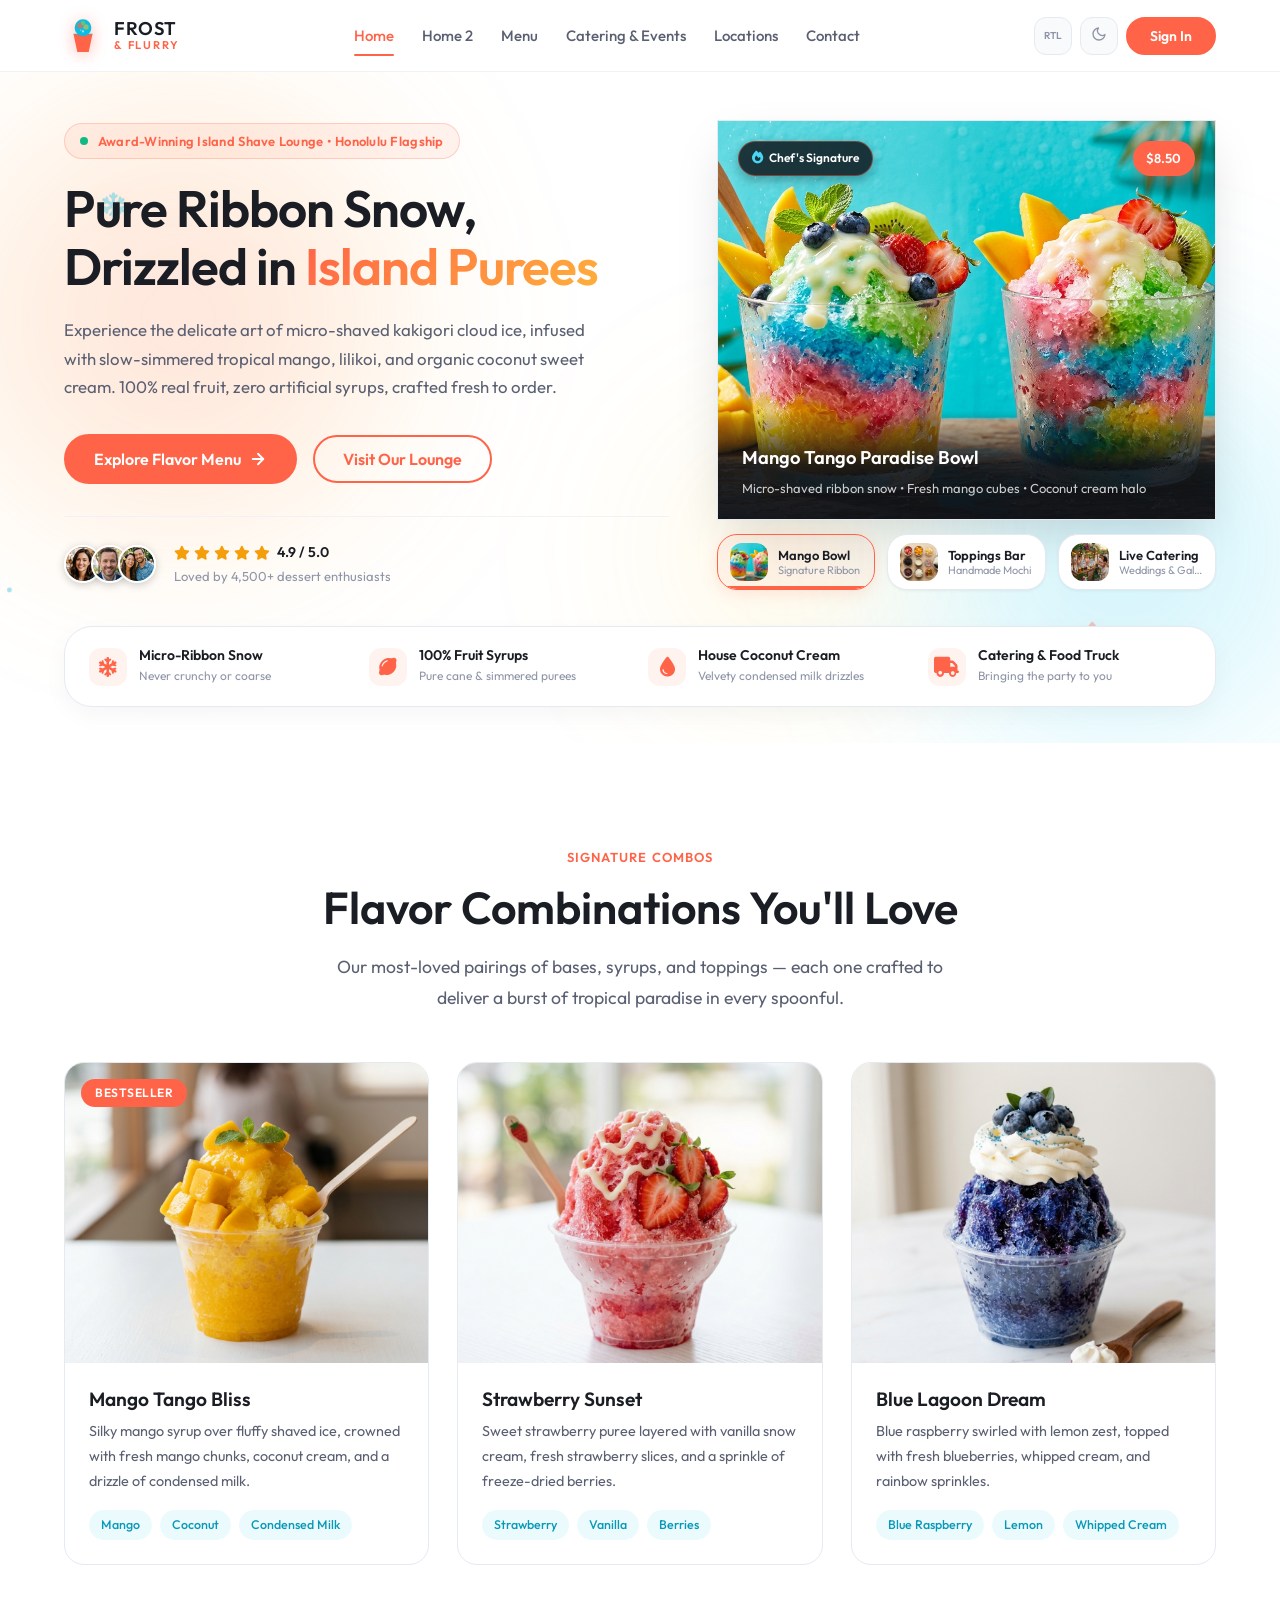
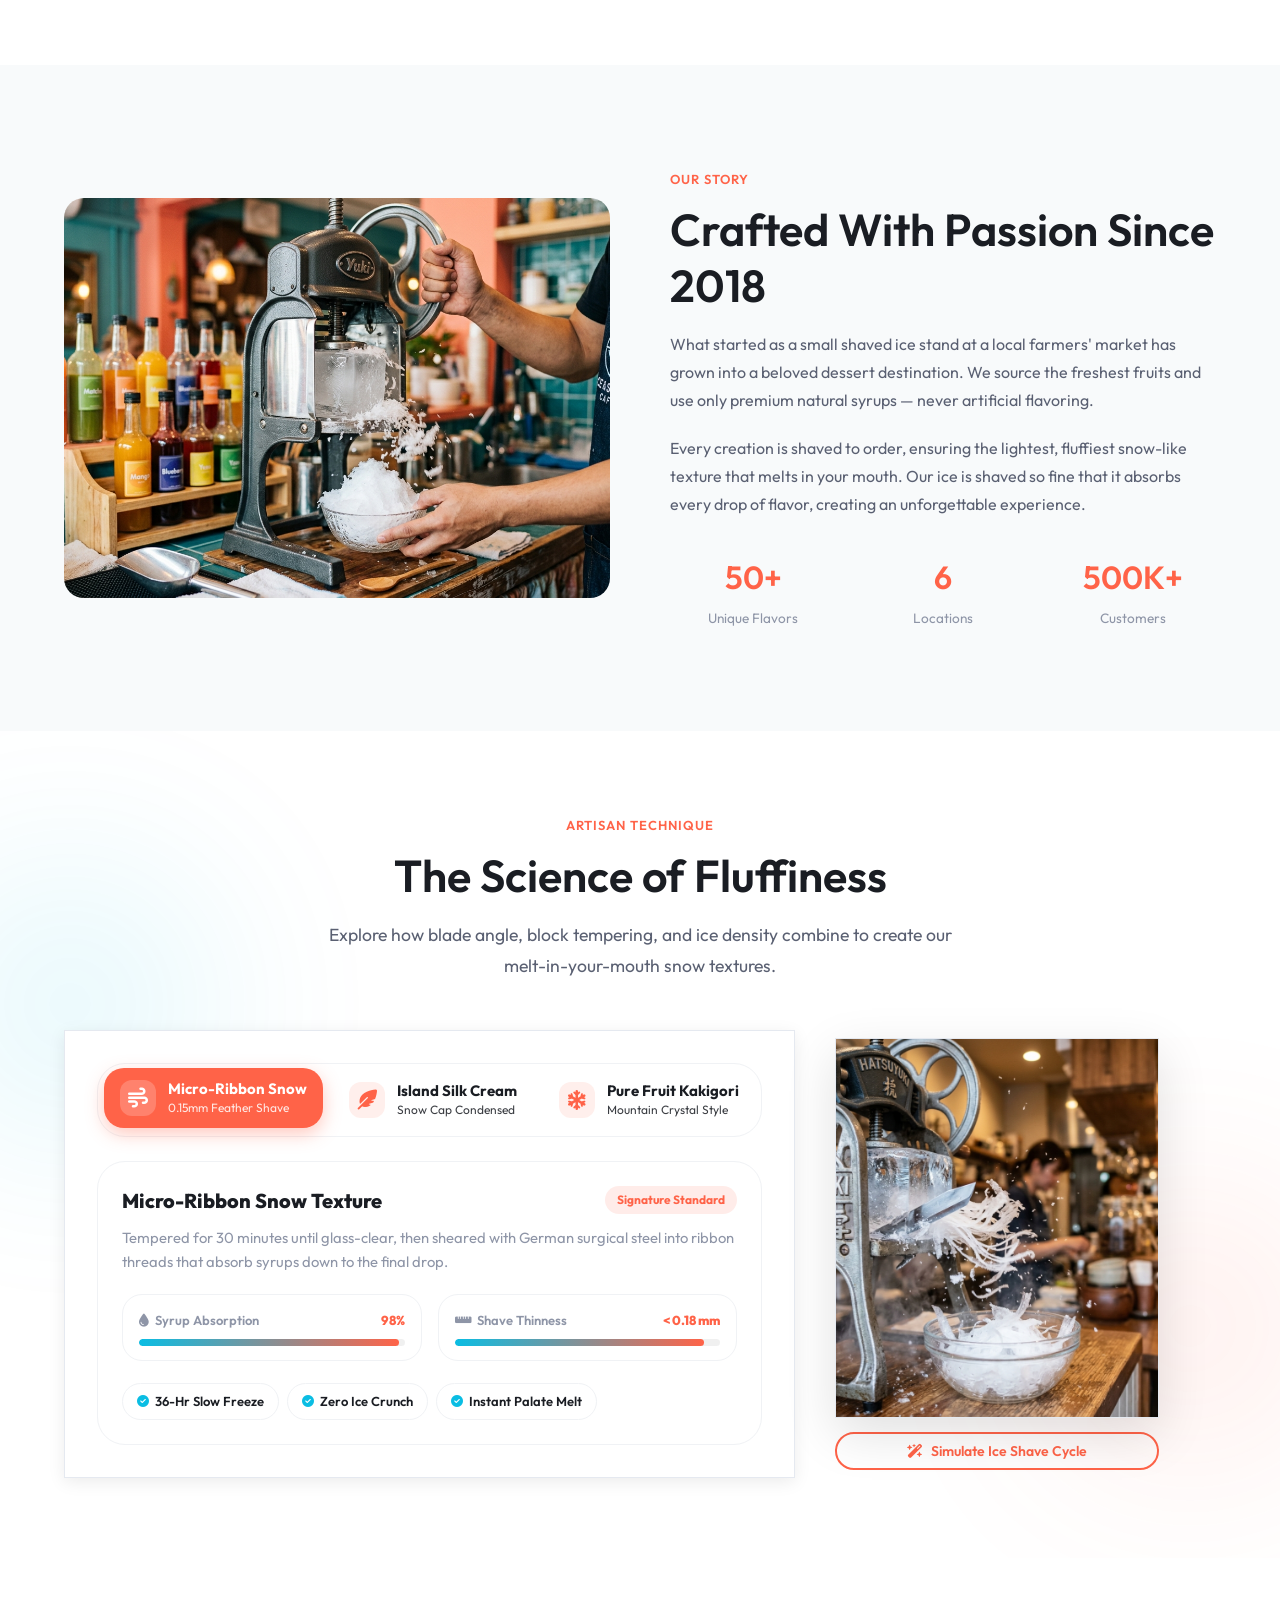
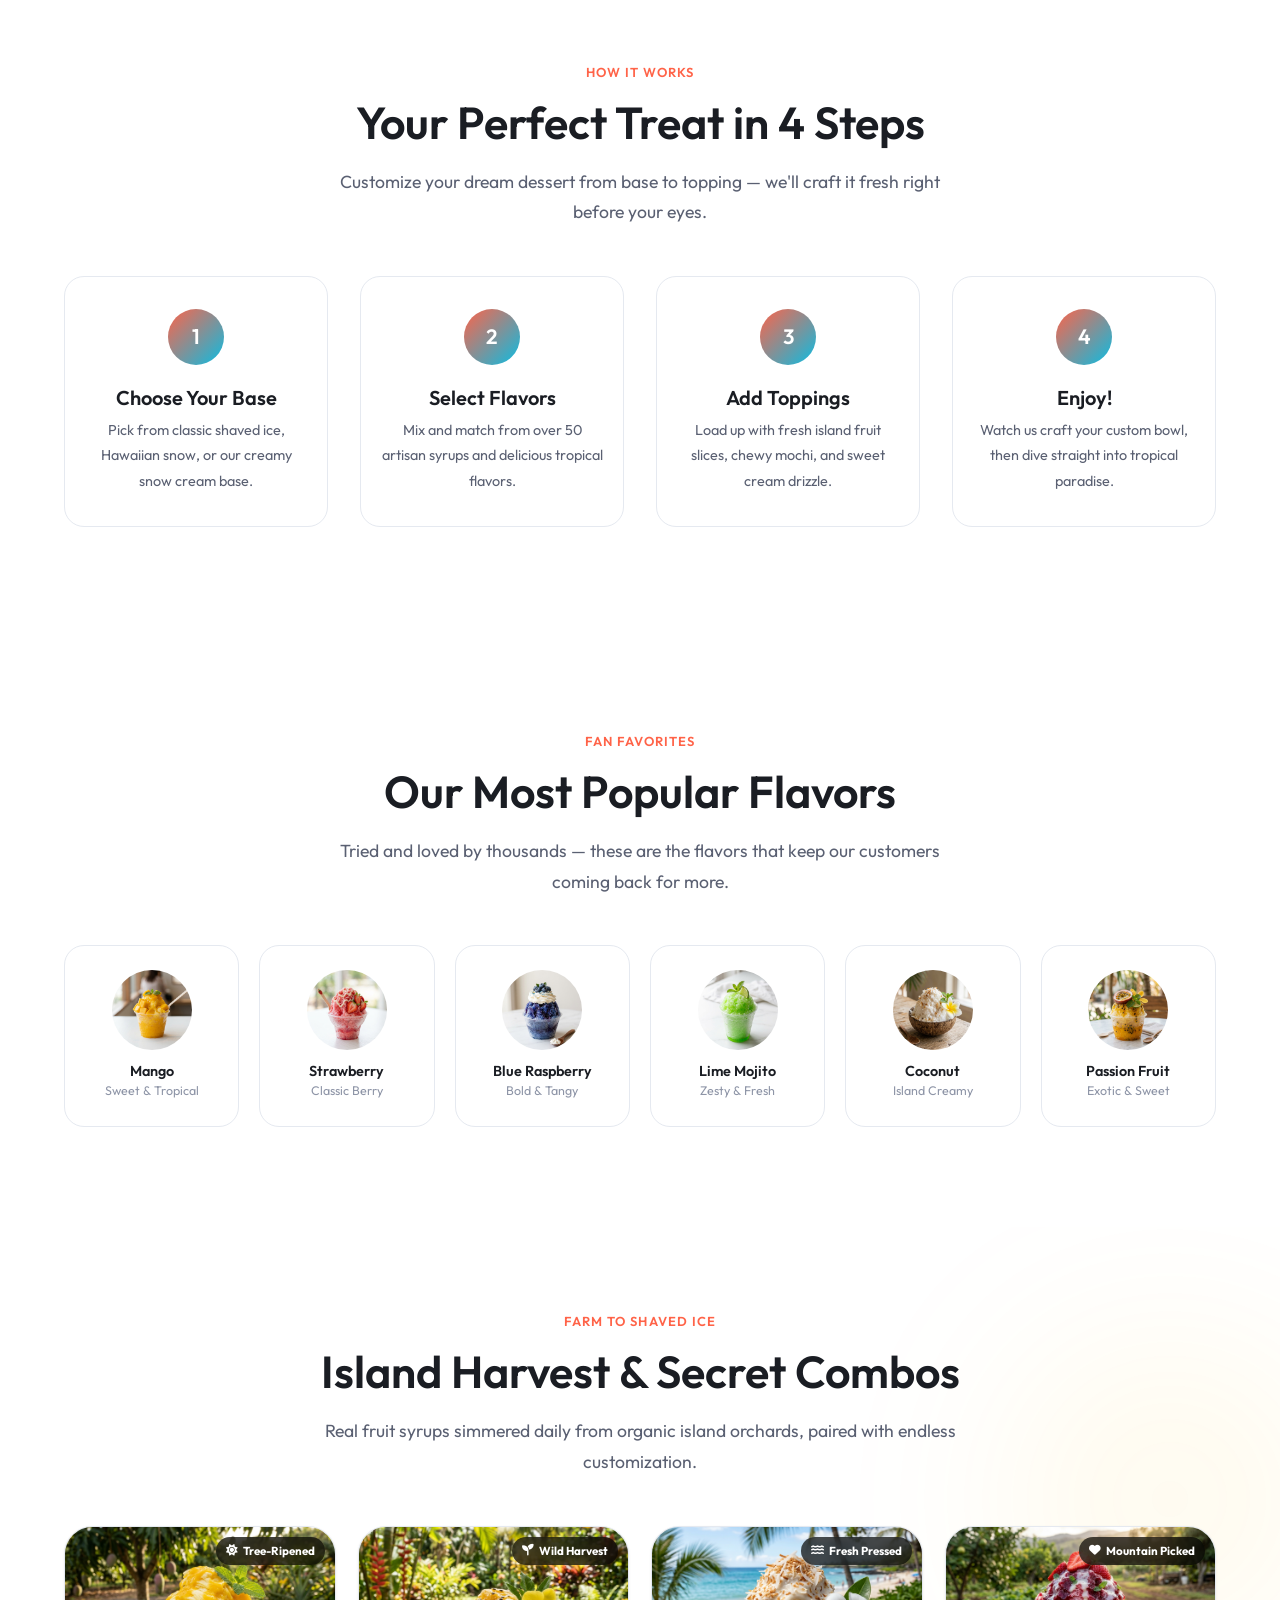
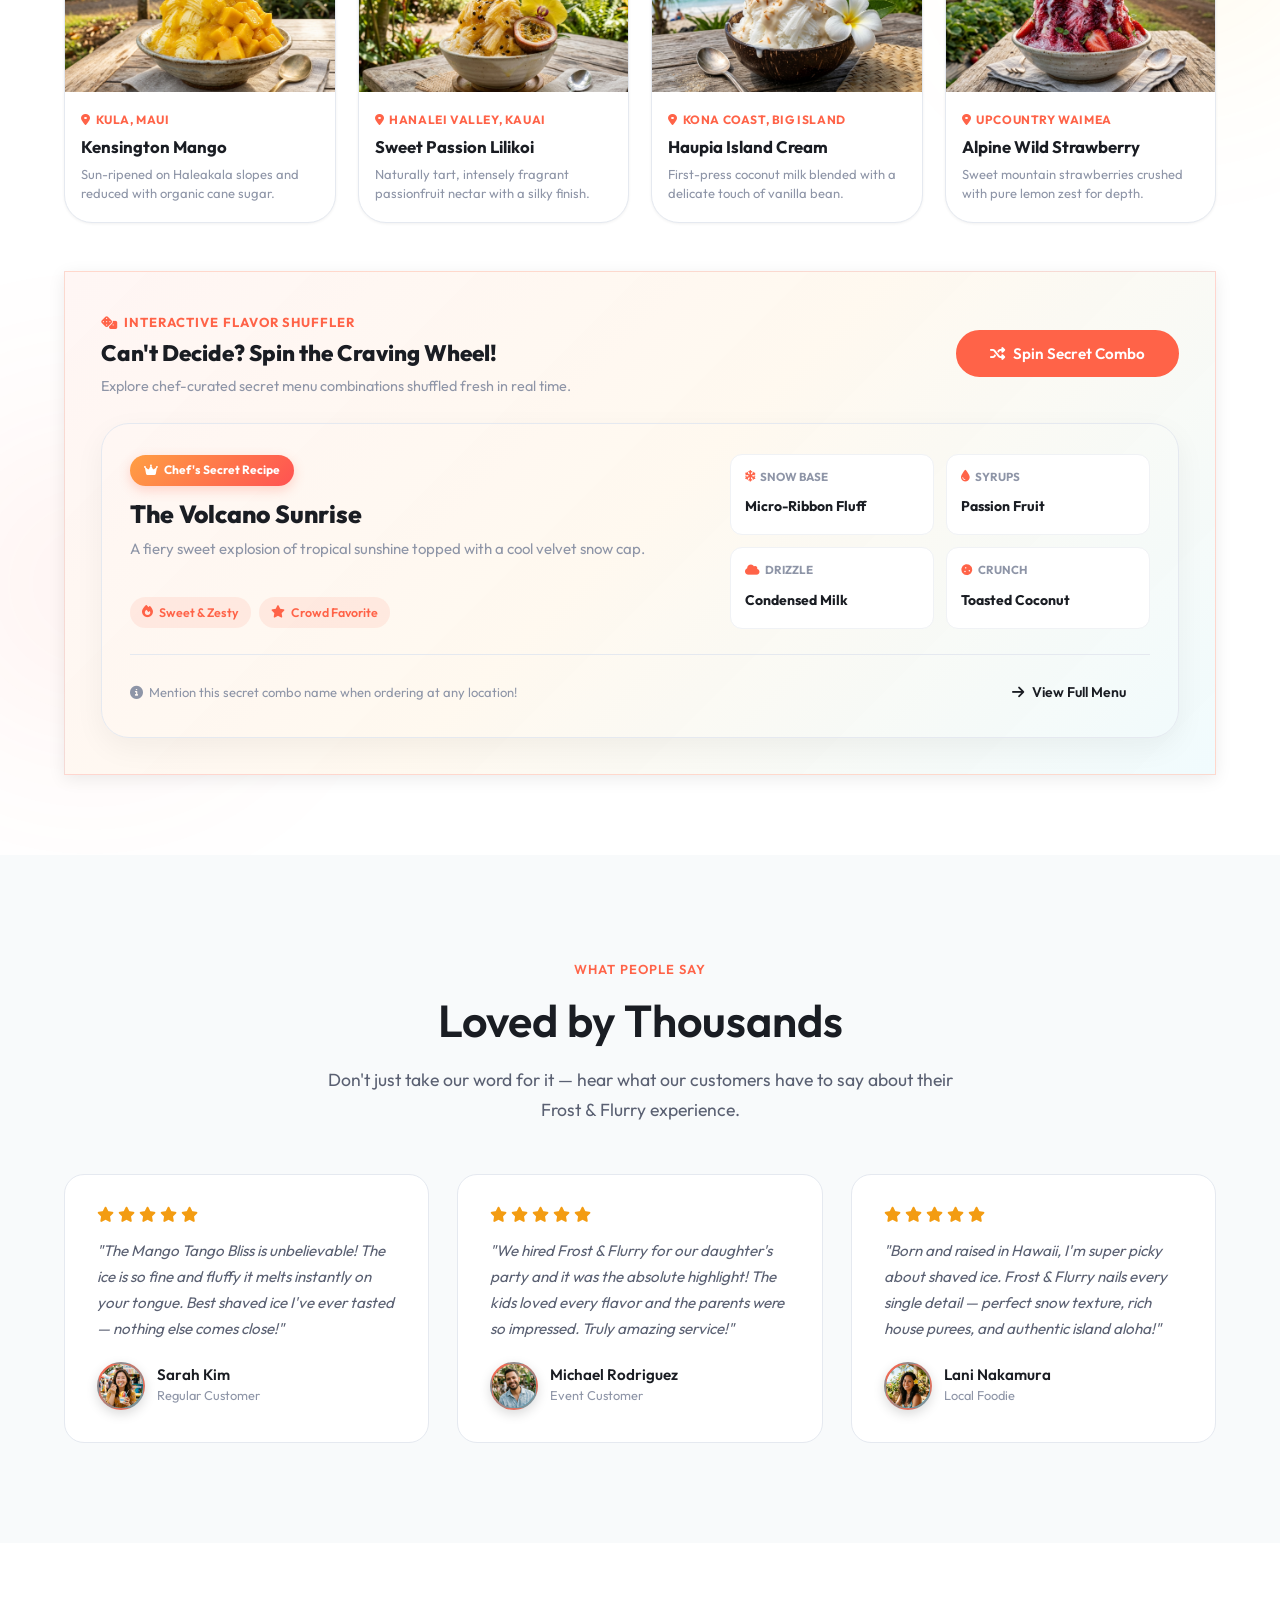
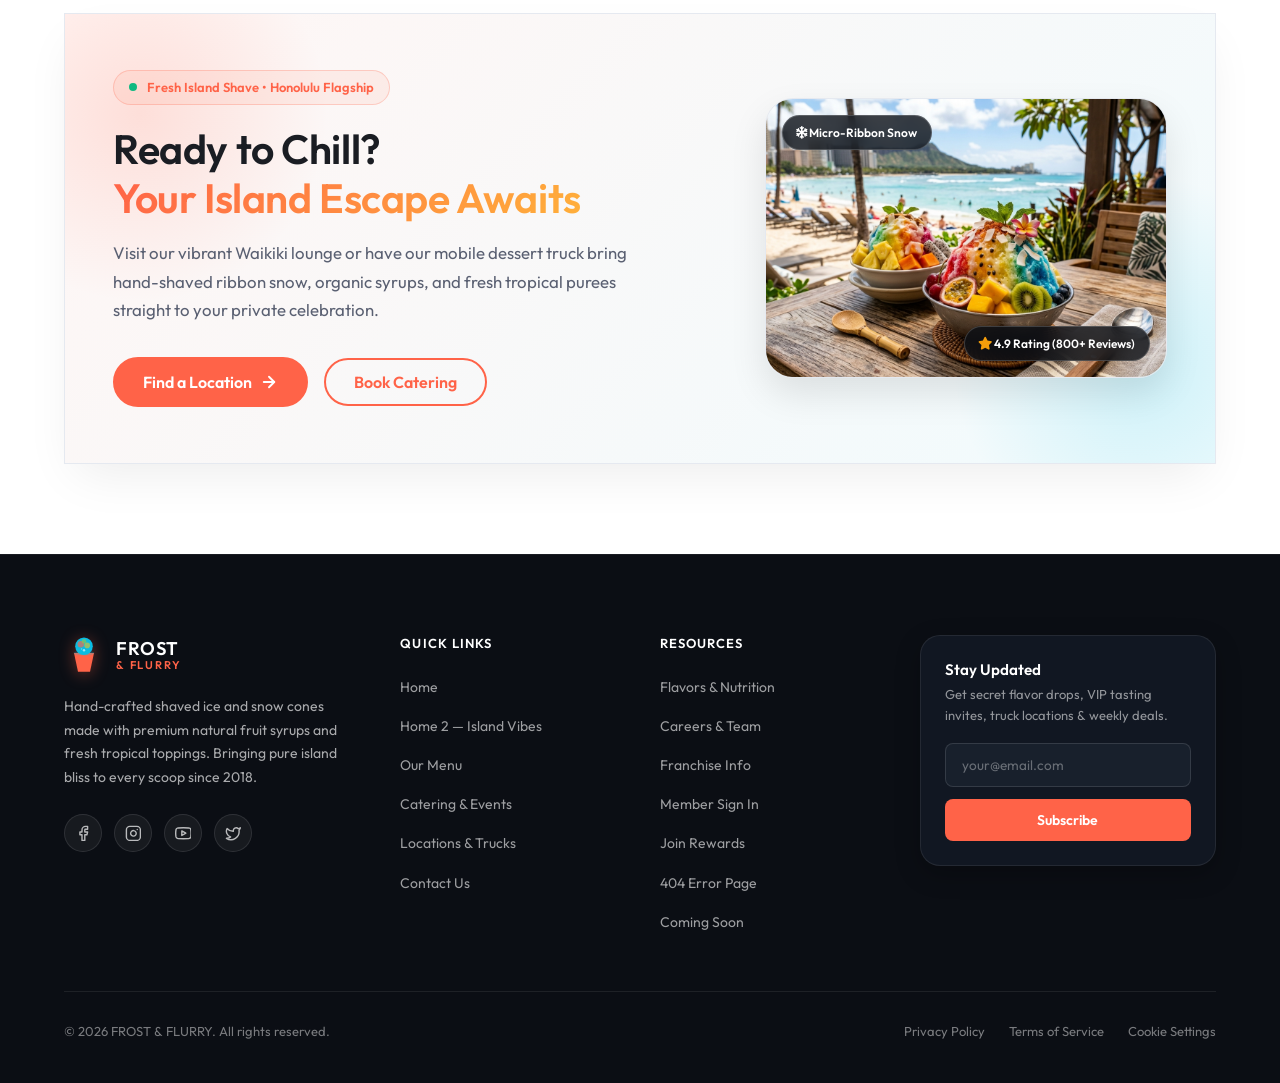
==== commit 5436a013: "fix" ====
--- a/index.html
+++ b/index.html
@@ -546,15 +546,15 @@
                             </div>
                             <div class="recipe-step-item">
                                 <span class="recipe-step-label"><i class="fa-solid fa-droplet"></i> Syrups</span>
-                                <span class="recipe-step-val" id="roulette-syrups">Mango + Passion Fruit</span>
+                                <span class="recipe-step-val" id="roulette-syrups"> Passion Fruit</span>
                             </div>
                             <div class="recipe-step-item">
                                 <span class="recipe-step-label"><i class="fa-solid fa-cloud"></i> Drizzle</span>
-                                <span class="recipe-step-val" id="roulette-drizzle">Condensed Milk Snow Cap</span>
+                                <span class="recipe-step-val" id="roulette-drizzle">Condensed Milk </span>
                             </div>
                             <div class="recipe-step-item">
                                 <span class="recipe-step-label"><i class="fa-solid fa-cookie"></i> Crunch</span>
-                                <span class="recipe-step-val" id="roulette-crunch">Toasted Coconut + Mochi</span>
+                                <span class="recipe-step-val" id="roulette-crunch">Toasted Coconut</span>
                             </div>
                         </div>
                     </div>
--- a/style.css
+++ b/style.css
@@ -2591,12 +2591,12 @@
 .cta-luxe-feat {
     display: flex;
     align-items: center;
-    justify-content: center;
-    gap: 12px;
+    justify-content: flex-start;
+    gap: 14px;
     background: rgba(255, 255, 255, 0.02);
     border: 1px solid rgba(255, 255, 255, 0.06);
     border-radius: var(--radius-lg);
-    padding: 14px 18px;
+    padding: 14px 20px;
     text-align: left;
     backdrop-filter: blur(8px);
     -webkit-backdrop-filter: blur(8px);
@@ -2631,6 +2631,7 @@
     font-weight: 600;
     color: #fff;
     line-height: 1.2;
+    white-space: nowrap;
 }
 
 .cta-luxe-feat small {
@@ -2639,6 +2640,7 @@
     color: rgba(255, 255, 255, 0.6);
     font-weight: 400;
     margin-top: 2px;
+    white-space: nowrap;
 }
 
 .cta-luxe-actions {
@@ -2674,10 +2676,15 @@
     .cta-luxe-features {
         grid-template-columns: 1fr;
         gap: 12px;
-        max-width: 480px;
+        width: -moz-fit-content;
+        width: fit-content;
+        max-width: 100%;
         margin-left: auto;
         margin-right: auto;
-        width: 100%;
+    }
+    .cta-luxe-feat {
+        justify-content: flex-start;
+        padding: 12px 20px;
     }
 }
 
@@ -2689,6 +2696,9 @@
     .cta-island-section,
     .cta-luxe-section {
         padding: 50px 0 60px;
+    }
+    .cta-luxe-feat {
+        padding: 12px 18px;
     }
 }
 
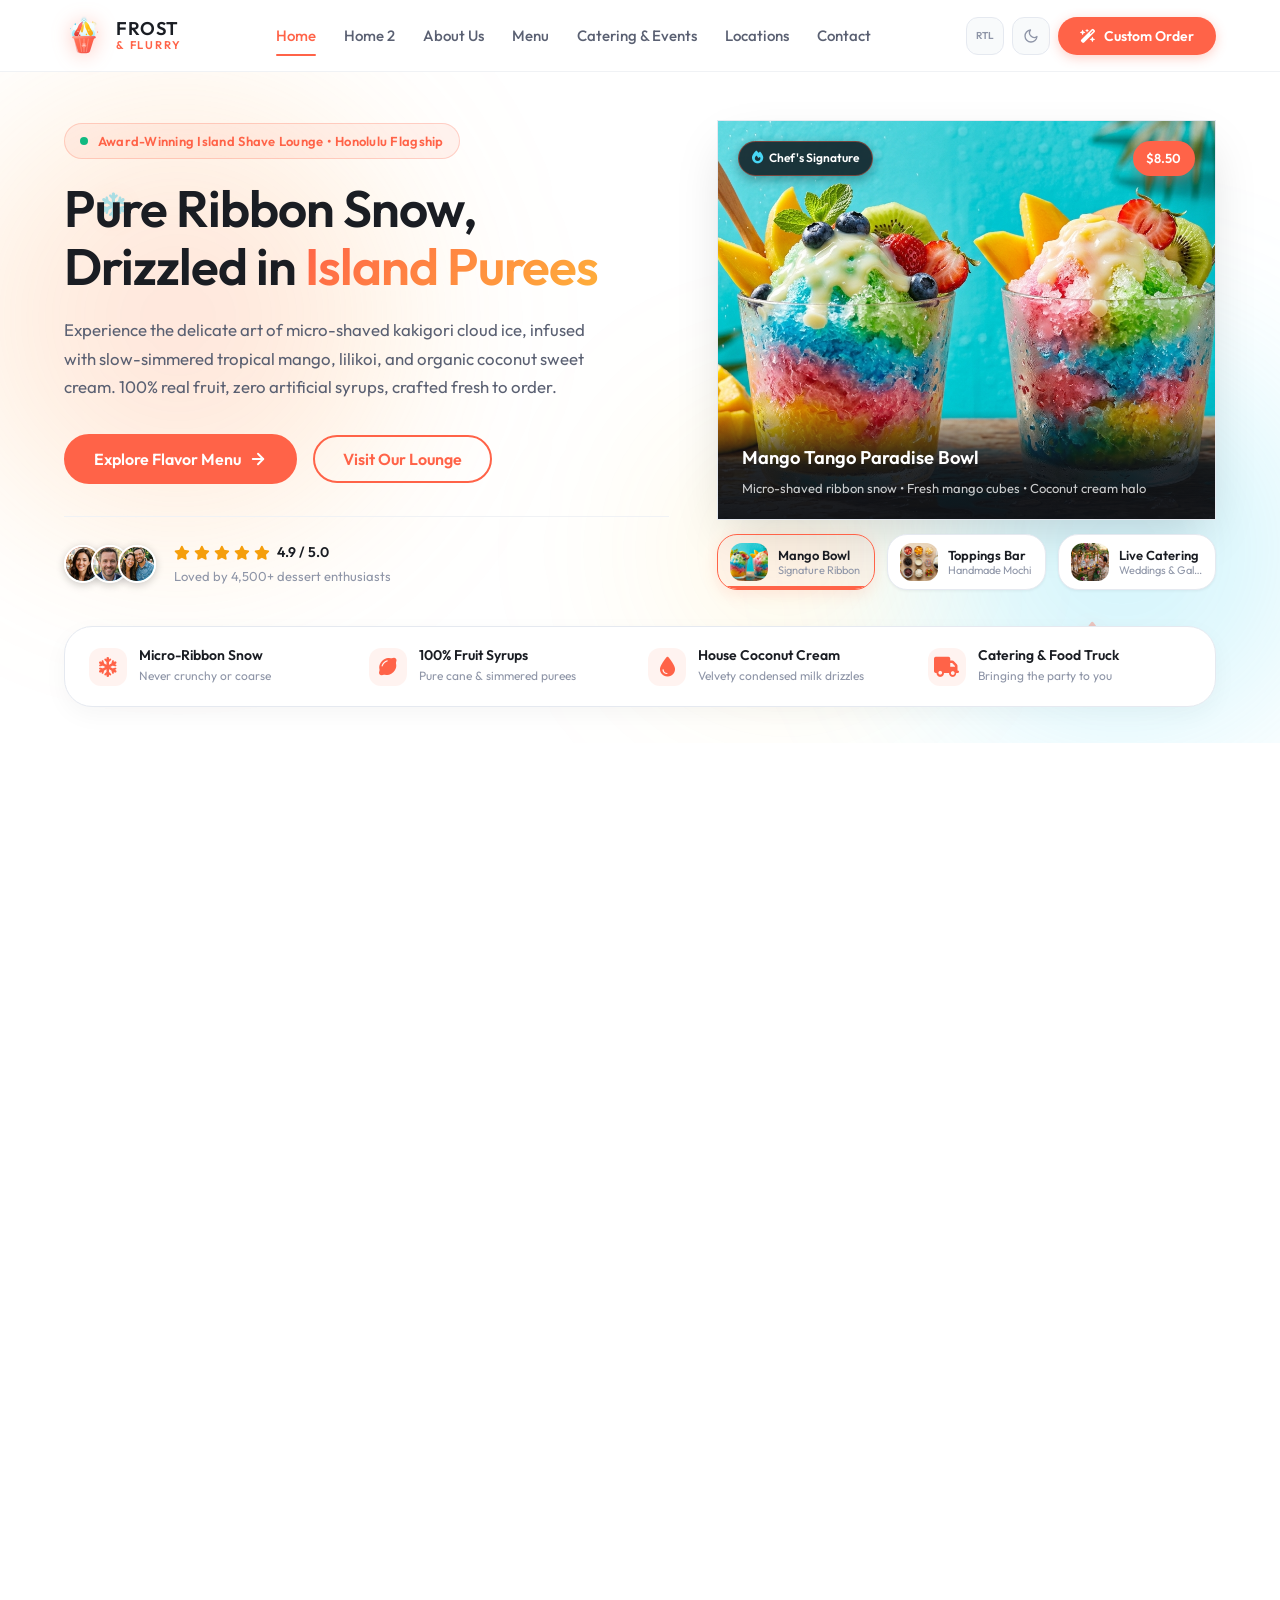
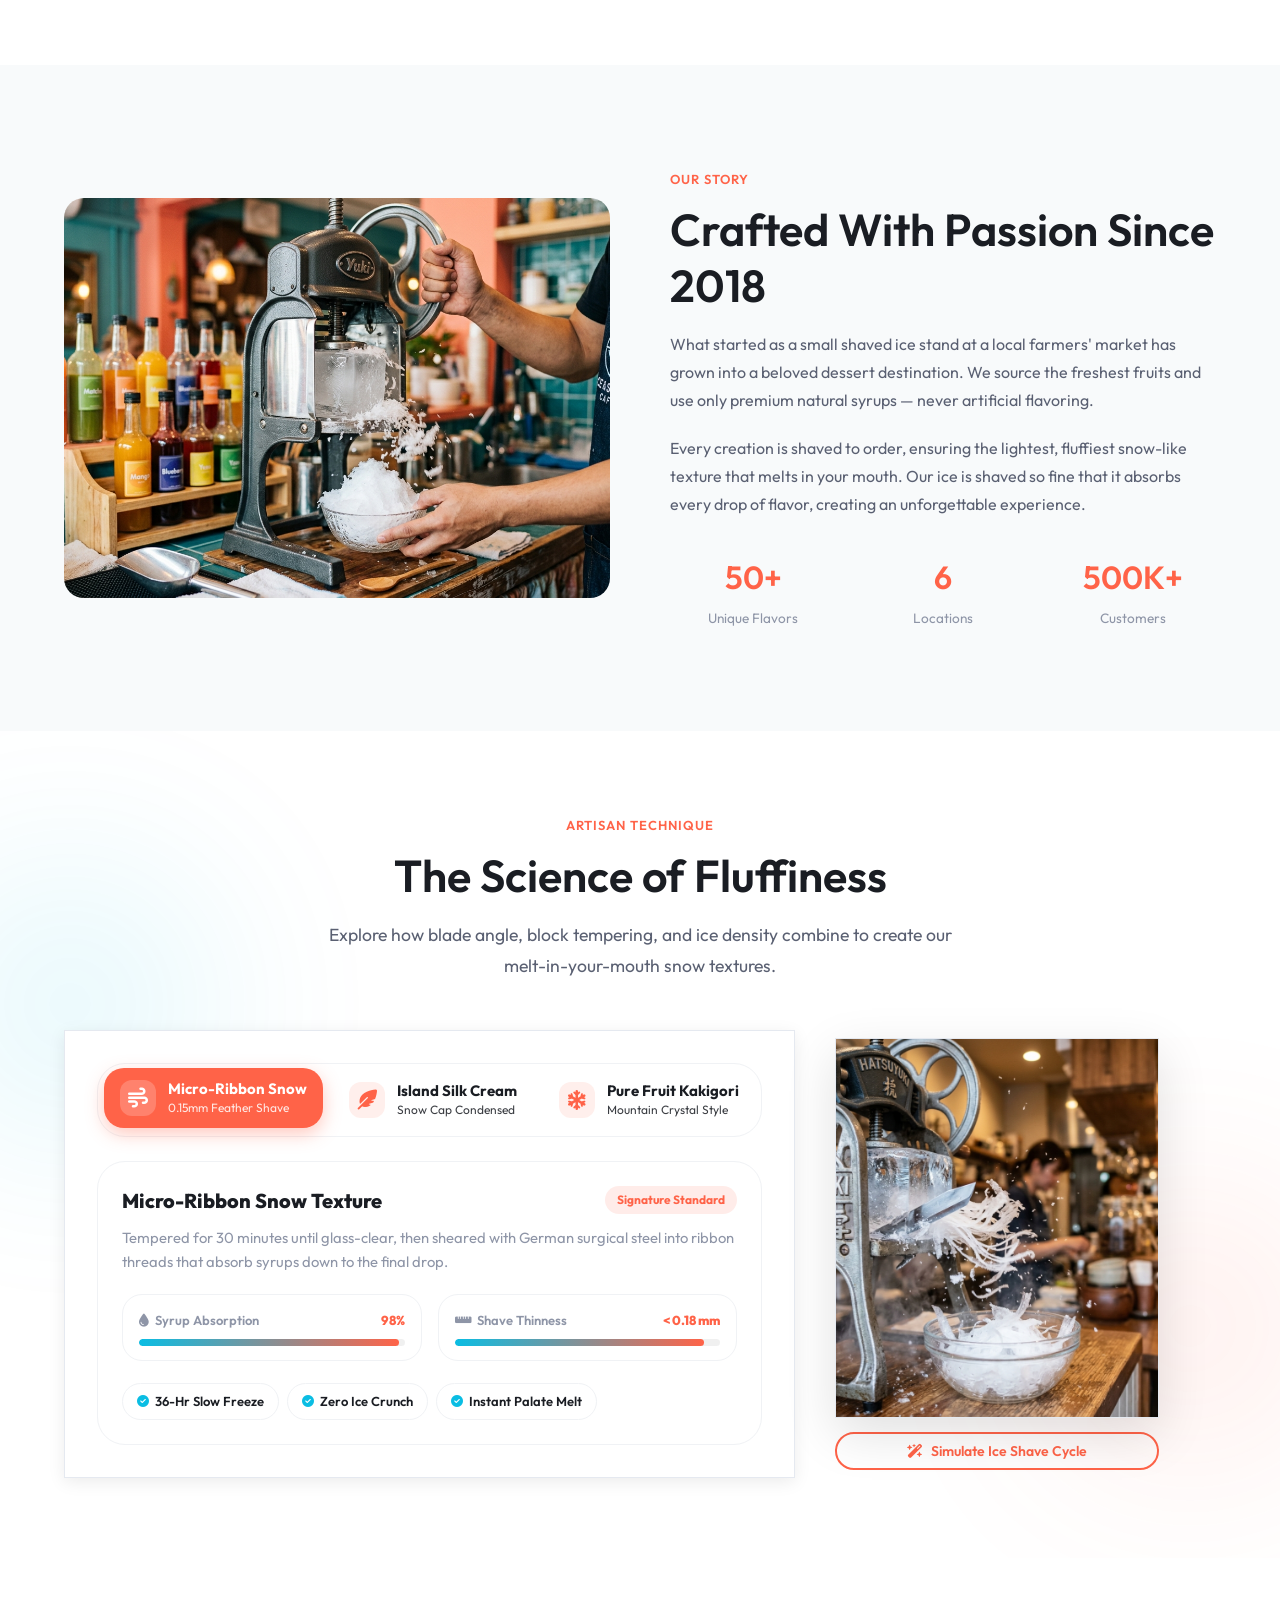
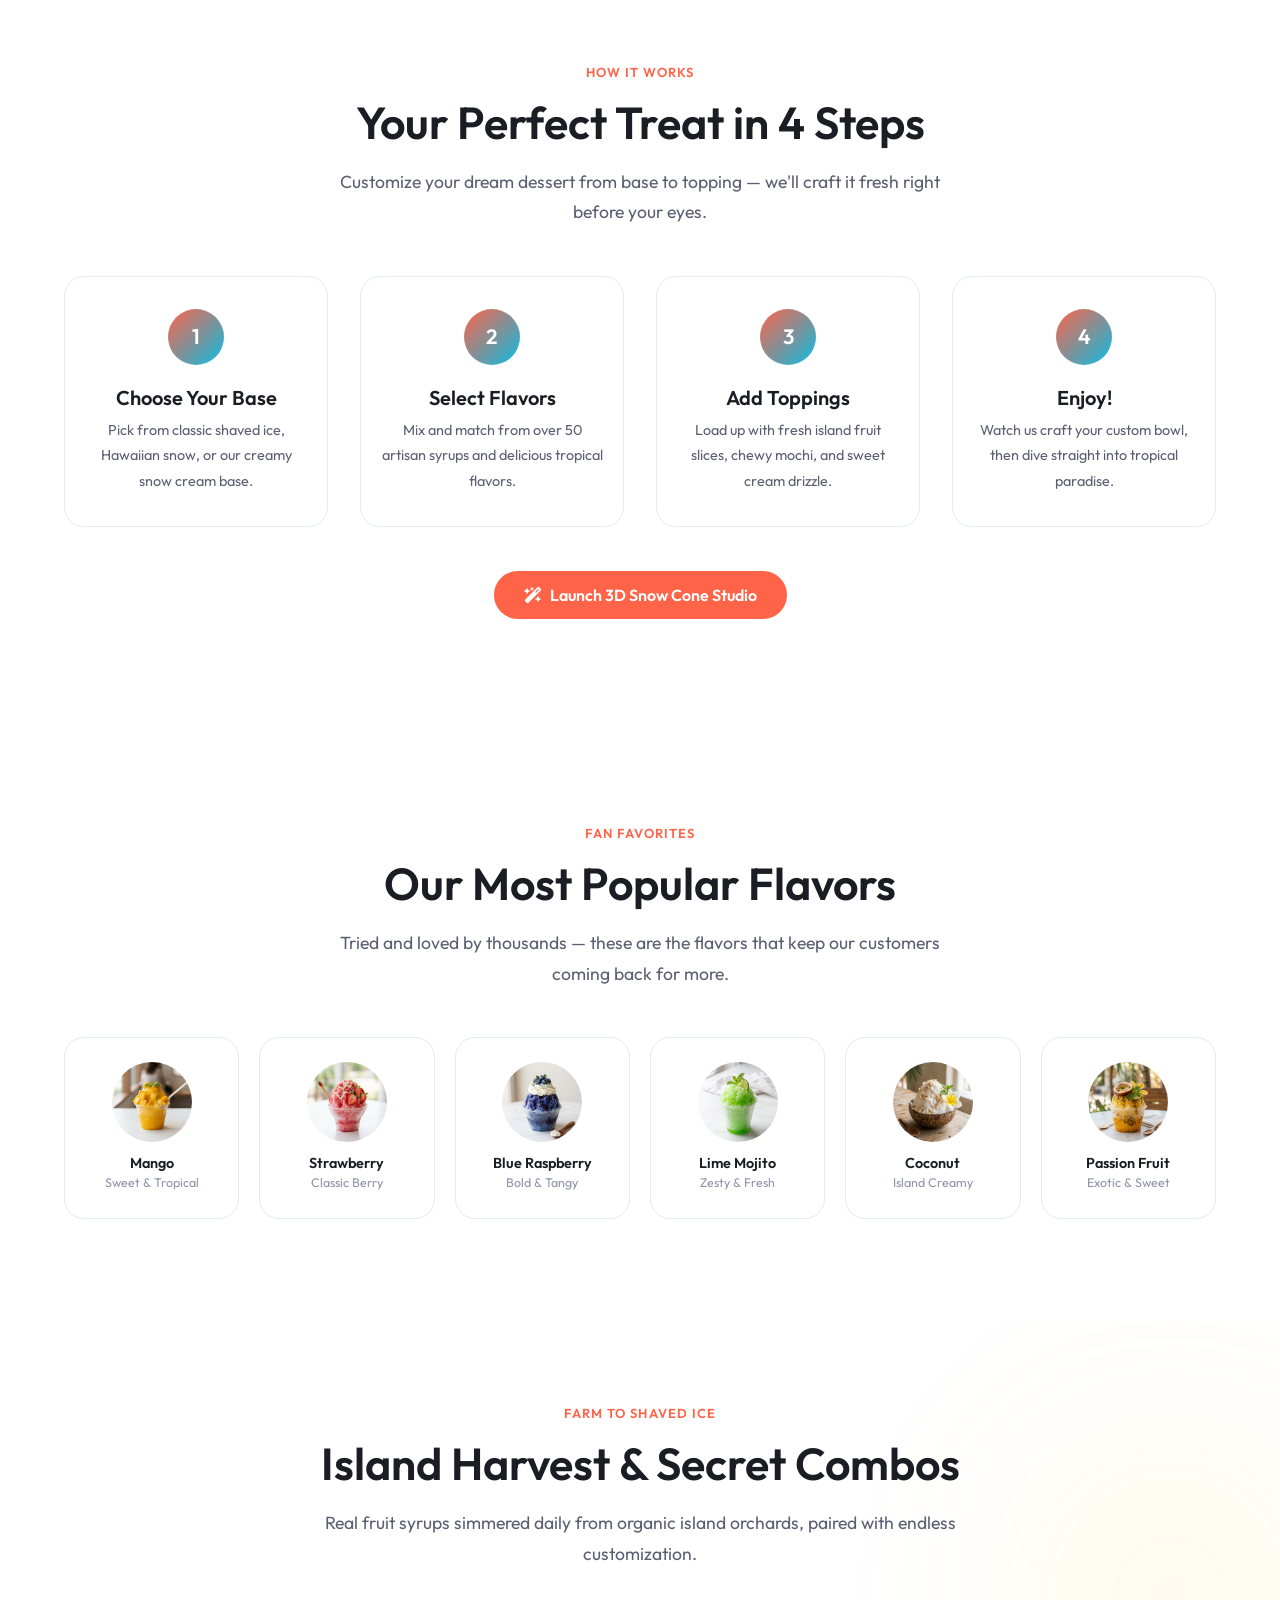
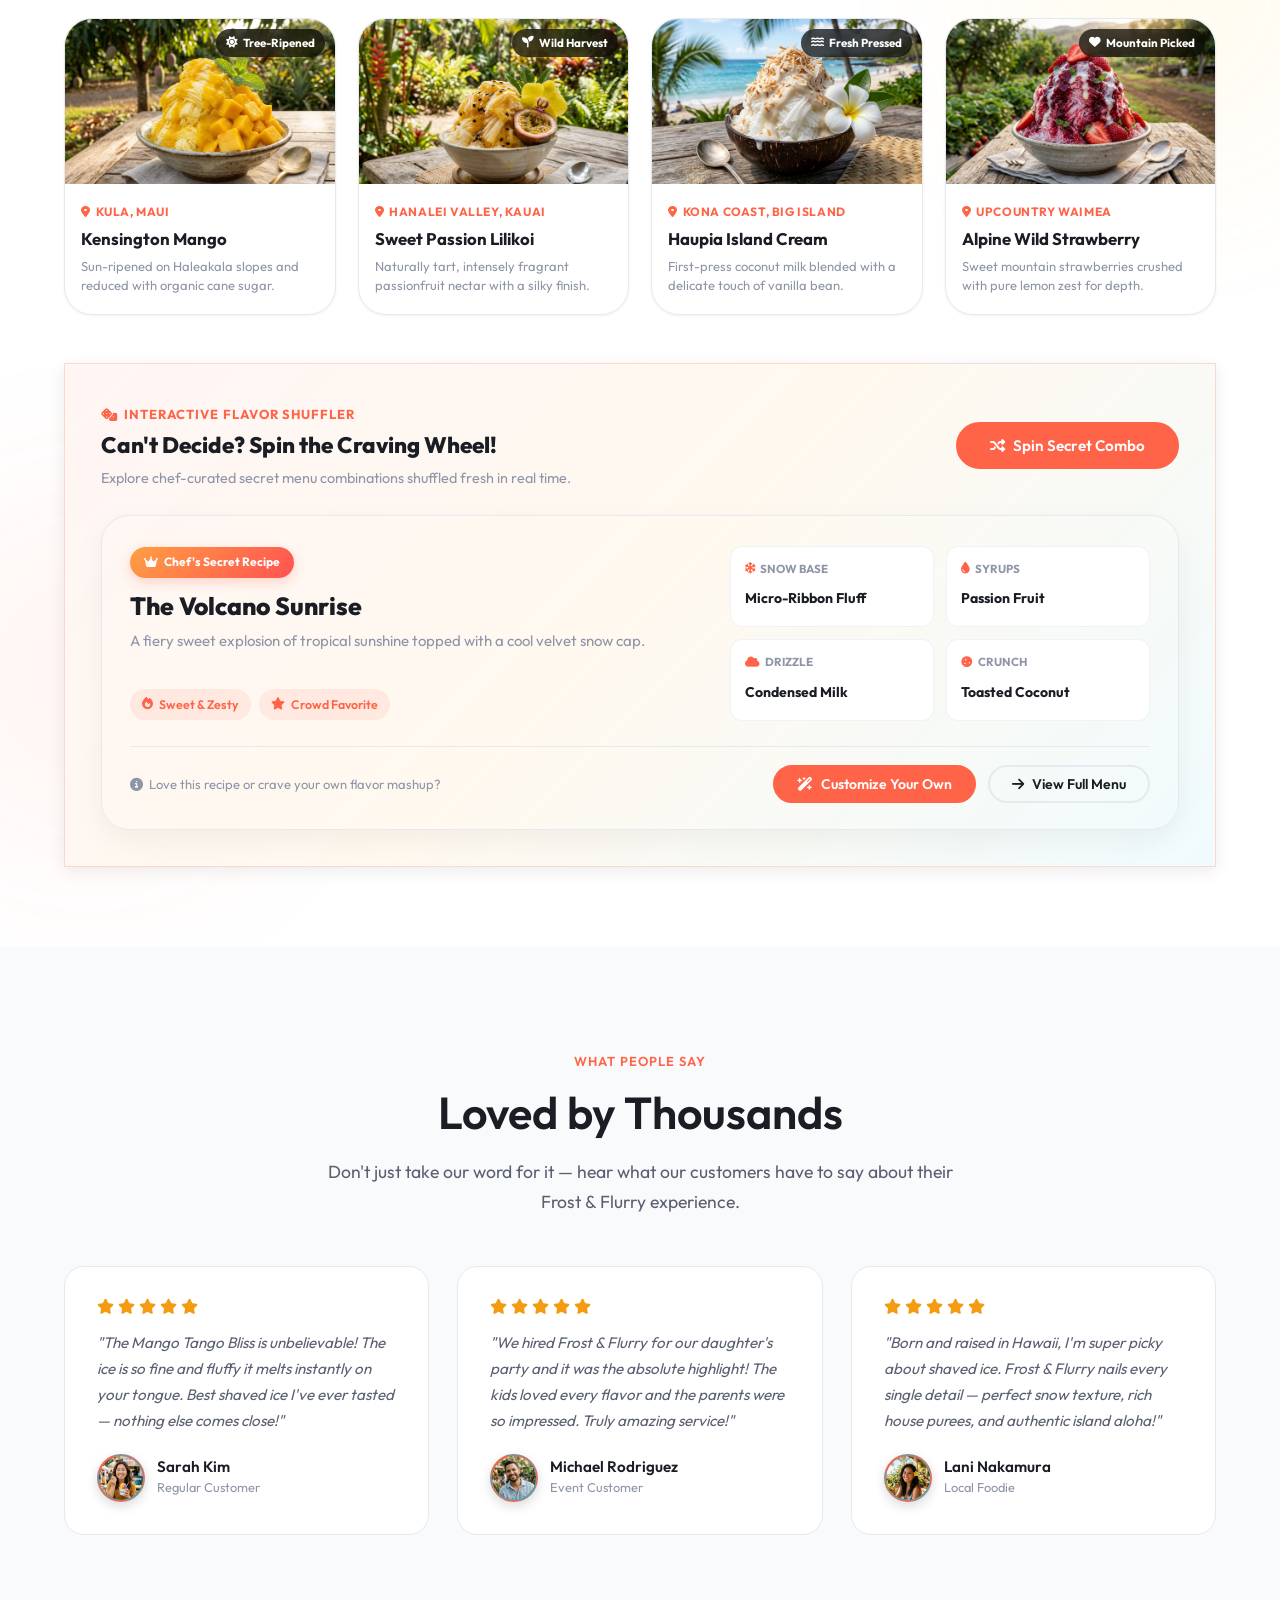
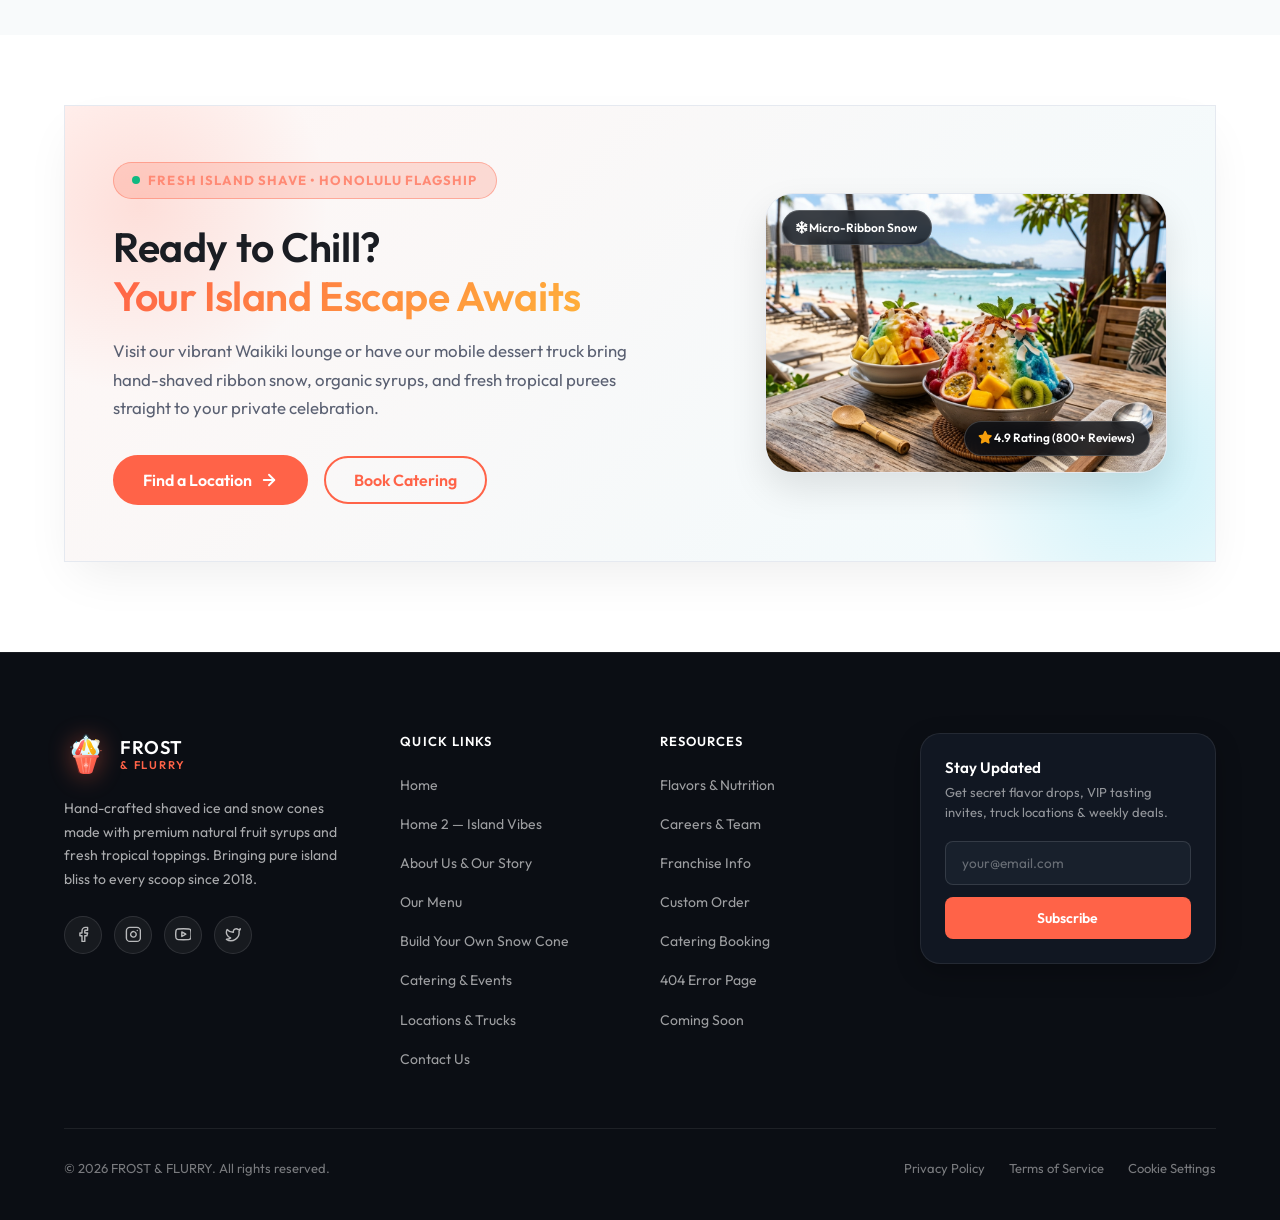
==== commit bb02cc55: "feat: add about page and update branding logo across site" ====
--- a/index.html
+++ b/index.html
@@ -404,6 +404,12 @@
                     <p>Watch us craft your custom bowl, then dive straight into tropical paradise.</p>
                 </div>
             </div>
+            <div class="text-center fade-up" style="margin-top: 2.75rem;">
+                <a href="build-your-own.html" class="btn btn-primary btn-lg">
+                    <i class="fa-solid fa-wand-magic-sparkles"></i>
+                    <span>Launch 3D Snow Cone Studio</span>
+                </a>
+            </div>
         </div>
     </section>
 
@@ -560,8 +566,11 @@
                     </div>
 
                     <div class="roulette-footer-row">
-                        <span class="roulette-tip"><i class="fa-solid fa-circle-info"></i> Mention this secret combo name when ordering at any location!</span>
-                        <a href="menu.html" class="btn btn-outline btn-sm"><i class="fa-solid fa-arrow-right"></i> View Full Menu</a>
+                        <span class="roulette-tip"><i class="fa-solid fa-circle-info"></i> Love this recipe or crave your own flavor mashup?</span>
+                        <div style="display: flex; gap: 0.75rem; flex-wrap: wrap; align-items: center;">
+                            <a href="build-your-own.html" class="btn btn-primary btn-sm"><i class="fa-solid fa-wand-magic-sparkles"></i> Customize Your Own</a>
+                            <a href="menu.html" class="btn btn-outline btn-sm"><i class="fa-solid fa-arrow-right"></i> View Full Menu</a>
+                        </div>
                     </div>
                 </div>
             </div>
--- a/style.css
+++ b/style.css
@@ -86,7 +86,7 @@
     scroll-behavior: smooth;
     font-size: 16px;
     -webkit-text-size-adjust: 100%;
-    overflow-x: hidden;
+    overflow-x: clip;
     max-width: 100%;
 }
 
@@ -96,7 +96,7 @@
     color: var(--text);
     line-height: 1.7;
     font-weight: 400;
-    overflow-x: hidden;
+    overflow-x: clip;
     max-width: 100%;
     width: 100%;
     position: relative;
@@ -248,6 +248,31 @@
     transform: translateY(-2px);
 }
 
+.btn-outline {
+    background: transparent;
+    color: var(--text);
+    border: 2px solid var(--border);
+}
+.btn-outline:hover {
+    background: rgba(255, 99, 72, 0.1);
+    border-color: var(--primary);
+    color: var(--primary);
+    transform: translateY(-2px);
+}
+
+:root.dark .btn-outline,
+.dark .btn-outline {
+    color: #F0F6FC !important;
+    border-color: rgba(255, 255, 255, 0.22) !important;
+    background: rgba(255, 255, 255, 0.04);
+}
+:root.dark .btn-outline:hover,
+.dark .btn-outline:hover {
+    color: var(--primary) !important;
+    border-color: var(--primary) !important;
+    background: rgba(255, 99, 72, 0.15) !important;
+}
+
 .btn-sm {
     padding: 10px 22px;
     font-size: 0.875rem;
@@ -283,6 +308,8 @@
     display: inline-flex;
     align-items: center;
     justify-content: center;
+    padding: 0;
+    line-height: 1;
     width: 40px;
     height: 40px;
     border-radius: var(--radius-sm);
@@ -363,27 +390,50 @@
     gap: 0.75rem;
     flex-shrink: 0;
     text-decoration: none;
+    transition: transform var(--transition);
+}
+
+.nav-logo:hover {
+    transform: translateY(-1px);
+}
+
+.nav-logo svg {
+    transition: transform 0.3s cubic-bezier(0.34, 1.56, 0.64, 1), filter 0.3s ease;
+    flex-shrink: 0;
+}
+
+.nav-logo:hover svg {
+    transform: scale(1.06) rotate(-2deg);
+    filter: drop-shadow(0 4px 16px rgba(255, 99, 72, 0.55));
 }
 
 .nav-logo-text {
     display: flex;
     flex-direction: column;
-    line-height: 1.1;
+    line-height: 1.05;
 }
 
 .nav-logo-text .brand-top {
-    font-weight: 600;
-    font-size: 1.15rem;
+    font-weight: 700;
+    font-size: 1.25rem;
     color: var(--text);
-    letter-spacing: 0.03em;
+    letter-spacing: 0.05em;
+    text-transform: uppercase;
+    transition: color var(--transition);
+}
+
+:root.dark .nav-logo-text .brand-top,
+.dark .nav-logo-text .brand-top {
+    color: #ffffff;
 }
 
 .nav-logo-text .brand-bottom {
-    font-weight: 600;
-    font-size: 0.65rem;
+    font-weight: 700;
+    font-size: 0.6875rem;
     color: var(--primary);
     text-transform: uppercase;
-    letter-spacing: 0.15em;
+    letter-spacing: 0.18em;
+    display: inline-block;
 }
 
 .logo-text {
@@ -445,10 +495,66 @@
     flex-shrink: 0;
 }
 
+/* ─── PRIMARY NAVBAR CTA BUTTON ────────────────────────────────── */
+.nav-cta-btn,
+.nav-actions .nav-cta-btn {
+    display: inline-flex;
+    align-items: center;
+    justify-content: center;
+    gap: 0.5rem;
+    height: 38px;
+    padding: 0 1.25rem;
+    font-size: 0.875rem;
+    font-weight: 600;
+    line-height: 1;
+    border-radius: var(--radius-full);
+    background: var(--primary);
+    color: #fff;
+    text-decoration: none;
+    box-shadow: 0 3px 12px rgba(255, 99, 72, 0.3);
+    transition: all var(--transition);
+    white-space: nowrap;
+    border: 2px solid transparent;
+    cursor: pointer;
+}
+
+.nav-cta-btn:hover,
+.nav-actions .nav-cta-btn:hover {
+    background: var(--primary-dark);
+    color: #fff;
+    transform: translateY(-2px);
+    box-shadow: 0 6px 20px rgba(255, 99, 72, 0.45);
+}
+
+.nav-cta-btn:active,
+.nav-actions .nav-cta-btn:active {
+    transform: translateY(0);
+}
+
+.nav-cta-btn i,
+.nav-cta-btn svg {
+    font-size: 0.875rem;
+    flex-shrink: 0;
+}
+
+.nav-cta-btn span {
+    line-height: 1;
+    display: inline-block;
+}
+
+.mobile-menu .mob-actions .nav-cta-btn {
+    width: 100%;
+    height: 44px;
+    font-size: 0.9375rem;
+}
+
+
 .nav-icon-btn {
     width: 2.375rem;
     height: 2.375rem;
-    display: flex;
+    padding: 0;
+    line-height: 1;
+    display: inline-flex;
     align-items: center;
     justify-content: center;
     border-radius: var(--radius-md);
@@ -480,12 +586,33 @@
     color: #fff;
 }
 
-.nav-icon-btn svg {
+.theme-icon-wrap {
+    display: inline-flex;
+    align-items: center;
+    justify-content: center;
+    width: 100%;
+    height: 100%;
+    line-height: 0;
+}
+
+.dir-label {
+    display: inline-flex;
+    align-items: center;
+    justify-content: center;
+    line-height: 1;
+}
+
+.nav-icon-btn svg,
+.icon-btn svg,
+.theme-icon-wrap svg {
+    display: block;
     width: 1rem;
     height: 1rem;
+    margin: auto;
     stroke: currentColor;
     stroke-width: 2;
     fill: none;
+    flex-shrink: 0;
 }
 
 /* ─── Mobile Hamburger Button & Dropdown Menu ───────────────── */
@@ -607,7 +734,9 @@
     .nav-actions .nav-icon-btn,
     .header-actions .icon-btn:not(.mobile-menu-btn) { display: none !important; }
     .nav-actions .btn,
-    .header-actions .btn { display: none !important; }
+    .header-actions .btn,
+    .nav-actions .nav-cta-btn,
+    .header-actions .nav-cta-btn { display: none !important; }
     .mobile-menu-btn { display: flex !important; }
 }
 
@@ -676,11 +805,27 @@
     gap: 0.75rem;
     text-decoration: none;
     margin-bottom: 1.25rem;
+    transition: transform var(--transition);
+}
+
+.footer-logo:hover {
+    transform: translateY(-1px);
 }
 
 .footer-logo .brand-top {
     color: #FFFFFF !important;
-    font-weight: 600;
+    font-weight: 700;
+    font-size: 1.25rem;
+    letter-spacing: 0.05em;
+    text-transform: uppercase;
+}
+
+.footer-logo .brand-bottom {
+    color: var(--primary);
+    font-weight: 700;
+    font-size: 0.6875rem;
+    letter-spacing: 0.18em;
+    text-transform: uppercase;
 }
 
 .footer-brand p,
@@ -5321,7 +5466,9 @@
 .auth-toggle-btn {
     width: 2.25rem;
     height: 2.25rem;
-    display: flex;
+    padding: 0;
+    line-height: 1;
+    display: inline-flex;
     align-items: center;
     justify-content: center;
     border-radius: var(--radius-md);
@@ -5930,7 +6077,8 @@
     }
 
     .main-nav { display: none; }
-    .header-actions .btn { display: none; }
+    .header-actions .btn,
+    .header-actions .nav-cta-btn { display: none; }
     .mobile-menu-btn { display: flex; }
 
     .slide-left,
@@ -5973,7 +6121,7 @@
     .about-home-grid { grid-template-columns: 1fr; text-align: center; }
     .about-home-img img { height: 300px; }
     .about-stats { grid-template-columns: repeat(3, 1fr); }
-    .steps-row { grid-template-columns: 1fr; max-width: 400px; margin: 0 auto; }
+    .steps-row { grid-template-columns: repeat(2, 1fr); gap: 24px; max-width: 100%; margin: 0; }
     .testimonial-grid { grid-template-columns: 1fr; max-width: 480px; margin: 0 auto; }
     .testimonial-grid .testimonial-card:last-child:nth-child(odd) {
         grid-column: auto;
@@ -6087,6 +6235,11 @@
     }
     .menu-item-img {
         height: 240px;
+    }
+    .steps-row {
+        grid-template-columns: 1fr;
+        max-width: 400px;
+        margin: 0 auto;
     }
 }
 
@@ -7005,3 +7158,4171 @@
     }
 }
 
+
+/* ================================================================
+   BUILD YOUR OWN SNOW CONE — CENTERED FULL-WIDTH STUDIO (NO GAP)
+   ================================================================ */
+body.byo-page {
+    overflow-x: hidden;
+    padding-bottom: 0 !important;
+}
+
+/* Compact, Elegant Studio Hero Banner */
+.byo-hero {
+    position: relative;
+    padding: calc(var(--header-height) + 1.25rem) 0 1.25rem;
+    background: linear-gradient(135deg, rgba(255, 99, 72, 0.08) 0%, rgba(10, 189, 227, 0.08) 100%), var(--bg);
+    border-bottom: 1px solid var(--border-light);
+    overflow: hidden;
+    text-align: center;
+}
+
+.byo-hero-ambient {
+    position: absolute;
+    width: 480px;
+    height: 480px;
+    border-radius: 50%;
+    filter: blur(80px);
+    pointer-events: none;
+    opacity: 0.35;
+}
+.byo-hero-ambient-1 {
+    top: -100px;
+    left: -100px;
+    background: radial-gradient(circle, var(--primary), transparent 70%);
+}
+.byo-hero-ambient-2 {
+    bottom: -150px;
+    right: -100px;
+    background: radial-gradient(circle, var(--secondary), transparent 70%);
+}
+
+.byo-hero-badge {
+    display: inline-flex;
+    align-items: center;
+    gap: 8px;
+    padding: 4px 14px;
+    background: rgba(255, 99, 72, 0.12);
+    color: var(--primary);
+    border: 1px solid rgba(255, 99, 72, 0.25);
+    border-radius: var(--radius-full);
+    font-size: 0.75rem;
+    font-weight: 700;
+    letter-spacing: 0.04em;
+    text-transform: uppercase;
+    margin-bottom: 0.5rem;
+}
+
+.byo-hero-title {
+    font-size: clamp(1.75rem, 3.5vw, 2.5rem);
+    font-weight: 800;
+    line-height: 1.15;
+    margin-bottom: 0.4rem;
+    color: var(--text);
+}
+
+.byo-hero-subtitle {
+    font-size: 0.95rem;
+    color: var(--text-muted);
+    max-width: 620px;
+    margin: 0 auto 1.15rem;
+    line-height: 1.5;
+}
+
+/* BYO Nav Controls Bar (Placed between Live Simulator and Customizer Steps) */
+.byo-nav-controls-bar {
+    display: flex;
+    flex-direction: column;
+    align-items: center;
+    gap: 0.85rem;
+    margin: 0 auto 2.25rem auto;
+    width: 100%;
+    max-width: 900px;
+}
+
+.byo-nav-controls-bar .byo-view-controls {
+    margin-top: 0;
+}
+
+/* Step Navigation Progress Bar */
+.byo-progress-bar {
+    display: flex;
+    justify-content: center;
+    align-items: center;
+    gap: 0.65rem;
+    flex-wrap: wrap;
+    max-width: 860px;
+    margin: 0 auto;
+}
+
+.byo-progress-step {
+    display: inline-flex;
+    align-items: center;
+    gap: 8px;
+    padding: 7px 15px;
+    background: var(--bg-card);
+    border: 1px solid var(--border);
+    border-radius: var(--radius-full);
+    font-size: 0.8125rem;
+    font-weight: 600;
+    color: var(--text-muted);
+    text-decoration: none;
+    transition: all var(--transition);
+    cursor: pointer;
+}
+
+.byo-progress-step.active,
+.byo-progress-step:hover {
+    background: var(--primary);
+    color: #fff;
+    border-color: var(--primary);
+    box-shadow: 0 4px 12px rgba(255, 99, 72, 0.3);
+    transform: translateY(-1px);
+}
+
+.byo-progress-step .step-num {
+    display: inline-flex;
+    align-items: center;
+    justify-content: center;
+    width: 20px;
+    height: 20px;
+    border-radius: 50%;
+    background: rgba(0, 0, 0, 0.08);
+    font-size: 0.75rem;
+    font-weight: 700;
+}
+.byo-progress-step.active .step-num {
+    background: rgba(255, 255, 255, 0.25);
+    color: #fff;
+}
+
+.byo-progress-step.completed {
+    background: rgba(10, 189, 227, 0.12);
+    color: var(--secondary);
+    border-color: rgba(10, 189, 227, 0.4);
+}
+.byo-progress-step.completed .step-num {
+    background: var(--secondary);
+    color: #fff;
+}
+
+/* View Mode Switcher */
+.byo-view-controls {
+    display: flex;
+    justify-content: center;
+    margin-top: 1rem;
+}
+.byo-view-pills {
+    display: inline-flex;
+    background: var(--bg-card);
+    border: 1px solid var(--border);
+    border-radius: var(--radius-full);
+    padding: 3px;
+    box-shadow: var(--shadow-sm);
+}
+.byo-view-pill {
+    padding: 5px 14px;
+    font-size: 0.75rem;
+    font-weight: 600;
+    border-radius: var(--radius-full);
+    color: var(--text-muted);
+    border: none;
+    background: transparent;
+    cursor: pointer;
+    transition: all var(--transition);
+    display: inline-flex;
+    align-items: center;
+    gap: 6px;
+}
+.byo-view-pill.active {
+    background: var(--primary);
+    color: #fff;
+    box-shadow: 0 2px 8px rgba(255, 99, 72, 0.35);
+}
+.byo-view-pill:hover:not(.active) {
+    color: var(--text);
+    background: var(--bg-hover);
+}
+
+/* ─── MAIN STUDIO WORKSPACE & CONTAINER (FULL WIDTH, NO GAP) ───── */
+.byo-studio-section {
+    padding: 2rem 0 5rem;
+    background: var(--bg);
+}
+
+.byo-studio-container {
+    max-width: 1040px;
+    margin: 0 auto;
+    padding: 0 1.25rem;
+    width: 100%;
+}
+
+/* ─── TOP INTERACTIVE SHOWCASE STAGE ───────────────────────────── */
+.byo-showcase-stage {
+    background: var(--bg-card);
+    border: 1px solid var(--border);
+    border-radius: var(--radius-2xl);
+    padding: 1.75rem 2rem;
+    box-shadow: var(--shadow-md);
+    margin-bottom: 2rem;
+    position: relative;
+    overflow: hidden;
+    background-image: radial-gradient(circle at 10% 20%, rgba(255, 99, 72, 0.05) 0%, transparent 40%),
+                      radial-gradient(circle at 90% 80%, rgba(10, 189, 227, 0.05) 0%, transparent 40%);
+}
+
+.byo-showcase-grid {
+    display: grid;
+    grid-template-columns: 240px 1fr;
+    gap: 2rem;
+    align-items: center;
+}
+
+.byo-showcase-canvas-col {
+    display: flex;
+    flex-direction: column;
+    align-items: center;
+    justify-content: center;
+    position: relative;
+}
+
+.byo-stage-badge {
+    display: inline-flex;
+    align-items: center;
+    gap: 6px;
+    font-size: 0.7rem;
+    font-weight: 700;
+    text-transform: uppercase;
+    letter-spacing: 0.05em;
+    padding: 4px 10px;
+    border-radius: var(--radius-full);
+    background: rgba(10, 189, 227, 0.12);
+    color: var(--secondary);
+    border: 1px solid rgba(10, 189, 227, 0.25);
+    margin-bottom: 0.5rem;
+}
+
+.byo-live-dot {
+    width: 7px;
+    height: 7px;
+    border-radius: 50%;
+    background: var(--secondary);
+    animation: livePulse 1.5s infinite;
+}
+@keyframes livePulse {
+    0% { transform: scale(1); opacity: 1; }
+    50% { transform: scale(1.4); opacity: 0.5; }
+    100% { transform: scale(1); opacity: 1; }
+}
+
+.byo-cone-canvas-wrap {
+    height: 170px;
+    display: flex;
+    align-items: center;
+    justify-content: center;
+    position: relative;
+}
+
+.byo-live-svg {
+    max-height: 100%;
+    width: auto;
+    filter: drop-shadow(0 8px 24px rgba(0, 0, 0, 0.12));
+    transition: transform 0.35s cubic-bezier(0.34, 1.56, 0.64, 1);
+}
+.byo-live-svg:hover {
+    transform: scale(1.05);
+}
+
+.byo-showcase-info-col {
+    display: flex;
+    flex-direction: column;
+    gap: 0.65rem;
+}
+
+.byo-showcase-pill-row {
+    display: flex;
+    gap: 0.5rem;
+    flex-wrap: wrap;
+}
+
+.byo-spec-pill {
+    display: inline-flex;
+    align-items: center;
+    gap: 6px;
+    font-size: 0.75rem;
+    font-weight: 600;
+    padding: 3px 10px;
+    border-radius: var(--radius-full);
+    background: var(--bg-alt);
+    color: var(--text-muted);
+    border: 1px solid var(--border);
+}
+
+.byo-showcase-title {
+    font-size: 1.65rem;
+    font-weight: 800;
+    color: var(--text);
+    margin: 0;
+    line-height: 1.2;
+}
+
+.byo-showcase-meta {
+    font-size: 0.85rem;
+    color: var(--text-muted);
+    margin: 0;
+    font-weight: 500;
+}
+
+.byo-showcase-price-row {
+    display: flex;
+    justify-content: space-between;
+    align-items: center;
+    margin-top: 0.5rem;
+    padding-top: 0.85rem;
+    border-top: 1px solid var(--border-light);
+    flex-wrap: wrap;
+    gap: 1rem;
+}
+
+.byo-showcase-price-box {
+    display: flex;
+    flex-direction: column;
+}
+
+.byo-showcase-price-box .price-subtext {
+    font-size: 0.725rem;
+    color: var(--text-muted);
+    text-transform: uppercase;
+    letter-spacing: 0.05em;
+    font-weight: 600;
+}
+
+.byo-showcase-price-box .price-total {
+    font-size: 1.65rem;
+    font-weight: 800;
+    color: var(--primary);
+    line-height: 1.1;
+}
+
+.byo-showcase-quick-nav {
+    display: flex;
+    gap: 0.6rem;
+    align-items: center;
+}
+
+/* ─── FULL-WIDTH STEPS COLUMN (CENTERED, GENEROUS SPACING) ─────── */
+.byo-steps-col {
+    display: flex;
+    flex-direction: column;
+    gap: 2rem;
+    width: 100%;
+}
+
+/* Wizard Mode: only display the currently active step */
+.byo-step-card {
+    display: block;
+}
+@keyframes stepFadeIn {
+    from {
+        opacity: 0;
+        transform: translateY(12px);
+    }
+    to {
+        opacity: 1;
+        transform: translateY(0);
+    }
+}
+
+/* Step Card */
+.byo-card {
+    background: var(--bg-card);
+    border: 1px solid var(--border);
+    border-radius: var(--radius-2xl);
+    padding: 2rem 2rem;
+    box-shadow: var(--shadow-md);
+    transition: box-shadow var(--transition), border-color var(--transition);
+    width: 100%;
+    box-sizing: border-box;
+}
+
+@media (max-width: 1024px) {
+    .byo-card {
+        padding: 1.75rem 1.25rem;
+    }
+}
+
+.byo-step-header {
+    display: flex;
+    justify-content: space-between;
+    align-items: flex-start;
+    margin-bottom: 1.75rem;
+    gap: 1rem;
+    flex-wrap: wrap;
+}
+
+.byo-step-title-wrap {
+    display: flex;
+    align-items: flex-start;
+    gap: 1rem;
+}
+
+.byo-step-badge {
+    display: inline-flex;
+    align-items: center;
+    justify-content: center;
+    width: 36px;
+    height: 36px;
+    border-radius: 50%;
+    background: var(--primary);
+    color: #fff;
+    font-weight: 800;
+    font-size: 1.05rem;
+    flex-shrink: 0;
+    box-shadow: 0 4px 12px rgba(255, 99, 72, 0.35);
+}
+
+.byo-step-header h3 {
+    font-size: 1.35rem;
+    font-weight: 800;
+    margin-bottom: 4px;
+    color: var(--text);
+}
+
+.byo-step-header p {
+    font-size: 0.875rem;
+    color: var(--text-muted);
+    margin: 0;
+}
+
+.byo-step-status-pill {
+    padding: 5px 14px;
+    border-radius: var(--radius-full);
+    background: rgba(255, 99, 72, 0.1);
+    color: var(--primary);
+    font-size: 0.8125rem;
+    font-weight: 700;
+    white-space: nowrap;
+}
+
+/* ─── STEP 1: SIZES GRID (4 EQUAL COLUMNS) ─────────────────────── */
+.byo-sizes-grid {
+    display: grid;
+    grid-template-columns: repeat(auto-fill, minmax(200px, 1fr));
+    gap: 1rem;
+    width: 100%;
+}
+
+.byo-size-option {
+    position: relative;
+    cursor: pointer;
+}
+.byo-size-option input[type="radio"] {
+    position: absolute;
+    opacity: 0;
+    pointer-events: none;
+}
+
+.byo-popular-tag {
+    position: absolute;
+    top: -10px;
+    left: 50%;
+    transform: translateX(-50%);
+    background: linear-gradient(135deg, #FF6348, #FF4757);
+    color: #fff;
+    font-size: 0.6875rem;
+    font-weight: 800;
+    padding: 2px 10px;
+    border-radius: var(--radius-full);
+    white-space: nowrap;
+    box-shadow: 0 2px 8px rgba(255, 99, 72, 0.4);
+    z-index: 2;
+}
+
+.byo-size-box {
+    display: flex;
+    flex-direction: column;
+    align-items: center;
+    text-align: center;
+    padding: 1.5rem 1rem;
+    background: var(--bg-alt);
+    border: 2px solid var(--border);
+    border-radius: var(--radius-xl);
+    transition: all var(--transition);
+    height: 100%;
+}
+
+.byo-size-box:hover {
+    border-color: rgba(255, 99, 72, 0.5);
+    transform: translateY(-2px);
+    box-shadow: var(--shadow-sm);
+}
+
+.byo-size-option input[type="radio"]:checked + .byo-size-box {
+    border-color: var(--primary);
+    background: rgba(255, 99, 72, 0.06);
+    box-shadow: 0 4px 16px rgba(255, 99, 72, 0.2);
+    transform: translateY(-2px);
+}
+
+.byo-size-icon {
+    color: var(--primary);
+    margin-bottom: 0.75rem;
+}
+
+.byo-size-name {
+    font-size: 1.05rem;
+    font-weight: 800;
+    color: var(--text);
+    margin-bottom: 2px;
+}
+
+.byo-size-oz {
+    font-size: 0.8125rem;
+    color: var(--text-muted);
+    margin-bottom: 0.5rem;
+}
+
+.byo-size-price {
+    font-size: 1.25rem;
+    font-weight: 800;
+    color: var(--primary);
+    margin-bottom: 0.4rem;
+}
+
+.byo-size-quota {
+    font-size: 0.725rem;
+    font-weight: 700;
+    color: var(--secondary);
+    background: rgba(10, 189, 227, 0.1);
+    padding: 2px 8px;
+    border-radius: var(--radius-full);
+}
+
+/* ─── STEP 2: BASES GRID (4 EQUAL COLUMNS) ─────────────────────── */
+.byo-bases-grid {
+    display: grid;
+    grid-template-columns: repeat(auto-fill, minmax(210px, 1fr));
+    gap: 1rem;
+    width: 100%;
+}
+
+.byo-base-option {
+    cursor: pointer;
+    position: relative;
+    min-width: 0;
+}
+.byo-base-option input[type="radio"] {
+    position: absolute;
+    opacity: 0;
+    pointer-events: none;
+}
+
+.byo-base-card {
+    display: flex;
+    flex-direction: column;
+    padding: 1.15rem;
+    background: var(--bg-alt);
+    border: 2px solid var(--border);
+    border-radius: var(--radius-xl);
+    transition: all var(--transition);
+    height: 100%;
+    min-width: 0;
+}
+
+.byo-base-card:hover {
+    border-color: rgba(255, 99, 72, 0.4);
+    transform: translateY(-2px);
+    box-shadow: var(--shadow-sm);
+}
+
+.byo-base-option input[type="radio"]:checked + .byo-base-card {
+    border-color: var(--primary);
+    background: rgba(255, 99, 72, 0.06);
+    box-shadow: 0 4px 16px rgba(255, 99, 72, 0.2);
+    transform: translateY(-2px);
+}
+
+.byo-base-thumb {
+    width: 100%;
+    height: 165px;
+    border-radius: var(--radius-lg);
+    overflow: hidden;
+    margin-bottom: 0.875rem;
+}
+.byo-base-thumb img {
+    width: 100%;
+    height: 100%;
+    object-fit: cover;
+    transition: transform var(--transition);
+}
+.byo-base-card:hover .byo-base-thumb img {
+    transform: scale(1.05);
+}
+
+.byo-base-info h4 {
+    font-size: 1rem;
+    font-weight: 800;
+    color: var(--text);
+    margin-bottom: 4px;
+}
+
+.byo-base-info p {
+    font-size: 0.775rem;
+    color: var(--text-muted);
+    line-height: 1.45;
+    margin-bottom: 0.6rem;
+    flex-grow: 1;
+}
+
+.byo-base-price {
+    font-size: 0.85rem;
+    font-weight: 800;
+    color: var(--primary);
+}
+
+/* ─── STEP 3: FLAVORS & SYRUPS (FULL WIDTH 4-5 COLUMNS) ────────── */
+.byo-combos-strip {
+    display: flex;
+    align-items: center;
+    gap: 0.6rem;
+    flex-wrap: wrap;
+    padding: 0.875rem 1.25rem;
+    background: var(--bg-alt);
+    border-radius: var(--radius-lg);
+    margin-bottom: 1.25rem;
+    border: 1px dashed var(--border);
+}
+
+.byo-combos-title {
+    font-size: 0.8125rem;
+    font-weight: 700;
+    color: var(--text);
+    display: inline-flex;
+    align-items: center;
+    gap: 6px;
+    margin-right: 4px;
+}
+.byo-combos-title i {
+    color: #FF4757;
+}
+
+.byo-combo-btn {
+    padding: 5px 12px;
+    border-radius: var(--radius-full);
+    border: 1px solid var(--border);
+    background: var(--bg-card);
+    font-size: 0.775rem;
+    font-weight: 600;
+    color: var(--text);
+    cursor: pointer;
+    transition: all var(--transition);
+}
+.byo-combo-btn:hover {
+    background: var(--primary);
+    color: #fff;
+    border-color: var(--primary);
+    transform: translateY(-1px);
+}
+
+.byo-mix-toggle-row {
+    display: flex;
+    justify-content: space-between;
+    align-items: center;
+    margin-bottom: 1.25rem;
+    gap: 1rem;
+    flex-wrap: wrap;
+}
+
+.byo-mix-style-selector {
+    display: inline-flex;
+    background: var(--bg-alt);
+    border: 1px solid var(--border);
+    border-radius: var(--radius-full);
+    padding: 3px;
+}
+
+.byo-mix-style-btn {
+    padding: 5px 14px;
+    border-radius: var(--radius-full);
+    font-size: 0.75rem;
+    font-weight: 600;
+    color: var(--text-muted);
+    cursor: pointer;
+    border: none;
+    background: transparent;
+    transition: all var(--transition);
+}
+.byo-mix-style-btn.active {
+    background: var(--primary);
+    color: #fff;
+    box-shadow: 0 2px 8px rgba(255, 99, 72, 0.3);
+}
+
+/* Syrups Multi-Select Grid (4 Columns with Centered Last Row) */
+.byo-flavors-grid {
+    display: grid;
+    grid-template-columns: repeat(4, 1fr);
+    gap: 1rem;
+    width: 100%;
+}
+
+.byo-flavors-grid .byo-flavor-card:nth-child(9) {
+    grid-column-start: 2;
+}
+
+.byo-flavor-card {
+    position: relative;
+    display: flex;
+    align-items: center;
+    gap: 0.75rem;
+    padding: 0.75rem;
+    border-radius: var(--radius-lg);
+    background: var(--bg-alt);
+    border: 2px solid var(--border);
+    cursor: pointer;
+    transition: all var(--transition);
+    user-select: none;
+}
+
+.byo-flavor-card:hover {
+    border-color: rgba(255, 99, 72, 0.4);
+    transform: translateY(-2px);
+    box-shadow: var(--shadow-sm);
+}
+
+.byo-flavor-card.selected {
+    border-color: var(--primary);
+    background: rgba(255, 99, 72, 0.08);
+    box-shadow: 0 4px 12px rgba(255, 99, 72, 0.2);
+}
+
+.byo-flavor-card.selected::after {
+    content: "\f00c";
+    font-family: "Font Awesome 6 Free";
+    font-weight: 900;
+    position: absolute;
+    top: 6px;
+    right: 8px;
+    font-size: 0.75rem;
+    color: var(--primary);
+}
+
+.byo-flavor-thumb {
+    width: 44px;
+    height: 44px;
+    border-radius: var(--radius-md);
+    overflow: hidden;
+    flex-shrink: 0;
+    position: relative;
+}
+.byo-flavor-thumb img {
+    width: 100%;
+    height: 100%;
+    object-fit: cover;
+}
+
+.byo-color-pip {
+    position: absolute;
+    bottom: 2px;
+    right: 2px;
+    width: 10px;
+    height: 10px;
+    border-radius: 50%;
+    border: 1.5px solid #fff;
+}
+
+.byo-flavor-info {
+    flex: 1;
+    min-width: 0;
+}
+
+.byo-flavor-name {
+    font-size: 0.875rem;
+    font-weight: 700;
+    color: var(--text);
+    white-space: normal;
+    line-height: 1.25;
+    margin-bottom: 2px;
+}
+
+.byo-flavor-fruit {
+    font-size: 0.7rem;
+    color: var(--text-muted);
+    white-space: nowrap;
+    overflow: hidden;
+    text-overflow: ellipsis;
+}
+
+/* ─── STEP 4: GOURMET TOPPINGS (FLEXIBLE GRID, COHESIVE BRAND COLOR) ─── */
+.byo-toppings-grid {
+    display: grid;
+    grid-template-columns: repeat(auto-fill, minmax(200px, 1fr));
+    gap: 0.875rem;
+    width: 100%;
+}
+
+.byo-topping-card {
+    position: relative;
+    display: flex;
+    align-items: center;
+    gap: 0.75rem;
+    padding: 0.75rem 0.85rem;
+    border-radius: var(--radius-lg);
+    background: var(--bg-alt);
+    border: 2px solid var(--border);
+    cursor: pointer;
+    transition: all var(--transition);
+    min-width: 0;
+    box-sizing: border-box;
+    min-height: 68px;
+}
+
+.byo-topping-card:hover {
+    border-color: rgba(255, 99, 72, 0.45);
+    transform: translateY(-2px);
+    box-shadow: var(--shadow-sm);
+}
+
+.byo-topping-card.selected {
+    border-color: var(--primary) !important;
+    background: rgba(255, 99, 72, 0.08) !important;
+    box-shadow: 0 4px 14px rgba(255, 99, 72, 0.22) !important;
+}
+
+.byo-topping-thumb {
+    width: 44px;
+    height: 44px;
+    border-radius: var(--radius-md);
+    overflow: hidden;
+    flex-shrink: 0;
+}
+.byo-topping-thumb img {
+    width: 100%;
+    height: 100%;
+    object-fit: cover;
+}
+
+.byo-topping-info {
+    flex: 1;
+    min-width: 0;
+}
+
+.byo-topping-name {
+    font-size: 0.84rem;
+    font-weight: 700;
+    color: var(--text);
+    margin-bottom: 2px;
+    white-space: normal;
+    line-height: 1.25;
+    word-break: normal;
+}
+
+.byo-topping-price {
+    font-size: 0.775rem;
+    font-weight: 800;
+    color: var(--primary);
+}
+
+.byo-topping-check {
+    width: 22px;
+    height: 22px;
+    border-radius: 50%;
+    border: 1.5px solid var(--border);
+    background: var(--bg-card);
+    display: flex;
+    align-items: center;
+    justify-content: center;
+    font-size: 0.6875rem;
+    color: transparent;
+    transition: all var(--transition);
+    flex-shrink: 0;
+}
+
+.byo-topping-card.selected .byo-topping-check {
+    background: var(--primary) !important;
+    border-color: var(--primary) !important;
+    color: #fff !important;
+}
+
+/* ─── STEP 5: DIETARY, NOTES & ITEMIZED RECEIPT ────────────────── */
+.byo-dietary-row {
+    display: flex;
+    gap: 0.75rem;
+    flex-wrap: wrap;
+    margin-bottom: 1.25rem;
+}
+
+.byo-diet-pill {
+    display: inline-flex;
+    align-items: center;
+    gap: 6px;
+    padding: 6px 14px;
+    border-radius: var(--radius-full);
+    background: var(--bg-alt);
+    border: 1.5px solid var(--border);
+    font-size: 0.8125rem;
+    font-weight: 600;
+    color: var(--text-muted);
+    cursor: pointer;
+    transition: all var(--transition);
+}
+
+.byo-diet-pill:hover {
+    border-color: var(--primary);
+    color: var(--text);
+}
+
+.byo-diet-pill.selected {
+    background: rgba(255, 99, 72, 0.1);
+    border-color: var(--primary);
+    color: var(--primary);
+}
+
+.byo-notes-textarea {
+    width: 100%;
+    height: 90px;
+    padding: 0.875rem 1.15rem;
+    border-radius: var(--radius-lg);
+    background: var(--bg-alt);
+    border: 1.5px solid var(--border);
+    color: var(--text);
+    font-family: inherit;
+    font-size: 0.875rem;
+    resize: vertical;
+    outline: none;
+    transition: border-color var(--transition);
+}
+.byo-notes-textarea:focus {
+    border-color: var(--primary);
+}
+
+/* Order Summary Box inside Step 5 */
+.byo-summary-card {
+    background: var(--bg-alt);
+    border: 1.5px solid var(--border);
+    border-radius: var(--radius-xl);
+    padding: 1.75rem;
+    box-shadow: var(--shadow-sm);
+}
+
+.byo-summary-title {
+    font-size: 1.15rem;
+    font-weight: 800;
+    color: var(--text);
+    margin-bottom: 1.25rem;
+    display: flex;
+    justify-content: space-between;
+    align-items: center;
+    gap: 0.75rem;
+}
+
+.byo-receipt-items {
+    display: flex;
+    flex-direction: column;
+    gap: 0.75rem;
+    margin-bottom: 1.25rem;
+}
+
+.byo-receipt-row {
+    display: flex;
+    justify-content: space-between;
+    align-items: flex-start;
+    gap: 0.75rem;
+    font-size: 0.85rem;
+    color: var(--text);
+}
+.byo-receipt-row .row-label {
+    color: var(--text);
+    font-weight: 600;
+}
+.byo-receipt-row .row-sub {
+    font-size: 0.75rem;
+    color: var(--text-muted);
+    margin-top: 1px;
+}
+.byo-receipt-row .row-val {
+    font-weight: 700;
+    white-space: nowrap;
+    margin-left: 8px;
+    flex-shrink: 0;
+}
+
+.byo-divider {
+    height: 1px;
+    background: var(--border);
+    margin: 1.25rem 0;
+}
+
+.byo-price-totals {
+    display: flex;
+    flex-direction: column;
+    gap: 0.55rem;
+    margin-bottom: 1.25rem;
+}
+
+.byo-price-row {
+    display: flex;
+    justify-content: space-between;
+    align-items: center;
+    gap: 0.75rem;
+    font-size: 0.875rem;
+    color: var(--text-muted);
+}
+.byo-price-row.total-row {
+    font-size: 1.25rem;
+    font-weight: 800;
+    color: var(--text);
+    padding-top: 0.75rem;
+    border-top: 1px dashed var(--border);
+    display: flex;
+    justify-content: space-between;
+    align-items: baseline;
+    gap: 0.75rem;
+}
+.byo-price-row.total-row .total-amount {
+    color: var(--primary);
+    font-size: 1.55rem;
+    font-weight: 800;
+    white-space: nowrap;
+    flex-shrink: 0;
+    margin-left: auto;
+}
+
+/* Order Actions Row inside Summary Card */
+.byo-order-actions-row {
+    display: flex;
+    align-items: center;
+    gap: 1.25rem;
+    margin-top: 1.65rem;
+    margin-bottom: 0.75rem;
+    flex-wrap: wrap;
+}
+
+/* Quantity Selector */
+.byo-qty-control {
+    display: inline-flex;
+    align-items: center;
+    gap: 4px;
+    border: 1.5px solid var(--border);
+    border-radius: var(--radius-full);
+    background: var(--bg-card);
+    padding: 4px 6px;
+    flex-shrink: 0;
+    box-shadow: var(--shadow-sm);
+}
+
+.byo-qty-btn {
+    width: 34px;
+    height: 34px;
+    border-radius: 50%;
+    border: none;
+    background: var(--bg-alt);
+    color: var(--text);
+    font-size: 1.15rem;
+    font-weight: 700;
+    display: flex;
+    align-items: center;
+    justify-content: center;
+    cursor: pointer;
+    transition: all var(--transition);
+}
+
+.byo-qty-btn:hover {
+    background: var(--primary);
+    color: #FFFFFF !important;
+}
+
+.byo-qty-num {
+    width: 36px;
+    text-align: center;
+    font-size: 1.05rem;
+    font-weight: 800;
+    color: var(--text);
+}
+
+/* Primary Submit CTA inside Summary Card */
+.byo-submit-btn {
+    flex: 1;
+    min-width: 200px;
+    display: inline-flex;
+    align-items: center;
+    justify-content: center;
+    gap: 0.65rem;
+    padding: 0.85rem 1.65rem;
+    background: linear-gradient(135deg, var(--primary) 0%, #FF8A75 100%);
+    color: #FFFFFF !important;
+    border: none;
+    border-radius: var(--radius-full);
+    font-size: 0.95rem;
+    font-weight: 700;
+    font-family: inherit;
+    cursor: pointer;
+    box-shadow: 0 4px 16px rgba(255, 99, 72, 0.35);
+    transition: transform var(--transition), box-shadow var(--transition), filter var(--transition);
+}
+
+.byo-submit-btn:hover {
+    transform: translateY(-2px);
+    box-shadow: 0 6px 20px rgba(255, 99, 72, 0.45);
+    filter: brightness(1.05);
+}
+
+.byo-submit-btn:active {
+    transform: translateY(0);
+}
+
+.byo-submit-btn i,
+.byo-submit-btn span,
+.byo-submit-btn strong {
+    color: #FFFFFF !important;
+}
+
+/* Guarantee / Prep Time Note */
+.byo-guarantee-note {
+    display: flex;
+    align-items: center;
+    gap: 0.65rem;
+    margin-top: 1.15rem;
+    padding-top: 0.95rem;
+    border-top: 1px dashed var(--border);
+    font-size: 0.825rem;
+    font-weight: 500;
+    color: var(--text-muted);
+}
+
+.byo-guarantee-note i {
+    color: #10B981;
+    font-size: 0.95rem;
+    flex-shrink: 0;
+}
+
+/* Dark Mode Overrides for Order Actions */
+:root.dark .byo-qty-control,
+.dark .byo-qty-control {
+    background: rgba(255, 255, 255, 0.08);
+    border-color: rgba(255, 255, 255, 0.18);
+}
+
+:root.dark .byo-qty-btn,
+.dark .byo-qty-btn {
+    background: rgba(255, 255, 255, 0.14);
+    color: #FFFFFF !important;
+}
+
+:root.dark .byo-qty-num,
+.dark .byo-qty-num {
+    color: #FFFFFF !important;
+}
+
+:root.dark .byo-submit-btn,
+.dark .byo-submit-btn {
+    background: linear-gradient(135deg, #FF6348 0%, #FF826E 100%);
+    color: #FFFFFF !important;
+    box-shadow: 0 4px 16px rgba(255, 99, 72, 0.45);
+}
+
+:root.dark .byo-guarantee-note,
+.dark .byo-guarantee-note {
+    color: rgba(255, 255, 255, 0.7);
+    border-top-color: rgba(255, 255, 255, 0.12);
+}
+
+/* Step Navigation Footer */
+.byo-step-nav-footer {
+    display: flex;
+    justify-content: space-between;
+    align-items: center;
+    margin-top: 2rem;
+    padding-top: 1.25rem;
+    border-top: 1px solid var(--border);
+    gap: 1rem;
+    flex-wrap: wrap;
+}
+.byo-step-nav-footer .btn {
+    display: inline-flex;
+    align-items: center;
+    gap: 8px;
+    font-weight: 700;
+    padding: 0.75rem 1.6rem;
+    border-radius: var(--radius-full);
+    font-size: 0.9375rem;
+}
+
+/* Ensure Back navigation buttons are bright, high-contrast, and clearly visible */
+.byo-step-nav-footer .byo-prev-btn {
+    background: transparent !important;
+    color: var(--text) !important;
+    border: 2px solid var(--border) !important;
+    cursor: pointer;
+    transition: all var(--transition);
+}
+.byo-step-nav-footer .byo-prev-btn:hover {
+    background: rgba(255, 99, 72, 0.1) !important;
+    border-color: var(--primary) !important;
+    color: var(--primary) !important;
+    transform: translateY(-2px);
+}
+
+:root.dark .byo-step-nav-footer .byo-prev-btn,
+.dark .byo-step-nav-footer .byo-prev-btn {
+    color: #F0F6FC !important;
+    border-color: rgba(255, 255, 255, 0.25) !important;
+    background: rgba(255, 255, 255, 0.05) !important;
+}
+:root.dark .byo-step-nav-footer .byo-prev-btn:hover,
+.dark .byo-step-nav-footer .byo-prev-btn:hover {
+    color: var(--primary) !important;
+    border-color: var(--primary) !important;
+    background: rgba(255, 99, 72, 0.15) !important;
+}
+
+/* ─── FLOATING BOTTOM CHECKOUT ACTION BAR ──────────────────────── */
+.byo-sticky-bar {
+    position: fixed;
+    bottom: 0;
+    left: 0;
+    right: 0;
+    background: var(--bg-card);
+    border-top: 1px solid var(--border);
+    box-shadow: 0 -4px 24px rgba(0, 0, 0, 0.12);
+    z-index: 990;
+    padding: 0.75rem 0;
+    backdrop-filter: blur(12px);
+    -webkit-backdrop-filter: blur(12px);
+}
+
+.byo-sticky-container {
+    max-width: 1040px;
+    margin: 0 auto;
+    padding: 0 1.25rem;
+    display: flex;
+    align-items: center;
+    justify-content: space-between;
+    gap: 1.25rem;
+}
+
+.byo-sticky-left {
+    display: flex;
+    align-items: center;
+    gap: 0.75rem;
+    min-width: 0;
+}
+
+.byo-sticky-mini-thumb {
+    width: 40px;
+    height: 40px;
+    border-radius: var(--radius-md);
+    background: rgba(255, 99, 72, 0.12);
+    color: var(--primary);
+    display: flex;
+    align-items: center;
+    justify-content: center;
+    font-size: 1.15rem;
+    flex-shrink: 0;
+}
+
+.byo-sticky-text {
+    display: flex;
+    flex-direction: column;
+    min-width: 0;
+}
+.sticky-name {
+    font-weight: 700;
+    font-size: 0.9375rem;
+    color: var(--text);
+    white-space: nowrap;
+    overflow: hidden;
+    text-overflow: ellipsis;
+}
+.sticky-meta {
+    font-size: 0.75rem;
+    color: var(--text-muted);
+    white-space: nowrap;
+    overflow: hidden;
+    text-overflow: ellipsis;
+}
+
+.byo-sticky-center {
+    display: flex;
+    align-items: center;
+    flex-shrink: 0;
+}
+
+.byo-qty-control {
+    display: inline-flex;
+    align-items: center;
+    border: 1.5px solid var(--border);
+    border-radius: var(--radius-full);
+    background: var(--bg-alt);
+    padding: 3px;
+    flex-shrink: 0;
+}
+
+.byo-qty-btn {
+    width: 32px;
+    height: 32px;
+    border-radius: 50%;
+    border: none;
+    background: var(--bg-card);
+    color: var(--text);
+    font-size: 0.875rem;
+    font-weight: 700;
+    display: flex;
+    align-items: center;
+    justify-content: center;
+    cursor: pointer;
+    transition: all var(--transition);
+}
+.byo-qty-btn:hover {
+    background: var(--primary);
+    color: #fff;
+}
+
+.byo-qty-num {
+    width: 32px;
+    text-align: center;
+    font-size: 0.9375rem;
+    font-weight: 700;
+    color: var(--text);
+}
+
+.byo-sticky-right {
+    display: flex;
+    align-items: center;
+    gap: 1.25rem;
+    flex-shrink: 0;
+}
+
+.byo-sticky-price {
+    display: flex;
+    flex-direction: column;
+    text-align: right;
+}
+.sticky-price-label {
+    font-size: 0.6875rem;
+    color: var(--text-muted);
+    text-transform: uppercase;
+    font-weight: 600;
+}
+.sticky-price-num {
+    font-size: 1.35rem;
+    font-weight: 800;
+    color: var(--primary);
+    line-height: 1;
+}
+
+.byo-sticky-cta {
+    display: inline-flex;
+    align-items: center;
+    gap: 8px;
+    padding: 0.65rem 1.4rem;
+    font-weight: 700;
+    border-radius: var(--radius-full);
+    white-space: nowrap;
+    font-size: 0.9375rem;
+    box-shadow: 0 4px 14px rgba(255, 99, 72, 0.35);
+}
+
+/* ─── CELEBRATION CONFETTI MODAL ──────────────────────────────── */
+.byo-modal-backdrop {
+    display: none;
+    position: fixed;
+    inset: 0;
+    background: rgba(0, 0, 0, 0.65);
+    backdrop-filter: blur(8px);
+    -webkit-backdrop-filter: blur(8px);
+    z-index: 1050;
+    align-items: center;
+    justify-content: center;
+    padding: 1.5rem;
+}
+.byo-modal-backdrop.open {
+    display: flex;
+    animation: fadeIn 0.3s ease;
+}
+
+.byo-modal-card {
+    background: var(--bg-card);
+    border: 1px solid var(--border);
+    border-radius: var(--radius-xl);
+    max-width: 520px;
+    width: 100%;
+    padding: 2.5rem 2rem;
+    text-align: center;
+    position: relative;
+    box-shadow: var(--shadow-xl);
+    animation: popUp 0.35s cubic-bezier(0.34, 1.56, 0.64, 1);
+}
+@keyframes popUp {
+    0% { transform: scale(0.9) translateY(20px); opacity: 0; }
+    100% { transform: scale(1) translateY(0); opacity: 1; }
+}
+
+.byo-confetti-canvas {
+    position: absolute;
+    inset: 0;
+    width: 100%;
+    height: 100%;
+    pointer-events: none;
+    border-radius: var(--radius-xl);
+}
+
+.byo-modal-icon-badge {
+    width: 68px;
+    height: 68px;
+    border-radius: 50%;
+    background: linear-gradient(135deg, #2ED573, #10AC84);
+    color: #fff;
+    display: flex;
+    align-items: center;
+    justify-content: center;
+    font-size: 2rem;
+    margin: 0 auto 1.25rem;
+    box-shadow: 0 6px 20px rgba(46, 213, 115, 0.35);
+}
+
+.byo-modal-title {
+    font-size: 1.5rem;
+    font-weight: 800;
+    color: var(--text);
+    margin-bottom: 0.5rem;
+}
+
+.byo-modal-order-id {
+    display: inline-block;
+    padding: 4px 14px;
+    border-radius: var(--radius-full);
+    background: rgba(255, 99, 72, 0.1);
+    color: var(--primary);
+    font-weight: 800;
+    font-size: 0.875rem;
+    letter-spacing: 0.05em;
+    margin-bottom: 1.25rem;
+}
+
+.byo-modal-receipt-box {
+    background: var(--bg-alt);
+    border: 1px solid var(--border-light);
+    border-radius: var(--radius-lg);
+    padding: 1.25rem;
+    text-align: left;
+    margin-bottom: 1.5rem;
+    font-size: 0.8125rem;
+}
+
+.byo-modal-actions {
+    display: flex;
+    gap: 0.75rem;
+    justify-content: center;
+    flex-wrap: wrap;
+}
+
+/* ─── RESPONSIVE RULES ────────────────────────────────────────── */
+@media (max-width: 900px) {
+    .byo-showcase-grid {
+        grid-template-columns: 1fr;
+        gap: 1.25rem;
+        text-align: center;
+    }
+    .byo-showcase-canvas-col {
+        margin: 0 auto;
+    }
+    .byo-showcase-pill-row {
+        justify-content: center;
+    }
+    .byo-showcase-price-row {
+        justify-content: center;
+        text-align: center;
+    }
+    .byo-sizes-grid {
+        grid-template-columns: repeat(2, 1fr);
+    }
+    .byo-bases-grid {
+        grid-template-columns: repeat(2, 1fr);
+    }
+    .byo-toppings-grid {
+        grid-template-columns: repeat(2, 1fr);
+    }
+    .byo-flavors-grid {
+        grid-template-columns: repeat(2, 1fr);
+    }
+    .byo-flavors-grid .byo-flavor-card:nth-child(9) {
+        grid-column-start: auto;
+    }
+    .byo-sticky-left {
+        display: none;
+    }
+}
+
+@media (max-width: 600px) {
+    .byo-card {
+        padding: 1.25rem 1rem;
+    }
+    .byo-summary-card {
+        padding: 1.15rem 0.95rem;
+    }
+    .byo-summary-title {
+        font-size: 1.05rem;
+        flex-wrap: wrap;
+        gap: 0.35rem 0.75rem;
+        align-items: baseline;
+    }
+    .byo-summary-title span:last-child {
+        font-size: 0.72rem;
+        white-space: nowrap;
+    }
+    .byo-price-row {
+        gap: 0.5rem;
+    }
+    .byo-price-row.total-row {
+        font-size: 1.1rem;
+        gap: 0.5rem;
+        align-items: baseline;
+    }
+    .byo-price-row.total-row .total-amount {
+        font-size: 1.35rem;
+        white-space: nowrap;
+    }
+    .byo-order-actions-row {
+        gap: 0.75rem;
+    }
+    .byo-submit-btn {
+        min-width: 0;
+        width: 100%;
+        padding: 0.85rem 1.25rem;
+    }
+    .byo-sizes-grid {
+        grid-template-columns: 1fr;
+        gap: 0.85rem;
+    }
+    .byo-bases-grid {
+        grid-template-columns: 1fr;
+        gap: 1.15rem;
+    }
+    .byo-base-thumb {
+        height: 185px;
+    }
+    .byo-toppings-grid {
+        grid-template-columns: 1fr;
+    }
+    .byo-flavors-grid {
+        grid-template-columns: 1fr;
+        gap: 0.75rem;
+    }
+    .byo-flavors-grid .byo-flavor-card:nth-child(9) {
+        grid-column-start: auto;
+    }
+    .byo-flavor-card {
+        padding: 0.85rem 1rem;
+        min-height: 64px;
+        width: 100%;
+        box-sizing: border-box;
+    }
+}
+
+/* ==========================================================================
+   ABOUT US PAGE STYLES (about.html)
+   ========================================================================== */
+
+/* Hero Banner Section (about.html & shared hero banners) */
+.about-hero,
+.hero-banner-section {
+    position: relative;
+    min-height: 480px;
+    padding: calc(var(--header-height, 72px) + 3.5rem) 0 4.5rem;
+    display: flex;
+    align-items: center;
+    justify-content: center;
+    text-align: center;
+    overflow: hidden;
+    background: #0d1117;
+}
+
+.hero-banner-content {
+    position: relative;
+    z-index: 2;
+    text-align: center;
+    max-width: 860px;
+    margin: 0 auto;
+    width: 100%;
+}
+
+.about-hero .hero-banner-badge {
+    margin-bottom: 1.25rem;
+}
+
+.hero-banner-title,
+.about-hero h1 {
+    color: #FFFFFF !important;
+    font-size: clamp(2.2rem, 4.5vw, 3.4rem);
+    font-weight: 800;
+    line-height: 1.2;
+    margin-bottom: 1.15rem;
+    text-shadow: 0 4px 24px rgba(0, 0, 0, 0.85);
+    letter-spacing: -0.02em;
+    font-family: var(--font-heading, inherit);
+}
+
+.hero-banner-desc,
+.about-hero p.hero-banner-desc {
+    color: rgba(255, 255, 255, 0.92) !important;
+    font-size: clamp(1.05rem, 1.8vw, 1.25rem);
+    font-weight: 400;
+    line-height: 1.65;
+    max-width: 680px;
+    margin: 0 auto;
+    text-shadow: 0 2px 12px rgba(0, 0, 0, 0.65);
+}
+
+/* Hero Stats Strip */
+.about-hero-stats {
+    display: flex;
+    gap: 1.25rem;
+    margin-top: 2.25rem;
+    flex-wrap: wrap;
+    justify-content: center;
+}
+
+.hero-stat-box {
+    background: rgba(255, 255, 255, 0.12);
+    backdrop-filter: blur(12px);
+    -webkit-backdrop-filter: blur(12px);
+    border: 1px solid rgba(255, 255, 255, 0.22);
+    border-radius: 1rem;
+    padding: 1.15rem 1.85rem;
+    text-align: center;
+    min-width: 145px;
+    box-shadow: 0 8px 32px rgba(0, 0, 0, 0.2);
+    transition: transform 0.3s ease, border-color 0.3s ease;
+}
+
+.hero-stat-box:hover {
+    transform: translateY(-4px);
+    border-color: rgba(255, 255, 255, 0.45);
+}
+
+.hero-stat-num {
+    display: block;
+    font-size: 1.95rem;
+    font-weight: 800;
+    color: #FFFFFF;
+    font-family: var(--font-heading, inherit);
+    line-height: 1.1;
+    text-shadow: 0 2px 10px rgba(0, 0, 0, 0.35);
+}
+
+.hero-stat-label {
+    display: block;
+    font-size: 0.78rem;
+    font-weight: 600;
+    text-transform: uppercase;
+    letter-spacing: 0.08em;
+    color: rgba(255, 255, 255, 0.85);
+    margin-top: 0.35rem;
+}
+
+/* SECTION 1: OUR STORY */
+.about-story-section {
+    padding: 5.5rem 0;
+    background: var(--bg);
+}
+
+.about-story-grid {
+    display: grid;
+    grid-template-columns: 1.15fr 0.85fr;
+    gap: 4rem;
+    align-items: center;
+}
+
+.about-story-content .story-lead {
+    font-size: 1.15rem;
+    font-weight: 500;
+    line-height: 1.75;
+    color: var(--text);
+    margin-bottom: 1.25rem;
+}
+
+.about-story-content p {
+    color: var(--text-secondary);
+    line-height: 1.75;
+    margin-bottom: 1.25rem;
+    font-size: 0.98rem;
+}
+
+.about-milestones {
+    display: flex;
+    flex-direction: column;
+    gap: 1.15rem;
+    margin-top: 2rem;
+    padding-left: 1.35rem;
+    border-left: 2px solid var(--border);
+}
+
+.milestone-item {
+    position: relative;
+    display: flex;
+    align-items: flex-start;
+    gap: 1rem;
+}
+
+.milestone-item::before {
+    content: '';
+    position: absolute;
+    left: -1.78rem;
+    top: 0.45rem;
+    width: 11px;
+    height: 11px;
+    border-radius: 50%;
+    background: var(--primary);
+    box-shadow: 0 0 0 4px rgba(255, 99, 72, 0.22);
+}
+
+.milestone-year {
+    display: inline-block;
+    padding: 0.25rem 0.65rem;
+    background: rgba(255, 99, 72, 0.12);
+    color: var(--primary);
+    font-weight: 700;
+    font-size: 0.82rem;
+    border-radius: 999px;
+    min-width: 52px;
+    text-align: center;
+    flex-shrink: 0;
+}
+
+.milestone-text {
+    font-size: 0.92rem;
+    color: var(--text-secondary);
+    line-height: 1.5;
+    font-weight: 500;
+}
+
+.about-story-visual {
+    position: relative;
+}
+
+.about-story-card {
+    position: relative;
+    border-radius: 1.5rem;
+    overflow: hidden;
+    box-shadow: var(--shadow-lg);
+    border: 1px solid var(--border);
+    background: var(--bg-card);
+}
+
+.story-card-img {
+    width: 100%;
+    height: 420px;
+    object-fit: cover;
+    display: block;
+    transition: transform 0.6s ease;
+}
+
+.about-story-card:hover .story-card-img {
+    transform: scale(1.04);
+}
+
+.story-badge {
+    position: absolute;
+    display: flex;
+    align-items: center;
+    gap: 0.5rem;
+    padding: 0.55rem 1rem;
+    border-radius: 999px;
+    font-size: 0.82rem;
+    font-weight: 700;
+    z-index: 2;
+}
+
+.story-badge.top-right {
+    top: 1.25rem;
+    right: 1.25rem;
+    background: rgba(15, 23, 42, 0.85);
+    color: #FFFFFF;
+    backdrop-filter: blur(8px);
+    border: 1px solid rgba(255, 255, 255, 0.15);
+}
+
+.story-badge.bottom-left {
+    bottom: 1.25rem;
+    left: 1.25rem;
+    background: rgba(255, 255, 255, 0.92);
+    color: #1E293B;
+    backdrop-filter: blur(8px);
+    border: 1px solid rgba(0, 0, 0, 0.08);
+    box-shadow: 0 4px 16px rgba(0, 0, 0, 0.12);
+}
+
+.story-quote-card {
+    margin-top: 1.5rem;
+    padding: 1.35rem 1.75rem;
+    background: var(--bg-alt);
+    border-left: 4px solid var(--secondary);
+    border-radius: 0 1rem 1rem 0;
+    box-shadow: var(--shadow-sm);
+    border-top: 1px solid var(--border-light);
+    border-right: 1px solid var(--border-light);
+    border-bottom: 1px solid var(--border-light);
+}
+
+.story-quote-text {
+    font-size: 1.02rem;
+    font-style: italic;
+    color: var(--text);
+    line-height: 1.6;
+    margin: 0 0 0.5rem 0;
+}
+
+.story-quote-author {
+    display: block;
+    font-size: 0.82rem;
+    font-weight: 700;
+    color: var(--secondary-dark);
+    text-transform: uppercase;
+    letter-spacing: 0.04em;
+}
+
+/* SECTION 2: OUR PASSION FOR FROZEN DESSERTS */
+.about-passion-section {
+    padding: 5.5rem 0;
+    background: var(--bg-alt);
+    position: relative;
+}
+
+.passion-pillars-grid {
+    display: grid;
+    grid-template-columns: repeat(4, 1fr);
+    gap: 1.5rem;
+    margin-top: 3.5rem;
+}
+
+.passion-card {
+    background: var(--bg-card);
+    border-radius: 1.25rem;
+    padding: 2rem 1.6rem;
+    border: 1px solid var(--border);
+    box-shadow: var(--shadow-sm);
+    transition: transform 0.35s ease, box-shadow 0.35s ease, border-color 0.35s ease;
+    display: flex;
+    flex-direction: column;
+    text-align: left;
+}
+
+.passion-card:hover {
+    transform: translateY(-6px);
+    box-shadow: var(--shadow-md);
+    border-color: var(--secondary);
+}
+
+.passion-card-icon {
+    width: 54px;
+    height: 54px;
+    border-radius: 1rem;
+    background: linear-gradient(135deg, rgba(10, 189, 227, 0.15), rgba(255, 99, 72, 0.15));
+    display: flex;
+    align-items: center;
+    justify-content: center;
+    font-size: 1.35rem;
+    color: var(--secondary);
+    margin-bottom: 1.35rem;
+    transition: background 0.3s ease, color 0.3s ease;
+}
+
+.passion-card:hover .passion-card-icon {
+    background: linear-gradient(135deg, var(--secondary), var(--primary));
+    color: #FFFFFF;
+}
+
+.passion-card h3 {
+    font-size: 1.15rem;
+    font-weight: 700;
+    color: var(--text);
+    margin-bottom: 0.75rem;
+}
+
+.passion-card p {
+    font-size: 0.92rem;
+    color: var(--text-secondary);
+    line-height: 1.65;
+    margin: 0;
+}
+
+.passion-visual-banner {
+    margin-top: 3.5rem;
+}
+
+.passion-banner-grid {
+    display: grid;
+    grid-template-columns: repeat(3, 1fr);
+    gap: 1.5rem;
+}
+
+.passion-img-col {
+    position: relative;
+    border-radius: 1.25rem;
+    overflow: hidden;
+    height: 240px;
+    box-shadow: var(--shadow-md);
+    border: 1px solid var(--border);
+}
+
+.passion-img-col img {
+    width: 100%;
+    height: 100%;
+    object-fit: cover;
+    display: block;
+    transition: transform 0.5s ease;
+}
+
+.passion-img-col:hover img {
+    transform: scale(1.08);
+}
+
+.passion-img-caption {
+    position: absolute;
+    bottom: 0;
+    left: 0;
+    right: 0;
+    padding: 1.35rem 1rem 0.85rem;
+    background: linear-gradient(to top, rgba(0, 0, 0, 0.85) 0%, rgba(0, 0, 0, 0.4) 60%, transparent 100%);
+    color: #FFFFFF;
+    font-size: 0.85rem;
+    font-weight: 600;
+    text-align: center;
+    text-shadow: 0 1px 4px rgba(0, 0, 0, 0.6);
+}
+
+/* SECTION 3: WHAT MAKES OUR SNOW CONES SPECIAL (COMPARISON MATRIX) */
+.about-special-section {
+    padding: 5.5rem 0;
+    background: var(--bg);
+}
+
+.comparison-matrix-wrapper {
+    margin-top: 3.5rem;
+    border-radius: 1.25rem;
+    overflow: hidden;
+    border: 1px solid var(--border);
+    box-shadow: var(--shadow-md);
+    background: var(--bg-card);
+}
+
+.comparison-table {
+    display: flex;
+    flex-direction: column;
+    width: 100%;
+}
+
+.comparison-header {
+    display: grid;
+    grid-template-columns: 1fr 1.35fr 1.5fr;
+    background: var(--bg-alt);
+    border-bottom: 2px solid var(--border);
+    font-weight: 700;
+    font-size: 0.95rem;
+    color: var(--text);
+}
+
+.comparison-header > div {
+    padding: 1.25rem 1.5rem;
+    display: flex;
+    align-items: center;
+}
+
+.comparison-header .col-frost {
+    background: linear-gradient(135deg, rgba(255, 99, 72, 0.12), rgba(10, 189, 227, 0.12));
+    border-left: 2px solid rgba(255, 99, 72, 0.25);
+}
+
+.frost-highlight-badge {
+    display: inline-flex;
+    align-items: center;
+    gap: 0.5rem;
+    color: var(--primary);
+    font-weight: 800;
+    font-size: 1rem;
+}
+
+.comparison-row {
+    display: grid;
+    grid-template-columns: 1fr 1.35fr 1.5fr;
+    border-bottom: 1px solid var(--border);
+    transition: background 0.2s ease;
+}
+
+.comparison-row:last-child {
+    border-bottom: none;
+}
+
+.comparison-row:hover {
+    background: rgba(0, 0, 0, 0.015);
+}
+
+.comparison-row > div {
+    padding: 1.25rem 1.5rem;
+    display: flex;
+    align-items: flex-start;
+    gap: 0.85rem;
+    font-size: 0.92rem;
+    line-height: 1.6;
+}
+
+.comparison-row .col-feature {
+    font-weight: 700;
+    color: var(--text);
+    background: var(--bg-alt);
+    border-right: 1px solid var(--border);
+    align-items: center;
+}
+
+.comparison-row .col-feature i {
+    color: var(--secondary);
+    font-size: 1.1rem;
+    width: 22px;
+    text-align: center;
+    flex-shrink: 0;
+}
+
+.comparison-row .col-ordinary {
+    color: var(--text-secondary);
+}
+
+.comparison-row .col-frost {
+    color: var(--text);
+    background: rgba(255, 99, 72, 0.035);
+    border-left: 2px solid rgba(255, 99, 72, 0.25);
+    font-weight: 500;
+}
+
+.status-cross {
+    color: #EF4444;
+    font-size: 1.15rem;
+    flex-shrink: 0;
+    margin-top: 0.15rem;
+}
+
+.status-check {
+    color: #10B981;
+    font-size: 1.15rem;
+    flex-shrink: 0;
+    margin-top: 0.15rem;
+}
+
+.mobile-col-tag {
+    display: none;
+}
+
+.col-content {
+    display: flex;
+    align-items: flex-start;
+    gap: 0.85rem;
+    flex: 1;
+}
+
+.desktop-status {
+    display: inline-flex;
+}
+
+/* SECTION 4: INGREDIENTS & PREPARATION */
+.about-prep-section {
+    padding: 5.5rem 0;
+    background: var(--bg-alt);
+}
+
+.about-prep-grid {
+    display: block;
+    max-width: 900px;
+    margin: 0 auto;
+}
+
+.prep-visual-frame {
+    position: relative;
+    border-radius: 1.5rem;
+    overflow: hidden;
+    box-shadow: var(--shadow-lg);
+    border: 1px solid var(--border);
+}
+
+.prep-visual-frame img {
+    width: 100%;
+    height: 380px;
+    object-fit: cover;
+    display: block;
+}
+
+.prep-visual-badge {
+    position: absolute;
+    bottom: 1.25rem;
+    left: 1.25rem;
+    background: rgba(15, 23, 42, 0.85);
+    color: #FFFFFF;
+    backdrop-filter: blur(8px);
+    padding: 0.5rem 1rem;
+    border-radius: 999px;
+    font-size: 0.82rem;
+    font-weight: 700;
+    display: flex;
+    align-items: center;
+    gap: 0.5rem;
+    border: 1px solid rgba(255, 255, 255, 0.15);
+}
+
+.prep-mini-cards {
+    display: grid;
+    grid-template-columns: 1fr 1fr;
+    gap: 1rem;
+    margin-top: 1.25rem;
+}
+
+.prep-mini-card {
+    display: flex;
+    align-items: center;
+    gap: 0.85rem;
+    padding: 1rem 1.25rem;
+    background: var(--bg-card);
+    border-radius: 1rem;
+    border: 1px solid var(--border);
+    box-shadow: var(--shadow-sm);
+}
+
+.prep-mini-card i {
+    font-size: 1.35rem;
+}
+
+.prep-mini-card strong {
+    display: block;
+    font-size: 0.92rem;
+    color: var(--text);
+}
+
+.prep-mini-card span {
+    display: block;
+    font-size: 0.78rem;
+    color: var(--text-muted);
+}
+
+.section-subtitle-left {
+    font-size: 1.05rem;
+    color: var(--text-secondary);
+    line-height: 1.65;
+    margin-bottom: 2rem;
+}
+
+.prep-steps-list {
+    display: flex;
+    flex-direction: column;
+    gap: 1.25rem;
+}
+
+.prep-step-item {
+    display: flex;
+    align-items: flex-start;
+    gap: 1.25rem;
+    padding: 1.25rem 1.4rem;
+    background: var(--bg-card);
+    border-radius: 1.15rem;
+    border: 1px solid var(--border);
+    box-shadow: var(--shadow-sm);
+    transition: transform 0.25s ease, border-color 0.25s ease;
+}
+
+.prep-step-item:hover {
+    transform: translateX(4px);
+    border-color: var(--primary-light);
+}
+
+.prep-step-num {
+    width: 44px;
+    height: 44px;
+    border-radius: 0.85rem;
+    background: linear-gradient(135deg, var(--primary), #FF8A75);
+    color: #FFFFFF;
+    font-weight: 800;
+    font-size: 1.05rem;
+    display: flex;
+    align-items: center;
+    justify-content: center;
+    flex-shrink: 0;
+    box-shadow: 0 4px 12px rgba(255, 99, 72, 0.3);
+}
+
+.prep-step-body h4 {
+    font-size: 1.05rem;
+    font-weight: 700;
+    color: var(--text);
+    margin-bottom: 0.35rem;
+}
+
+.prep-step-body p {
+    font-size: 0.9rem;
+    color: var(--text-secondary);
+    line-height: 1.6;
+    margin: 0;
+}
+
+/* SECTION 5: MEET OUR TEAM */
+.about-team-section {
+    padding: 5.5rem 0;
+    background: var(--bg);
+}
+
+.team-grid {
+    display: grid;
+    grid-template-columns: repeat(4, 1fr);
+    gap: 1.75rem;
+    margin-top: 3.5rem;
+}
+
+.team-card {
+    background: var(--bg-card);
+    border-radius: 1.25rem;
+    overflow: hidden;
+    border: 1px solid var(--border);
+    box-shadow: var(--shadow-sm);
+    transition: transform 0.35s ease, box-shadow 0.35s ease;
+    display: flex;
+    flex-direction: column;
+}
+
+.team-card:hover {
+    transform: translateY(-8px);
+    box-shadow: var(--shadow-lg);
+}
+
+.team-card-img-wrap {
+    position: relative;
+    width: 100%;
+    height: 260px;
+    overflow: hidden;
+    background: var(--bg-alt);
+}
+
+.team-card-img-wrap img {
+    width: 100%;
+    height: 100%;
+    object-fit: cover;
+    display: block;
+    transition: transform 0.6s ease;
+}
+
+.team-card:hover .team-card-img-wrap img {
+    transform: scale(1.08);
+}
+
+.team-badge {
+    position: absolute;
+    top: 1rem;
+    right: 1rem;
+    background: rgba(15, 23, 42, 0.85);
+    color: #FFFFFF;
+    backdrop-filter: blur(8px);
+    padding: 0.35rem 0.85rem;
+    border-radius: 999px;
+    font-size: 0.75rem;
+    font-weight: 700;
+    text-transform: uppercase;
+    letter-spacing: 0.05em;
+    border: 1px solid rgba(255, 255, 255, 0.15);
+}
+
+.team-card-body {
+    padding: 1.5rem;
+    display: flex;
+    flex-direction: column;
+    flex-grow: 1;
+}
+
+.team-card-body h3 {
+    font-size: 1.15rem;
+    font-weight: 700;
+    color: var(--text);
+    margin-bottom: 0.25rem;
+}
+
+.team-role {
+    display: block;
+    font-size: 0.82rem;
+    font-weight: 600;
+    color: var(--primary);
+    margin-bottom: 0.85rem;
+}
+
+.team-bio {
+    font-size: 0.88rem;
+    color: var(--text-secondary);
+    line-height: 1.6;
+    margin-bottom: 1.25rem;
+    flex-grow: 1;
+}
+
+.team-favorite {
+    padding: 0.75rem 0.95rem;
+    background: var(--bg-alt);
+    border-radius: 0.75rem;
+    border: 1px solid var(--border-light);
+    font-size: 0.8rem;
+    color: var(--text-secondary);
+    display: flex;
+    align-items: center;
+    gap: 0.6rem;
+}
+
+.team-favorite em {
+    font-style: normal;
+    font-weight: 600;
+    color: var(--text);
+}
+
+/* SECTION 6: OUR COMMUNITY INVOLVEMENT */
+.about-community-section {
+    padding: 5.5rem 0;
+    background: var(--bg-alt);
+}
+
+.community-grid {
+    display: grid;
+    grid-template-columns: repeat(4, 1fr);
+    gap: 1.75rem;
+    margin-top: 3.5rem;
+}
+
+.community-card {
+    background: var(--bg-card);
+    border-radius: 1.25rem;
+    padding: 2rem 1.6rem;
+    border: 1px solid var(--border);
+    box-shadow: var(--shadow-sm);
+    display: flex;
+    flex-direction: column;
+    transition: transform 0.35s ease, box-shadow 0.35s ease, border-color 0.35s ease;
+}
+
+.community-card:hover {
+    transform: translateY(-6px);
+    box-shadow: var(--shadow-md);
+    border-color: #10B981;
+}
+
+.community-icon-box {
+    width: 54px;
+    height: 54px;
+    border-radius: 1rem;
+    background: rgba(16, 185, 129, 0.12);
+    color: #10B981;
+    display: flex;
+    align-items: center;
+    justify-content: center;
+    font-size: 1.35rem;
+    margin-bottom: 1.25rem;
+}
+
+.community-card h3 {
+    font-size: 1.15rem;
+    font-weight: 700;
+    color: var(--text);
+    margin-bottom: 0.75rem;
+}
+
+.community-card p {
+    font-size: 0.9rem;
+    color: var(--text-secondary);
+    line-height: 1.65;
+    margin-bottom: 0;
+    flex-grow: 1;
+}
+
+.community-tag {
+    padding: 0.45rem 0.85rem;
+    background: rgba(16, 185, 129, 0.1);
+    color: #059669;
+    border-radius: 999px;
+    font-size: 0.78rem;
+    font-weight: 700;
+    display: inline-flex;
+    align-items: center;
+    gap: 0.45rem;
+    width: fit-content;
+}
+
+.farm-partners-strip {
+    margin-top: 3.5rem;
+    padding: 1.75rem 2rem;
+    background: var(--bg-card);
+    border-radius: 1.25rem;
+    border: 1px solid var(--border);
+    box-shadow: var(--shadow-sm);
+    display: flex;
+    align-items: center;
+    justify-content: space-between;
+    gap: 1.5rem;
+    flex-wrap: wrap;
+}
+
+.partners-title {
+    font-size: 0.95rem;
+    font-weight: 700;
+    color: var(--text);
+}
+
+.partners-badges {
+    display: flex;
+    gap: 0.85rem;
+    flex-wrap: wrap;
+    align-items: center;
+}
+
+.partner-badge {
+    display: inline-flex;
+    align-items: center;
+    gap: 0.5rem;
+    padding: 0.45rem 1rem;
+    border-radius: 999px;
+    background: var(--bg-alt);
+    border: 1px solid var(--border);
+    font-size: 0.82rem;
+    font-weight: 600;
+    color: var(--text-secondary);
+}
+
+/* SECTION 7: CTA BANNER */
+.about-cta-section {
+    padding: 4.5rem 0 6rem;
+    background: var(--bg);
+}
+
+.about-cta-card {
+    position: relative;
+    overflow: hidden;
+    background: linear-gradient(135deg, #1E293B 0%, #0F172A 100%);
+    border-radius: 2rem;
+    padding: 4.5rem 2.5rem;
+    text-align: center;
+    color: #FFFFFF;
+    box-shadow: 0 20px 50px rgba(15, 23, 42, 0.25);
+    border: 1px solid rgba(255, 255, 255, 0.1);
+}
+
+.about-cta-card::before {
+    content: '';
+    position: absolute;
+    top: -50%;
+    right: -20%;
+    width: 500px;
+    height: 500px;
+    background: radial-gradient(circle, rgba(255, 99, 72, 0.2) 0%, transparent 70%);
+    pointer-events: none;
+}
+
+.about-cta-card::after {
+    content: '';
+    position: absolute;
+    bottom: -50%;
+    left: -20%;
+    width: 500px;
+    height: 500px;
+    background: radial-gradient(circle, rgba(10, 189, 227, 0.18) 0%, transparent 70%);
+    pointer-events: none;
+}
+
+.about-cta-content {
+    position: relative;
+    z-index: 1;
+}
+
+.cta-pill-badge {
+    display: inline-flex;
+    align-items: center;
+    gap: 0.5rem;
+    padding: 0.4rem 1.15rem;
+    background: rgba(255, 99, 72, 0.2);
+    border: 1px solid rgba(255, 99, 72, 0.4);
+    border-radius: 999px;
+    font-size: 0.82rem;
+    font-weight: 700;
+    color: #FF8A75;
+    text-transform: uppercase;
+    letter-spacing: 0.08em;
+    margin-bottom: 1.5rem;
+}
+
+.about-cta-title {
+    font-size: clamp(2rem, 3.5vw, 2.75rem);
+    font-weight: 800;
+    color: #FFFFFF;
+    margin-bottom: 1rem;
+    letter-spacing: -0.02em;
+}
+
+.about-cta-desc {
+    max-width: 680px;
+    margin: 0 auto 2.5rem;
+    font-size: 1.1rem;
+    line-height: 1.7;
+    color: rgba(255, 255, 255, 0.82);
+}
+
+.about-cta-actions {
+    display: flex;
+    gap: 1.25rem;
+    justify-content: center;
+    flex-wrap: wrap;
+}
+
+/* ==========================================================================
+   ABOUT US - DARK MODE STYLING
+   ========================================================================== */
+.dark .story-badge.bottom-left,
+:root.dark .story-badge.bottom-left {
+    background: rgba(30, 41, 59, 0.92);
+    color: #F1F5F9;
+    border-color: rgba(255, 255, 255, 0.12);
+    box-shadow: 0 4px 16px rgba(0, 0, 0, 0.3);
+}
+
+.dark .comparison-row:hover,
+:root.dark .comparison-row:hover {
+    background: rgba(255, 255, 255, 0.02);
+}
+
+.dark .comparison-row .col-frost,
+:root.dark .comparison-row .col-frost {
+    background: rgba(255, 99, 72, 0.07);
+    border-left-color: rgba(255, 99, 72, 0.45);
+}
+
+.dark .comparison-header .col-frost,
+:root.dark .comparison-header .col-frost {
+    background: linear-gradient(135deg, rgba(255, 99, 72, 0.22), rgba(10, 189, 227, 0.22));
+    border-left-color: rgba(255, 99, 72, 0.45);
+}
+
+.dark .community-tag,
+:root.dark .community-tag {
+    background: rgba(16, 185, 129, 0.18);
+    color: #34D399;
+}
+
+.dark .about-cta-card,
+:root.dark .about-cta-card {
+    background: linear-gradient(135deg, #131926 0%, #0B0F19 100%);
+    border-color: rgba(255, 255, 255, 0.08);
+}
+
+/* ==========================================================================
+   ABOUT US - RESPONSIVE BREAKPOINTS
+   ========================================================================== */
+@media (max-width: 1024px) {
+    .about-story-grid {
+        grid-template-columns: 1fr;
+        gap: 3rem;
+    }
+    .about-prep-grid {
+        grid-template-columns: 1fr;
+        gap: 3rem;
+    }
+    .passion-pillars-grid {
+        grid-template-columns: repeat(2, 1fr);
+    }
+    .team-grid {
+        grid-template-columns: repeat(2, 1fr);
+    }
+    .community-grid {
+        grid-template-columns: repeat(2, 1fr);
+    }
+}
+
+@media (max-width: 768px) {
+    .about-hero,
+    .hero-banner-section {
+        padding: calc(var(--header-height, 72px) + 2rem) 0 3.5rem;
+        min-height: auto;
+    }
+    .about-hero-stats {
+        gap: 0.75rem;
+    }
+    .hero-stat-box {
+        min-width: 130px;
+        padding: 0.85rem 1.25rem;
+    }
+    .hero-stat-num {
+        font-size: 1.6rem;
+    }
+    .passion-banner-grid {
+        grid-template-columns: 1fr;
+    }
+    /* Comparison Matrix Mobile Stacked Card Layout (No Sidescroll) */
+    .comparison-matrix-wrapper {
+        margin-top: 2rem;
+        background: transparent;
+        border: none;
+        box-shadow: none;
+        overflow: visible;
+    }
+    .comparison-table {
+        display: flex;
+        flex-direction: column;
+        gap: 1.25rem;
+        width: 100%;
+        overflow-x: visible;
+    }
+    .comparison-header {
+        display: none;
+    }
+    .comparison-row {
+        display: flex;
+        flex-direction: column;
+        min-width: 0;
+        width: 100%;
+        background: var(--bg-card);
+        border: 1px solid var(--border);
+        border-radius: 1rem;
+        box-shadow: var(--shadow-sm);
+        overflow: hidden;
+    }
+    .comparison-row:last-child {
+        border-bottom: 1px solid var(--border);
+    }
+    .comparison-row > div {
+        padding: 0.9rem 1.15rem;
+        width: 100%;
+        box-sizing: border-box;
+    }
+    .comparison-row .col-feature {
+        background: var(--bg-alt);
+        border-right: none;
+        border-bottom: 1px solid var(--border);
+        padding: 0.85rem 1.15rem;
+        font-size: 0.95rem;
+        display: flex;
+        align-items: center;
+        gap: 0.65rem;
+    }
+    .comparison-row .col-ordinary {
+        display: flex;
+        flex-direction: column;
+        align-items: flex-start;
+        gap: 0.4rem;
+        border-bottom: 1px dashed var(--border);
+        background: transparent;
+    }
+    .comparison-row .col-frost {
+        display: flex;
+        flex-direction: column;
+        align-items: flex-start;
+        gap: 0.4rem;
+        border-left: none;
+        background: rgba(255, 99, 72, 0.045);
+    }
+    :root.dark .comparison-row .col-frost,
+    .dark .comparison-row .col-frost {
+        background: rgba(255, 99, 72, 0.09);
+        border-left: none;
+    }
+    .mobile-col-tag {
+        display: inline-flex;
+        align-items: center;
+        gap: 0.45rem;
+        font-size: 0.75rem;
+        font-weight: 800;
+        text-transform: uppercase;
+        letter-spacing: 0.05em;
+    }
+    .mobile-col-tag.ordinary-tag {
+        color: #EF4444;
+    }
+    .mobile-col-tag.frost-tag {
+        color: var(--primary);
+    }
+    .desktop-status {
+        display: none;
+    }
+    .col-content {
+        font-size: 0.875rem;
+        line-height: 1.55;
+        color: var(--text-secondary);
+        width: 100%;
+    }
+    .col-frost .col-content {
+        color: var(--text);
+        font-weight: 500;
+    }
+    .farm-partners-strip {
+        flex-direction: column;
+        align-items: flex-start;
+    }
+}
+
+@media (max-width: 576px) {
+    .passion-pillars-grid {
+        grid-template-columns: 1fr;
+    }
+    .team-grid {
+        grid-template-columns: 1fr;
+    }
+    .community-grid {
+        grid-template-columns: 1fr;
+    }
+    .prep-mini-cards {
+        grid-template-columns: 1fr;
+    }
+    .about-cta-card {
+        padding: 3rem 1.5rem;
+    }
+    .about-cta-actions {
+        flex-direction: column;
+        width: 100%;
+    }
+    .about-cta-actions .btn {
+        width: 100%;
+        justify-content: center;
+    }
+}
+
+
+/* ==========================================================================
+   PAGE: ORDER ONLINE (order-online.html)
+   ========================================================================== */
+
+/* Hero Banner Order Prefs Card */
+.order-prefs-card {
+    background: rgba(255, 255, 255, 0.12);
+    backdrop-filter: blur(16px);
+    -webkit-backdrop-filter: blur(16px);
+    border: 1px solid rgba(255, 255, 255, 0.22);
+    border-radius: var(--radius-2xl);
+    padding: 1.5rem 1.75rem;
+    max-width: 680px;
+    margin: 2.25rem auto 0 auto;
+    box-shadow: 0 16px 40px rgba(0, 0, 0, 0.35);
+    text-align: left;
+}
+
+/* Method Toggle (Pickup vs Delivery) */
+.order-method-toggle {
+    display: flex;
+    gap: 0.75rem;
+    background: rgba(0, 0, 0, 0.28);
+    padding: 6px;
+    border-radius: var(--radius-full);
+    border: 1px solid rgba(255, 255, 255, 0.15);
+    margin-bottom: 1.25rem;
+}
+
+.order-method-btn {
+    flex: 1;
+    display: inline-flex;
+    align-items: center;
+    justify-content: center;
+    gap: 0.65rem;
+    padding: 0.65rem 1.25rem;
+    border-radius: var(--radius-full);
+    border: none;
+    background: transparent;
+    color: rgba(255, 255, 255, 0.85);
+    font-size: 0.925rem;
+    font-weight: 700;
+    font-family: inherit;
+    cursor: pointer;
+    transition: all 0.25s ease;
+}
+
+.order-method-btn i {
+    font-size: 1rem;
+}
+
+.order-method-btn .method-tag {
+    font-size: 0.725rem;
+    font-weight: 600;
+    background: rgba(255, 255, 255, 0.18);
+    padding: 2px 8px;
+    border-radius: var(--radius-full);
+    color: #FFFFFF;
+}
+
+.order-method-btn.active {
+    background: var(--primary);
+    color: #FFFFFF;
+    box-shadow: 0 4px 16px rgba(255, 99, 72, 0.45);
+}
+
+.order-method-btn.active .method-tag {
+    background: rgba(0, 0, 0, 0.25);
+}
+
+/* Location & Timing Selects */
+.order-location-time-row {
+    display: grid;
+    grid-template-columns: 1.3fr 1fr;
+    gap: 1rem;
+}
+
+.order-pref-select-wrap {
+    display: flex;
+    flex-direction: column;
+    gap: 0.35rem;
+}
+
+.pref-label {
+    font-size: 0.78rem;
+    font-weight: 700;
+    text-transform: uppercase;
+    letter-spacing: 0.05em;
+    color: rgba(255, 255, 255, 0.85);
+    display: flex;
+    align-items: center;
+    gap: 0.4rem;
+}
+
+.order-pref-select {
+    width: 100%;
+    padding: 0.65rem 0.85rem;
+    background: rgba(255, 255, 255, 0.95);
+    border: 1px solid rgba(255, 255, 255, 0.3);
+    border-radius: var(--radius-md);
+    color: #1E293B;
+    font-size: 0.875rem;
+    font-weight: 600;
+    font-family: inherit;
+    cursor: pointer;
+    outline: none;
+    box-shadow: 0 2px 8px rgba(0, 0, 0, 0.15);
+    transition: border-color var(--transition);
+}
+
+.order-pref-select:focus {
+    border-color: var(--primary);
+}
+
+/* Sticky Category & Search Bar */
+.order-sticky-nav {
+    position: sticky;
+    top: var(--header-height, 72px);
+    z-index: 90;
+    background: var(--bg);
+    border-bottom: 1px solid var(--border);
+    padding: 0.85rem 0;
+    box-shadow: var(--shadow-sm);
+    transition: background var(--transition), border-color var(--transition);
+}
+
+.order-nav-container {
+    display: flex;
+    align-items: center;
+    gap: 1rem;
+}
+
+/* Search Box */
+.order-search-box {
+    position: relative;
+    width: 240px;
+    flex-shrink: 0;
+}
+
+.order-search-box input {
+    width: 100%;
+    padding: 0.55rem 2rem 0.55rem 2.2rem;
+    border-radius: var(--radius-full);
+    border: 1.5px solid var(--border);
+    background: var(--bg-alt);
+    color: var(--text);
+    font-size: 0.85rem;
+    font-family: inherit;
+    outline: none;
+    transition: border-color var(--transition), box-shadow var(--transition);
+}
+
+.order-search-box input:focus {
+    border-color: var(--primary);
+    box-shadow: 0 0 0 3px rgba(255, 99, 72, 0.15);
+}
+
+.order-search-box .search-icon {
+    position: absolute;
+    left: 0.85rem;
+    top: 50%;
+    transform: translateY(-50%);
+    color: var(--text-muted);
+    font-size: 0.825rem;
+    pointer-events: none;
+}
+
+.order-search-box .clear-search-btn {
+    position: absolute;
+    right: 0.65rem;
+    top: 50%;
+    transform: translateY(-50%);
+    background: transparent;
+    border: none;
+    color: var(--text-muted);
+    cursor: pointer;
+    padding: 2px 4px;
+}
+
+/* Category Pills */
+.order-category-pills {
+    display: flex;
+    align-items: center;
+    gap: 0.5rem;
+    overflow-x: auto;
+    white-space: nowrap;
+    padding: 2px 0;
+    scrollbar-width: none;
+    flex: 1;
+}
+
+.order-category-pills::-webkit-scrollbar {
+    display: none;
+}
+
+.cat-pill {
+    display: inline-flex;
+    align-items: center;
+    gap: 0.45rem;
+    padding: 0.45rem 0.95rem;
+    border-radius: var(--radius-full);
+    border: 1.5px solid var(--border);
+    background: var(--bg-card);
+    color: var(--text-muted);
+    font-size: 0.825rem;
+    font-weight: 700;
+    font-family: inherit;
+    cursor: pointer;
+    transition: all var(--transition);
+    flex-shrink: 0;
+}
+
+.cat-pill:hover {
+    color: var(--text);
+    border-color: var(--primary);
+}
+
+.cat-pill.active {
+    background: var(--primary);
+    color: #FFFFFF !important;
+    border-color: var(--primary);
+    box-shadow: 0 3px 10px rgba(255, 99, 72, 0.35);
+}
+
+/* Quick Cart Trigger Pill */
+.order-cart-trigger-pill {
+    display: inline-flex;
+    align-items: center;
+    gap: 0.65rem;
+    padding: 0.5rem 1.15rem;
+    border-radius: var(--radius-full);
+    background: linear-gradient(135deg, var(--primary) 0%, #FF8A75 100%);
+    color: #FFFFFF !important;
+    border: none;
+    font-size: 0.85rem;
+    font-weight: 700;
+    font-family: inherit;
+    cursor: pointer;
+    box-shadow: 0 4px 14px rgba(255, 99, 72, 0.35);
+    flex-shrink: 0;
+    transition: transform var(--transition), box-shadow var(--transition);
+}
+
+.order-cart-trigger-pill:hover {
+    transform: translateY(-2px);
+    box-shadow: 0 6px 18px rgba(255, 99, 72, 0.45);
+}
+
+.cart-pill-count {
+    background: #FFFFFF;
+    color: var(--primary);
+    width: 22px;
+    height: 22px;
+    border-radius: 50%;
+    display: inline-flex;
+    align-items: center;
+    justify-content: center;
+    font-size: 0.75rem;
+    font-weight: 800;
+}
+
+/* Dietary Quick Filters */
+.dietary-strip-wrap {
+    margin-top: 0.65rem;
+    padding-top: 0.65rem;
+    border-top: 1px dashed var(--border);
+}
+
+.dietary-filters {
+    display: flex;
+    align-items: center;
+    gap: 0.5rem;
+    overflow-x: auto;
+    scrollbar-width: none;
+}
+
+.dietary-filters::-webkit-scrollbar {
+    display: none;
+}
+
+.diet-label {
+    font-size: 0.75rem;
+    font-weight: 700;
+    color: var(--text-muted);
+    text-transform: uppercase;
+    letter-spacing: 0.05em;
+    flex-shrink: 0;
+}
+
+.diet-btn {
+    display: inline-flex;
+    align-items: center;
+    gap: 0.35rem;
+    padding: 0.25rem 0.65rem;
+    border-radius: var(--radius-full);
+    border: 1px solid var(--border);
+    background: var(--bg-alt);
+    color: var(--text-muted);
+    font-size: 0.725rem;
+    font-weight: 600;
+    cursor: pointer;
+    transition: all var(--transition);
+    flex-shrink: 0;
+}
+
+.diet-btn:hover {
+    border-color: var(--primary);
+    color: var(--text);
+}
+
+.diet-btn.active {
+    background: rgba(46, 213, 115, 0.15);
+    border-color: #2ED573;
+    color: #2ED573;
+    font-weight: 700;
+}
+
+/* ==========================================================================
+   MAIN ONLINE ORDERING CATALOG & CART LAYOUT
+   ========================================================================== */
+.order-main-section {
+    padding: 3rem 0 5rem;
+    background: var(--bg-alt);
+}
+
+.order-layout-grid {
+    display: grid;
+    grid-template-columns: 1fr 360px;
+    gap: 2.25rem;
+    align-items: flex-start;
+}
+
+/* Catalog Sections */
+.order-section-block {
+    margin-bottom: 3.5rem;
+}
+
+.order-sec-header {
+    display: flex;
+    justify-content: space-between;
+    align-items: flex-end;
+    margin-bottom: 1.5rem;
+    padding-bottom: 0.75rem;
+    border-bottom: 2px solid var(--border);
+}
+
+.order-sec-title {
+    font-size: 1.55rem;
+    font-weight: 800;
+    color: var(--text);
+    margin-bottom: 0.25rem;
+    display: flex;
+    align-items: center;
+    gap: 0.65rem;
+}
+
+.order-sec-subtitle {
+    font-size: 0.9rem;
+    color: var(--text-muted);
+    margin-bottom: 0;
+}
+
+.sec-item-count {
+    font-size: 0.78rem;
+    font-weight: 700;
+    color: var(--text-muted);
+    background: var(--bg-card);
+    padding: 4px 10px;
+    border-radius: var(--radius-full);
+    border: 1px solid var(--border);
+    white-space: nowrap;
+}
+
+/* Product Cards Grid */
+.order-cards-grid {
+    display: grid;
+    grid-template-columns: repeat(2, 1fr);
+    gap: 1.35rem;
+}
+
+.order-card {
+    background: var(--bg-card);
+    border: 1px solid var(--border);
+    border-radius: var(--radius-xl);
+    overflow: hidden;
+    box-shadow: var(--shadow-sm);
+    display: flex;
+    flex-direction: column;
+    transition: transform var(--transition), box-shadow var(--transition), border-color var(--transition);
+}
+
+.order-card:hover {
+    transform: translateY(-4px);
+    box-shadow: var(--shadow-md);
+    border-color: var(--primary);
+}
+
+.order-card-thumb {
+    position: relative;
+    width: 100%;
+    height: 180px;
+    overflow: hidden;
+    background: var(--bg-alt);
+}
+
+.order-card-thumb img {
+    width: 100%;
+    height: 100%;
+    object-fit: cover;
+    transition: transform 0.4s ease;
+}
+
+.order-card:hover .order-card-thumb img {
+    transform: scale(1.06);
+}
+
+.order-card-badges {
+    position: absolute;
+    top: 0.75rem;
+    left: 0.75rem;
+    display: flex;
+    gap: 0.35rem;
+    flex-wrap: wrap;
+    z-index: 2;
+}
+
+.badge-tag {
+    font-size: 0.68rem;
+    font-weight: 700;
+    padding: 3px 8px;
+    border-radius: var(--radius-full);
+    backdrop-filter: blur(8px);
+    -webkit-backdrop-filter: blur(8px);
+    text-transform: uppercase;
+    letter-spacing: 0.04em;
+}
+
+.tag-popular {
+    background: rgba(255, 99, 72, 0.9);
+    color: #FFFFFF;
+}
+
+.tag-vegan {
+    background: rgba(46, 213, 115, 0.9);
+    color: #FFFFFF;
+}
+
+.tag-diet {
+    background: rgba(13, 17, 23, 0.75);
+    color: #FFFFFF;
+}
+
+.order-card-body {
+    padding: 1.15rem;
+    display: flex;
+    flex-direction: column;
+    flex: 1;
+}
+
+.order-card-meta {
+    display: flex;
+    justify-content: space-between;
+    font-size: 0.725rem;
+    font-weight: 600;
+    color: var(--text-muted);
+    margin-bottom: 0.35rem;
+}
+
+.order-card-title {
+    font-size: 1.05rem;
+    font-weight: 800;
+    color: var(--text);
+    margin-bottom: 0.45rem;
+    line-height: 1.3;
+}
+
+.order-card-desc {
+    font-size: 0.825rem;
+    color: var(--text-muted);
+    line-height: 1.45;
+    margin-bottom: 1rem;
+    flex: 1;
+}
+
+.order-card-bottom {
+    display: flex;
+    justify-content: space-between;
+    align-items: center;
+    padding-top: 0.75rem;
+    border-top: 1px dashed var(--border);
+}
+
+.order-card-price {
+    font-size: 1.2rem;
+    font-weight: 800;
+    color: var(--primary);
+}
+
+.btn-add-order {
+    display: inline-flex;
+    align-items: center;
+    gap: 0.45rem;
+    padding: 0.45rem 1.15rem;
+    border-radius: var(--radius-full);
+    background: var(--bg-alt);
+    border: 1.5px solid var(--border);
+    color: var(--text);
+    font-size: 0.85rem;
+    font-weight: 700;
+    font-family: inherit;
+    cursor: pointer;
+    transition: all var(--transition);
+}
+
+.btn-add-order:hover {
+    background: var(--primary);
+    border-color: var(--primary);
+    color: #FFFFFF !important;
+    transform: scale(1.05);
+}
+
+/* BYO Feature Banner in Online Ordering */
+.order-byo-feature-banner {
+    background: linear-gradient(135deg, rgba(255, 99, 72, 0.08) 0%, rgba(10, 189, 227, 0.08) 100%);
+    border: 1.5px solid rgba(255, 99, 72, 0.25);
+    border-radius: var(--radius-2xl);
+    padding: 2.25rem;
+    display: grid;
+    grid-template-columns: 1.2fr 0.8fr;
+    gap: 2rem;
+    align-items: center;
+    margin-bottom: 3.5rem;
+    box-shadow: var(--shadow-sm);
+}
+
+.byo-banner-pill {
+    display: inline-flex;
+    align-items: center;
+    gap: 6px;
+    padding: 4px 12px;
+    border-radius: var(--radius-full);
+    background: rgba(255, 99, 72, 0.15);
+    color: var(--primary);
+    font-size: 0.75rem;
+    font-weight: 800;
+    text-transform: uppercase;
+    letter-spacing: 0.06em;
+    margin-bottom: 0.85rem;
+}
+
+.byo-banner-content h2 {
+    font-size: 1.6rem;
+    font-weight: 800;
+    color: var(--text);
+    margin-bottom: 0.75rem;
+}
+
+.byo-banner-content p {
+    font-size: 0.9rem;
+    color: var(--text-muted);
+    line-height: 1.5;
+    margin-bottom: 1.35rem;
+}
+
+.byo-banner-actions {
+    display: flex;
+    align-items: center;
+    gap: 1.25rem;
+    flex-wrap: wrap;
+}
+
+.byo-banner-starting {
+    font-size: 0.85rem;
+    color: var(--text-muted);
+}
+
+.byo-banner-starting strong {
+    color: var(--primary);
+    font-size: 1.15rem;
+}
+
+.byo-banner-img {
+    border-radius: var(--radius-xl);
+    overflow: hidden;
+    height: 200px;
+    box-shadow: var(--shadow-md);
+}
+
+.byo-banner-img img {
+    width: 100%;
+    height: 100%;
+    object-fit: cover;
+}
+
+/* ==========================================================================
+   STICKY DESKTOP CART SIDEBAR
+   ========================================================================== */
+.order-cart-col {
+    position: sticky;
+    top: calc(var(--header-height, 72px) + 5.5rem);
+}
+
+.order-cart-card {
+    background: var(--bg-card);
+    border: 1px solid var(--border);
+    border-radius: var(--radius-2xl);
+    padding: 1.5rem;
+    box-shadow: var(--shadow-md);
+}
+
+.order-cart-header {
+    display: flex;
+    justify-content: space-between;
+    align-items: flex-start;
+    padding-bottom: 1rem;
+    border-bottom: 1px solid var(--border);
+    margin-bottom: 1rem;
+}
+
+.cart-title {
+    font-size: 1.2rem;
+    font-weight: 800;
+    color: var(--text);
+    margin-bottom: 2px;
+    display: flex;
+    align-items: center;
+    gap: 0.5rem;
+}
+
+.cart-subtitle {
+    font-size: 0.75rem;
+    color: var(--text-muted);
+    font-weight: 500;
+}
+
+.clear-cart-link {
+    background: transparent;
+    border: none;
+    color: var(--text-muted);
+    font-size: 0.75rem;
+    font-weight: 600;
+    cursor: pointer;
+    text-decoration: underline;
+    transition: color var(--transition);
+}
+
+.clear-cart-link:hover {
+    color: var(--primary);
+}
+
+/* Cart Items List */
+.order-cart-items {
+    max-height: 280px;
+    overflow-y: auto;
+    padding-right: 4px;
+    margin-bottom: 1rem;
+    scrollbar-width: thin;
+}
+
+.cart-empty-state {
+    text-align: center;
+    padding: 2.25rem 0.5rem;
+}
+
+.empty-icon {
+    font-size: 2.5rem;
+    color: var(--text-muted);
+    opacity: 0.35;
+    margin-bottom: 0.75rem;
+}
+
+.empty-title {
+    font-size: 0.95rem;
+    font-weight: 700;
+    color: var(--text);
+    margin-bottom: 0.25rem;
+}
+
+.empty-desc {
+    font-size: 0.8rem;
+    color: var(--text-muted);
+    margin-bottom: 0;
+    line-height: 1.4;
+}
+
+.cart-item-row {
+    display: flex;
+    align-items: center;
+    gap: 0.75rem;
+    padding: 0.75rem 0;
+    border-bottom: 1px dashed var(--border);
+}
+
+.cart-item-row:last-child {
+    border-bottom: none;
+}
+
+.cart-item-thumb {
+    width: 44px;
+    height: 44px;
+    border-radius: var(--radius-md);
+    object-fit: cover;
+    flex-shrink: 0;
+}
+
+.cart-item-details {
+    flex: 1;
+    min-width: 0;
+}
+
+.cart-item-name {
+    font-size: 0.85rem;
+    font-weight: 700;
+    color: var(--text);
+    white-space: nowrap;
+    overflow: hidden;
+    text-overflow: ellipsis;
+}
+
+.cart-item-unit-price {
+    font-size: 0.72rem;
+    color: var(--text-muted);
+    margin-top: 1px;
+}
+
+.cart-item-ctrls {
+    display: inline-flex;
+    align-items: center;
+    gap: 4px;
+    margin-top: 4px;
+    background: var(--bg-alt);
+    border: 1px solid var(--border);
+    border-radius: var(--radius-full);
+    padding: 2px 4px;
+}
+
+.cart-qty-btn {
+    width: 20px;
+    height: 20px;
+    border-radius: 50%;
+    border: none;
+    background: transparent;
+    color: var(--text);
+    font-size: 0.85rem;
+    font-weight: 700;
+    cursor: pointer;
+    display: inline-flex;
+    align-items: center;
+    justify-content: center;
+    line-height: 1;
+}
+
+.cart-qty-btn:hover {
+    color: var(--primary);
+}
+
+.cart-qty-val {
+    font-size: 0.78rem;
+    font-weight: 800;
+    color: var(--text);
+    min-width: 14px;
+    text-align: center;
+}
+
+.cart-item-right {
+    text-align: right;
+    display: flex;
+    flex-direction: column;
+    align-items: flex-end;
+    gap: 4px;
+    flex-shrink: 0;
+}
+
+.cart-item-total {
+    font-size: 0.9rem;
+    font-weight: 800;
+    color: var(--text);
+}
+
+.cart-remove-btn {
+    background: transparent;
+    border: none;
+    color: var(--text-muted);
+    font-size: 0.75rem;
+    cursor: pointer;
+    transition: color var(--transition);
+}
+
+.cart-remove-btn:hover {
+    color: #FF4757;
+}
+
+/* Special Instructions */
+.cart-notes-wrap {
+    margin-bottom: 1rem;
+    padding-top: 0.75rem;
+    border-top: 1px dashed var(--border);
+}
+
+.cart-notes-label {
+    display: block;
+    font-size: 0.75rem;
+    font-weight: 600;
+    color: var(--text-muted);
+    margin-bottom: 0.35rem;
+}
+
+.cart-notes-input {
+    width: 100%;
+    padding: 0.45rem 0.65rem;
+    font-size: 0.78rem;
+    font-family: inherit;
+    border-radius: var(--radius-md);
+    border: 1px solid var(--border);
+    background: var(--bg-alt);
+    color: var(--text);
+    outline: none;
+}
+
+.cart-notes-input:focus {
+    border-color: var(--primary);
+}
+
+/* Tip Selector */
+.cart-tip-wrap {
+    margin-bottom: 1rem;
+    padding-top: 0.75rem;
+    border-top: 1px dashed var(--border);
+}
+
+.tip-header {
+    display: flex;
+    justify-content: space-between;
+    font-size: 0.75rem;
+    font-weight: 600;
+    color: var(--text-muted);
+    margin-bottom: 0.45rem;
+}
+
+.tip-val-preview {
+    color: var(--primary);
+    font-weight: 700;
+}
+
+.tip-pills {
+    display: grid;
+    grid-template-columns: repeat(4, 1fr);
+    gap: 0.35rem;
+}
+
+.tip-btn {
+    padding: 0.35rem;
+    border-radius: var(--radius-md);
+    border: 1px solid var(--border);
+    background: var(--bg-alt);
+    color: var(--text);
+    font-size: 0.75rem;
+    font-weight: 700;
+    cursor: pointer;
+    text-align: center;
+    transition: all var(--transition);
+}
+
+.tip-btn.active {
+    background: var(--primary);
+    border-color: var(--primary);
+    color: #FFFFFF !important;
+}
+
+/* Totals Breakdown */
+.order-cart-totals {
+    padding-top: 0.75rem;
+    border-top: 1px solid var(--border);
+}
+
+.cart-calc-row {
+    display: flex;
+    justify-content: space-between;
+    align-items: center;
+    font-size: 0.85rem;
+    color: var(--text-muted);
+    margin-bottom: 0.45rem;
+}
+
+.cart-calc-row.total-row {
+    font-size: 1.15rem;
+    font-weight: 800;
+    color: var(--text);
+    padding-top: 0.65rem;
+    margin-top: 0.65rem;
+    border-top: 1px dashed var(--border);
+}
+
+.cart-calc-row.total-row .total-price {
+    font-size: 1.45rem;
+    color: var(--primary);
+}
+
+.btn-checkout-cta {
+    width: 100%;
+    margin-top: 1.15rem;
+    padding: 0.85rem 1.25rem;
+    border-radius: var(--radius-full);
+    background: linear-gradient(135deg, var(--primary) 0%, #FF8A75 100%);
+    color: #FFFFFF !important;
+    border: none;
+    font-size: 1rem;
+    font-weight: 800;
+    font-family: inherit;
+    cursor: pointer;
+    display: flex;
+    align-items: center;
+    justify-content: center;
+    gap: 0.5rem;
+    box-shadow: 0 4px 16px rgba(255, 99, 72, 0.4);
+    transition: transform var(--transition), box-shadow var(--transition);
+}
+
+.btn-checkout-cta:hover {
+    transform: translateY(-2px);
+    box-shadow: 0 6px 20px rgba(255, 99, 72, 0.5);
+}
+
+/* ==========================================================================
+   SLIDE-OVER CART DRAWER & BACKDROP
+   ========================================================================== */
+.order-cart-backdrop {
+    position: fixed;
+    inset: 0;
+    background: rgba(0, 0, 0, 0.55);
+    backdrop-filter: blur(4px);
+    -webkit-backdrop-filter: blur(4px);
+    z-index: 1050;
+    opacity: 0;
+    pointer-events: none;
+    transition: opacity 0.3s ease;
+}
+
+.order-cart-backdrop.open {
+    opacity: 1;
+    pointer-events: auto;
+}
+
+.order-cart-drawer {
+    position: fixed;
+    top: 0;
+    right: 0;
+    width: 380px;
+    max-width: 90vw;
+    height: 100vh;
+    background: var(--bg-card);
+    z-index: 1060;
+    box-shadow: -8px 0 32px rgba(0, 0, 0, 0.25);
+    display: flex;
+    flex-direction: column;
+    transform: translateX(100%);
+    transition: transform 0.3s cubic-bezier(0.16, 1, 0.3, 1);
+}
+
+.order-cart-drawer.open {
+    transform: translateX(0);
+}
+
+[dir="rtl"] .order-cart-drawer {
+    right: auto;
+    left: 0;
+    transform: translateX(-100%);
+}
+
+[dir="rtl"] .order-cart-drawer.open {
+    transform: translateX(0);
+}
+
+.drawer-header {
+    display: flex;
+    justify-content: space-between;
+    align-items: center;
+    padding: 1.25rem 1.5rem;
+    border-bottom: 1px solid var(--border);
+}
+
+.drawer-header h3 {
+    font-size: 1.2rem;
+    font-weight: 800;
+    color: var(--text);
+    margin-bottom: 2px;
+}
+
+.drawer-count-badge {
+    font-size: 0.75rem;
+    color: var(--text-muted);
+}
+
+.drawer-close-btn {
+    width: 32px;
+    height: 32px;
+    border-radius: 50%;
+    border: none;
+    background: var(--bg-alt);
+    color: var(--text);
+    cursor: pointer;
+    display: inline-flex;
+    align-items: center;
+    justify-content: center;
+}
+
+.drawer-body {
+    flex: 1;
+    overflow-y: auto;
+    padding: 1.25rem 1.5rem;
+}
+
+.drawer-footer {
+    padding: 1.25rem 1.5rem;
+    border-top: 1px solid var(--border);
+    background: var(--bg-alt);
+}
+
+/* Floating Bottom Mobile Cart Bar */
+.mobile-cart-bar {
+    position: fixed;
+    bottom: 0;
+    left: 0;
+    right: 0;
+    z-index: 1000;
+    background: var(--bg-card);
+    border-top: 1px solid var(--border);
+    box-shadow: 0 -4px 20px rgba(0, 0, 0, 0.15);
+    padding: 0.75rem 1.25rem;
+    display: flex;
+    align-items: center;
+    justify-content: space-between;
+    gap: 1rem;
+}
+
+.mobile-cart-info {
+    display: flex;
+    align-items: center;
+    gap: 0.75rem;
+    cursor: pointer;
+}
+
+.mob-cart-badge {
+    width: 32px;
+    height: 32px;
+    border-radius: 50%;
+    background: var(--primary);
+    color: #FFFFFF;
+    font-size: 0.85rem;
+    font-weight: 800;
+    display: flex;
+    align-items: center;
+    justify-content: center;
+}
+
+.mob-cart-label {
+    font-size: 0.75rem;
+    font-weight: 600;
+    color: var(--text-muted);
+}
+
+.mob-cart-total {
+    font-size: 1.05rem;
+    font-weight: 800;
+    color: var(--text);
+}
+
+.mob-cart-checkout-btn {
+    padding: 0.65rem 1.25rem;
+    font-size: 0.9rem;
+}
+
+/* ==========================================================================
+   CHECKOUT MODAL & LIVE TRACKER
+   ========================================================================== */
+.order-modal-backdrop {
+    position: fixed;
+    inset: 0;
+    background: rgba(0, 0, 0, 0.6);
+    backdrop-filter: blur(6px);
+    -webkit-backdrop-filter: blur(6px);
+    z-index: 1100;
+    display: flex;
+    align-items: center;
+    justify-content: center;
+    padding: 1rem;
+    opacity: 0;
+    pointer-events: none;
+    transition: opacity 0.3s ease;
+}
+
+.order-modal-backdrop.open {
+    opacity: 1;
+    pointer-events: auto;
+}
+
+.order-modal-card {
+    background: var(--bg-card);
+    border: 1px solid var(--border);
+    border-radius: var(--radius-2xl);
+    width: 100%;
+    max-width: 540px;
+    max-height: 90vh;
+    overflow-y: auto;
+    padding: 2rem;
+    box-shadow: var(--shadow-lg);
+    position: relative;
+    transform: translateY(20px);
+    transition: transform 0.3s cubic-bezier(0.16, 1, 0.3, 1);
+}
+
+.order-modal-backdrop.open .order-modal-card {
+    transform: translateY(0);
+}
+
+.modal-header {
+    display: flex;
+    justify-content: space-between;
+    align-items: flex-start;
+    margin-bottom: 1.5rem;
+}
+
+.modal-header h3 {
+    font-size: 1.35rem;
+    font-weight: 800;
+    color: var(--text);
+    margin-bottom: 3px;
+}
+
+.modal-subtitle {
+    font-size: 0.825rem;
+    color: var(--text-muted);
+    margin-bottom: 0;
+}
+
+.modal-close-btn {
+    width: 32px;
+    height: 32px;
+    border-radius: 50%;
+    border: none;
+    background: var(--bg-alt);
+    color: var(--text);
+    cursor: pointer;
+    display: flex;
+    align-items: center;
+    justify-content: center;
+}
+
+.form-grid {
+    display: grid;
+    grid-template-columns: 1fr 1fr;
+    gap: 1rem;
+    margin-bottom: 1.25rem;
+}
+
+.form-group.full-width {
+    grid-column: span 2;
+}
+
+.form-group label {
+    display: block;
+    font-size: 0.78rem;
+    font-weight: 700;
+    color: var(--text);
+    margin-bottom: 0.35rem;
+}
+
+.form-group input {
+    width: 100%;
+    padding: 0.65rem 0.85rem;
+    border-radius: var(--radius-md);
+    border: 1.5px solid var(--border);
+    background: var(--bg-alt);
+    color: var(--text);
+    font-size: 0.875rem;
+    font-family: inherit;
+    outline: none;
+    transition: border-color var(--transition);
+}
+
+.form-group input:focus {
+    border-color: var(--primary);
+}
+
+/* Payment Method Selection */
+.payment-method-selector {
+    margin-bottom: 1.25rem;
+}
+
+.pay-options-grid {
+    display: grid;
+    grid-template-columns: repeat(3, 1fr);
+    gap: 0.65rem;
+    margin-top: 0.35rem;
+}
+
+.pay-option input {
+    display: none;
+}
+
+.pay-box {
+    display: flex;
+    flex-direction: column;
+    align-items: center;
+    gap: 0.35rem;
+    padding: 0.75rem 0.5rem;
+    border: 1.5px solid var(--border);
+    border-radius: var(--radius-lg);
+    background: var(--bg-alt);
+    color: var(--text);
+    font-size: 0.75rem;
+    font-weight: 700;
+    text-align: center;
+    cursor: pointer;
+    transition: all var(--transition);
+}
+
+.pay-box i {
+    font-size: 1.2rem;
+    color: var(--primary);
+}
+
+.pay-option input:checked + .pay-box {
+    border-color: var(--primary);
+    background: rgba(255, 99, 72, 0.08);
+    box-shadow: 0 0 0 2px var(--primary);
+}
+
+.checkout-summary-strip {
+    display: flex;
+    justify-content: space-between;
+    align-items: center;
+    padding: 0.85rem 1rem;
+    background: var(--bg-alt);
+    border-radius: var(--radius-md);
+    font-size: 0.9rem;
+    color: var(--text);
+    margin-bottom: 1.5rem;
+}
+
+.checkout-summary-strip strong {
+    font-size: 1.3rem;
+}
+
+.modal-actions {
+    display: flex;
+    justify-content: flex-end;
+    gap: 0.75rem;
+}
+
+/* Order Tracker Celebration Screen */
+#order-confetti-canvas {
+    position: absolute;
+    inset: 0;
+    pointer-events: none;
+    z-index: 5;
+    width: 100%;
+    height: 100%;
+}
+
+.tracker-check-icon {
+    width: 64px;
+    height: 64px;
+    border-radius: 50%;
+    background: linear-gradient(135deg, #2ED573 0%, #10AC84 100%);
+    color: #FFFFFF;
+    font-size: 1.8rem;
+    display: inline-flex;
+    align-items: center;
+    justify-content: center;
+    margin-bottom: 1rem;
+    box-shadow: 0 8px 24px rgba(46, 213, 115, 0.4);
+}
+
+.tracker-title {
+    font-size: 1.6rem;
+    font-weight: 800;
+    color: var(--text);
+    margin-bottom: 4px;
+}
+
+.tracker-order-id {
+    font-size: 1.1rem;
+    font-weight: 800;
+    color: var(--primary);
+    margin-bottom: 0.5rem;
+}
+
+.tracker-desc {
+    font-size: 0.85rem;
+    color: var(--text-muted);
+    margin-bottom: 1.5rem;
+}
+
+/* 4-Step Progress Bar */
+.order-progress-steps {
+    display: grid;
+    grid-template-columns: repeat(4, 1fr);
+    gap: 0.5rem;
+    position: relative;
+    margin-bottom: 1.75rem;
+    padding: 1rem 0;
+    border-top: 1px dashed var(--border);
+    border-bottom: 1px dashed var(--border);
+}
+
+.progress-step {
+    display: flex;
+    flex-direction: column;
+    align-items: center;
+    gap: 0.45rem;
+    text-align: center;
+}
+
+.step-circle {
+    width: 36px;
+    height: 36px;
+    border-radius: 50%;
+    background: var(--bg-alt);
+    border: 2px solid var(--border);
+    color: var(--text-muted);
+    font-size: 0.85rem;
+    display: flex;
+    align-items: center;
+    justify-content: center;
+    font-weight: 800;
+}
+
+.progress-step.completed .step-circle {
+    background: #2ED573;
+    border-color: #2ED573;
+    color: #FFFFFF;
+}
+
+.progress-step.active .step-circle {
+    background: var(--primary);
+    border-color: var(--primary);
+    color: #FFFFFF;
+    box-shadow: 0 0 0 4px rgba(255, 99, 72, 0.25);
+    animation: pulseStep 1.8s infinite;
+}
+
+@keyframes pulseStep {
+    0%, 100% { transform: scale(1); }
+    50% { transform: scale(1.08); }
+}
+
+.step-name {
+    font-size: 0.725rem;
+    font-weight: 700;
+    color: var(--text);
+}
+
+.tracker-pickup-info {
+    display: flex;
+    flex-direction: column;
+    gap: 0.75rem;
+    padding: 1rem;
+    background: var(--bg-alt);
+    border-radius: var(--radius-lg);
+    margin-bottom: 1rem;
+}
+
+.pickup-detail {
+    display: flex;
+    align-items: center;
+    gap: 0.65rem;
+    font-size: 0.825rem;
+    color: var(--text);
+}
+
+.pickup-detail i {
+    color: var(--primary);
+    font-size: 1rem;
+}
+
+.tracker-items-receipt {
+    padding: 0.75rem 1rem;
+    border: 1px solid var(--border);
+    border-radius: var(--radius-md);
+    background: var(--bg-card);
+    max-height: 140px;
+    overflow-y: auto;
+}
+
+/* ==========================================================================
+   RESPONSIVE DESIGN FOR ORDER ONLINE
+   ========================================================================== */
+@media (max-width: 1024px) {
+    .order-layout-grid {
+        grid-template-columns: 1fr;
+    }
+    .order-cart-col {
+        display: none; /* Replaced by bottom bar & slide drawer on tablets/mobiles */
+    }
+    .order-byo-feature-banner {
+        grid-template-columns: 1fr;
+    }
+    .byo-banner-img {
+        order: -1;
+    }
+}
+
+@media (max-width: 768px) {
+    .order-prefs-card {
+        padding: 1.15rem;
+    }
+    .order-location-time-row {
+        grid-template-columns: 1fr;
+        gap: 0.75rem;
+    }
+    .order-cards-grid {
+        grid-template-columns: 1fr;
+    }
+    .order-search-box {
+        width: 180px;
+    }
+    .form-grid {
+        grid-template-columns: 1fr;
+    }
+    .form-group.full-width {
+        grid-column: span 1;
+    }
+    .pay-options-grid {
+        grid-template-columns: 1fr;
+    }
+    .order-progress-steps {
+        grid-template-columns: repeat(2, 1fr);
+        gap: 1rem;
+    }
+}
+
+@media (max-width: 480px) {
+    .order-search-box {
+        width: 100%;
+    }
+    .order-nav-container {
+        flex-wrap: wrap;
+    }
+    .order-category-pills {
+        order: 3;
+        width: 100%;
+    }
+    .order-cart-trigger-pill {
+        display: none;
+    }
+}
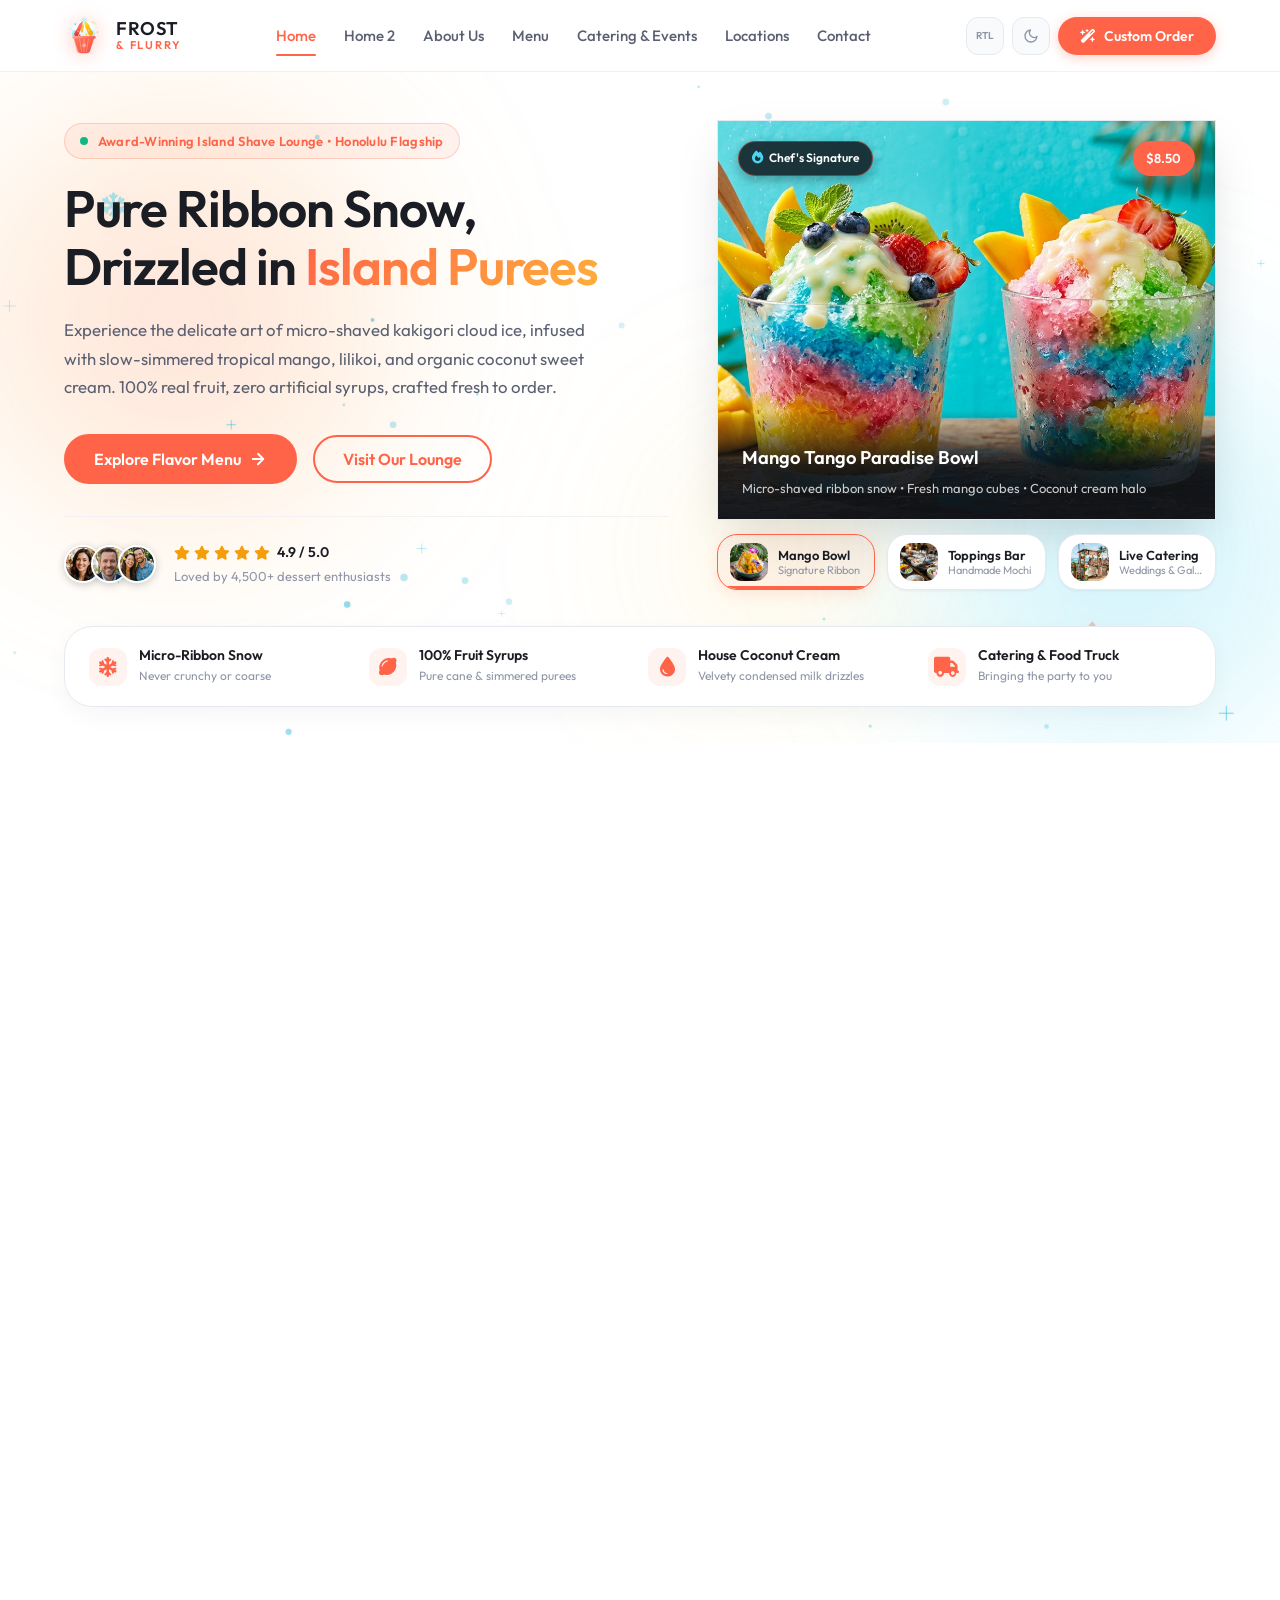
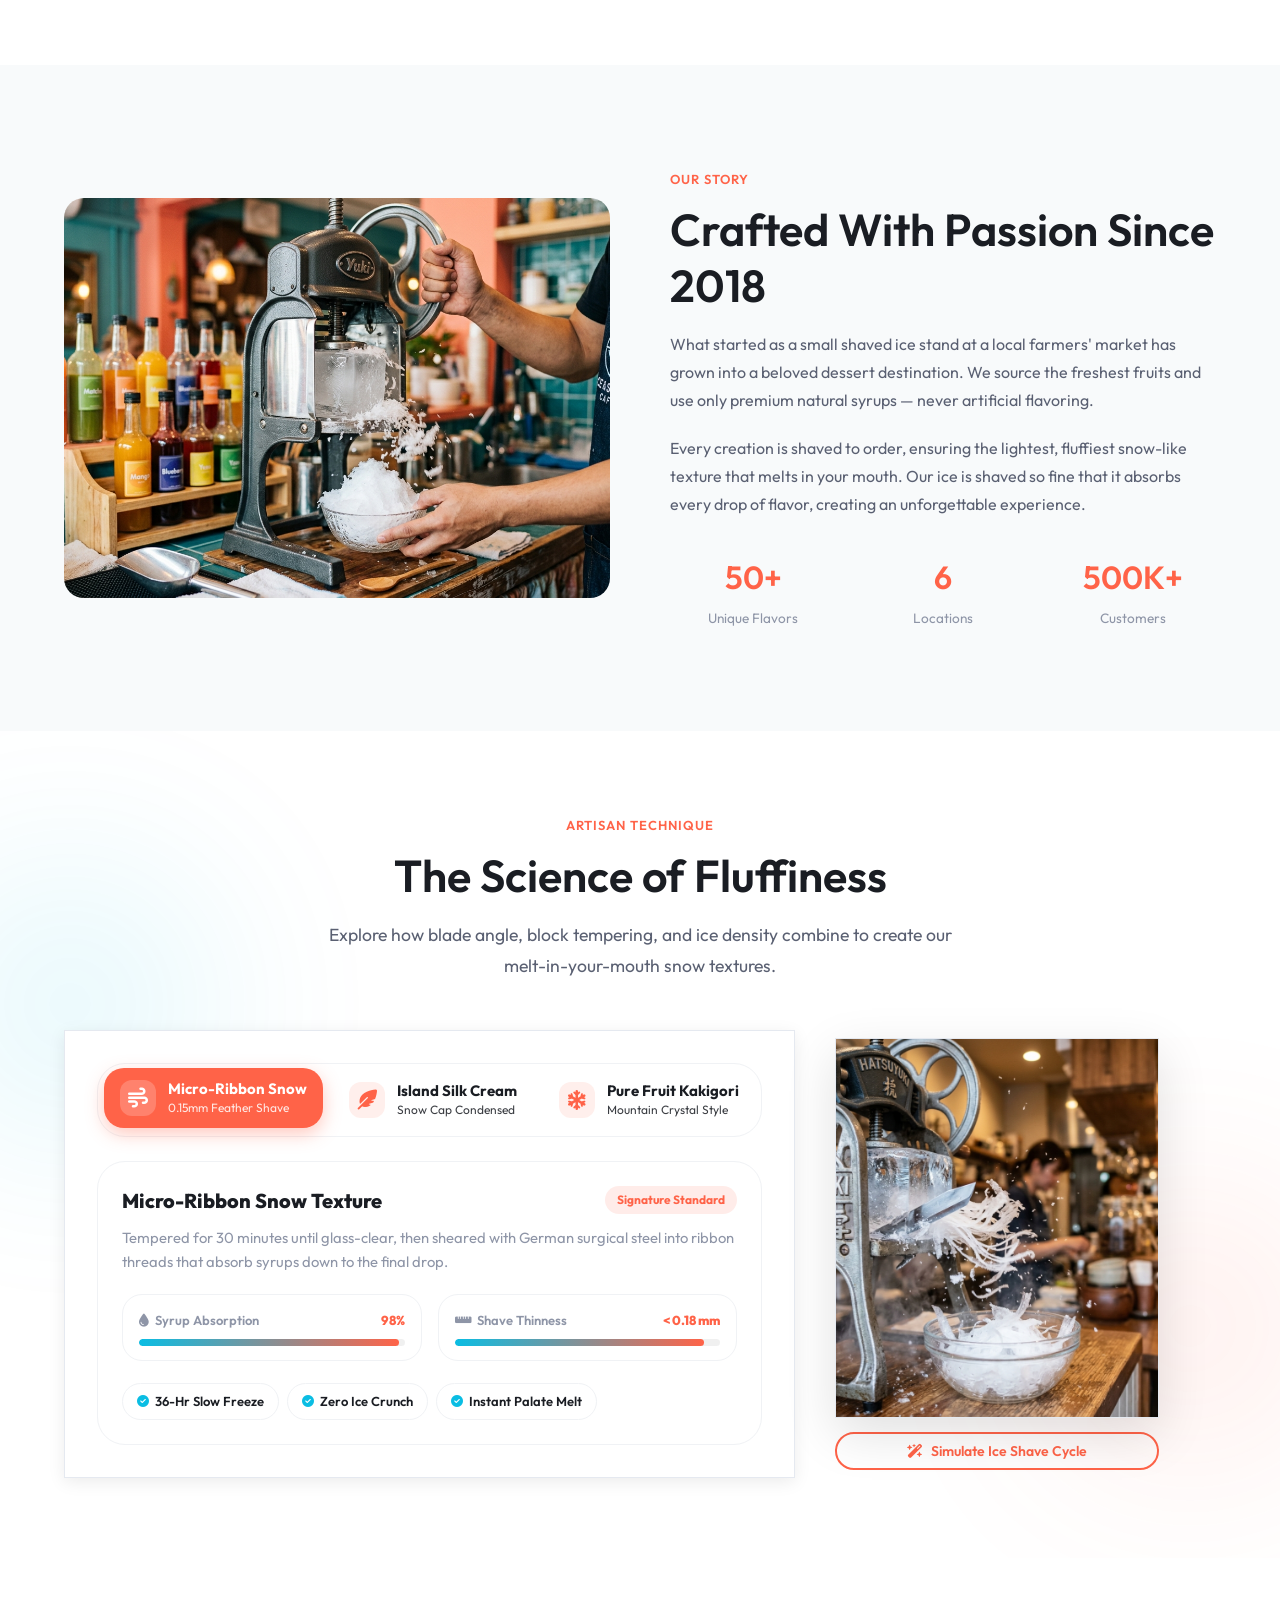
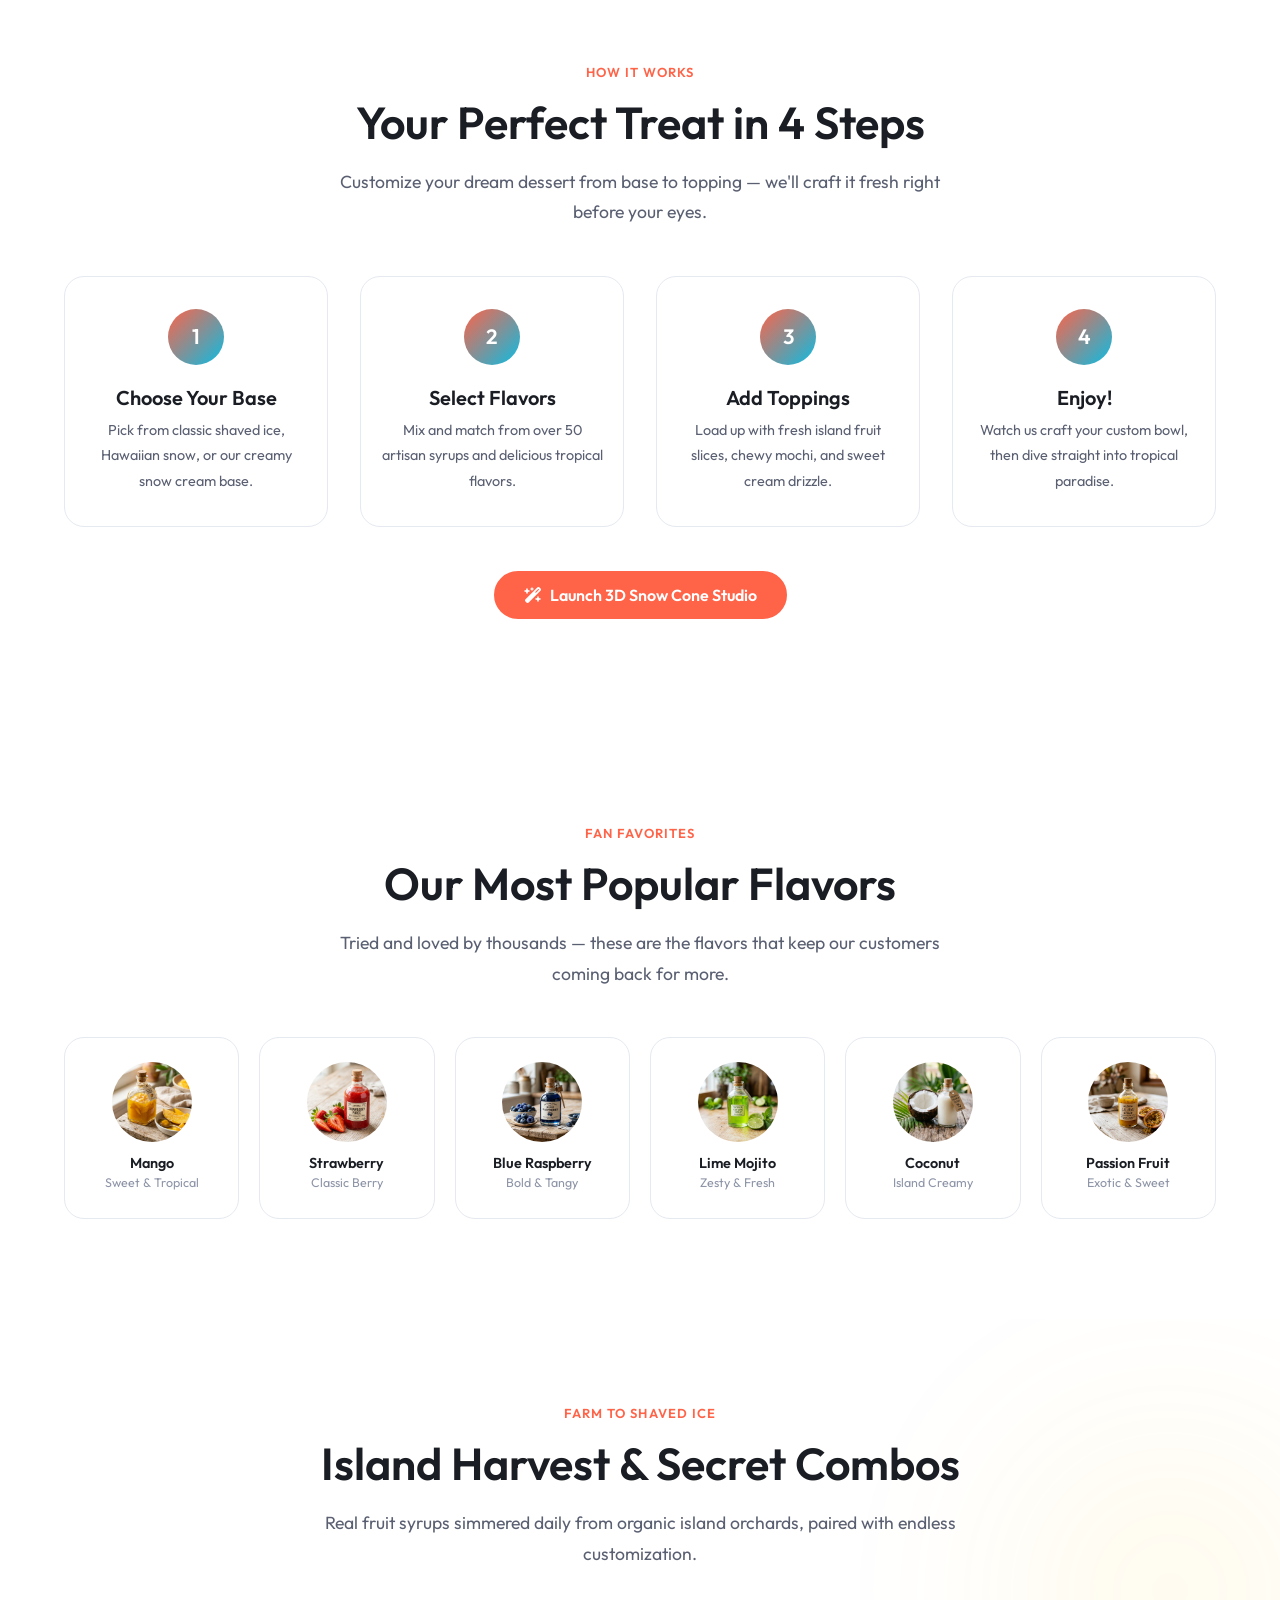
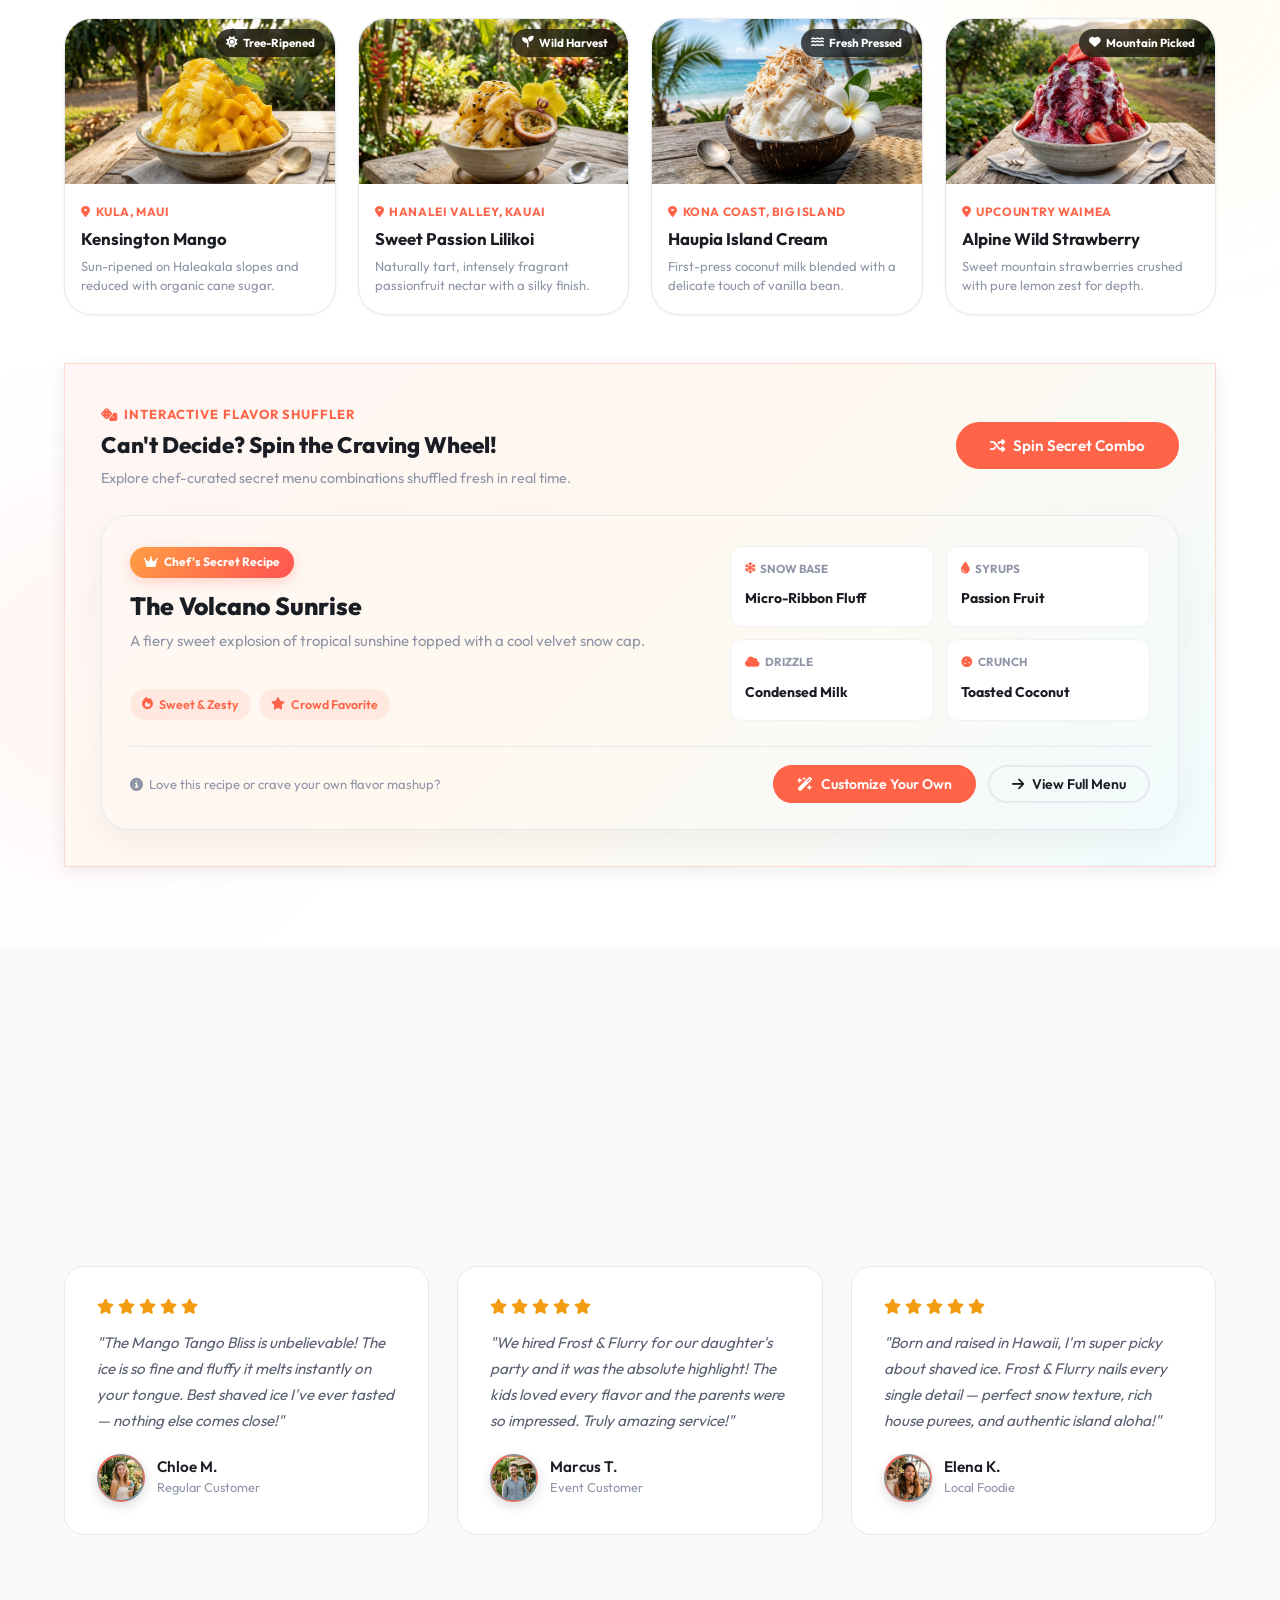
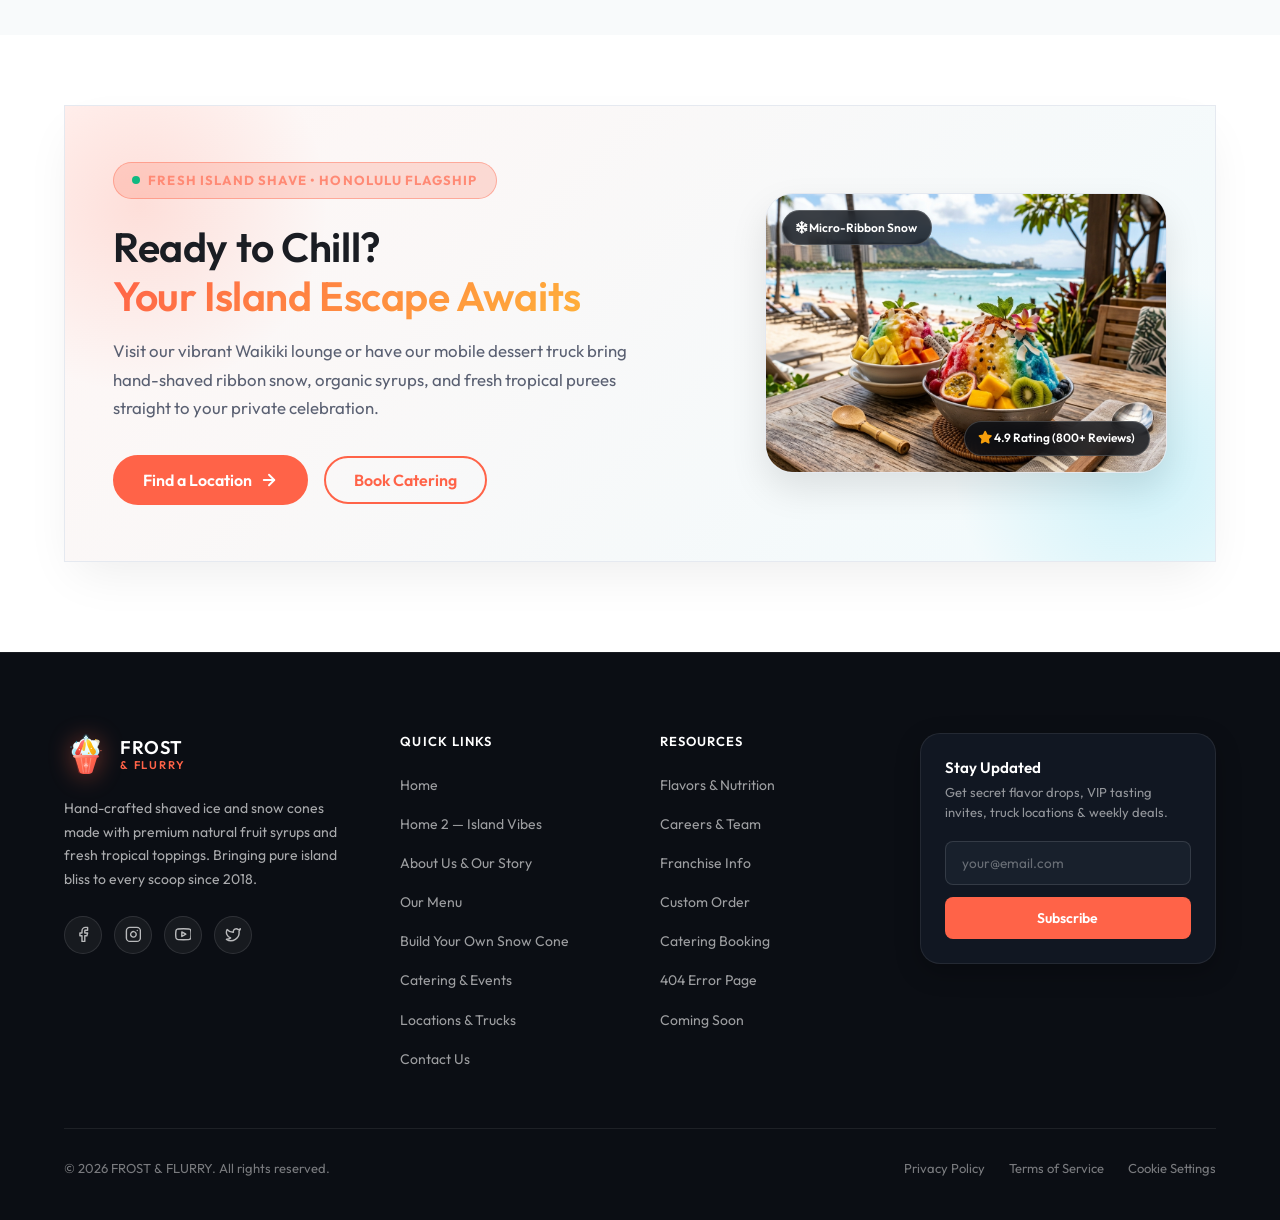
==== commit c1164bd5: "feat: add asset images and update image paths across pages" ====
--- a/index.html
+++ b/index.html
@@ -137,21 +137,21 @@
                         <!-- 3 Interactive Thumbnail Switcher Tabs -->
                         <div class="hero-thumb-selector">
                             <button class="hero-thumb-tab active" data-slide="0" onclick="window.goToHeroSlide && window.goToHeroSlide(0)" aria-label="Show Mango Bowl">
-                                <img src="assets/images/hero-shaved-ice.jpg" alt="Mango Bowl" class="thumb-mini">
+                                <img src="assets/images/hero-thumb-mango.jpg" alt="Mango Bowl" class="thumb-mini">
                                 <div class="thumb-text">
                                     <span class="thumb-label">Mango Bowl</span>
                                     <span class="thumb-desc">Signature Ribbon</span>
                                 </div>
                             </button>
                             <button class="hero-thumb-tab" data-slide="1" onclick="window.goToHeroSlide && window.goToHeroSlide(1)" aria-label="Show Fresh Toppings">
-                                <img src="assets/images/toppings-display.jpg" alt="Toppings Bar" class="thumb-mini">
+                                <img src="assets/images/hero-thumb-toppings.jpg" alt="Toppings Bar" class="thumb-mini">
                                 <div class="thumb-text">
                                     <span class="thumb-label">Toppings Bar</span>
                                     <span class="thumb-desc">Handmade Mochi</span>
                                 </div>
                             </button>
                             <button class="hero-thumb-tab" data-slide="2" onclick="window.goToHeroSlide && window.goToHeroSlide(2)" aria-label="Show Catering Station">
-                                <img src="assets/images/hero-catering-lounge.jpg" alt="Live Catering" class="thumb-mini">
+                                <img src="assets/images/hero-thumb-catering.jpg" alt="Live Catering" class="thumb-mini">
                                 <div class="thumb-text">
                                     <span class="thumb-label">Live Catering</span>
                                     <span class="thumb-desc">Weddings & Galas</span>
@@ -207,7 +207,7 @@
             <div class="combo-grid stagger">
                 <div class="combo-card fade-up">
                     <div class="combo-card-img">
-                        <img src="assets/images/flavor-mango.jpg" alt="Mango Tango combo">
+                        <img src="assets/images/combo-mango-tango.jpg" alt="Mango Tango combo">
                         <span class="combo-badge">Bestseller</span>
                     </div>
                     <div class="combo-card-body">
@@ -222,7 +222,7 @@
                 </div>
                 <div class="combo-card fade-up">
                     <div class="combo-card-img">
-                        <img src="assets/images/flavor-strawberry.jpg" alt="Strawberry Sunset combo">
+                        <img src="assets/images/combo-strawberry-sunset.jpg" alt="Strawberry Sunset combo">
                     </div>
                     <div class="combo-card-body">
                         <h3>Strawberry Sunset</h3>
@@ -236,7 +236,7 @@
                 </div>
                 <div class="combo-card fade-up">
                     <div class="combo-card-img">
-                        <img src="assets/images/flavor-blueberry.jpg" alt="Blue Lagoon combo">
+                        <img src="assets/images/combo-blue-lagoon.jpg" alt="Blue Lagoon combo">
                     </div>
                     <div class="combo-card-body">
                         <h3>Blue Lagoon Dream</h3>
@@ -423,32 +423,32 @@
             </div>
             <div class="flavors-scroll stagger">
                 <div class="flavor-pill fade-up">
-                    <div class="flavor-pill-img"><img src="assets/images/flavor-mango.jpg" alt="Mango"></div>
+                    <div class="flavor-pill-img"><img src="assets/images/flavor-mango-bottle.jpg" alt="Mango"></div>
                     <h4>Mango</h4>
                     <p>Sweet & Tropical</p>
                 </div>
                 <div class="flavor-pill fade-up">
-                    <div class="flavor-pill-img"><img src="assets/images/flavor-strawberry.jpg" alt="Strawberry"></div>
+                    <div class="flavor-pill-img"><img src="assets/images/flavor-strawberry-bottle.jpg" alt="Strawberry"></div>
                     <h4>Strawberry</h4>
                     <p>Classic Berry</p>
                 </div>
                 <div class="flavor-pill fade-up">
-                    <div class="flavor-pill-img"><img src="assets/images/flavor-blueberry.jpg" alt="Blue Raspberry"></div>
+                    <div class="flavor-pill-img"><img src="assets/images/flavor-blueberry-bottle.jpg" alt="Blue Raspberry"></div>
                     <h4>Blue Raspberry</h4>
                     <p>Bold & Tangy</p>
                 </div>
                 <div class="flavor-pill fade-up">
-                    <div class="flavor-pill-img"><img src="assets/images/flavor-lime.jpg" alt="Lime"></div>
+                    <div class="flavor-pill-img"><img src="assets/images/flavor-key-lime.jpg" alt="Lime"></div>
                     <h4>Lime Mojito</h4>
                     <p>Zesty & Fresh</p>
                 </div>
                 <div class="flavor-pill fade-up">
-                    <div class="flavor-pill-img"><img src="assets/images/flavor-coconut.jpg" alt="Coconut"></div>
+                    <div class="flavor-pill-img"><img src="assets/images/flavor-haupia-coconut.jpg" alt="Coconut"></div>
                     <h4>Coconut</h4>
                     <p>Island Creamy</p>
                 </div>
                 <div class="flavor-pill fade-up">
-                    <div class="flavor-pill-img"><img src="assets/images/flavor-passion.jpg" alt="Passion Fruit"></div>
+                    <div class="flavor-pill-img"><img src="assets/images/flavor-lilikoi-passion.jpg" alt="Passion Fruit"></div>
                     <h4>Passion Fruit</h4>
                     <p>Exotic & Sweet</p>
                 </div>
@@ -592,9 +592,9 @@
                     </div>
                     <p class="testimonial-text">"The Mango Tango Bliss is unbelievable! The ice is so fine and fluffy it melts instantly on your tongue. Best shaved ice I've ever tasted — nothing else comes close!"</p>
                     <div class="testimonial-author">
-                        <div class="testimonial-avatar"><img src="assets/images/avatar-sarah-kim.jpg" alt="Sarah Kim" loading="lazy"></div>
+                        <div class="testimonial-avatar"><img src="assets/images/testimonial-avatar-chloe.jpg" alt="Chloe M." loading="lazy"></div>
                         <div class="testimonial-info">
-                            <h4>Sarah Kim</h4>
+                            <h4>Chloe M.</h4>
                             <p>Regular Customer</p>
                         </div>
                     </div>
@@ -605,9 +605,9 @@
                     </div>
                     <p class="testimonial-text">"We hired Frost & Flurry for our daughter's party and it was the absolute highlight! The kids loved every flavor and the parents were so impressed. Truly amazing service!"</p>
                     <div class="testimonial-author">
-                        <div class="testimonial-avatar"><img src="assets/images/avatar-michael-rodriguez.jpg" alt="Michael Rodriguez" loading="lazy"></div>
+                        <div class="testimonial-avatar"><img src="assets/images/testimonial-avatar-marcus.jpg" alt="Marcus T." loading="lazy"></div>
                         <div class="testimonial-info">
-                            <h4>Michael Rodriguez</h4>
+                            <h4>Marcus T.</h4>
                             <p>Event Customer</p>
                         </div>
                     </div>
@@ -618,9 +618,9 @@
                     </div>
                     <p class="testimonial-text">"Born and raised in Hawaii, I'm super picky about shaved ice. Frost & Flurry nails every single detail — perfect snow texture, rich house purees, and authentic island aloha!"</p>
                     <div class="testimonial-author">
-                        <div class="testimonial-avatar"><img src="assets/images/avatar-lani-nakamura.jpg" alt="Lani Nakamura" loading="lazy"></div>
+                        <div class="testimonial-avatar"><img src="assets/images/testimonial-avatar-elena.jpg" alt="Elena K." loading="lazy"></div>
                         <div class="testimonial-info">
-                            <h4>Lani Nakamura</h4>
+                            <h4>Elena K.</h4>
                             <p>Local Foodie</p>
                         </div>
                     </div>
